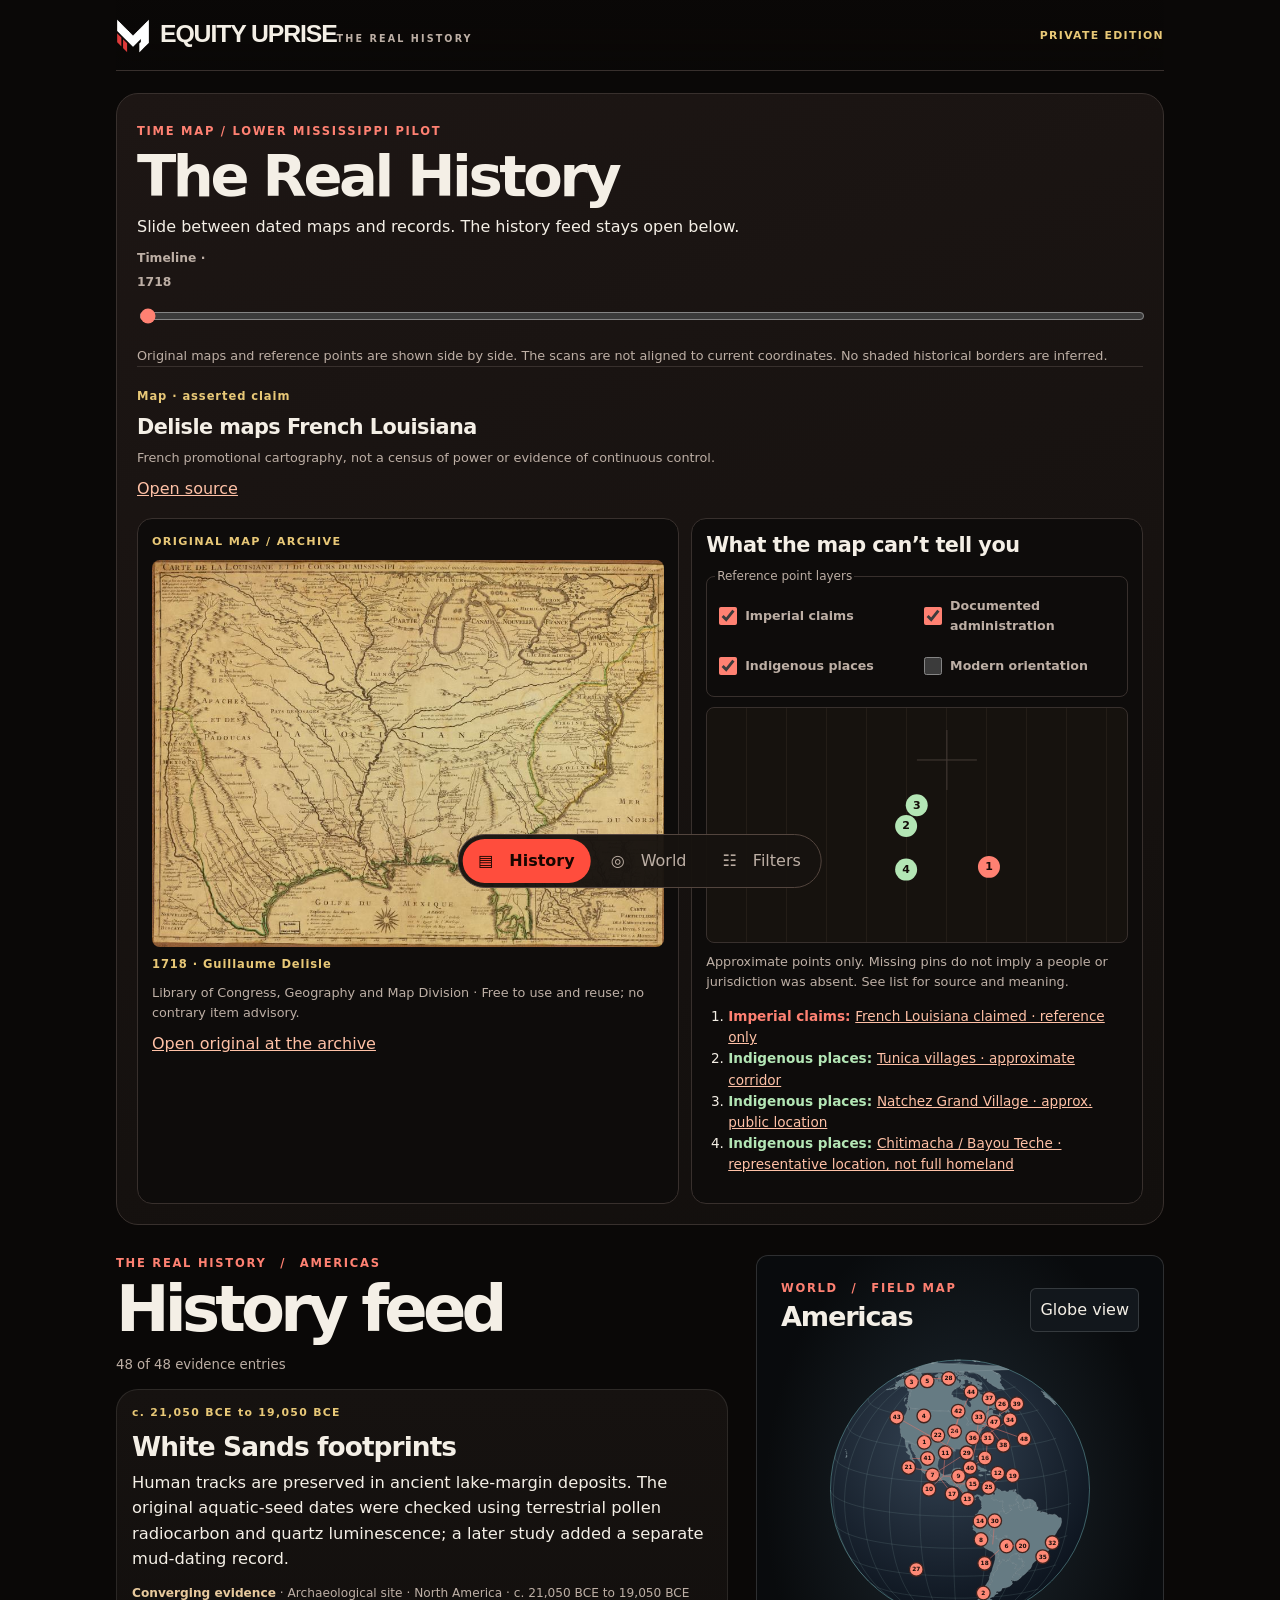
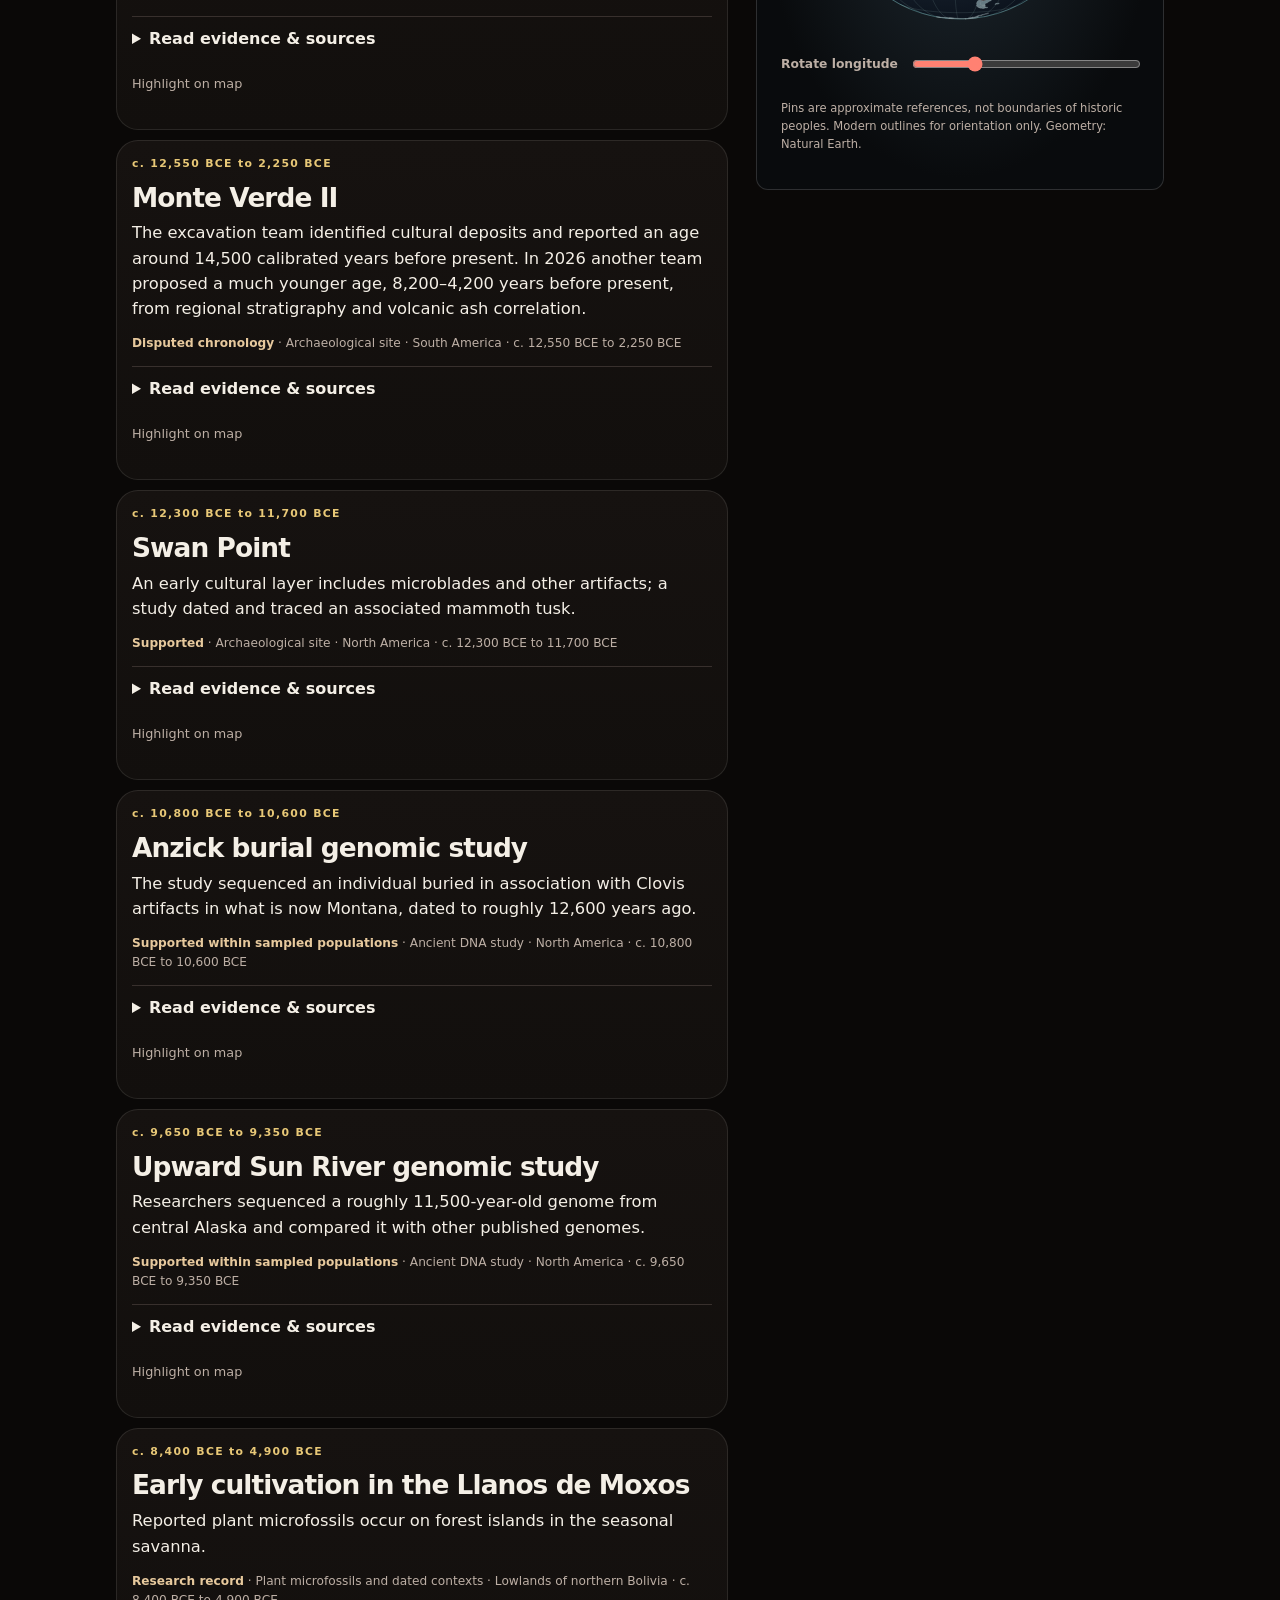
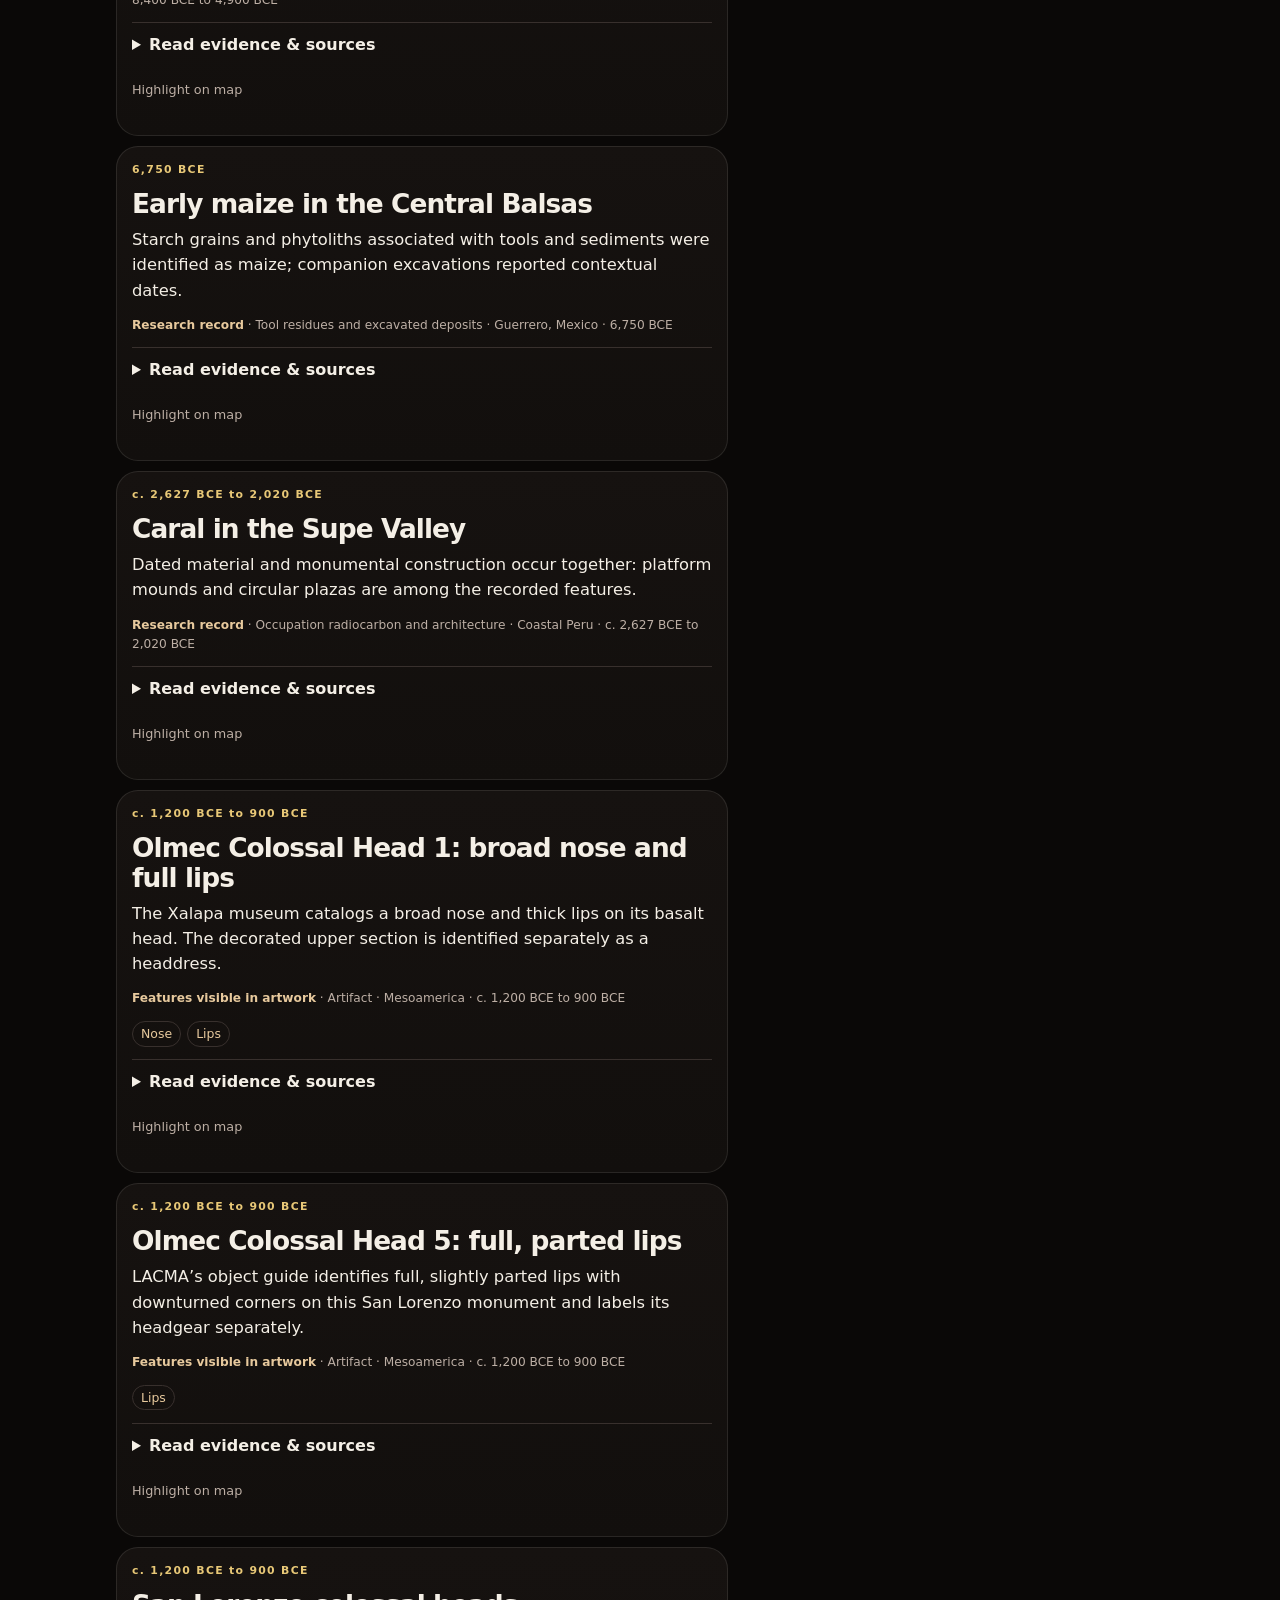
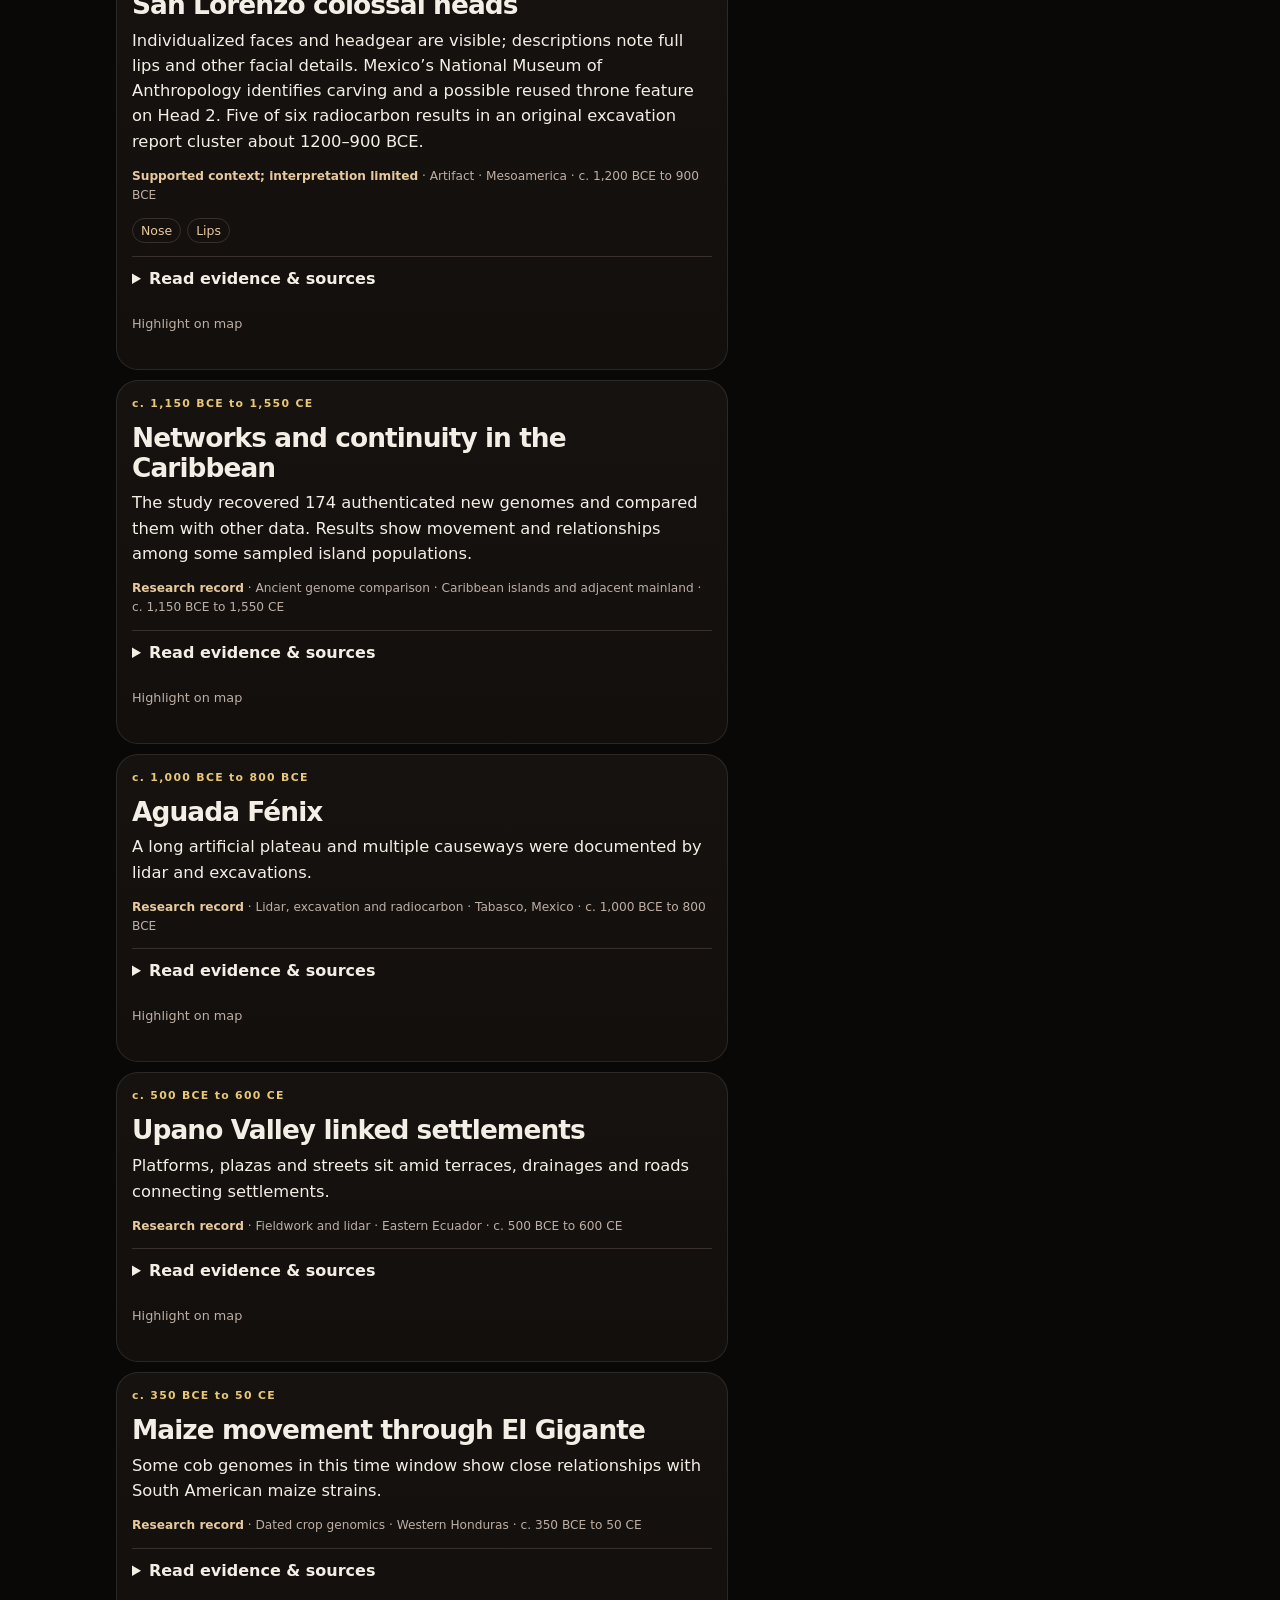
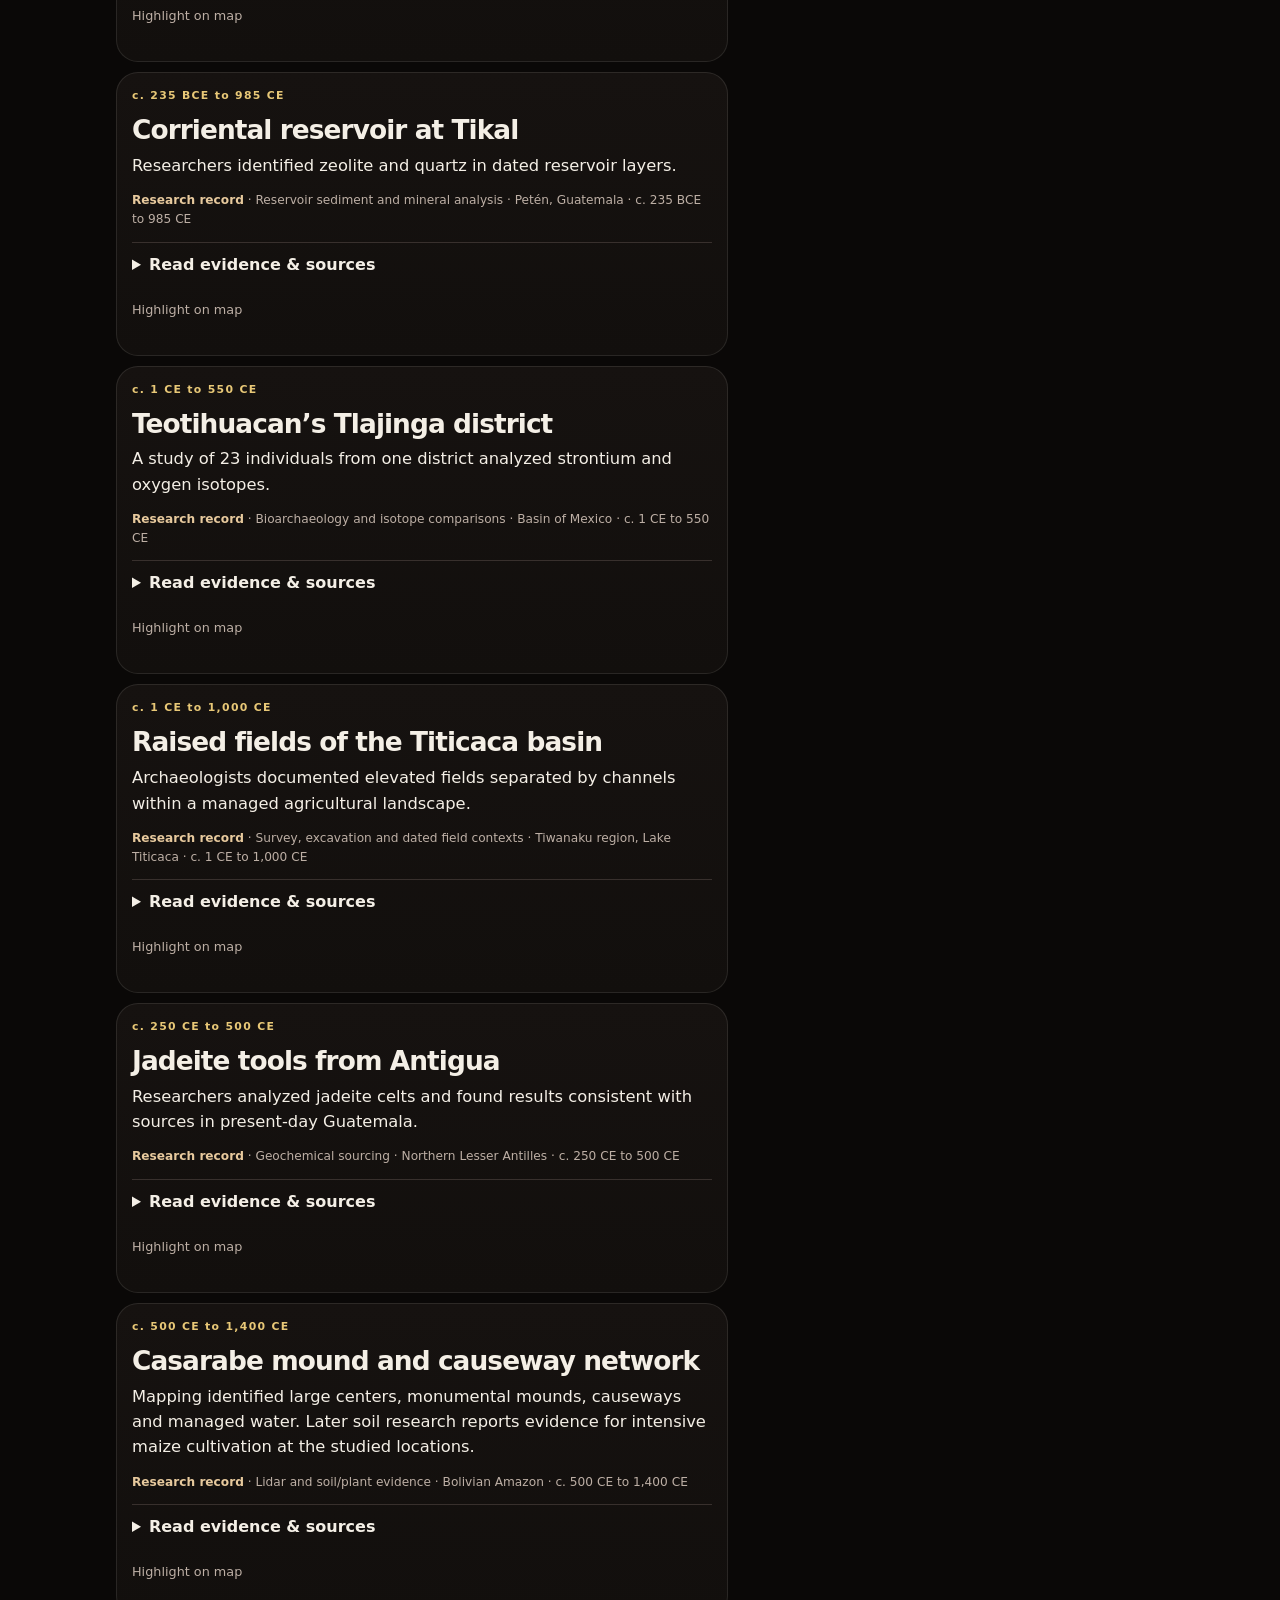
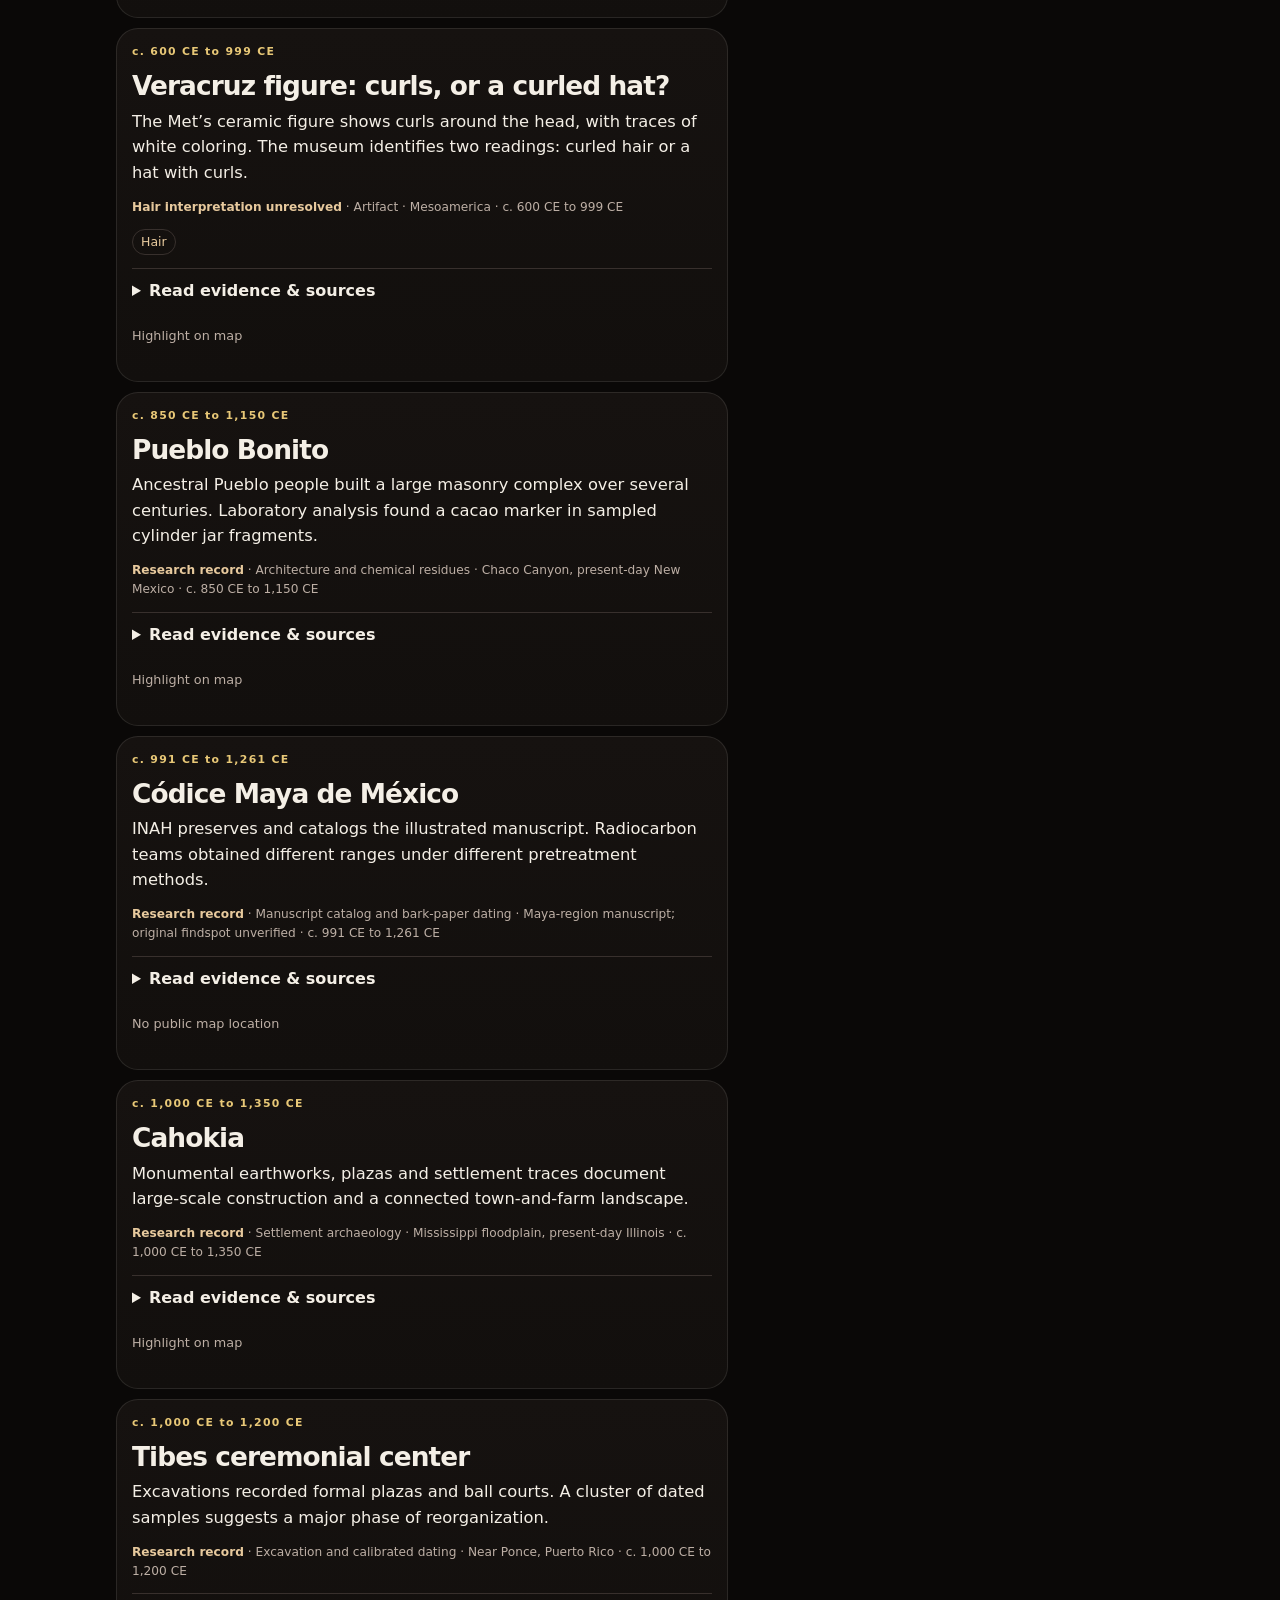
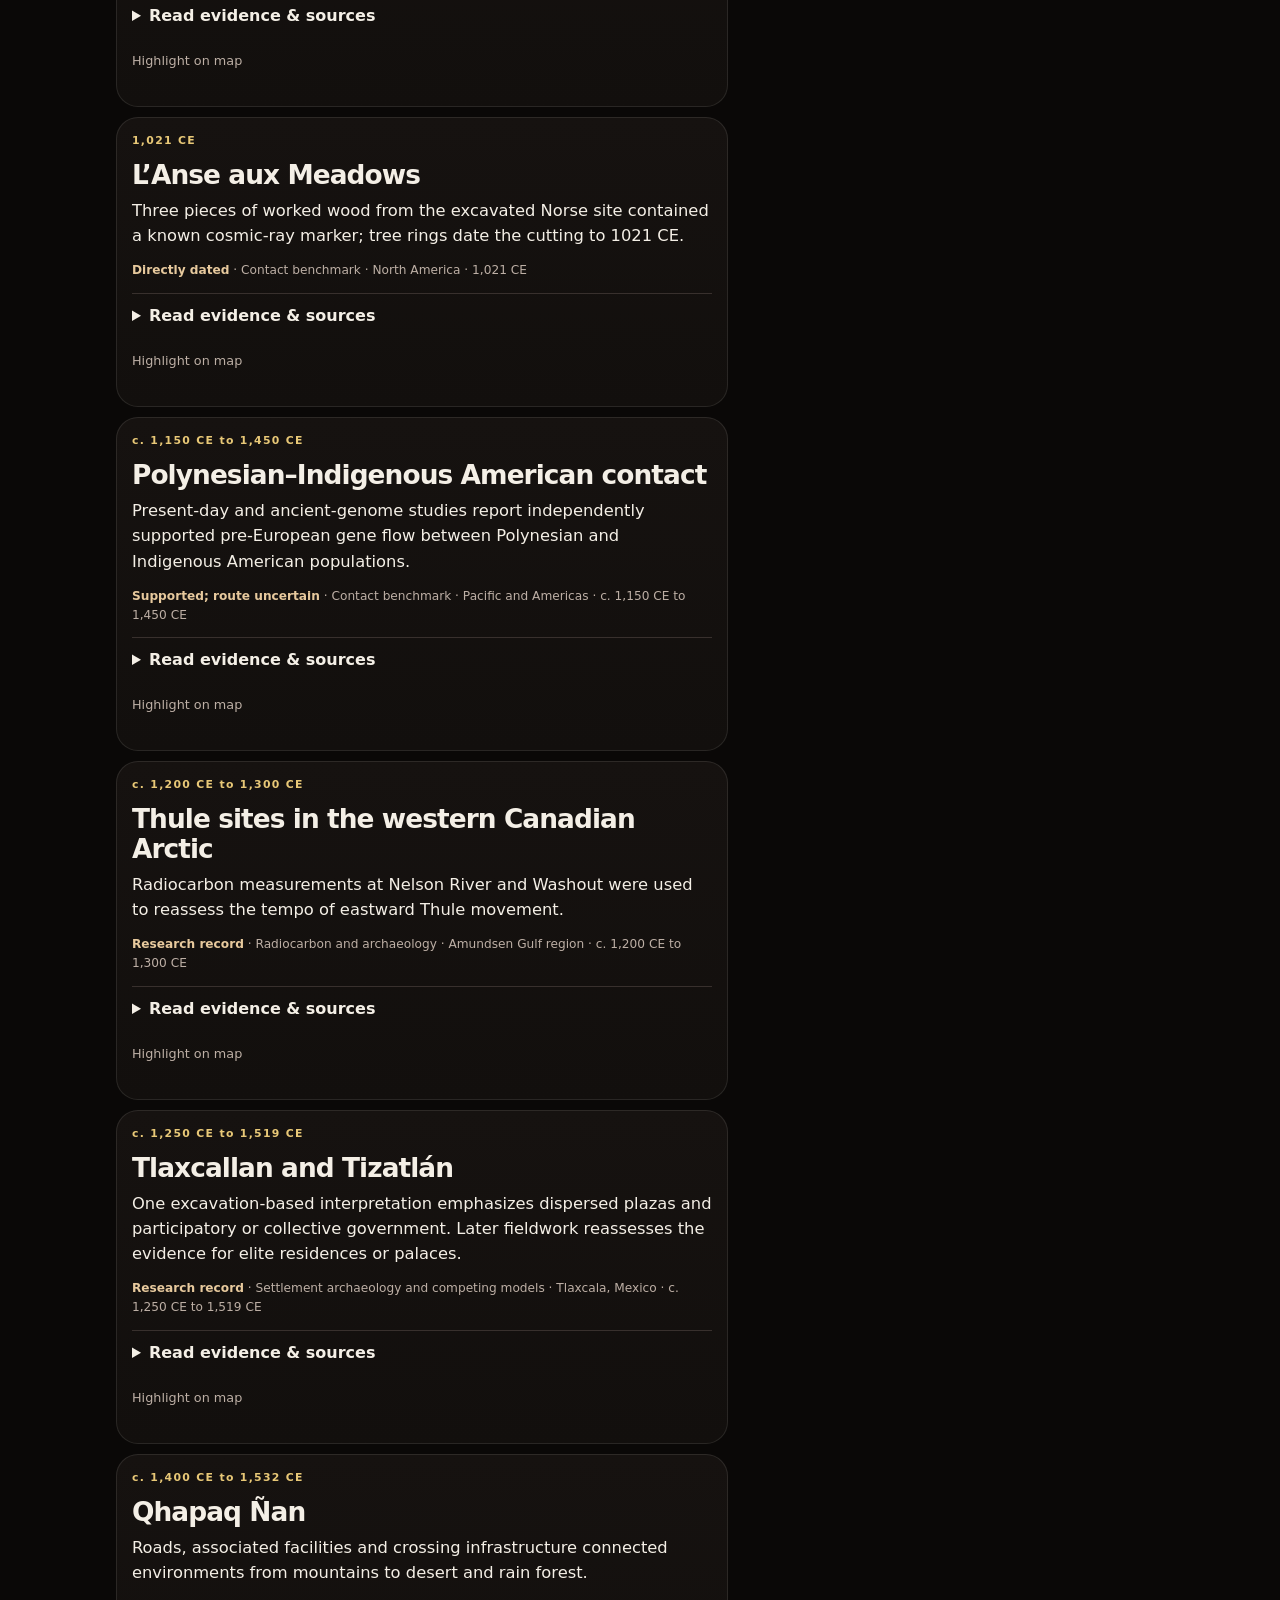
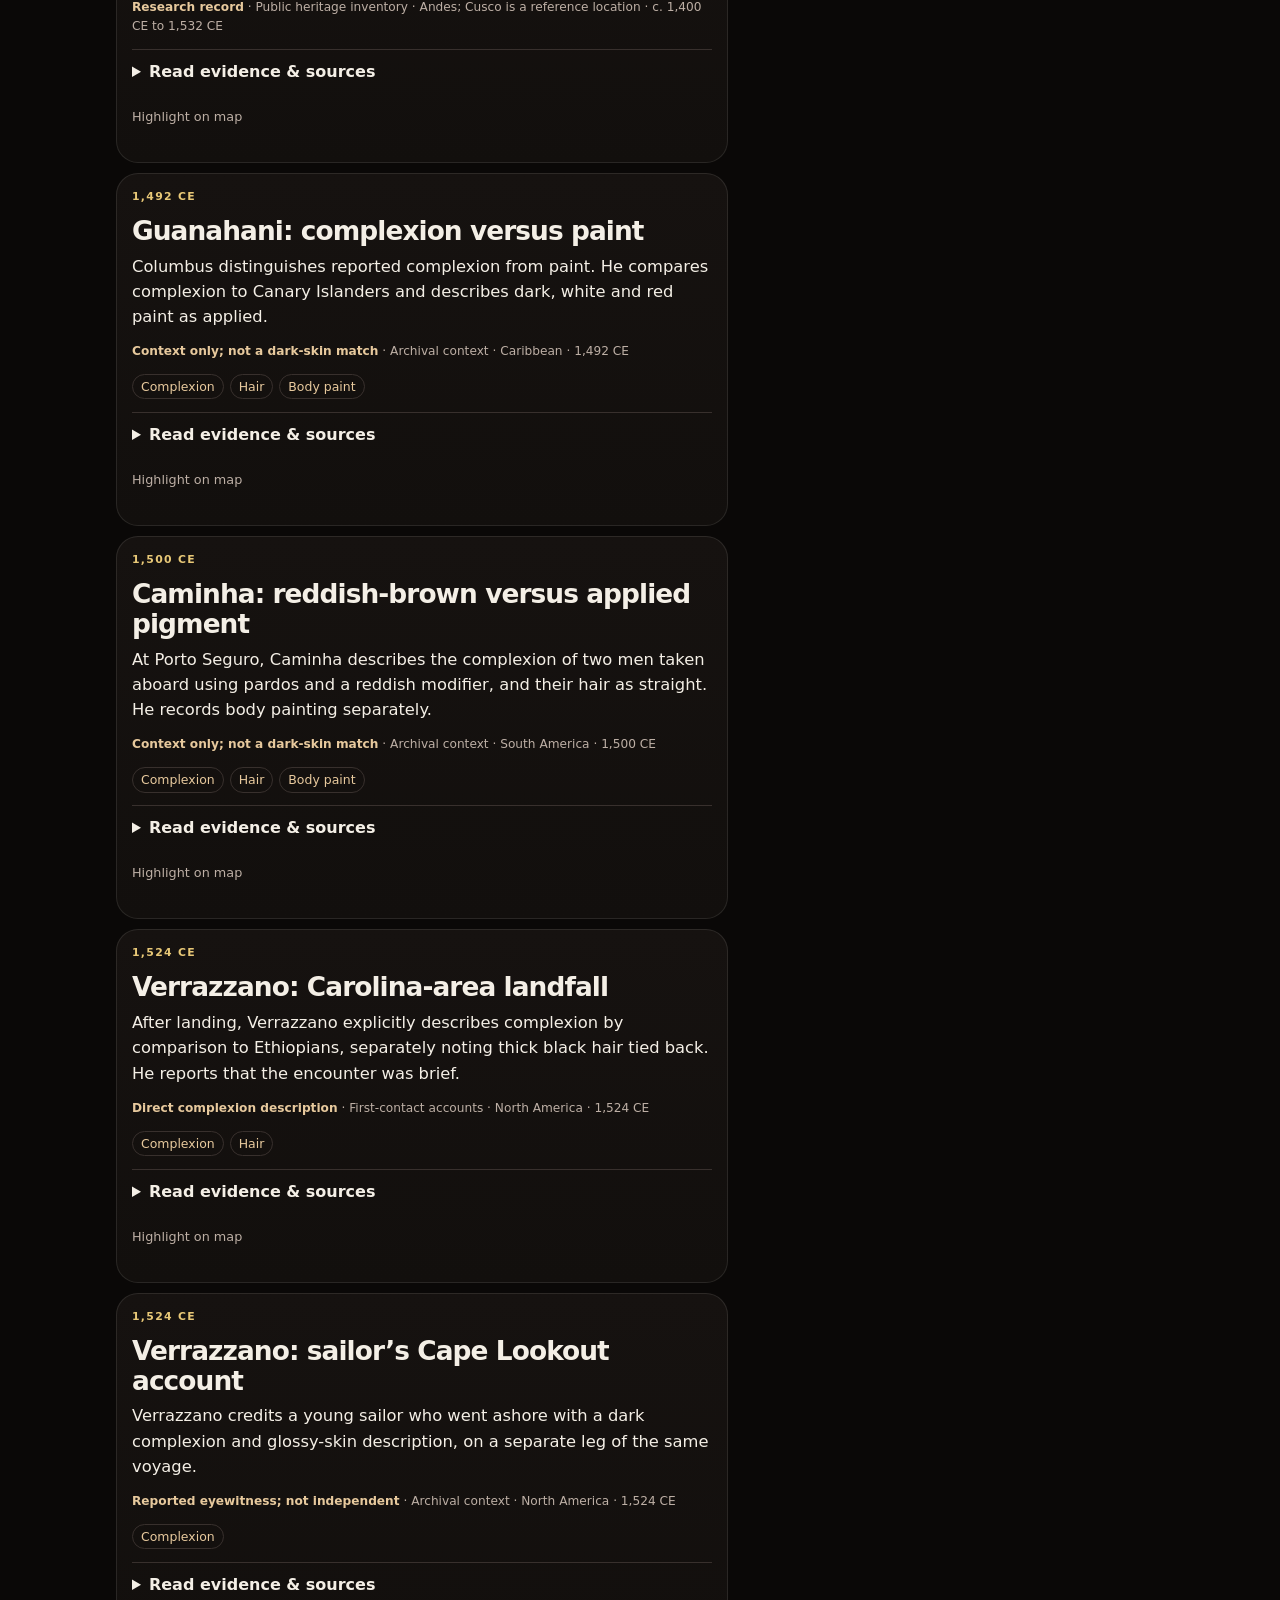
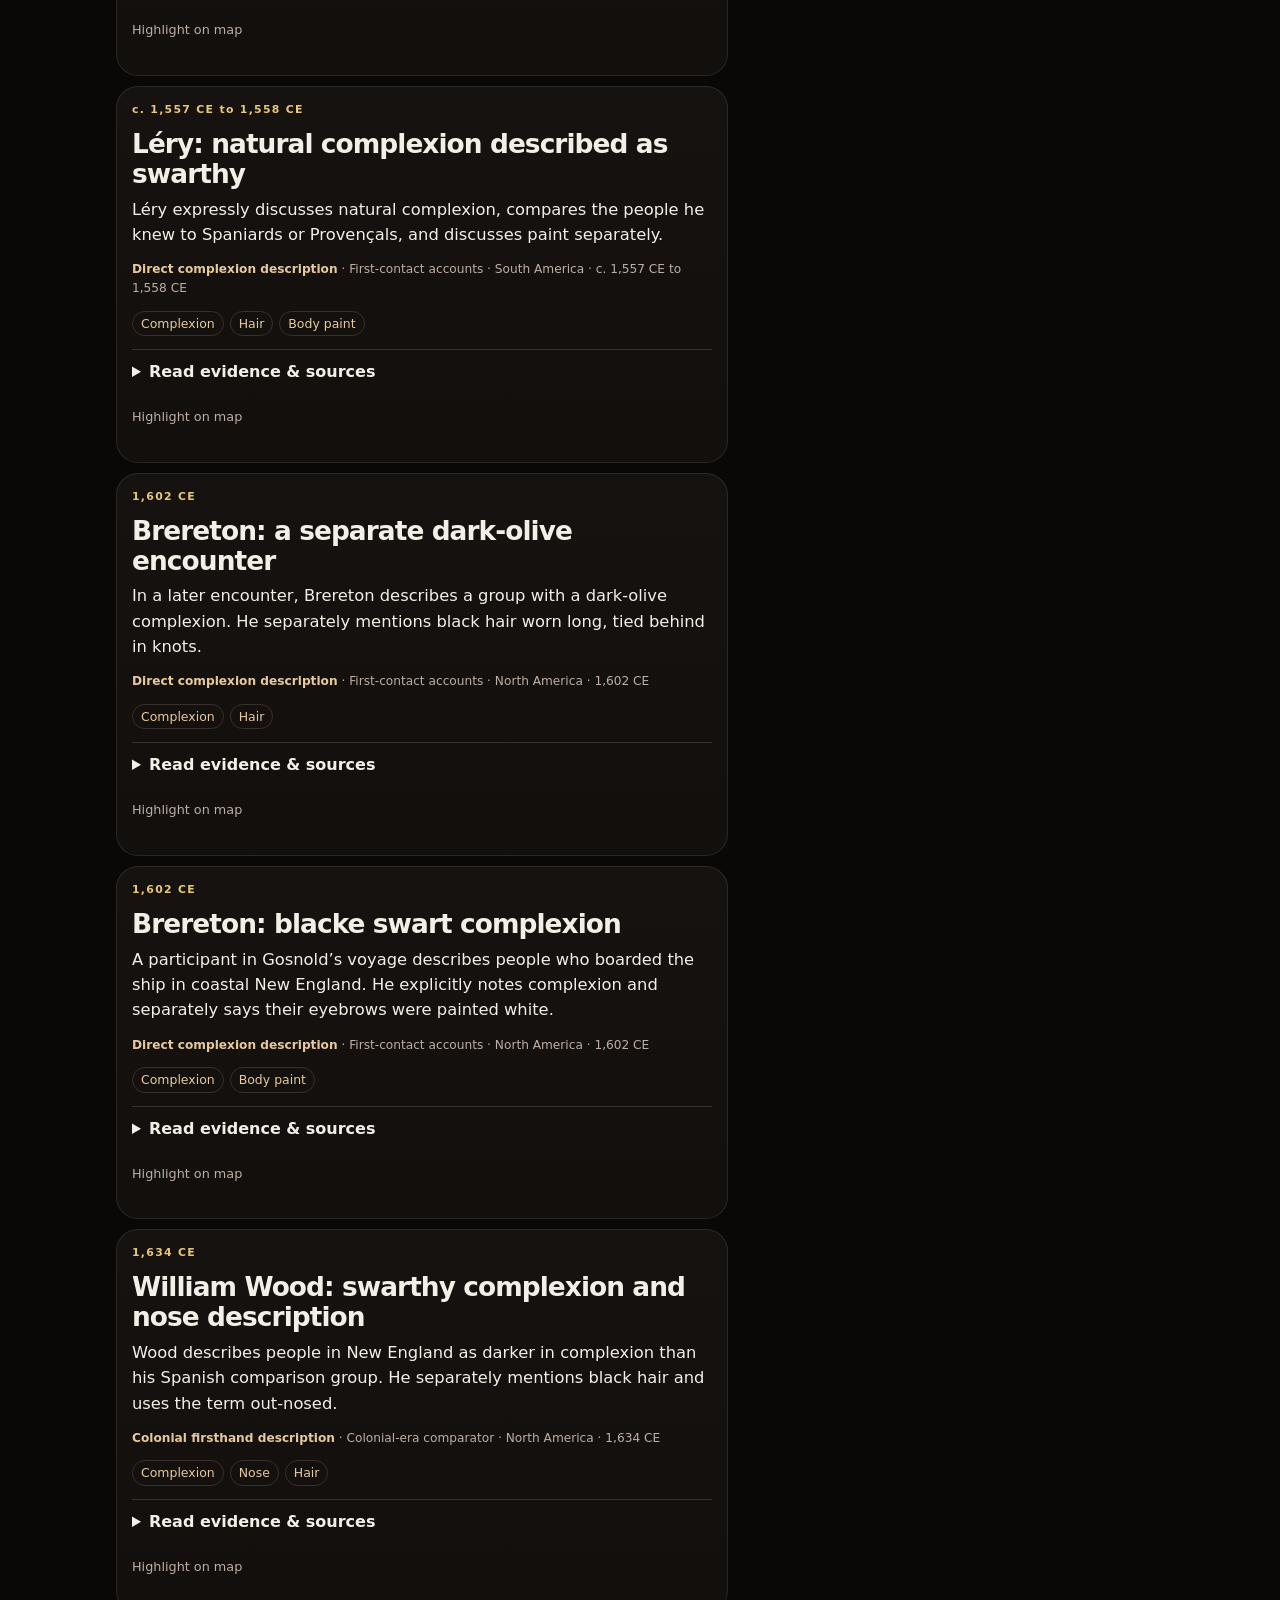
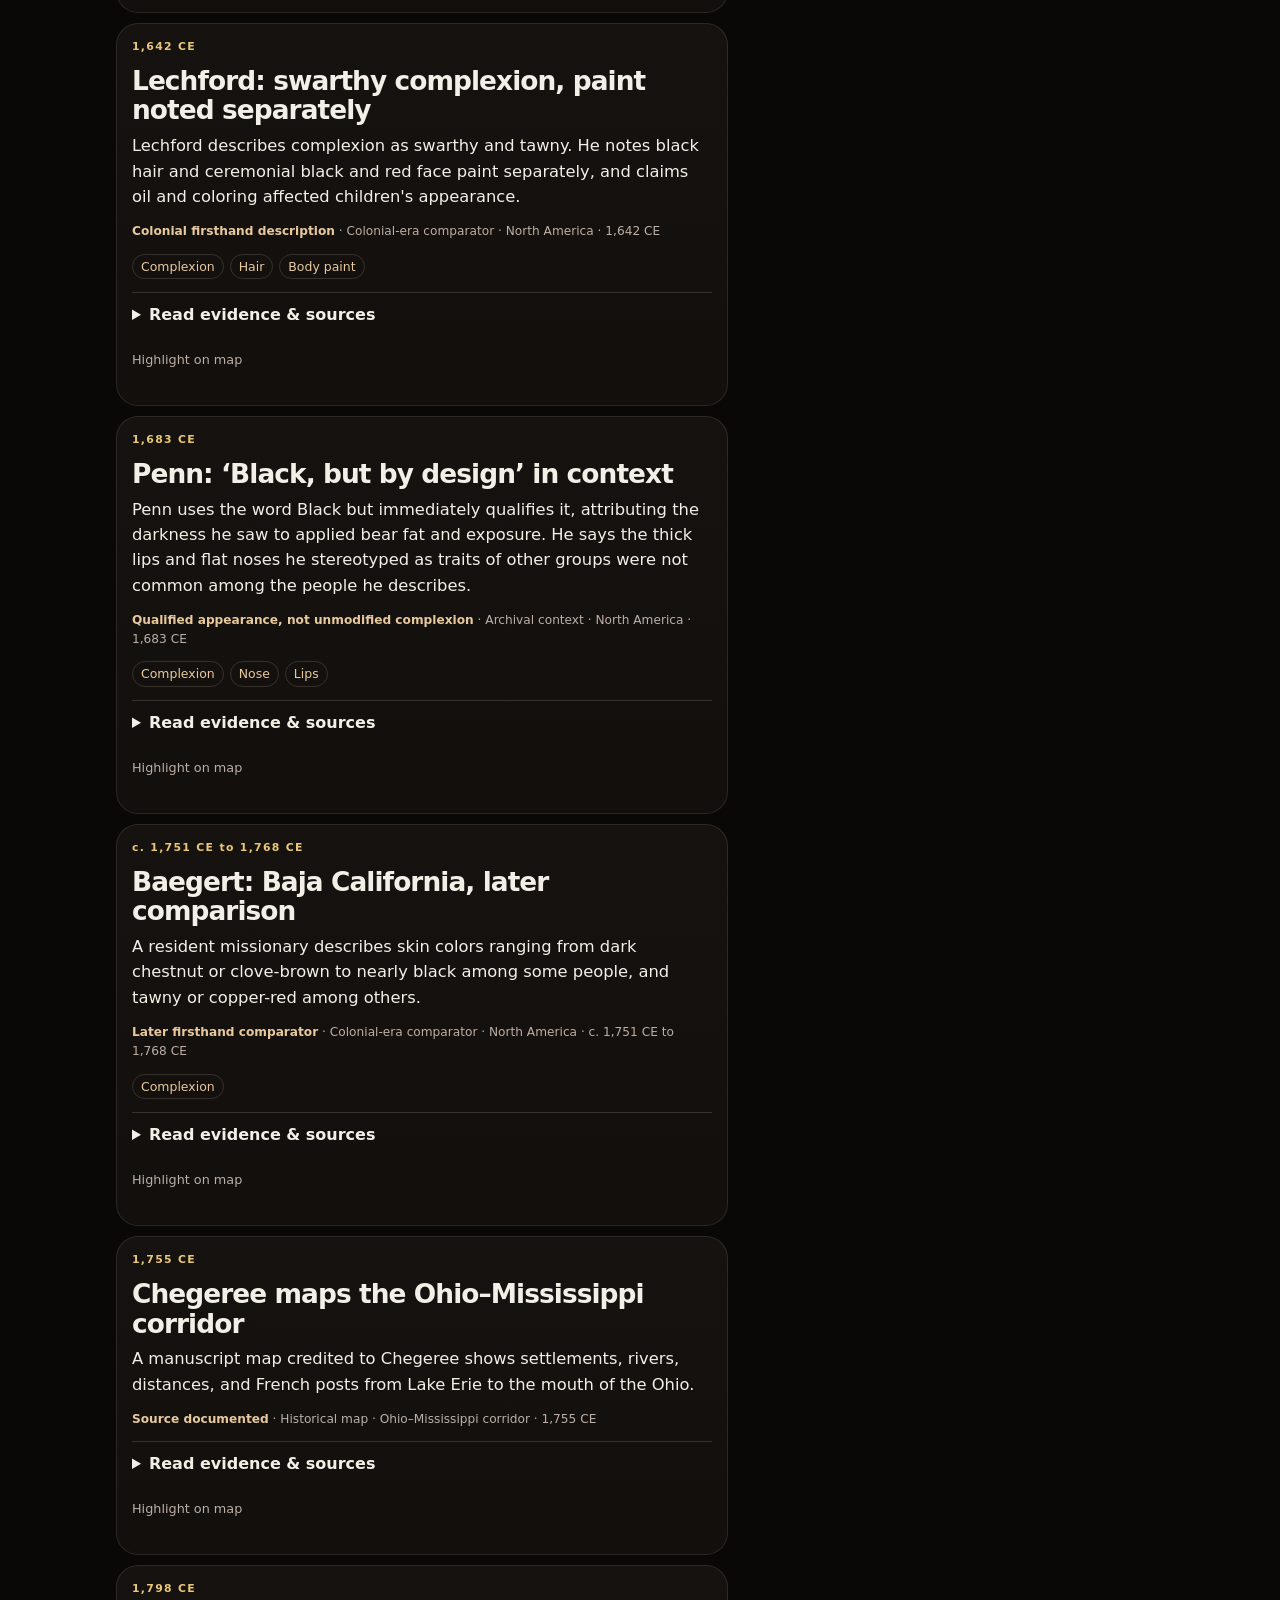
==== The-Real-History-v6.html @ 50489860 "Release The Real History v6 Americas atlas and editable source" ====
<!doctype html><html lang="en"><head><meta charset="utf-8"><meta name="viewport" content="width=device-width,initial-scale=1"><meta name="description" content="Explore a source-linked atlas of the Americas and a historical map timeline for the Lower Mississippi."><title>The Real History | Americas Atlas</title><style>:root{color-scheme:dark;--bg:#0c1920;--panel:#12252d;--line:#34515b;--ink:#f1f1df;--muted:#bdced0;--gold:#f7cc7f;--sea:#73dccc}*{box-sizing:border-box}body{margin:0;background:radial-gradient(ellipse at 82% 6%,#163a43,transparent 55%),var(--bg);color:var(--ink);font:16px/1.56 system-ui,sans-serif}.skip{position:absolute;left:15px;top:-80px;padding:.4rem;background:var(--bg)}.skip:focus{top:6px;z-index:10}.mast,main,footer{max-width:1430px;margin:auto;padding-inline:clamp(16px,4vw,60px)}.mast{display:flex;justify-content:space-between;align-items:center;gap:10px;padding-block:22px;border-bottom:1px solid var(--line)}.brand,.eyebrow,.pill{font:700 .72rem/1.4 system-ui,sans-serif;letter-spacing:.15em}.brand span{font-size:1rem;color:var(--gold);margin-right:8px}.pill{border:1px solid var(--line);padding:.45rem .65rem;border-radius:2rem;color:var(--muted);text-align:center}.intro{padding-block:clamp(34px,8vw,84px) 30px}.eyebrow{color:var(--sea);margin:0 0 6px}.intro h1{font:400 clamp(2.9rem,6.7vw,6.15rem)/.98 Georgia,serif;letter-spacing:-.045em;margin:12px 0 18px}.intro p:last-child{max-width:54ch;color:var(--muted)}.filters{display:grid;grid-template-columns:2fr repeat(4,minmax(0,1fr)) auto;gap:10px;padding:14px;border:1px solid var(--line);border-radius:10px;background:#10242c;align-items:end}label{display:grid;gap:5px;color:var(--muted);font-size:.77rem;font-weight:650}input,select,button{font:inherit;color:var(--ink);background:#0b1c23;border:1px solid #4f6d74;border-radius:6px;min-height:44px;padding:7px 9px;min-width:0;width:100%}button{cursor:pointer;width:auto}button:hover,.active button,.select-card[aria-pressed=true]{border-color:var(--gold);color:var(--gold)}input[type=range]{accent-color:var(--sea);padding:0}.atlas{display:grid;grid-template-columns:minmax(0,1.35fr) minmax(0,1fr);gap:20px;align-items:start;margin-top:20px}.map-panel,.results{border:1px solid var(--line);border-radius:12px;background:var(--panel);padding:clamp(12px,2vw,24px)}.map-panel{position:sticky;top:12px}.panel-head{display:flex;justify-content:space-between;gap:10px;align-items:center}h2{font:400 2.25rem/1.08 Georgia,serif;margin:3px 0 8px}svg{display:block;width:100%;max-height:65vh}.map-note,.count,footer{color:var(--muted);font-size:.83rem}.rotate{grid-template-columns:auto 1fr;align-items:center;gap:12px}.card{background:#102029;border:1px solid var(--line);padding:15px;margin:12px 0;border-radius:8px}.card.active{border-color:var(--gold)}.card h3{margin:8px 0;font:400 1.4rem/1.2 Georgia,serif}.card p,.card ul{margin:.3rem 0 .8rem}.meta{font-size:.76rem;color:var(--muted)}.tag{color:var(--gold);font-weight:700}.card dt{color:#aee9e0;font-size:.79rem;font-weight:800}.card dd{margin:0 0 .65rem}.card button{margin-bottom:8px}.pin{cursor:pointer}.pin .halo{fill:#eac06e;stroke:#0e2833;stroke-width:2.5}.pin[data-selected=true] .halo,.pin:focus .halo{fill:#a5f4d8;stroke:white;stroke-width:3}.pin text{pointer-events:none;font:700 11px system-ui;fill:#14252d;text-anchor:middle;dominant-baseline:central}a{color:#a5f4dc;overflow-wrap:anywhere}:focus-visible{outline:3px solid #ffe1a1;outline-offset:3px}footer{padding-block:28px}@media(max-width:900px){.filters{grid-template-columns:repeat(3,minmax(0,1fr))}.atlas{grid-template-columns:1fr}.map-panel{position:static}svg{max-height:56vh}}@media(max-width:480px){.filters{grid-template-columns:1fr 1fr}.filters label:first-child{grid-column:1/-1}.mast .pill{font-size:.61rem}h2{font-size:1.8rem}}

[hidden]{display:none!important}

.record{border-inline-start:3px solid var(--gold);background:#142a33;padding:.65rem .8rem;border-radius:0 6px 6px 0;margin:.8rem 0}.record h4{margin:0;color:var(--gold);font-size:1.05rem}.record dl{margin:.5rem 0 0}.record blockquote{white-space:pre-line;margin:0;font:1.03rem/1.45 Georgia,serif}.record dd:last-child{margin-bottom:0}

.filters{grid-template-columns:2fr repeat(5,minmax(0,1fr)) auto}.scope-choice{display:flex;align-items:center;grid-column:1/-1;gap:.55rem;min-height:32px}.scope-choice input{width:20px;height:20px;min-height:0;accent-color:var(--sea)}.traits{display:flex;flex-wrap:wrap;gap:6px;list-style:none;padding:0}.traits li{border:1px solid var(--line);padding:2px 8px;border-radius:99px;color:#aee9e0;font-size:.78rem}.visual{display:inline-block;margin-bottom:12px}@media(max-width:900px){.filters{grid-template-columns:repeat(3,minmax(0,1fr))}}@media(max-width:480px){.filters{grid-template-columns:1fr 1fr}}

.scope-note{grid-column:1/-1;margin:0;color:var(--muted);font-size:.8rem}

.mn {
  --mn-bg: #0a0807;
  --mn-raise: #141110;
  --mn-raise-2: #1c1816;
  --mn-ink: #f4efe6;
  --mn-dim: #ada296;
  --mn-faint: #7a7068;
  --mn-rule: rgba(244, 239, 230, 0.1);
  --mn-rule-2: rgba(244, 239, 230, 0.16);
  --mn-hot: #ff4d3d;
  --mn-hot-ink: #1a0503;
  --mn-gold: #e8c877;
  --mn-ui: "Manrope", system-ui, -apple-system, "Segoe UI", sans-serif;
  --mn-display: var(--sig, "Anton", "Impact", sans-serif);
  --mn-ease: cubic-bezier(0.22, 1, 0.36, 1);
  --mn-spring: cubic-bezier(0.34, 1.56, 0.64, 1);
  box-sizing: border-box;
  width: 100%;
  max-width: 44rem;
  margin: 0 auto;
  padding: 0 16px calc(var(--mn-bar-clear, 96px) + 24px);
  color: var(--mn-ink);
  font-family: var(--mn-ui);
}
.mn__top {
  position: sticky; top: 0; z-index: 20;
  display: flex; align-items: center; justify-content: space-between; gap: 10px;
  margin: 0 -16px; padding: calc(14px + env(safe-area-inset-top, 0px)) 16px 12px;
  background: linear-gradient(180deg, rgba(10, 8, 7, 0.96), rgba(10, 8, 7, 0.82));
  -webkit-backdrop-filter: blur(18px) saturate(1.3); backdrop-filter: blur(18px) saturate(1.3);
  transition: padding 0.35s var(--mn-ease), box-shadow 0.35s var(--mn-ease);
}
.mn__brand { display: inline-flex; align-items: center; gap: 10px; min-width: 0; min-height: 44px; margin-right: auto; color: inherit; text-decoration: none; }
.mn__brand-mark { flex: none; width: 34px; height: 34px; object-fit: contain; display: block; transition: transform 0.35s var(--mn-ease); }
.mn__brand strong {
  font-family: var(--mn-display); font-weight: 400; font-size: 1.55rem; line-height: 0.95; letter-spacing: 0.01em; text-transform: uppercase;
  transition: font-size 0.35s var(--mn-ease);
}
.mn__brand small { margin-top: 3px; color: var(--mn-faint); font-weight: 800; font-size: 0.6rem; letter-spacing: 0.22em; text-transform: uppercase; }
.mn__feed { display: grid; gap: 10px; margin-top: 14px; }
.mn__post-card {
  padding: 16px; border-radius: 22px;
  background: linear-gradient(180deg, #161210, #120f0d);
  box-shadow: inset 0 0 0 1px var(--mn-rule);
}
.mn__post-body { margin: 12px 0 0; color: var(--mn-ink); white-space: pre-wrap; overflow-wrap: anywhere; font-size: 1.02rem; line-height: 1.55; }
.mn__post-card { position: relative; }:root{--bg:#0a0807;--panel:#141110;--line:#38302d;--ink:#f4efe6;--muted:#bdafa5;--gold:#e8c877;--sea:#ff8172}html{background:var(--bg)}body.mn{max-width:1080px;background:var(--bg);padding-bottom:100px}.mn__top{margin:0;padding-inline:0;border-bottom:1px solid var(--line)}.mn__brand strong{font-weight:900;letter-spacing:-.045em}.edition,.dateline{font-size:.68rem;font-weight:800;letter-spacing:.12em;color:var(--gold)}main{padding:0}.atlas{grid-template-columns:minmax(0,1.5fr) minmax(0,1fr);gap:28px;margin-top:30px}.results{border:0;background:none;padding:0}.eyebrow{color:#ff8172}.results h2{font:850 clamp(2.4rem,5vw,4rem)/1 system-ui;letter-spacing:-.075em}.card{margin:0;border:none}.card h3{font:750 clamp(1.25rem,2.4vw,1.65rem)/1.13 system-ui;letter-spacing:-.035em}.card .meta{margin-top:.8rem}.card p.dateline{margin:0 0 10px}.tag,.card dt,.traits li{color:#e7c99d}.card summary{cursor:pointer;padding:10px 0;font-weight:650}.card details{border-top:1px solid var(--line)}.record,input,select,button,.filters{background:#201c1a;border-color:#463e39}.card .select-card{background:none;color:var(--muted);font-size:.8rem;padding:3px 0;border:0}.card a{color:#ffc1a6}.map-panel{background:radial-gradient(ellipse at 50% 45%,#1e2931,#090b0d 68%);top:85px;border:1px solid #ffffff26;scroll-margin-top:82px}.map-panel h2{font:750 1.7rem/1.1 system-ui;letter-spacing:-.045em}.pin .halo{fill:#fe8976;stroke:#40231e}.pin[data-selected=true] .halo{fill:white}.pin text{fill:#180c09}.map-panel button{background:#12171c;border-color:#ffffff26}.map-note{font-size:.72rem}nav{display:flex;gap:4px;position:fixed;bottom:calc(12px + env(safe-area-inset-bottom));left:50%;transform:translateX(-50%);z-index:10;background:#171310f5;padding:4px;border:1px solid #53453e;border-radius:99px}nav button{border:0;background:transparent;border-radius:99px;padding-inline:16px;white-space:nowrap;color:var(--muted)}body:not(.world) #feedTab,body.world #mapTab{background:#ff4d3d;color:#180600;font-weight:750}dialog{max-width:min(570px,94vw);max-height:85dvh;border:1px solid var(--line);border-radius:18px;background:#141110;color:var(--ink)}dialog::backdrop{background:#000a}dialog header{display:flex;justify-content:space-between;align-items:center;padding:10px}.filters{grid-template-columns:repeat(2,minmax(0,1fr));border:0;background:none}.filters label:first-child{grid-column:1/-1}.filters input,.filters select{font-size:16px}dialog h2{font:750 1.5rem system-ui}.card.active{box-shadow:inset 0 0 0 2px #ff8172}.mn__brand small{color:var(--muted)}@media(max-width:760px){.atlas{display:block;margin-top:20px}.map-panel{display:none;position:static}.world .map-panel{display:block}.world .results{display:none}.edition{font-size:.58rem}.filters{grid-template-columns:1fr 1fr}.mn__top{top:0}.mn__feed{margin-top:12px}}@media(min-width:761px){.world .map-panel{border-color:#a1455b}}
.timeline{padding:20px;margin-top:22px;border:1px solid var(--line);border-radius:22px;background:linear-gradient(160deg,#1d1614,#120f0d);color:var(--ink)}.timeline h1{margin:.25rem 0;letter-spacing:-.06em;font-size:clamp(2rem,6vw,3.6rem);line-height:1}.timeline p{margin:9px 0}.timeline #time-card{border-top:1px solid var(--line);padding-top:12px}.timeline h2{font:750 1.3rem system-ui;letter-spacing:-.025em;margin:0}.timeline a{color:#ffc1a6}.trail-meta{font-size:.72rem;font-weight:750;color:var(--gold);letter-spacing:.08em}.time-context{font-size:.8rem;color:var(--muted)}.timeline button{margin-left:12px}.timeline input{width:100%}body.world .map-panel{scroll-margin-top:90px}
.atlas-comparison{display:grid;grid-template-columns:minmax(0,1.2fr) minmax(0,1fr);gap:12px;margin-top:16px}.atlas-comparison>*{margin:0;padding:14px;border:1px solid var(--line);border-radius:15px;background:#0e0c0b;min-width:0}.atlas-comparison figcaption{font-size:.7rem;letter-spacing:.12em;color:var(--gold);font-weight:750;margin-bottom:10px}.atlas-comparison img{display:block;width:100%;height:auto;max-height:58vh;object-fit:contain;background:#0b0908;border-radius:8px}.scan-empty{min-height:130px;display:grid;place-items:center;padding:18px;color:var(--muted);border:1px dashed var(--line);border-radius:8px}.atlas-comparison fieldset{margin:10px 0;padding:8px;border:1px solid var(--line);border-radius:8px;display:grid;grid-template-columns:repeat(2,minmax(0,1fr));gap:6px}.atlas-comparison label{display:flex;align-items:center;min-height:44px;font-size:.79rem}.atlas-comparison input[type=checkbox]{display:inline-block;flex:none;min-height:0;width:18px;height:18px;accent-color:#ff8172}.atlas-comparison legend{color:var(--muted);font-size:.75rem}.atlas-comparison svg{background:repeating-linear-gradient(90deg,#16120e,#16120e 39px,#312820 40px);border:1px solid var(--line);border-radius:8px}.atlas-comparison ol{padding-left:22px;font-size:.85rem}.atlas-comparison .kicker{font-weight:750}.point text{text-anchor:middle;dominant-baseline:central;fill:#130b08;font:700 11px system-ui}.point.claim circle{fill:#ff8172}.point.control circle{fill:#edcc80}.point.indigenous circle{fill:#b3e6b5}.point.modern circle{fill:#d6d0cd}.claim .kicker{color:#ff8172}.control .kicker{color:#edcc80}.indigenous .kicker{color:#b3e6b5}@media(max-width:675px){.atlas-comparison{grid-template-columns:1fr}.atlas-comparison img{max-height:50vh}}
</style></head><body class="mn"><a class="skip" href="#results">Skip to history</a><header class="mn__top"><div class="mn__brand"><img class="mn__brand-mark" alt="" src="[data-uri]"><div><strong>Equity Uprise</strong><small>The Real History</small></div></div><span class="edition">PRIVATE EDITION</span></header><main><section class="timeline" aria-labelledby="timeline-heading"><p class="eyebrow">TIME MAP / LOWER MISSISSIPPI PILOT</p><h1 id="timeline-heading">The Real History</h1><p>Slide between dated maps and records. The history feed stays open below.</p><label for="time-slider">Timeline · <output for="time-slider" id="time-date"></output></label><input type="range" id="time-slider" min="0" step="1" value="0"><div class="time-context">Original maps and reference points are shown side by side. The scans are not aligned to current coordinates. No shaded historical borders are inferred.</div><div id="time-card" aria-live="polite"></div><div class="atlas-comparison"><figure><figcaption>ORIGINAL MAP / ARCHIVE</figcaption><div id="scan-pane"></div></figure><section aria-labelledby="points-title"><h2 id="points-title">What the map can’t tell you</h2><fieldset id="map-layers"><legend>Reference point layers</legend><label><input type="checkbox" id="layer-claim" checked> Imperial claims</label><label><input type="checkbox" id="layer-control" checked> Documented administration</label><label><input type="checkbox" id="layer-indigenous" checked> Indigenous places</label><label><input type="checkbox" id="layer-modern"> Modern orientation</label></fieldset><svg id="pilot-points" viewBox="0 0 420 235" aria-hidden="true"></svg><p class="time-context">Approximate points only. Missing pins do not imply a people or jurisdiction was absent. See list for source and meaning.</p><ol id="pilot-key"></ol></section></div></section><div class="atlas"><section class="results" id="results" aria-labelledby="results-title"><p class="eyebrow">THE REAL HISTORY　/　AMERICAS</p><h2 id="results-title">History feed</h2><p class="count" id="count" role="status">Loading evidence…</p><div id="cards" class="mn__feed"></div></section><div class="map-panel"><div class="panel-head"><div><p class="eyebrow">WORLD　/　FIELD MAP</p><h2>Americas</h2></div><button id="view" type="button" aria-pressed="true">Globe view</button></div><svg id="map" viewBox="0 0 680 570" role="group" aria-label="Interactive map of evidence locations"><defs><radialGradient id="ocean" cx=".43" cy=".32" r=".72"><stop stop-color="#354454"/><stop offset="1" stop-color="#0a111b"/></radialGradient></defs><g id="base"></g><g id="pins"></g></svg><label class="rotate" id="rotation-label">Rotate longitude <input type="range" id="rotation" min="-180" max="180" step="1" value="-87"></label><p class="map-note">Pins are approximate references, not boundaries of historic peoples. Modern outlines for orientation only. Geometry: Natural Earth.</p></div>
</div><dialog id="drawer"><header><h2>Filter history</h2><button id="close">Close</button></header><form class="filters" id="filters" aria-label="Filter evidence"><label>Search evidence<input id="query" type="search" placeholder="Place, claim, or source"></label><label>Region<select id="region"><option value="">All regions</option></select></label><label>Source type<select id="kind"><option value="">All source types</option></select></label><label>Evidence status<select id="status"><option value="">All statuses</option></select></label><label>Period<select id="period"><option value="">All periods</option><option value="early">Before 1 CE</option><option value="pre">1–1491 CE</option><option value="modern">1492 CE onward</option><option value="undated">Undated</option></select></label><label>Appearance evidence<select id="trait"><option value="">All traits</option></select></label><label class="scope-choice"><input type="checkbox" id="strict-complexion"> Direct complexion accounts only</label><p class="scope-note">Appearance tags describe what the source shows or says, not ancestry. Use Source type to separate eyewitness accounts, archival context, and art.</p><button type="reset">Reset</button></form></dialog></main><nav aria-label="History navigation"><button id="feedTab">▤　History</button><button id="mapTab">◎　World</button><button id="filterTab">☷　Filters</button></nav><script type="application/json" id="boundary-data">{"source": "Natural Earth 1:110m Cultural Vectors, Admin 0 Countries (naturalearthdata.com)", "version": "natural-earth-vector v5.1.2", "license": "Public domain (Natural Earth terms of use)", "url": "https://raw.githubusercontent.com/nvkelso/natural-earth-vector/v5.1.2/geojson/ne_110m_admin_0_countries.geojson", "keys": "ISO 3166-1 alpha-2 (ISO_A2, else ISO_A2_EH); null where Natural Earth has none (-99)", "format": "p: polygons, each [outer, ...holes]; ring = flat [lon, lat, ...] rounded to 0.01 degree", "build": "node tools/build-country-boundaries.mjs", "countries": [{"c": "AQ", "n": "Antarctica", "p": [[[-48.66, -78.05, -48.15, -78.05, -46.66, -77.83, -45.15, -78.05, -43.92, -78.48, -43.49, -79.09, -43.37, -79.52, -43.33, -80.03, -44.88, -80.34, -46.51, -80.59, -48.39, -80.83, -50.48, -81.03, -52.85, -80.97, -54.16, -80.63, -53.99, -80.22, -51.85, -79.95, -50.99, -79.61, -50.36, -79.18, -49.91, -78.81, -49.31, -78.46]], [[-66.29, -80.26, -64.04, -80.29, -61.88, -80.39, -61.14, -79.98, -60.61, -79.63, -59.57, -80.04, -59.87, -80.55, -60.16, -81, -62.26, -80.86, -64.49, -80.92, -65.74, -80.59, -65.74, -80.55]], [[-73.92, -71.27, -73.23, -71.15, -72.07, -71.19, -71.78, -70.68, -71.72, -70.31, -71.74, -69.51, -71.17, -69.04, -70.25, -68.88, -69.72, -69.25, -69.49, -69.62, -69.06, -70.07, -68.73, -70.51, -68.45, -70.96, -68.33, -71.41, -68.51, -71.8, -68.78, -72.17, -69.96, -72.31, -71.08, -72.5, -72.39, -72.48, -71.9, -72.09, -73.07, -72.23, -74.19, -72.37, -74.95, -72.07, -75.01, -71.66]], [[-102.33, -71.89, -101.7, -71.72, -100.43, -71.85, -98.98, -71.93, -97.88, -72.07, -96.79, -71.95, -96.2, -72.52, -96.98, -72.44, -98.2, -72.48, -99.43, -72.44, -100.78, -72.5, -101.8, -72.31]], [[-122.62, -73.66, -122.41, -73.32, -121.21, -73.5, -119.92, -73.66, -118.72, -73.48, -119.29, -73.83, -120.23, -74.09, -121.62, -74.01]], [[-127.28, -73.46, -126.56, -73.25, -125.56, -73.48, -124.03, -73.87, -124.62, -73.83, -125.91, -73.74]], [[-163.71, -78.6, -163.11, -78.22, -161.25, -78.38, -160.25, -78.69, -159.48, -79.05, -159.21, -79.5, -161.13, -79.63, -162.44, -79.28, -163.03, -78.93, -163.07, -78.87]], [[180, -84.71, 180, -90, -180, -90, -180, -84.71, -179.94, -84.72, -179.06, -84.14, -177.26, -84.45, -177.14, -84.42, -176.08, -84.1, -175.95, -84.11, -175.83, -84.12, -174.38, -84.53, -173.12, -84.12, -172.89, -84.06, -169.95, -83.88, -169, -84.12, -168.53, -84.24, -167.02, -84.57, -164.18, -84.83, -161.93, -85.14, -158.07, -85.37, -155.19, -85.1, -150.94, -85.3, -148.53, -85.61, -145.89, -85.32, -143.11, -85.04, -142.89, -84.57, -146.83, -84.53, -150.06, -84.3, -150.9, -83.9, -153.59, -83.69, -153.41, -83.24, -153.04, -82.83, -152.67, -82.45, -152.86, -82.04, -154.53, -81.77, -155.29, -81.42, -156.84, -81.1, -154.41, -81.16, -152.1, -81, -150.65, -81.34, -148.87, -81.04, -147.22, -80.67, -146.42, -80.34, -146.77, -79.93, -148.06, -79.65, -149.53, -79.36, -151.59, -79.3, -153.39, -79.16, -155.33, -79.06, -155.98, -78.69, -157.27, -78.38, -158.05, -78.03, -158.37, -76.89, -157.88, -76.99, -156.97, -77.3, -155.33, -77.2, -153.74, -77.07, -152.92, -77.5, -151.33, -77.4, -150, -77.18, -148.75, -76.91, -147.61, -76.58, -146.1, -76.48, -146.14, -76.11, -146.5, -75.73, -146.2, -75.38, -144.91, -75.2, -144.32, -75.54, -142.79, -75.34, -141.64, -75.09, -140.21, -75.07, -138.86, -74.97, -137.51, -74.73, -136.43, -74.52, -135.21, -74.3, -134.43, -74.36, -133.75, -74.44, -132.26, -74.3, -130.93, -74.48, -129.55, -74.46, -128.24, -74.32, -126.89, -74.42, -125.4, -74.52, -124.01, -74.48, -122.56, -74.5, -121.07, -74.52, -119.7, -74.48, -118.68, -74.19, -117.47, -74.03, -116.22, -74.24, -115.02, -74.07, -113.94, -73.71, -113.3, -74.03, -112.95, -74.38, -112.3, -74.71, -111.26, -74.42, -110.07, -74.79, -108.71, -74.91, -107.56, -75.18, -106.15, -75.13, -104.88, -74.95, -103.37, -74.99, -102.02, -75.13, -100.65, -75.3, -100.12, -74.87, -100.76, -74.54, -101.25, -74.19, -102.55, -74.11, -103.11, -73.73, -103.33, -73.36, -103.68, -72.62, -102.92, -72.75, -101.61, -72.81, -100.31, -72.75, -99.14, -72.91, -98.12, -73.21, -97.69, -73.56, -96.34, -73.62, -95.04, -73.48, -93.67, -73.28, -92.44, -73.17, -91.42, -73.4, -90.09, -73.32, -89.23, -72.56, -88.42, -73.01, -87.27, -73.19, -86.01, -73.09, -85.19, -73.48, -83.88, -73.52, -82.67, -73.64, -81.47, -73.85, -80.69, -73.48, -80.3, -73.13, -79.3, -73.52, -77.93, -73.42, -76.91, -73.64, -76.22, -73.97, -74.89, -73.87, -73.85, -73.66, -72.83, -73.4, -71.62, -73.26, -70.21, -73.15, -68.94, -73.01, -67.96, -72.79, -67.37, -72.48, -67.13, -72.05, -67.25, -71.64, -67.56, -71.25, -67.92, -70.85, -68.23, -70.46, -68.49, -70.11, -68.54, -69.72, -68.45, -69.33, -67.98, -68.95, -67.58, -68.54, -67.43, -68.15, -67.62, -67.72, -67.74, -67.33, -67.25, -66.88, -66.7, -66.58, -66.06, -66.21, -65.37, -65.9, -64.57, -65.6, -64.18, -65.17, -63.63, -64.9, -63, -64.64, -62.04, -64.58, -61.41, -64.27, -60.71, -64.07, -59.89, -63.96, -59.16, -63.7, -58.59, -63.39, -57.81, -63.27, -57.22, -63.53, -57.6, -63.86, -58.61, -64.15, -59.05, -64.37, -59.79, -64.21, -60.61, -64.31, -61.3, -64.54, -62.02, -64.8, -62.51, -65.09, -62.65, -65.48, -62.59, -65.86, -62.12, -66.19, -62.81, -66.43, -63.75, -66.5, -64.29, -66.84, -64.88, -67.15, -65.51, -67.58, -65.67, -67.95, -65.31, -68.37, -64.78, -68.68, -63.96, -68.91, -63.2, -69.23, -62.79, -69.62, -62.57, -69.99, -62.28, -70.38, -61.81, -70.72, -61.51, -71.09, -61.38, -72.01, -61.08, -72.38, -61, -72.77, -60.69, -73.17, -60.83, -73.7, -61.38, -74.11, -61.96, -74.44, -63.3, -74.58, -63.75, -74.93, -64.35, -75.26, -65.86, -75.64, -67.19, -75.79, -68.45, -76.01, -69.8, -76.22, -70.6, -76.63, -72.21, -76.67, -73.97, -76.63, -75.56, -76.71, -77.24, -76.71, -76.93, -77.1, -75.4, -77.28, -74.28, -77.56, -73.66, -77.91, -74.77, -78.22, -76.5, -78.12, -77.93, -78.38, -77.98, -78.79, -78.02, -79.18, -76.85, -79.51, -76.63, -79.89, -75.36, -80.26, -73.24, -80.42, -71.44, -80.69, -70.01, -81, -68.19, -81.32, -65.7, -81.47, -63.26, -81.75, -61.55, -82.04, -59.69, -82.38, -58.71, -82.85, -58.22, -83.22, -57.01, -82.87, -55.36, -82.57, -53.62, -82.26, -51.54, -82, -49.76, -81.73, -47.27, -81.71, -44.83, -81.85, -42.81, -82.08, -42.16, -81.65, -40.77, -81.36, -38.24, -81.34, -36.27, -81.12, -34.39, -80.91, -32.31, -80.77, -30.1, -80.59, -28.55, -80.34, -29.25, -79.99, -29.69, -79.63, -29.69, -79.26, -31.62, -79.3, -33.68, -79.46, -35.64, -79.46, -35.91, -79.08, -35.78, -78.34, -35.33, -78.12, -33.9, -77.89, -32.21, -77.65, -31, -77.36, -29.78, -77.07, -28.88, -76.67, -27.51, -76.5, -26.16, -76.36, -25.47, -76.28, -23.93, -76.24, -22.46, -76.11, -21.22, -75.91, -20.01, -75.67, -18.91, -75.44, -17.52, -75.13, -16.64, -74.79, -15.7, -74.5, -15.41, -74.11, -16.47, -73.87, -16.11, -73.46, -15.45, -73.15, -14.41, -72.95, -13.31, -72.72, -12.29, -72.4, -11.51, -72.01, -11.02, -71.54, -10.3, -71.27, -9.1, -71.32, -8.61, -71.66, -7.42, -71.7, -7.38, -71.32, -6.87, -70.93, -5.79, -71.03, -5.54, -71.4, -4.34, -71.46, -3.05, -71.29, -1.8, -71.17, -0.66, -71.23, -0.23, -71.64, 0.87, -71.3, 1.89, -71.13, 3.02, -70.99, 4.14, -70.85, 5.16, -70.62, 6.27, -70.46, 7.14, -70.25, 7.74, -69.89, 8.49, -70.15, 9.53, -70.01, 10.25, -70.48, 10.82, -70.83, 11.95, -70.64, 12.4, -70.25, 13.42, -69.97, 14.73, -70.03, 15.13, -70.4, 15.95, -70.03, 17.03, -69.91, 18.2, -69.87, 19.26, -69.89, 20.38, -70.01, 21.45, -70.07, 21.92, -70.4, 22.57, -70.7, 23.67, -70.52, 24.84, -70.48, 25.98, -70.48, 27.09, -70.46, 28.09, -70.32, 29.15, -70.21, 30.03, -69.93, 30.97, -69.76, 31.99, -69.66, 32.75, -69.38, 33.3, -68.84, 33.87, -68.5, 34.91, -68.66, 35.3, -69.01, 36.16, -69.25, 37.2, -69.17, 37.91, -69.52, 38.65, -69.78, 39.67, -69.54, 40.02, -69.11, 40.92, -68.93, 41.96, -68.6, 42.94, -68.46, 44.11, -68.27, 44.9, -68.05, 45.72, -67.82, 46.5, -67.6, 47.44, -67.72, 48.34, -67.37, 48.99, -67.09, 49.93, -67.11, 50.75, -66.88, 50.95, -66.52, 51.79, -66.25, 52.61, -66.05, 53.61, -65.9, 54.53, -65.82, 55.41, -65.88, 56.36, -65.97, 57.16, -66.25, 57.26, -66.68, 58.14, -67.01, 58.74, -67.29, 59.94, -67.41, 60.61, -67.68, 61.43, -67.95, 62.39, -68.01, 63.19, -67.82, 64.05, -67.41, 64.99, -67.62, 65.97, -67.74, 66.91, -67.86, 67.89, -67.93, 68.89, -67.93, 69.71, -68.97, 69.67, -69.23, 69.56, -69.68, 68.6, -69.93, 67.81, -70.31, 67.95, -70.7, 69.07, -70.68, 68.93, -71.07, 68.42, -71.44, 67.95, -71.85, 68.71, -72.17, 69.87, -72.26, 71.02, -72.09, 71.57, -71.7, 71.91, -71.32, 72.45, -71.01, 73.08, -70.72, 73.34, -70.36, 73.86, -69.87, 74.49, -69.78, 75.63, -69.74, 76.63, -69.62, 77.64, -69.46, 78.13, -69.07, 78.43, -68.7, 79.11, -68.33, 80.09, -68.07, 80.94, -67.88, 81.48, -67.54, 82.05, -67.37, 82.78, -67.21, 83.78, -67.31, 84.68, -67.21, 85.66, -67.09, 86.75, -67.15, 87.48, -66.88, 87.99, -66.21, 88.36, -66.48, 88.83, -66.95, 89.67, -67.15, 90.63, -67.23, 91.59, -67.11, 92.61, -67.19, 93.55, -67.21, 94.18, -67.11, 95.02, -67.17, 95.78, -67.39, 96.68, -67.25, 97.76, -67.25, 98.68, -67.11, 99.72, -67.25, 100.38, -66.92, 100.89, -66.58, 101.58, -66.31, 102.83, -65.56, 103.48, -65.7, 104.24, -65.97, 104.91, -66.33, 106.18, -66.93, 107.16, -66.95, 108.08, -66.95, 109.16, -66.84, 110.24, -66.7, 111.06, -66.43, 111.74, -66.13, 112.86, -66.09, 113.6, -65.88, 114.39, -66.07, 114.9, -66.39, 115.6, -66.7, 116.7, -66.66, 117.38, -66.92, 118.58, -67.17, 119.83, -67.27, 120.87, -67.19, 121.65, -66.88, 122.32, -66.56, 123.22, -66.48, 124.12, -66.62, 125.16, -66.72, 126.1, -66.56, 127, -66.56, 127.88, -66.66, 128.8, -66.76, 129.7, -66.58, 130.78, -66.43, 131.8, -66.39, 132.94, -66.39, 133.86, -66.29, 134.76, -66.21, 135.03, -65.72, 135.07, -65.31, 135.7, -65.58, 135.87, -66.03, 136.21, -66.45, 136.62, -66.78, 137.46, -66.95, 138.6, -66.9, 139.91, -66.88, 140.81, -66.82, 142.12, -66.82, 143.06, -66.8, 144.37, -66.84, 145.49, -66.92, 146.2, -67.23, 146, -67.6, 146.65, -67.9, 147.72, -68.13, 148.84, -68.39, 150.13, -68.56, 151.48, -68.72, 152.5, -68.87, 153.64, -68.89, 154.28, -68.56, 155.17, -68.84, 155.93, -69.15, 156.81, -69.38, 158.03, -69.48, 159.18, -69.6, 159.67, -69.99, 160.81, -70.23, 161.57, -70.58, 162.69, -70.74, 163.84, -70.72, 164.92, -70.78, 166.11, -70.76, 167.31, -70.83, 168.43, -70.97, 169.46, -71.21, 170.5, -71.4, 171.21, -71.7, 171.09, -72.09, 170.56, -72.44, 170.11, -72.89, 169.76, -73.24, 169.29, -73.66, 167.98, -73.81, 167.39, -74.17, 166.09, -74.38, 165.64, -74.77, 164.96, -75.15, 164.23, -75.46, 163.82, -75.87, 163.57, -76.24, 163.47, -76.69, 163.49, -77.07, 164.06, -77.46, 164.27, -77.83, 164.74, -78.18, 166.6, -78.32, 167, -78.75, 165.19, -78.91, 163.67, -79.12, 161.77, -79.16, 160.92, -79.73, 160.75, -80.2, 160.32, -80.57, 159.79, -80.95, 161.12, -81.28, 161.63, -81.69, 162.49, -82.06, 163.71, -82.4, 165.1, -82.71, 166.6, -83.02, 168.9, -83.34, 169.4, -83.83, 172.28, -84.04, 172.48, -84.12, 173.22, -84.41, 175.99, -84.16, 178.28, -84.47]]]}, {"c": "AR", "n": "Argentina", "p": [[[-68.63, -52.64, -68.25, -53.1, -67.75, -53.85, -66.45, -54.45, -65.05, -54.7, -65.5, -55.2, -66.45, -55.25, -66.96, -54.9, -67.56, -54.87, -68.63, -54.87]], [[-57.63, -30.22, -57.87, -31.02, -58.14, -32.04, -58.13, -33.04, -58.35, -33.26, -58.43, -33.91, -58.5, -34.43, -57.23, -35.29, -57.36, -35.98, -56.74, -36.41, -56.79, -36.9, -57.75, -38.18, -59.23, -38.72, -61.24, -38.93, -62.34, -38.83, -62.13, -39.42, -62.33, -40.17, -62.15, -40.68, -62.75, -41.03, -63.77, -41.17, -64.73, -40.8, -65.12, -41.06, -64.98, -42.06, -64.3, -42.36, -63.76, -42.04, -63.46, -42.56, -64.38, -42.87, -65.18, -43.5, -65.33, -44.5, -65.57, -45.04, -66.51, -45.04, -67.29, -45.55, -67.58, -46.3, -66.6, -47.03, -65.64, -47.24, -65.99, -48.13, -67.17, -48.7, -67.82, -49.87, -68.73, -50.26, -69.14, -50.73, -68.82, -51.77, -68.15, -52.35, -68.57, -52.3, -69.5, -52.14, -71.91, -52.01, -72.33, -51.43, -72.31, -50.68, -72.98, -50.74, -73.33, -50.38, -73.42, -49.32, -72.65, -48.88, -72.33, -48.24, -72.45, -47.74, -71.92, -46.88, -71.55, -45.56, -71.66, -44.97, -71.22, -44.78, -71.33, -44.41, -71.79, -44.21, -71.46, -43.79, -71.92, -43.41, -72.15, -42.25, -71.75, -42.05, -71.92, -40.83, -71.68, -39.81, -71.41, -38.92, -70.81, -38.55, -71.12, -37.58, -71.12, -36.66, -70.36, -36.01, -70.39, -35.17, -69.82, -34.19, -69.81, -33.27, -70.07, -33.09, -70.54, -31.37, -69.92, -30.34, -70.01, -29.37, -69.66, -28.46, -69, -27.52, -68.3, -26.9, -68.59, -26.51, -68.39, -26.19, -68.42, -24.52, -67.33, -24.03, -66.99, -22.99, -67.11, -22.74, -66.27, -21.83, -64.96, -22.08, -64.38, -22.8, -63.99, -21.99, -62.85, -22.03, -62.69, -22.25, -60.85, -23.88, -60.03, -24.03, -58.81, -24.77, -57.78, -25.16, -57.63, -25.6, -58.62, -27.12, -57.61, -27.4, -56.49, -27.55, -55.7, -27.39, -54.79, -26.62, -54.63, -25.74, -54.13, -25.55, -53.63, -26.12, -53.65, -26.92, -54.49, -27.47, -55.16, -27.88, -56.29, -28.85]]]}, {"c": "BO", "n": "Bolivia", "p": [[[-69.53, -10.95, -68.79, -11.04, -68.27, -11.01, -68.05, -10.71, -67.17, -10.31, -66.65, -9.93, -65.34, -9.76, -65.44, -10.51, -65.32, -10.9, -65.4, -11.57, -64.32, -12.46, -63.2, -12.63, -62.8, -13, -62.13, -13.2, -61.71, -13.49, -61.08, -13.48, -60.5, -13.78, -60.46, -14.35, -60.26, -14.65, -60.25, -15.08, -60.54, -15.09, -60.16, -16.26, -58.24, -16.3, -58.39, -16.88, -58.28, -17.27, -57.73, -17.55, -57.5, -18.17, -57.68, -18.96, -57.95, -19.4, -57.85, -19.97, -58.17, -20.18, -58.18, -19.87, -59.12, -19.36, -60.04, -19.34, -61.79, -19.63, -62.27, -20.51, -62.29, -21.05, -62.69, -22.25, -62.85, -22.03, -63.99, -21.99, -64.38, -22.8, -64.96, -22.08, -66.27, -21.83, -67.11, -22.74, -67.83, -22.87, -68.22, -21.49, -68.76, -20.37, -68.44, -19.41, -68.97, -18.98, -69.1, -18.26, -69.59, -17.58, -68.96, -16.5, -69.39, -15.66, -69.16, -15.32, -69.34, -14.95, -68.95, -14.45, -68.93, -13.6, -68.88, -12.9, -68.67, -12.56]]]}, {"c": "BR", "n": "Brazil", "p": [[[-53.37, -33.77, -53.65, -33.2, -53.21, -32.73, -53.79, -32.05, -54.57, -31.49, -55.6, -30.85, -55.97, -30.88, -56.98, -30.11, -57.63, -30.22, -56.29, -28.85, -55.16, -27.88, -54.49, -27.47, -53.65, -26.92, -53.63, -26.12, -54.13, -25.55, -54.63, -25.74, -54.43, -25.16, -54.29, -24.57, -54.29, -24.02, -54.65, -23.84, -55.03, -24, -55.4, -23.96, -55.52, -23.57, -55.61, -22.66, -55.8, -22.36, -56.47, -22.09, -56.88, -22.28, -57.94, -22.09, -57.87, -20.73, -58.17, -20.18, -57.85, -19.97, -57.95, -19.4, -57.68, -18.96, -57.5, -18.17, -57.73, -17.55, -58.28, -17.27, -58.39, -16.88, -58.24, -16.3, -60.16, -16.26, -60.54, -15.09, -60.25, -15.08, -60.26, -14.65, -60.46, -14.35, -60.5, -13.78, -61.08, -13.48, -61.71, -13.49, -62.13, -13.2, -62.8, -13, -63.2, -12.63, -64.32, -12.46, -65.4, -11.57, -65.32, -10.9, -65.44, -10.51, -65.34, -9.76, -66.65, -9.93, -67.17, -10.31, -68.05, -10.71, -68.27, -11.01, -68.79, -11.04, -69.53, -10.95, -70.09, -11.12, -70.55, -11.01, -70.48, -9.49, -71.3, -10.08, -72.18, -10.05, -72.56, -9.52, -73.23, -9.46, -73.02, -9.03, -73.57, -8.42, -73.99, -7.52, -73.72, -7.34, -73.72, -6.92, -73.12, -6.63, -73.22, -6.09, -72.96, -5.74, -72.89, -5.27, -71.75, -4.59, -70.93, -4.4, -70.79, -4.25, -69.89, -4.3, -69.44, -1.56, -69.42, -1.12, -69.58, -0.55, -70.02, -0.19, -70.02, 0.54, -69.45, 0.71, -69.25, 0.6, -69.22, 0.99, -69.8, 1.09, -69.82, 1.71, -67.87, 1.69, -67.54, 2.04, -67.26, 1.72, -67.07, 1.13, -66.88, 1.25, -66.33, 0.72, -65.55, 0.79, -65.35, 1.1, -64.61, 1.33, -64.2, 1.49, -64.08, 1.92, -63.37, 2.2, -63.42, 2.41, -64.27, 2.5, -64.41, 3.13, -64.37, 3.8, -64.82, 4.06, -64.63, 4.15, -63.89, 4.02, -63.09, 3.77, -62.8, 4.01, -62.09, 4.16, -60.97, 4.54, -60.6, 4.92, -60.73, 5.2, -60.21, 5.24, -59.98, 5.01, -60.11, 4.57, -59.77, 4.42, -59.54, 3.96, -59.82, 3.61, -59.97, 2.76, -59.72, 2.25, -59.65, 1.79, -59.03, 1.32, -58.54, 1.27, -58.43, 1.46, -58.11, 1.51, -57.66, 1.68, -57.34, 1.95, -56.78, 1.86, -56.54, 1.9, -56, 1.82, -55.91, 2.02, -56.07, 2.22, -55.97, 2.51, -55.57, 2.42, -55.1, 2.52, -54.52, 2.31, -54.09, 2.11, -53.78, 2.38, -53.55, 2.33, -53.42, 2.05, -52.94, 2.12, -52.56, 2.5, -52.25, 3.24, -51.66, 4.16, -51.32, 4.2, -51.07, 3.65, -50.51, 1.9, -49.97, 1.74, -49.95, 1.05, -50.7, 0.22, -50.39, -0.08, -48.62, -0.24, -48.58, -1.24, -47.82, -0.58, -46.57, -0.94, -44.91, -1.55, -44.42, -2.14, -44.58, -2.69, -43.42, -2.38, -41.47, -2.91, -39.98, -2.87, -38.5, -3.7, -37.22, -4.82, -36.45, -5.11, -35.6, -5.15, -35.24, -5.46, -34.9, -6.74, -34.73, -7.34, -35.13, -9, -35.64, -9.65, -37.05, -11.04, -37.68, -12.17, -38.42, -13.04, -38.67, -13.06, -38.95, -13.79, -38.88, -15.67, -39.16, -17.21, -39.27, -17.87, -39.58, -18.26, -39.76, -19.6, -40.77, -20.9, -40.94, -21.94, -41.75, -22.37, -41.99, -22.97, -43.07, -22.97, -44.65, -23.35, -45.35, -23.8, -46.47, -24.09, -47.65, -24.89, -48.5, -25.88, -48.64, -26.62, -48.47, -27.18, -48.66, -28.19, -48.89, -28.67, -49.59, -29.22, -50.7, -30.98, -51.58, -31.78, -52.26, -32.25, -52.71, -33.2]]]}, {"c": "BS", "n": "Bahamas", "p": [[[-78.98, 26.79, -78.51, 26.87, -77.85, 26.84, -77.82, 26.58, -78.91, 26.42]], [[-77.79, 27.04, -77, 26.59, -77.17, 25.88, -77.36, 26.01, -77.34, 26.53, -77.79, 26.93]], [[-78.19, 25.21, -77.89, 25.17, -77.54, 24.34, -77.53, 23.76, -77.78, 23.71, -78.03, 24.29, -78.41, 24.58]]]}, {"c": "BZ", "n": "Belize", "p": [[[-89.14, 17.81, -89.15, 17.96, -89.03, 18, -88.85, 17.88, -88.49, 18.49, -88.3, 18.5, -88.3, 18.35, -88.11, 18.35, -88.12, 18.08, -88.29, 17.64, -88.2, 17.49, -88.3, 17.13, -88.24, 17.04, -88.36, 16.53, -88.55, 16.27, -88.73, 16.23, -88.93, 15.89, -89.23, 15.89, -89.15, 17.02]]]}, {"c": "CA", "n": "Canada", "p": [[[-122.84, 49, -122.97, 49, -124.91, 49.98, -125.62, 50.42, -127.44, 50.83, -127.99, 51.72, -127.85, 52.33, -129.13, 52.76, -129.31, 53.56, -130.51, 54.29, -130.54, 54.8, -129.98, 55.29, -130.01, 55.92, -131.71, 56.55, -132.73, 57.69, -133.36, 58.41, -134.27, 58.86, -134.94, 59.27, -135.48, 59.79, -136.48, 59.46, -137.45, 58.91, -138.34, 59.56, -139.04, 60, -140.01, 60.28, -141, 60.31, -140.99, 66, -140.99, 69.71, -139.12, 69.47, -137.55, 68.99, -136.5, 68.9, -135.63, 69.32, -134.41, 69.63, -132.93, 69.51, -131.43, 69.94, -129.79, 70.19, -129.11, 69.78, -128.36, 70.01, -128.14, 70.48, -127.45, 70.38, -125.76, 69.48, -124.42, 70.16, -124.29, 69.4, -123.06, 69.56, -122.68, 69.86, -121.47, 69.8, -119.94, 69.38, -117.6, 69.01, -116.23, 68.84, -115.25, 68.91, -113.9, 68.4, -115.3, 67.9, -113.5, 67.69, -110.8, 67.81, -109.95, 67.98, -108.88, 67.38, -107.79, 67.89, -108.81, 68.31, -108.17, 68.65, -106.95, 68.7, -106.15, 68.8, -105.34, 68.56, -104.34, 68.02, -103.22, 68.1, -101.45, 67.65, -99.9, 67.81, -98.44, 67.78, -98.56, 68.4, -97.67, 68.58, -96.12, 68.24, -96.13, 67.29, -95.49, 68.09, -94.68, 68.06, -94.23, 69.07, -95.3, 69.69, -96.47, 70.09, -96.39, 71.19, -95.21, 71.92, -93.89, 71.76, -92.88, 71.32, -91.52, 70.19, -92.41, 69.7, -90.55, 69.5, -90.55, 68.47, -89.22, 69.26, -88.02, 68.62, -88.32, 67.87, -87.35, 67.2, -86.31, 67.92, -85.58, 68.78, -85.52, 69.88, -84.1, 69.81, -82.62, 69.66, -81.28, 69.16, -81.22, 68.67, -81.96, 68.13, -81.26, 67.6, -81.39, 67.11, -83.34, 66.41, -84.74, 66.26, -85.77, 66.56, -86.07, 66.06, -87.03, 65.21, -87.32, 64.78, -88.48, 64.1, -89.91, 64.03, -90.7, 63.61, -90.77, 62.96, -91.93, 62.84, -93.16, 62.02, -94.24, 60.9, -94.63, 60.11, -94.68, 58.95, -93.22, 58.78, -92.76, 57.85, -92.3, 57.09, -90.9, 57.28, -89.04, 56.85, -88.04, 56.47, -87.32, 56, -86.07, 55.72, -85.01, 55.3, -83.36, 55.24, -82.27, 55.15, -82.44, 54.28, -82.13, 53.28, -81.4, 52.16, -79.91, 51.21, -79.14, 51.53, -78.6, 52.56, -79.12, 54.14, -79.83, 54.67, -78.23, 55.14, -77.1, 55.84, -76.54, 56.53, -76.62, 57.2, -77.3, 58.05, -78.52, 58.8, -77.34, 59.85, -77.77, 60.76, -78.11, 62.32, -77.41, 62.55, -75.7, 62.28, -74.67, 62.18, -73.84, 62.44, -72.91, 62.11, -71.68, 61.53, -71.37, 61.14, -69.59, 61.06, -69.62, 60.22, -69.29, 58.96, -68.37, 58.8, -67.65, 58.21, -66.2, 58.77, -65.25, 59.87, -64.58, 60.34, -63.8, 59.44, -62.5, 58.17, -61.4, 56.97, -61.8, 56.34, -60.47, 55.78, -59.57, 55.2, -57.98, 54.95, -57.33, 54.63, -56.94, 53.78, -56.16, 53.65, -55.76, 53.27, -55.68, 52.15, -56.41, 51.77, -57.13, 51.42, -58.77, 51.06, -60.03, 50.24, -61.72, 50.08, -63.86, 50.29, -65.36, 50.3, -66.4, 50.23, -67.24, 49.51, -68.51, 49.07, -69.95, 47.74, -71.1, 46.82, -70.26, 46.99, -68.65, 48.3, -66.55, 49.13, -65.06, 49.23, -64.17, 48.74, -65.12, 48.07, -64.8, 46.99, -64.47, 46.24, -63.17, 45.74, -61.52, 45.88, -60.52, 47.01, -60.45, 46.28, -59.8, 45.92, -61.04, 45.27, -63.25, 44.67, -64.25, 44.27, -65.36, 43.55, -66.12, 43.62, -66.16, 44.47, -64.43, 45.29, -66.03, 45.26, -67.14, 45.14, -67.79, 45.7, -67.79, 47.07, -68.23, 47.35, -68.9, 47.19, -69.24, 47.45, -70, 46.69, -70.31, 45.92, -70.66, 45.46, -71.08, 45.31, -71.4, 45.26, -71.51, 45.01, -73.35, 45.01, -74.87, 45, -75.32, 44.82, -76.37, 44.1, -76.5, 44.02, -76.82, 43.63, -77.74, 43.63, -78.72, 43.63, -79.17, 43.47, -79.01, 43.27, -78.92, 42.97, -78.94, 42.86, -80.25, 42.37, -81.28, 42.21, -82.44, 41.68, -82.69, 41.68, -83.03, 41.83, -83.14, 41.98, -83.12, 42.08, -82.9, 42.43, -82.43, 42.98, -82.14, 43.57, -82.34, 44.44, -82.55, 45.35, -83.59, 45.82, -83.47, 45.99, -83.62, 46.12, -83.89, 46.12, -84.09, 46.28, -84.14, 46.51, -84.34, 46.41, -84.6, 46.44, -84.54, 46.54, -84.78, 46.64, -84.88, 46.9, -85.65, 47.22, -86.46, 47.55, -87.44, 47.94, -88.38, 48.3, -89.27, 48.02, -89.6, 48.01, -90.83, 48.27, -91.64, 48.14, -92.61, 48.45, -93.63, 48.61, -94.33, 48.67, -94.64, 48.84, -94.82, 49.39, -95.16, 49.38, -95.16, 49, -97.23, 49, -100.65, 49, -104.05, 49, -107.05, 49, -110.05, 49, -113, 49, -116.05, 49, -117.03, 49, -120, 49]], [[-83.99, 62.45, -83.25, 62.91, -81.88, 62.9, -81.9, 62.71, -83.07, 62.16, -83.77, 62.18]], [[-79.78, 72.8, -80.88, 73.33, -80.83, 73.69, -80.35, 73.76, -78.06, 73.65, -76.34, 73.1, -76.25, 72.83, -77.31, 72.86, -78.39, 72.88, -79.49, 72.74]], [[-80.32, 62.09, -79.93, 62.39, -79.52, 62.36, -79.27, 62.16, -79.66, 61.63, -80.1, 61.72, -80.36, 62.02]], [[-93.61, 74.98, -94.16, 74.59, -95.61, 74.67, -96.82, 74.93, -96.29, 75.38, -94.85, 75.65, -93.98, 75.3]], [[-93.84, 77.52, -94.3, 77.49, -96.17, 77.56, -96.44, 77.83, -94.42, 77.82, -93.72, 77.63]], [[-96.75, 78.77, -95.56, 78.42, -95.83, 78.06, -97.31, 77.85, -98.12, 78.08, -98.55, 78.46, -98.63, 78.87, -97.34, 78.83]], [[-88.15, 74.39, -89.76, 74.52, -92.42, 74.84, -92.77, 75.39, -92.89, 75.88, -93.89, 76.32, -95.96, 76.44, -97.12, 76.75, -96.75, 77.16, -94.68, 77.1, -93.57, 76.78, -91.61, 76.78, -90.74, 76.45, -90.97, 76.07, -89.82, 75.85, -89.19, 75.61, -87.84, 75.57, -86.38, 75.48, -84.79, 75.7, -82.75, 75.78, -81.13, 75.71, -80.06, 75.34, -79.83, 74.92, -80.46, 74.66, -81.95, 74.44, -83.23, 74.56, -86.1, 74.41]], [[-111.26, 78.15, -109.85, 78, -110.19, 77.7, -112.05, 77.41, -113.53, 77.73, -112.72, 78.05]], [[-110.96, 78.8, -109.66, 78.6, -110.88, 78.41, -112.54, 78.41, -112.53, 78.55, -111.5, 78.85]], [[-55.6, 51.32, -56.13, 50.69, -56.8, 49.81, -56.14, 50.15, -55.47, 49.94, -55.82, 49.59, -54.94, 49.31, -54.47, 49.56, -53.48, 49.25, -53.79, 48.52, -53.09, 48.69, -52.96, 48.16, -52.65, 47.54, -53.07, 46.66, -53.52, 46.62, -54.18, 46.81, -53.96, 47.63, -54.24, 47.75, -55.4, 46.88, -56, 46.92, -55.29, 47.39, -56.25, 47.63, -57.33, 47.57, -59.27, 47.6, -59.42, 47.9, -58.8, 48.25, -59.23, 48.52, -58.39, 49.13, -57.36, 50.72, -56.74, 51.29, -55.87, 51.63, -55.41, 51.59]], [[-83.88, 65.11, -82.79, 64.77, -81.64, 64.46, -81.55, 63.98, -80.82, 64.06, -80.1, 63.73, -80.99, 63.41, -82.55, 63.65, -83.11, 64.1, -84.1, 63.57, -85.52, 63.05, -85.87, 63.64, -87.22, 63.54, -86.35, 64.04, -86.22, 64.82, -85.88, 65.74, -85.16, 65.66, -84.98, 65.22, -84.46, 65.37]], [[-78.77, 72.35, -77.82, 72.75, -75.61, 72.24, -74.23, 71.77, -74.1, 71.33, -72.24, 71.56, -71.2, 70.92, -68.79, 70.53, -67.91, 70.12, -66.97, 69.19, -68.81, 68.72, -66.45, 68.07, -64.86, 67.85, -63.42, 66.93, -61.85, 66.86, -62.16, 66.16, -63.92, 65, -65.15, 65.43, -66.72, 66.39, -68.02, 66.26, -68.14, 65.69, -67.09, 65.11, -65.73, 64.65, -65.32, 64.38, -64.67, 63.39, -65.01, 62.67, -66.28, 62.95, -68.78, 63.75, -67.37, 62.88, -66.33, 62.28, -66.17, 61.93, -68.88, 62.33, -71.02, 62.91, -72.24, 63.4, -71.89, 63.68, -73.38, 64.19, -74.83, 64.68, -74.82, 64.39, -77.71, 64.23, -78.56, 64.57, -77.9, 65.31, -76.02, 65.33, -73.96, 65.45, -74.29, 65.81, -73.94, 66.31, -72.65, 67.28, -72.93, 67.73, -73.31, 68.07, -74.84, 68.55, -76.87, 68.89, -76.23, 69.15, -77.29, 69.77, -78.17, 69.83, -78.96, 70.17, -79.49, 69.87, -81.31, 69.74, -84.94, 69.97, -87.06, 70.26, -88.68, 70.41, -89.51, 70.76, -88.47, 71.22, -89.89, 71.22, -90.21, 72.24, -89.44, 73.13, -88.41, 73.54, -85.83, 73.8, -86.56, 73.16, -85.77, 72.53, -84.85, 73.34, -82.32, 73.75, -80.6, 72.72, -80.75, 72.06]], [[-94.5, 74.13, -92.42, 74.1, -90.51, 73.86, -92, 72.97, -93.2, 72.77, -94.27, 72.02, -95.41, 72.06, -96.03, 72.94, -96.02, 73.44, -95.5, 73.86]], [[-122.85, 76.12, -121.16, 76.86, -119.1, 77.51, -117.57, 77.5, -116.2, 77.65, -116.34, 76.88, -117.11, 76.53, -118.04, 76.48, -119.9, 76.05, -121.5, 75.9]], [[-132.71, 54.04, -131.75, 54.12, -132.05, 52.98, -131.18, 52.18, -131.58, 52.18, -132.18, 52.64, -132.55, 53.1, -133.05, 53.41, -133.24, 53.85, -133.18, 54.17]], [[-105.49, 79.3, -103.53, 79.17, -100.83, 78.8, -100.06, 78.32, -99.67, 77.91, -101.3, 78.02, -102.95, 78.34, -105.18, 78.38, -104.21, 78.68, -105.42, 78.92]], [[-123.51, 48.51, -124.01, 48.37, -125.66, 48.83, -125.95, 49.18, -126.85, 49.53, -127.03, 49.81, -128.06, 49.99, -128.44, 50.54, -128.36, 50.77, -127.31, 50.55, -126.7, 50.4, -125.76, 50.3, -125.42, 49.95, -124.92, 49.48, -123.92, 49.06]], [[-121.54, 74.45, -120.11, 74.24, -117.56, 74.19, -116.58, 73.9, -115.51, 73.48, -116.77, 73.22, -119.22, 72.52, -120.46, 71.82, -120.46, 71.38, -123.09, 70.9, -123.62, 71.34, -125.93, 71.87, -125.5, 72.29, -124.81, 73.02, -123.94, 73.68, -124.92, 74.29]], [[-107.82, 75.85, -106.93, 76.01, -105.88, 75.97, -105.7, 75.48, -106.31, 75.01, -109.7, 74.85, -112.22, 74.42, -113.74, 74.39, -113.87, 74.72, -111.79, 75.16, -116.31, 75.04, -117.71, 75.22, -116.35, 76.2, -115.4, 76.48, -112.59, 76.14, -110.81, 75.55, -109.07, 75.47, -110.5, 76.43, -109.58, 76.79, -108.55, 76.68, -108.21, 76.2]], [[-106.52, 73.08, -105.4, 72.67, -104.77, 71.7, -104.46, 70.99, -102.79, 70.5, -100.98, 70.02, -101.09, 69.58, -102.73, 69.5, -102.09, 69.12, -102.43, 68.75, -104.24, 68.91, -105.96, 69.18, -107.12, 69.12, -109, 68.78, -111.53, 68.63, -113.31, 68.54, -113.85, 69.01, -115.22, 69.28, -116.11, 69.17, -117.34, 69.96, -116.67, 70.07, -115.13, 70.24, -113.72, 70.19, -112.42, 70.37, -114.35, 70.6, -116.49, 70.52, -117.9, 70.54, -118.43, 70.91, -116.11, 71.31, -117.66, 71.3, -119.4, 71.56, -118.56, 72.31, -117.87, 72.71, -115.19, 73.31, -114.17, 73.12, -114.67, 72.65, -112.44, 72.96, -111.05, 72.45, -109.92, 72.96, -109.01, 72.63, -108.19, 71.65, -107.69, 72.07, -108.4, 73.09, -107.52, 73.24]], [[-100.44, 72.71, -101.54, 73.36, -100.36, 73.84, -99.16, 73.63, -97.38, 73.76, -97.12, 73.47, -98.05, 72.99, -96.54, 72.56, -96.72, 71.66, -98.36, 71.27, -99.32, 71.36, -100.01, 71.74, -102.5, 72.51, -102.48, 72.83]], [[-106.6, 73.6, -105.26, 73.64, -104.5, 73.42, -105.38, 72.76, -106.94, 73.46]], [[-98.5, 76.72, -97.74, 76.26, -97.7, 75.74, -98.16, 75, -99.81, 74.9, -100.88, 75.06, -100.86, 75.64, -102.5, 75.56, -102.57, 76.34, -101.49, 76.31, -99.98, 76.65, -98.58, 76.59]], [[-96.02, 80.6, -95.32, 80.91, -94.3, 80.98, -94.74, 81.21, -92.41, 81.26, -91.13, 80.72, -89.45, 80.51, -87.81, 80.32, -87.02, 79.66, -85.81, 79.34, -87.19, 79.04, -89.04, 78.29, -90.8, 78.22, -92.88, 78.34, -93.95, 78.75, -93.94, 79.11, -93.15, 79.38, -94.97, 79.37, -96.08, 79.71, -96.71, 80.16]], [[-91.59, 81.89, -90.1, 82.09, -88.93, 82.12, -86.97, 82.28, -85.5, 82.65, -84.26, 82.6, -83.18, 82.32, -82.42, 82.86, -81.1, 83.02, -79.31, 83.13, -76.25, 83.17, -75.72, 83.06, -72.83, 83.23, -70.67, 83.17, -68.5, 83.11, -65.83, 83.03, -63.68, 82.9, -61.85, 82.63, -61.89, 82.36, -64.33, 81.93, -66.75, 81.73, -67.66, 81.5, -65.48, 81.51, -67.84, 80.9, -69.47, 80.62, -71.18, 79.8, -73.24, 79.63, -73.88, 79.43, -76.91, 79.32, -75.53, 79.2, -76.22, 79.02, -75.39, 78.53, -76.34, 78.18, -77.89, 77.9, -78.36, 77.51, -79.76, 77.21, -79.62, 76.98, -77.91, 77.02, -77.89, 76.78, -80.56, 76.18, -83.17, 76.45, -86.11, 76.3, -87.6, 76.42, -89.49, 76.47, -89.62, 76.95, -87.77, 77.18, -88.26, 77.9, -87.65, 77.97, -84.98, 77.54, -86.34, 78.18, -87.96, 78.37, -87.15, 78.76, -85.38, 79, -85.09, 79.35, -86.51, 79.74, -86.93, 80.25, -84.2, 80.21, -83.41, 80.1, -81.85, 80.46, -84.1, 80.58, -87.6, 80.52, -89.37, 80.86, -90.2, 81.26, -91.37, 81.55]], [[-75.22, 67.44, -75.87, 67.15, -76.99, 67.1, -77.24, 67.59, -76.81, 68.15, -75.9, 68.29, -75.11, 68.01, -75.1, 67.58]], [[-96.26, 69.49, -95.65, 69.11, -96.27, 68.76, -97.62, 69.06, -98.43, 68.95, -99.8, 69.4, -98.92, 69.71, -98.22, 70.14, -97.16, 69.86, -96.56, 69.68]], [[-64.52, 49.87, -64.17, 49.96, -62.86, 49.71, -61.84, 49.29, -61.81, 49.11, -62.29, 49.09, -63.59, 49.4]], [[-64.01, 47.04, -63.66, 46.55, -62.94, 46.42, -62.01, 46.44, -62.5, 46.03, -62.87, 45.97, -64.14, 46.39, -64.39, 46.73]]]}, {"c": "CL", "n": "Chile", "p": [[[-68.63, -52.64, -68.63, -54.87, -67.56, -54.87, -66.96, -54.9, -67.29, -55.3, -68.15, -55.61, -68.64, -55.58, -69.23, -55.5, -69.96, -55.2, -71.01, -55.05, -72.26, -54.5, -73.29, -53.96, -74.66, -52.84, -73.84, -53.05, -72.43, -53.72, -71.11, -54.07, -70.59, -53.62, -70.27, -52.93, -69.35, -52.52]], [[-69.59, -17.58, -69.1, -18.26, -68.97, -18.98, -68.44, -19.41, -68.76, -20.37, -68.22, -21.49, -67.83, -22.87, -67.11, -22.74, -66.99, -22.99, -67.33, -24.03, -68.42, -24.52, -68.39, -26.19, -68.59, -26.51, -68.3, -26.9, -69, -27.52, -69.66, -28.46, -70.01, -29.37, -69.92, -30.34, -70.54, -31.37, -70.07, -33.09, -69.81, -33.27, -69.82, -34.19, -70.39, -35.17, -70.36, -36.01, -71.12, -36.66, -71.12, -37.58, -70.81, -38.55, -71.41, -38.92, -71.68, -39.81, -71.92, -40.83, -71.75, -42.05, -72.15, -42.25, -71.92, -43.41, -71.46, -43.79, -71.79, -44.21, -71.33, -44.41, -71.22, -44.78, -71.66, -44.97, -71.55, -45.56, -71.92, -46.88, -72.45, -47.74, -72.33, -48.24, -72.65, -48.88, -73.42, -49.32, -73.33, -50.38, -72.98, -50.74, -72.31, -50.68, -72.33, -51.43, -71.91, -52.01, -69.5, -52.14, -68.57, -52.3, -69.46, -52.29, -69.94, -52.54, -70.85, -52.9, -71.01, -53.83, -71.43, -53.86, -72.56, -53.53, -73.7, -52.84, -74.95, -52.26, -75.26, -51.63, -74.98, -51.04, -75.48, -50.38, -75.61, -48.67, -75.18, -47.71, -74.13, -46.94, -75.64, -46.65, -74.69, -45.76, -74.35, -44.1, -73.24, -44.45, -72.72, -42.38, -73.39, -42.12, -73.7, -43.37, -74.33, -43.22, -74.02, -41.79, -73.68, -39.94, -73.22, -39.26, -73.51, -38.28, -73.59, -37.16, -73.17, -37.12, -72.55, -35.51, -71.86, -33.91, -71.44, -32.42, -71.67, -30.92, -71.37, -30.1, -71.49, -28.86, -70.91, -27.64, -70.72, -25.71, -70.4, -23.63, -70.09, -21.39, -70.16, -19.76, -70.37, -18.35, -69.86, -18.09]]]}, {"c": "CO", "n": "Colombia", "p": [[[-66.88, 1.25, -67.07, 1.13, -67.26, 1.72, -67.54, 2.04, -67.87, 1.69, -69.82, 1.71, -69.8, 1.09, -69.22, 0.99, -69.25, 0.6, -69.45, 0.71, -70.02, 0.54, -70.02, -0.19, -69.58, -0.55, -69.42, -1.12, -69.44, -1.56, -69.89, -4.3, -70.39, -3.77, -70.69, -3.74, -70.05, -2.73, -70.81, -2.26, -71.41, -2.34, -71.77, -2.17, -72.33, -2.43, -73.07, -2.31, -73.66, -1.26, -74.12, -1, -74.44, -0.53, -75.11, -0.06, -75.37, -0.15, -75.8, 0.08, -76.29, 0.42, -76.58, 0.26, -77.42, 0.4, -77.67, 0.83, -77.86, 0.81, -78.86, 1.38, -78.99, 1.69, -78.62, 1.77, -78.66, 2.27, -78.43, 2.63, -77.93, 2.7, -77.51, 3.33, -77.13, 3.85, -77.5, 4.09, -77.31, 4.67, -77.53, 5.58, -77.32, 5.85, -77.48, 6.69, -77.88, 7.22, -77.75, 7.71, -77.43, 7.64, -77.24, 7.94, -77.47, 8.52, -77.35, 8.67, -76.84, 8.64, -76.09, 9.34, -75.67, 9.44, -75.66, 9.77, -75.48, 10.62, -74.91, 11.08, -74.28, 11.1, -74.2, 11.31, -73.41, 11.23, -72.63, 11.73, -72.24, 11.96, -71.75, 12.44, -71.4, 12.38, -71.14, 12.11, -71.33, 11.78, -71.97, 11.61, -72.23, 11.11, -72.61, 10.82, -72.91, 10.45, -73.03, 9.74, -73.3, 9.15, -72.79, 9.09, -72.66, 8.63, -72.44, 8.41, -72.36, 8, -72.48, 7.63, -72.44, 7.42, -72.2, 7.34, -71.96, 6.99, -70.67, 7.09, -70.09, 6.96, -69.39, 6.1, -68.99, 6.21, -68.27, 6.15, -67.7, 6.27, -67.34, 6.1, -67.52, 5.56, -67.74, 5.22, -67.82, 4.5, -67.62, 3.84, -67.34, 3.54, -67.3, 3.32, -67.81, 2.82, -67.45, 2.6, -67.18, 2.25]]]}, {"c": "CR", "n": "Costa Rica", "p": [[[-82.55, 9.57, -82.93, 9.48, -82.93, 9.07, -82.72, 8.93, -82.87, 8.81, -82.83, 8.63, -82.91, 8.42, -82.97, 8.23, -83.51, 8.45, -83.71, 8.66, -83.6, 8.83, -83.63, 9.05, -83.91, 9.29, -84.3, 9.49, -84.65, 9.62, -84.71, 9.91, -84.98, 10.09, -84.91, 9.8, -85.11, 9.56, -85.34, 9.83, -85.66, 9.93, -85.8, 10.13, -85.79, 10.44, -85.66, 10.75, -85.94, 10.9, -85.71, 11.09, -85.56, 11.22, -84.9, 10.95, -84.67, 11.08, -84.36, 11, -84.19, 10.79, -83.9, 10.73, -83.66, 10.94, -83.4, 10.4, -83.02, 9.99]]]}, {"c": "CU", "n": "Cuba", "p": [[[-82.27, 23.19, -81.4, 23.12, -80.62, 23.11, -79.68, 22.77, -79.28, 22.4, -78.35, 22.51, -77.99, 22.28, -77.15, 21.66, -76.52, 21.21, -76.19, 21.22, -75.6, 21.02, -75.67, 20.74, -74.93, 20.69, -74.18, 20.28, -74.3, 20.05, -74.96, 19.92, -75.63, 19.87, -76.32, 19.95, -77.76, 19.86, -77.09, 20.41, -77.49, 20.67, -78.14, 20.74, -78.48, 21.03, -78.72, 21.6, -79.28, 21.56, -80.22, 21.83, -80.52, 22.04, -81.82, 22.19, -82.17, 22.39, -81.8, 22.64, -82.78, 22.69, -83.49, 22.17, -83.91, 22.15, -84.05, 21.91, -84.55, 21.8, -84.97, 21.9, -84.45, 22.2, -84.23, 22.57, -83.78, 22.79, -83.27, 22.98, -82.51, 23.08]]]}, {"c": "DO", "n": "Dominican Rep.", "p": [[[-71.71, 18.04, -71.69, 18.32, -71.95, 18.62, -71.7, 18.79, -71.62, 19.17, -71.71, 19.71, -71.59, 19.88, -70.81, 19.88, -70.21, 19.62, -69.95, 19.65, -69.77, 19.29, -69.22, 19.31, -69.25, 19.02, -68.81, 18.98, -68.32, 18.61, -68.69, 18.21, -69.16, 18.42, -69.62, 18.38, -69.95, 18.43, -70.13, 18.25, -70.52, 18.18, -70.67, 18.43, -71, 18.28, -71.4, 17.6, -71.66, 17.76]]]}, {"c": "EC", "n": "Ecuador", "p": [[[-75.37, -0.15, -75.23, -0.91, -75.54, -1.56, -76.64, -2.61, -77.84, -3, -78.45, -3.87, -78.64, -4.55, -79.21, -4.96, -79.62, -4.45, -80.03, -4.35, -80.44, -4.43, -80.47, -4.06, -80.18, -3.82, -80.3, -3.4, -79.77, -2.66, -79.99, -2.22, -80.37, -2.69, -80.97, -2.25, -80.76, -1.97, -80.93, -1.06, -80.58, -0.91, -80.4, -0.28, -80.02, 0.36, -80.09, 0.77, -79.54, 0.98, -78.86, 1.38, -77.86, 0.81, -77.67, 0.83, -77.42, 0.4, -76.58, 0.26, -76.29, 0.42, -75.8, 0.08]]]}, {"c": "FK", "n": "Falkland Is.", "p": [[[-61.2, -51.85, -60, -51.25, -59.15, -51.5, -58.55, -51.1, -57.75, -51.55, -58.05, -51.9, -59.4, -52.2, -59.85, -51.85, -60.7, -52.3]]]}, {"c": "FR", "n": "France", "p": [[[-51.66, 4.16, -52.25, 3.24, -52.56, 2.5, -52.94, 2.12, -53.42, 2.05, -53.55, 2.33, -53.78, 2.38, -54.09, 2.11, -54.52, 2.31, -54.27, 2.73, -54.18, 3.19, -54.01, 3.62, -54.4, 4.21, -54.48, 4.9, -53.96, 5.76, -53.62, 5.65, -52.88, 5.41, -51.82, 4.57]], [[6.19, 49.46, 6.66, 49.2, 8.1, 49.02, 7.59, 48.33, 7.47, 47.62, 7.19, 47.45, 6.74, 47.54, 6.77, 47.29, 6.04, 46.73, 6.02, 46.27, 6.5, 46.43, 6.84, 45.99, 6.8, 45.71, 7.1, 45.33, 6.75, 45.03, 7.01, 44.25, 7.55, 44.13, 7.44, 43.69, 6.53, 43.13, 4.56, 43.4, 3.1, 43.08, 2.99, 42.47, 1.83, 42.34, 0.7, 42.8, 0.34, 42.58, -1.5, 43.03, -1.9, 43.42, -1.38, 44.02, -1.19, 46.01, -2.23, 47.06, -2.96, 47.57, -4.49, 47.95, -4.59, 48.68, -3.3, 48.9, -1.62, 48.64, -1.93, 49.78, -0.99, 49.35, 1.34, 50.13, 1.64, 50.95, 2.51, 51.15, 2.66, 50.8, 3.12, 50.78, 3.59, 50.38, 4.29, 49.91, 4.8, 49.99, 5.67, 49.53, 5.9, 49.44]], [[8.75, 42.63, 9.39, 43.01, 9.56, 42.15, 9.23, 41.38, 8.78, 41.58, 8.54, 42.26]]]}, {"c": "GL", "n": "Greenland", "p": [[[-46.76, 82.63, -43.41, 83.23, -39.9, 83.18, -38.62, 83.55, -35.09, 83.65, -27.1, 83.52, -20.85, 82.73, -22.69, 82.34, -26.52, 82.3, -31.9, 82.2, -31.4, 82.02, -27.86, 82.13, -24.84, 81.79, -22.9, 82.09, -22.07, 81.73, -23.17, 81.15, -20.62, 81.52, -15.77, 81.91, -12.77, 81.72, -12.21, 81.29, -16.29, 80.58, -16.85, 80.35, -20.05, 80.18, -17.73, 80.13, -18.9, 79.4, -19.7, 78.75, -19.67, 77.64, -18.47, 76.99, -20.04, 76.94, -21.68, 76.63, -19.83, 76.1, -19.6, 75.25, -20.67, 75.16, -19.37, 74.3, -21.59, 74.22, -20.43, 73.82, -20.76, 73.46, -22.17, 73.31, -23.57, 73.31, -22.31, 72.63, -22.3, 72.18, -24.28, 72.6, -24.79, 72.33, -23.44, 72.08, -22.13, 71.47, -21.75, 70.66, -23.54, 70.47, -24.31, 70.86, -25.54, 71.43, -25.2, 70.75, -26.36, 70.23, -23.73, 70.18, -22.35, 70.13, -25.03, 69.26, -27.75, 68.47, -30.67, 68.13, -31.78, 68.12, -32.81, 67.74, -34.2, 66.68, -36.35, 65.98, -37.04, 65.94, -38.38, 65.69, -39.81, 65.46, -40.67, 64.84, -40.68, 64.14, -41.19, 63.48, -42.82, 62.68, -42.42, 61.9, -42.87, 61.07, -43.38, 60.1, -44.79, 60.04, -46.26, 60.85, -48.26, 60.86, -49.23, 61.41, -49.9, 62.38, -51.63, 63.63, -52.14, 64.28, -52.28, 65.18, -53.66, 66.1, -53.3, 66.84, -53.97, 67.19, -52.98, 68.36, -51.48, 68.73, -51.08, 69.15, -50.87, 69.93, -52.01, 69.57, -52.56, 69.43, -53.46, 69.28, -54.68, 69.61, -54.75, 70.29, -54.36, 70.82, -53.43, 70.84, -51.39, 70.57, -53.11, 71.2, -54, 71.55, -55, 71.41, -55.83, 71.65, -54.72, 72.59, -55.33, 72.96, -56.12, 73.65, -57.32, 74.71, -58.6, 75.1, -58.59, 75.52, -61.27, 76.1, -63.39, 76.18, -66.06, 76.13, -68.5, 76.06, -69.66, 76.38, -71.4, 77.01, -68.78, 77.32, -66.76, 77.38, -71.04, 77.64, -73.3, 78.04, -73.16, 78.43, -69.37, 78.91, -65.71, 79.39, -65.32, 79.76, -68.02, 80.12, -67.15, 80.52, -63.69, 81.21, -62.23, 81.32, -62.65, 81.77, -60.28, 82.03, -57.21, 82.19, -54.13, 82.2, -53.04, 81.89, -50.39, 82.44, -48, 82.06, -46.6, 81.99, -44.52, 81.66, -46.9, 82.2]]]}, {"c": "GT", "n": "Guatemala", "p": [[[-92.23, 14.54, -92.2, 14.83, -92.09, 15.06, -92.23, 15.25, -91.75, 16.07, -90.46, 16.07, -90.44, 16.41, -90.6, 16.47, -90.71, 16.69, -91.08, 16.92, -91.45, 17.25, -91, 17.25, -91, 17.82, -90.07, 17.82, -89.14, 17.81, -89.15, 17.02, -89.23, 15.89, -88.93, 15.89, -88.6, 15.71, -88.52, 15.86, -88.23, 15.73, -88.68, 15.35, -89.15, 15.07, -89.23, 14.87, -89.15, 14.68, -89.35, 14.42, -89.59, 14.36, -89.53, 14.24, -89.72, 14.13, -90.06, 13.88, -90.1, 13.74, -90.61, 13.91, -91.23, 13.93, -91.69, 14.13]]]}, {"c": "GY", "n": "Guyana", "p": [[[-56.54, 1.9, -56.78, 1.86, -57.34, 1.95, -57.66, 1.68, -58.11, 1.51, -58.43, 1.46, -58.54, 1.27, -59.03, 1.32, -59.65, 1.79, -59.72, 2.25, -59.97, 2.76, -59.82, 3.61, -59.54, 3.96, -59.77, 4.42, -60.11, 4.57, -59.98, 5.01, -60.21, 5.24, -60.73, 5.2, -61.41, 5.96, -61.14, 6.23, -61.16, 6.7, -60.54, 6.86, -60.3, 7.04, -60.64, 7.42, -60.55, 7.78, -59.76, 8.37, -59.1, 8, -58.48, 7.35, -58.45, 6.83, -58.08, 6.81, -57.54, 6.32, -57.15, 5.97, -57.31, 5.07, -57.91, 4.81, -57.86, 4.58, -58.04, 4.06, -57.6, 3.33, -57.28, 3.33, -57.15, 2.77]]]}, {"c": "HN", "n": "Honduras", "p": [[[-83.15, 15, -83.49, 15.02, -83.63, 14.88, -83.98, 14.75, -84.23, 14.75, -84.45, 14.62, -84.65, 14.67, -84.82, 14.82, -84.92, 14.79, -85.05, 14.55, -85.15, 14.56, -85.17, 14.35, -85.51, 14.08, -85.7, 13.96, -85.8, 13.84, -86.1, 14.04, -86.31, 13.77, -86.52, 13.78, -86.76, 13.75, -86.73, 13.26, -86.88, 13.25, -87.01, 13.03, -87.32, 12.98, -87.49, 13.3, -87.79, 13.38, -87.72, 13.79, -87.86, 13.89, -88.07, 13.96, -88.5, 13.85, -88.54, 13.98, -88.84, 14.14, -89.06, 14.34, -89.35, 14.42, -89.15, 14.68, -89.23, 14.87, -89.15, 15.07, -88.68, 15.35, -88.23, 15.73, -88.12, 15.69, -87.9, 15.86, -87.62, 15.88, -87.52, 15.8, -87.37, 15.85, -86.9, 15.76, -86.44, 15.78, -86.12, 15.89, -86, 16.01, -85.68, 15.95, -85.44, 15.89, -85.18, 15.91, -84.98, 16, -84.53, 15.86, -84.37, 15.84, -84.06, 15.65, -83.77, 15.42, -83.41, 15.27]]]}, {"c": "HT", "n": "Haiti", "p": [[[-71.71, 19.71, -71.62, 19.17, -71.7, 18.79, -71.95, 18.62, -71.69, 18.32, -71.71, 18.04, -72.37, 18.21, -72.84, 18.15, -73.45, 18.22, -73.92, 18.03, -74.46, 18.34, -74.37, 18.66, -73.45, 18.53, -72.69, 18.45, -72.33, 18.67, -72.79, 19.1, -72.78, 19.48, -73.42, 19.64, -73.19, 19.92, -72.58, 19.87]]]}, {"c": "JM", "n": "Jamaica", "p": [[[-77.57, 18.49, -76.9, 18.4, -76.37, 18.16, -76.2, 17.89, -76.9, 17.87, -77.21, 17.7, -77.77, 17.86, -78.34, 18.23, -78.22, 18.45, -77.8, 18.52]]]}, {"c": "MX", "n": "Mexico", "p": [[[-117.13, 32.54, -115.99, 32.61, -114.72, 32.72, -114.81, 32.53, -113.3, 32.04, -111.02, 31.33, -109.03, 31.34, -108.24, 31.34, -108.24, 31.75, -106.51, 31.75, -106.14, 31.4, -105.63, 31.08, -105.04, 30.64, -104.71, 30.12, -104.46, 29.57, -103.94, 29.27, -103.11, 28.97, -102.48, 29.76, -101.66, 29.78, -100.96, 29.38, -100.46, 28.7, -100.11, 28.11, -99.52, 27.54, -99.3, 26.84, -99.02, 26.37, -98.24, 26.06, -97.53, 25.84, -97.14, 25.87, -97.53, 24.99, -97.7, 24.27, -97.78, 22.93, -97.87, 22.44, -97.7, 21.9, -97.39, 21.41, -97.19, 20.64, -96.53, 19.89, -96.29, 19.32, -95.9, 18.83, -94.84, 18.56, -94.43, 18.14, -93.55, 18.42, -92.79, 18.52, -92.04, 18.7, -91.41, 18.88, -90.77, 19.28, -90.53, 19.87, -90.45, 20.71, -90.28, 21, -89.6, 21.26, -88.54, 21.49, -87.66, 21.46, -87.05, 21.54, -86.81, 21.33, -86.85, 20.85, -87.38, 20.26, -87.62, 19.65, -87.44, 19.47, -87.59, 19.04, -87.84, 18.26, -88.09, 18.52, -88.3, 18.5, -88.49, 18.49, -88.85, 17.88, -89.03, 18, -89.15, 17.96, -89.14, 17.81, -90.07, 17.82, -91, 17.82, -91, 17.25, -91.45, 17.25, -91.08, 16.92, -90.71, 16.69, -90.6, 16.47, -90.44, 16.41, -90.46, 16.07, -91.75, 16.07, -92.23, 15.25, -92.09, 15.06, -92.2, 14.83, -92.23, 14.54, -93.36, 15.62, -93.88, 15.94, -94.69, 16.2, -95.25, 16.13, -96.05, 15.75, -96.56, 15.65, -97.26, 15.92, -98.01, 16.11, -98.95, 16.57, -99.7, 16.71, -100.83, 17.17, -101.67, 17.65, -101.92, 17.92, -102.48, 17.98, -103.5, 18.29, -103.92, 18.75, -104.99, 19.32, -105.49, 19.95, -105.73, 20.43, -105.4, 20.53, -105.5, 20.82, -105.27, 21.08, -105.27, 21.42, -105.6, 21.87, -105.69, 22.27, -106.03, 22.77, -106.91, 23.77, -107.92, 24.55, -108.4, 25.17, -109.26, 25.58, -109.44, 25.82, -109.29, 26.44, -109.8, 26.68, -110.39, 27.16, -110.64, 27.86, -111.18, 27.94, -111.76, 28.47, -112.23, 28.95, -112.27, 29.27, -112.81, 30.02, -113.16, 30.79, -113.15, 31.17, -113.87, 31.57, -114.21, 31.52, -114.78, 31.8, -114.94, 31.39, -114.77, 30.91, -114.67, 30.16, -114.33, 29.75, -113.59, 29.06, -113.42, 28.83, -113.27, 28.75, -113.14, 28.41, -112.96, 28.43, -112.76, 27.78, -112.46, 27.53, -112.24, 27.17, -111.62, 26.66, -111.28, 25.73, -110.99, 25.29, -110.71, 24.83, -110.66, 24.3, -110.17, 24.27, -109.77, 23.81, -109.41, 23.36, -109.43, 23.19, -109.85, 22.82, -110.03, 22.82, -110.3, 23.43, -110.95, 24, -111.67, 24.48, -112.18, 24.74, -112.15, 25.47, -112.3, 26.01, -112.78, 26.32, -113.46, 26.77, -113.6, 26.64, -113.85, 26.9, -114.47, 27.14, -115.06, 27.72, -114.98, 27.8, -114.57, 27.74, -114.2, 28.12, -114.16, 28.57, -114.93, 29.28, -115.52, 29.56, -115.89, 30.18, -116.26, 30.84, -116.72, 31.64]]]}, {"c": "NI", "n": "Nicaragua", "p": [[[-83.66, 10.94, -83.9, 10.73, -84.19, 10.79, -84.36, 11, -84.67, 11.08, -84.9, 10.95, -85.56, 11.22, -85.71, 11.09, -86.06, 11.4, -86.53, 11.81, -86.75, 12.14, -87.17, 12.46, -87.67, 12.91, -87.56, 13.06, -87.39, 12.91, -87.32, 12.98, -87.01, 13.03, -86.88, 13.25, -86.73, 13.26, -86.76, 13.75, -86.52, 13.78, -86.31, 13.77, -86.1, 14.04, -85.8, 13.84, -85.7, 13.96, -85.51, 14.08, -85.17, 14.35, -85.15, 14.56, -85.05, 14.55, -84.92, 14.79, -84.82, 14.82, -84.65, 14.67, -84.45, 14.62, -84.23, 14.75, -83.98, 14.75, -83.63, 14.88, -83.49, 15.02, -83.15, 15, -83.23, 14.9, -83.28, 14.68, -83.18, 14.31, -83.41, 13.97, -83.52, 13.57, -83.55, 13.13, -83.5, 12.87, -83.47, 12.42, -83.63, 12.32, -83.72, 11.89, -83.65, 11.63, -83.86, 11.37, -83.81, 11.1]]]}, {"c": "PA", "n": "Panama", "p": [[[-77.35, 8.67, -77.47, 8.52, -77.24, 7.94, -77.43, 7.64, -77.75, 7.71, -77.88, 7.22, -78.21, 7.51, -78.43, 8.05, -78.18, 8.32, -78.44, 8.39, -78.62, 8.72, -79.12, 9, -79.56, 8.93, -79.76, 8.58, -80.16, 8.33, -80.38, 8.3, -80.48, 8.09, -80, 7.55, -80.28, 7.42, -80.42, 7.27, -80.89, 7.22, -81.06, 7.82, -81.19, 7.65, -81.52, 7.71, -81.72, 8.11, -82.13, 8.18, -82.39, 8.29, -82.82, 8.29, -82.85, 8.07, -82.97, 8.23, -82.91, 8.42, -82.83, 8.63, -82.87, 8.81, -82.72, 8.93, -82.93, 9.07, -82.93, 9.48, -82.55, 9.57, -82.19, 9.21, -82.21, 9, -81.81, 8.95, -81.71, 9.03, -81.44, 8.79, -80.95, 8.86, -80.52, 9.11, -79.91, 9.31, -79.57, 9.61, -79.02, 9.55, -79.06, 9.45, -78.5, 9.42, -78.06, 9.25, -77.73, 8.95]]]}, {"c": "PE", "n": "Peru", "p": [[[-69.89, -4.3, -70.79, -4.25, -70.93, -4.4, -71.75, -4.59, -72.89, -5.27, -72.96, -5.74, -73.22, -6.09, -73.12, -6.63, -73.72, -6.92, -73.72, -7.34, -73.99, -7.52, -73.57, -8.42, -73.02, -9.03, -73.23, -9.46, -72.56, -9.52, -72.18, -10.05, -71.3, -10.08, -70.48, -9.49, -70.55, -11.01, -70.09, -11.12, -69.53, -10.95, -68.67, -12.56, -68.88, -12.9, -68.93, -13.6, -68.95, -14.45, -69.34, -14.95, -69.16, -15.32, -69.39, -15.66, -68.96, -16.5, -69.59, -17.58, -69.86, -18.09, -70.37, -18.35, -71.38, -17.77, -71.46, -17.36, -73.44, -16.36, -75.24, -15.27, -76.01, -14.65, -76.42, -13.82, -76.26, -13.54, -77.11, -12.22, -78.09, -10.38, -79.04, -8.39, -79.45, -7.93, -79.76, -7.19, -80.54, -6.54, -81.25, -6.14, -80.93, -5.69, -81.41, -4.74, -81.1, -4.04, -80.3, -3.4, -80.18, -3.82, -80.47, -4.06, -80.44, -4.43, -80.03, -4.35, -79.62, -4.45, -79.21, -4.96, -78.64, -4.55, -78.45, -3.87, -77.84, -3, -76.64, -2.61, -75.54, -1.56, -75.23, -0.91, -75.37, -0.15, -75.11, -0.06, -74.44, -0.53, -74.12, -1, -73.66, -1.26, -73.07, -2.31, -72.33, -2.43, -71.77, -2.17, -71.41, -2.34, -70.81, -2.26, -70.05, -2.73, -70.69, -3.74, -70.39, -3.77]]]}, {"c": "PR", "n": "Puerto Rico", "p": [[[-66.28, 18.51, -65.77, 18.43, -65.59, 18.23, -65.85, 17.98, -66.6, 17.98, -67.18, 17.95, -67.24, 18.37, -67.1, 18.52]]]}, {"c": "PY", "n": "Paraguay", "p": [[[-58.17, -20.18, -57.87, -20.73, -57.94, -22.09, -56.88, -22.28, -56.47, -22.09, -55.8, -22.36, -55.61, -22.66, -55.52, -23.57, -55.4, -23.96, -55.03, -24, -54.65, -23.84, -54.29, -24.02, -54.29, -24.57, -54.43, -25.16, -54.63, -25.74, -54.79, -26.62, -55.7, -27.39, -56.49, -27.55, -57.61, -27.4, -58.62, -27.12, -57.63, -25.6, -57.78, -25.16, -58.81, -24.77, -60.03, -24.03, -60.85, -23.88, -62.69, -22.25, -62.29, -21.05, -62.27, -20.51, -61.79, -19.63, -60.04, -19.34, -59.12, -19.36, -58.18, -19.87]]]}, {"c": "RU", "n": "Russia", "p": [[[178.73, 71.1, 180, 71.52, 180, 70.83, 178.9, 70.78]], [[49.1, 46.4, 48.65, 45.81, 47.68, 45.64, 46.68, 44.61, 47.59, 43.66, 47.49, 42.99, 48.58, 41.81, 47.99, 41.41, 47.82, 41.15, 47.37, 41.22, 46.69, 41.83, 46.4, 41.86, 45.78, 42.09, 45.47, 42.5, 44.54, 42.71, 43.93, 42.55, 43.76, 42.74, 42.39, 43.22, 40.92, 43.38, 40.08, 43.55, 39.96, 43.43, 38.68, 44.28, 37.54, 44.66, 36.68, 45.24, 37.4, 45.4, 38.23, 46.24, 37.67, 46.64, 39.15, 47.04, 39.12, 47.26, 38.22, 47.1, 38.26, 47.55, 38.77, 47.83, 39.74, 47.9, 39.9, 48.23, 39.67, 48.78, 40.08, 49.31, 40.07, 49.6, 38.59, 49.93, 38.01, 49.92, 37.39, 50.38, 36.63, 50.23, 35.36, 50.58, 35.38, 50.77, 35.02, 51.21, 34.22, 51.26, 34.14, 51.57, 34.39, 51.77, 33.75, 52.34, 32.72, 52.24, 32.41, 52.29, 32.16, 52.06, 31.79, 52.1, 31.54, 52.74, 31.31, 53.07, 31.5, 53.17, 32.3, 53.13, 32.69, 53.35, 32.41, 53.62, 31.73, 53.79, 31.79, 53.97, 31.38, 54.16, 30.76, 54.81, 30.97, 55.08, 30.87, 55.55, 29.9, 55.79, 29.37, 55.67, 29.23, 55.92, 28.18, 56.17, 27.86, 56.76, 27.77, 57.24, 27.29, 57.47, 27.72, 57.79, 27.42, 58.72, 28.13, 59.3, 27.98, 59.48, 29.12, 60.03, 28.07, 60.5, 30.21, 61.78, 31.14, 62.36, 31.52, 62.87, 30.04, 63.55, 30.44, 64.2, 29.54, 64.95, 30.22, 65.81, 29.05, 66.94, 29.98, 67.7, 28.45, 68.36, 28.59, 69.06, 29.4, 69.16, 31.1, 69.56, 32.13, 69.91, 33.78, 69.3, 36.51, 69.06, 40.29, 67.93, 41.06, 67.46, 41.13, 66.79, 40.02, 66.27, 38.38, 66, 33.92, 66.76, 33.18, 66.63, 34.81, 65.9, 34.88, 65.44, 34.94, 64.41, 36.23, 64.11, 37.01, 63.85, 37.14, 64.33, 36.54, 64.76, 37.18, 65.14, 39.59, 64.52, 40.44, 64.76, 39.76, 65.5, 42.09, 66.48, 43.02, 66.42, 43.95, 66.07, 44.53, 66.76, 43.7, 67.35, 44.19, 67.95, 43.45, 68.57, 46.25, 68.25, 46.82, 67.69, 45.56, 67.57, 45.56, 67.01, 46.35, 66.67, 47.89, 66.88, 48.14, 67.52, 50.23, 68, 53.72, 68.86, 54.47, 68.81, 53.49, 68.2, 54.73, 68.1, 55.44, 68.44, 57.32, 68.47, 58.8, 68.88, 59.94, 68.28, 61.08, 68.94, 60.03, 69.52, 60.55, 69.85, 63.5, 69.55, 64.89, 69.23, 68.51, 68.09, 69.18, 68.62, 68.16, 69.14, 68.14, 69.36, 66.93, 69.45, 67.26, 69.93, 66.72, 70.71, 66.69, 71.03, 68.54, 71.93, 69.2, 72.84, 69.94, 73.04, 72.59, 72.78, 72.8, 72.22, 71.85, 71.41, 72.47, 71.09, 72.79, 70.39, 72.56, 69.02, 73.67, 68.41, 73.24, 67.74, 71.28, 66.32, 72.42, 66.17, 72.82, 66.53, 73.92, 66.79, 74.19, 67.28, 75.05, 67.76, 74.47, 68.33, 74.94, 68.99, 73.84, 69.07, 73.6, 69.63, 74.4, 70.63, 73.1, 71.45, 74.89, 72.12, 74.66, 72.83, 75.16, 72.85, 75.68, 72.3, 75.29, 71.34, 76.36, 71.15, 75.9, 71.87, 77.58, 72.27, 79.65, 72.32, 81.5, 71.75, 80.61, 72.58, 80.51, 73.65, 82.25, 73.85, 84.66, 73.81, 86.82, 73.94, 86.01, 74.46, 87.17, 75.12, 88.32, 75.14, 90.26, 75.64, 92.9, 75.77, 93.23, 76.05, 95.86, 76.14, 96.68, 75.92, 98.92, 76.45, 100.76, 76.43, 101.04, 76.86, 101.99, 77.29, 104.35, 77.7, 106.07, 77.37, 104.71, 77.13, 106.97, 76.97, 107.24, 76.48, 108.15, 76.72, 111.08, 76.71, 113.33, 76.22, 114.13, 75.85, 113.89, 75.33, 112.78, 75.03, 110.15, 74.48, 109.4, 74.18, 110.64, 74.04, 112.12, 73.79, 113.02, 73.98, 113.53, 73.34, 113.97, 73.59, 115.57, 73.75, 118.78, 73.59, 119.02, 73.12, 123.2, 72.97, 123.26, 73.74, 125.38, 73.56, 126.98, 73.57, 128.59, 73.04, 129.05, 72.4, 128.46, 71.98, 129.72, 71.19, 131.29, 70.79, 132.25, 71.84, 133.86, 71.39, 135.56, 71.66, 137.5, 71.35, 138.23, 71.63, 139.87, 71.49, 139.15, 72.42, 140.47, 72.85, 149.5, 72.2, 150.35, 71.61, 152.97, 70.84, 157.01, 71.03, 159, 70.87, 159.83, 70.45, 159.71, 69.72, 160.94, 69.44, 162.28, 69.64, 164.05, 69.67, 165.94, 69.47, 167.84, 69.58, 169.58, 68.69, 170.82, 69.01, 170.01, 69.65, 170.45, 70.1, 173.64, 69.82, 175.72, 69.88, 178.6, 69.4, 180, 68.96, 180, 64.98, 179.99, 64.97, 178.71, 64.53, 177.41, 64.61, 178.31, 64.08, 178.91, 63.25, 179.37, 62.98, 179.49, 62.57, 179.23, 62.3, 177.36, 62.52, 174.57, 61.77, 173.68, 61.65, 172.15, 60.95, 170.7, 60.34, 170.33, 59.88, 168.9, 60.57, 166.29, 59.79, 165.84, 60.16, 164.88, 59.73, 163.54, 59.87, 163.22, 59.21, 162.02, 58.24, 162.05, 57.84, 163.19, 57.62, 163.06, 56.16, 162.13, 56.12, 161.7, 55.29, 162.12, 54.86, 160.37, 54.34, 160.02, 53.2, 158.53, 52.96, 158.23, 51.94, 156.79, 51.01, 156.42, 51.7, 155.99, 53.16, 155.43, 55.38, 155.91, 56.77, 156.76, 57.36, 156.81, 57.83, 158.36, 58.06, 160.15, 59.31, 161.87, 60.34, 163.67, 61.14, 164.47, 62.55, 163.26, 62.47, 162.66, 61.64, 160.12, 60.54, 159.3, 61.77, 156.72, 61.43, 154.22, 59.76, 155.04, 59.14, 152.81, 58.88, 151.27, 58.78, 151.34, 59.5, 149.78, 59.66, 148.54, 59.16, 145.49, 59.34, 142.2, 59.04, 138.96, 57.09, 135.13, 54.73, 136.7, 54.6, 137.19, 53.98, 138.16, 53.76, 138.8, 54.25, 139.9, 54.19, 141.35, 53.09, 141.38, 52.24, 140.6, 51.24, 140.51, 50.05, 140.06, 48.45, 138.55, 47, 138.22, 46.31, 136.86, 45.14, 135.52, 43.99, 134.87, 43.4, 133.54, 42.81, 132.91, 42.8, 132.28, 43.28, 130.94, 42.55, 130.78, 42.22, 130.64, 42.4, 130.63, 42.9, 131.14, 42.93, 131.29, 44.11, 131.03, 44.97, 131.88, 45.32, 133.1, 45.14, 133.77, 46.12, 134.11, 47.21, 134.5, 47.58, 135.03, 48.48, 133.37, 48.18, 132.51, 47.79, 130.99, 47.79, 130.58, 48.73, 129.4, 49.44, 127.66, 49.76, 127.29, 50.74, 126.94, 51.35, 126.56, 51.78, 125.95, 52.79, 125.07, 53.16, 123.57, 53.46, 122.25, 53.43, 121, 53.25, 120.18, 52.75, 120.73, 52.52, 120.74, 51.96, 120.18, 51.64, 119.28, 50.58, 119.29, 50.14, 117.88, 49.51, 116.68, 49.89, 115.49, 49.81, 114.96, 50.14, 114.36, 50.25, 112.9, 49.54, 111.58, 49.38, 110.66, 49.13, 109.4, 49.29, 108.48, 49.28, 107.87, 49.79, 106.89, 50.27, 105.89, 50.41, 104.62, 50.28, 103.68, 50.09, 102.26, 50.51, 102.07, 51.26, 100.89, 51.52, 99.98, 51.63, 98.86, 52.05, 97.83, 51.01, 98.23, 50.42, 97.26, 49.73, 95.81, 49.98, 94.82, 50.01, 94.15, 50.48, 93.1, 50.5, 92.23, 50.8, 90.71, 50.33, 88.81, 49.47, 87.75, 49.3, 87.36, 49.21, 86.83, 49.83, 85.54, 49.69, 85.12, 50.12, 84.42, 50.31, 83.94, 50.89, 83.38, 51.07, 81.95, 50.81, 80.57, 51.39, 80.04, 50.86, 77.8, 53.4, 76.53, 54.18, 76.89, 54.49, 74.38, 53.55, 73.43, 53.49, 73.51, 54.04, 72.22, 54.38, 71.18, 54.13, 70.87, 55.17, 69.07, 55.39, 68.17, 54.97, 65.67, 54.6, 65.18, 54.35, 61.44, 54.01, 60.98, 53.66, 61.7, 52.98, 60.74, 52.72, 60.93, 52.45, 59.97, 51.96, 61.59, 51.27, 61.34, 50.8, 59.93, 50.84, 59.64, 50.55, 58.36, 51.06, 56.78, 51.04, 55.72, 50.62, 54.53, 51.03, 52.33, 51.72, 50.77, 51.69, 48.7, 50.61, 48.58, 49.87, 47.55, 50.45, 46.75, 49.36, 47.04, 49.15, 46.47, 48.39, 47.32, 47.72, 48.06, 47.74, 48.69, 47.08, 48.59, 46.56]], [[93.78, 81.02, 95.94, 81.25, 97.88, 80.75, 100.19, 79.78, 99.94, 78.88, 97.76, 78.76, 94.97, 79.04, 93.31, 79.43, 92.55, 80.14, 91.18, 80.34]], [[102.84, 79.28, 105.37, 78.71, 105.08, 78.31, 99.44, 77.92, 101.26, 79.23, 102.09, 79.35]], [[138.83, 76.14, 141.47, 76.09, 145.09, 75.56, 144.3, 74.82, 140.61, 74.85, 138.96, 74.61, 136.97, 75.26, 137.51, 75.95]], [[148.22, 75.35, 150.73, 75.08, 149.58, 74.69, 147.98, 74.78, 146.12, 75.17, 146.36, 75.5]], [[139.86, 73.37, 140.81, 73.77, 142.06, 73.86, 143.48, 73.48, 143.6, 73.21, 142.09, 73.21, 140.04, 73.32]], [[44.85, 80.59, 46.8, 80.77, 48.32, 80.78, 48.52, 80.51, 49.1, 80.75, 50.04, 80.92, 51.52, 80.7, 51.14, 80.55, 49.79, 80.42, 48.89, 80.34, 48.75, 80.18, 47.59, 80.01, 46.5, 80.25, 47.07, 80.56]], [[22.73, 54.33, 20.89, 54.31, 19.66, 54.43, 19.89, 54.87, 21.27, 55.19, 22.32, 55.02, 22.76, 54.86, 22.65, 54.58]], [[53.51, 73.75, 55.9, 74.63, 55.63, 75.08, 57.87, 75.61, 61.17, 76.25, 64.5, 76.44, 66.21, 76.81, 68.16, 76.94, 68.85, 76.54, 68.18, 76.23, 64.64, 75.74, 61.58, 75.26, 58.48, 74.31, 56.99, 73.33, 55.42, 72.37, 55.62, 71.54, 57.54, 70.72, 56.94, 70.63, 53.68, 70.76, 53.41, 71.21, 51.6, 71.47, 51.46, 72.01, 52.48, 72.23, 52.44, 72.77, 54.43, 73.63]], [[142.91, 53.7, 143.26, 52.74, 143.24, 51.76, 143.65, 50.75, 144.65, 48.98, 143.17, 49.31, 142.56, 47.86, 143.53, 46.84, 143.51, 46.14, 142.75, 46.74, 142.09, 45.97, 141.91, 46.81, 142.02, 47.78, 141.9, 48.86, 142.14, 49.62, 142.18, 50.95, 141.59, 51.94, 141.68, 53.3, 142.61, 53.76, 142.21, 54.23, 142.65, 54.37]], [[-174.93, 67.21, -175.01, 66.58, -174.34, 66.34, -174.57, 67.06, -171.86, 66.91, -169.9, 65.98, -170.89, 65.54, -172.53, 65.44, -172.55, 64.46, -172.96, 64.25, -173.89, 64.28, -174.65, 64.63, -175.98, 64.92, -176.21, 65.36, -177.22, 65.52, -178.36, 65.39, -178.9, 65.74, -178.69, 66.11, -179.88, 65.87, -179.43, 65.4, -180, 64.98, -180, 68.96, -177.55, 68.2]], [[-178.69, 70.89, -180, 70.83, -180, 71.52, -179.87, 71.56, -179.02, 71.56, -177.58, 71.27, -177.66, 71.13]], [[33.44, 45.97, 33.7, 46.22, 34.41, 46.01, 34.73, 45.97, 34.86, 45.77, 35.01, 45.74, 35.02, 45.65, 35.51, 45.41, 36.53, 45.47, 36.33, 45.11, 35.24, 44.94, 33.88, 44.36, 33.33, 44.56, 33.55, 45.03, 32.45, 45.33, 32.63, 45.52, 33.59, 45.85]]]}, {"c": "SR", "n": "Suriname", "p": [[[-54.52, 2.31, -55.1, 2.52, -55.57, 2.42, -55.97, 2.51, -56.07, 2.22, -55.91, 2.02, -56, 1.82, -56.54, 1.9, -57.15, 2.77, -57.28, 3.33, -57.6, 3.33, -58.04, 4.06, -57.86, 4.58, -57.91, 4.81, -57.31, 5.07, -57.15, 5.97, -55.95, 5.77, -55.84, 5.95, -55.03, 6.03, -53.96, 5.76, -54.48, 4.9, -54.4, 4.21, -54.01, 3.62, -54.18, 3.19, -54.27, 2.73]]]}, {"c": "SV", "n": "El Salvador", "p": [[[-89.35, 14.42, -89.06, 14.34, -88.84, 14.14, -88.54, 13.98, -88.5, 13.85, -88.07, 13.96, -87.86, 13.89, -87.72, 13.79, -87.79, 13.38, -87.9, 13.15, -88.48, 13.16, -88.84, 13.26, -89.26, 13.46, -89.81, 13.52, -90.1, 13.74, -90.06, 13.88, -89.72, 14.13, -89.53, 14.24, -89.59, 14.36]]]}, {"c": "TT", "n": "Trinidad and Tobago", "p": [[[-61.68, 10.76, -61.1, 10.89, -60.89, 10.86, -60.93, 10.11, -61.77, 10, -61.95, 10.09, -61.66, 10.37]]]}, {"c": "US", "n": "United States of America", "p": [[[-122.84, 49, -120, 49, -117.03, 49, -116.05, 49, -113, 49, -110.05, 49, -107.05, 49, -104.05, 49, -100.65, 49, -97.23, 49, -95.16, 49, -95.16, 49.38, -94.82, 49.39, -94.64, 48.84, -94.33, 48.67, -93.63, 48.61, -92.61, 48.45, -91.64, 48.14, -90.83, 48.27, -89.6, 48.01, -89.27, 48.02, -88.38, 48.3, -87.44, 47.94, -86.46, 47.55, -85.65, 47.22, -84.88, 46.9, -84.78, 46.64, -84.54, 46.54, -84.6, 46.44, -84.34, 46.41, -84.14, 46.51, -84.09, 46.28, -83.89, 46.12, -83.62, 46.12, -83.47, 45.99, -83.59, 45.82, -82.55, 45.35, -82.34, 44.44, -82.14, 43.57, -82.43, 42.98, -82.9, 42.43, -83.12, 42.08, -83.14, 41.98, -83.03, 41.83, -82.69, 41.68, -82.44, 41.68, -81.28, 42.21, -80.25, 42.37, -78.94, 42.86, -78.92, 42.97, -79.01, 43.27, -79.17, 43.47, -78.72, 43.63, -77.74, 43.63, -76.82, 43.63, -76.5, 44.02, -76.37, 44.1, -75.32, 44.82, -74.87, 45, -73.35, 45.01, -71.51, 45.01, -71.4, 45.26, -71.08, 45.31, -70.66, 45.46, -70.31, 45.92, -70, 46.69, -69.24, 47.45, -68.9, 47.19, -68.23, 47.35, -67.79, 47.07, -67.79, 45.7, -67.14, 45.14, -66.96, 44.81, -68.03, 44.33, -69.06, 43.98, -70.12, 43.68, -70.65, 43.09, -70.81, 42.87, -70.82, 42.34, -70.49, 41.81, -70.08, 41.78, -70.18, 42.15, -69.88, 41.92, -69.97, 41.64, -70.64, 41.48, -71.12, 41.49, -71.86, 41.32, -72.29, 41.27, -72.88, 41.22, -73.71, 40.93, -72.24, 41.12, -71.94, 40.93, -73.34, 40.63, -73.98, 40.63, -73.95, 40.75, -74.26, 40.47, -73.96, 40.43, -74.18, 39.71, -74.91, 38.94, -74.98, 39.2, -75.2, 39.25, -75.53, 39.5, -75.32, 38.96, -75.07, 38.78, -75.06, 38.4, -75.38, 38.02, -75.94, 37.22, -76.03, 37.26, -75.72, 37.94, -76.23, 38.32, -76.35, 39.15, -76.54, 38.72, -76.33, 38.08, -76.99, 38.24, -76.3, 37.92, -76.26, 36.97, -75.97, 36.9, -75.87, 36.55, -75.73, 35.55, -76.36, 34.81, -77.4, 34.51, -78.05, 33.93, -78.55, 33.86, -79.06, 33.49, -79.2, 33.16, -80.3, 32.51, -80.86, 32.03, -81.34, 31.44, -81.49, 30.73, -81.31, 30.04, -80.98, 29.18, -80.54, 28.47, -80.53, 28.04, -80.06, 26.88, -80.09, 26.21, -80.13, 25.82, -80.38, 25.21, -80.68, 25.08, -81.17, 25.2, -81.33, 25.64, -81.71, 25.87, -82.24, 26.73, -82.71, 27.5, -82.86, 27.89, -82.65, 28.55, -82.93, 29.1, -83.71, 29.94, -84.1, 30.09, -85.11, 29.64, -85.29, 29.69, -85.77, 30.15, -86.4, 30.4, -87.53, 30.27, -88.42, 30.38, -89.18, 30.32, -89.59, 30.16, -89.41, 29.89, -89.43, 29.49, -89.22, 29.29, -89.41, 29.16, -89.78, 29.31, -90.15, 29.12, -90.88, 29.15, -91.63, 29.68, -92.5, 29.55, -93.23, 29.78, -93.85, 29.71, -94.69, 29.48, -95.6, 28.74, -96.59, 28.31, -97.14, 27.83, -97.37, 27.38, -97.38, 26.69, -97.33, 26.21, -97.14, 25.87, -97.53, 25.84, -98.24, 26.06, -99.02, 26.37, -99.3, 26.84, -99.52, 27.54, -100.11, 28.11, -100.46, 28.7, -100.96, 29.38, -101.66, 29.78, -102.48, 29.76, -103.11, 28.97, -103.94, 29.27, -104.46, 29.57, -104.71, 30.12, -105.04, 30.64, -105.63, 31.08, -106.14, 31.4, -106.51, 31.75, -108.24, 31.75, -108.24, 31.34, -109.03, 31.34, -111.02, 31.33, -113.3, 32.04, -114.81, 32.53, -114.72, 32.72, -115.99, 32.61, -117.13, 32.54, -117.3, 33.05, -117.94, 33.62, -118.41, 33.74, -118.52, 34.03, -119.08, 34.08, -119.44, 34.35, -120.37, 34.45, -120.62, 34.61, -120.74, 35.16, -121.71, 36.16, -122.55, 37.55, -122.51, 37.78, -122.95, 38.11, -123.73, 38.95, -123.87, 39.77, -124.4, 40.31, -124.18, 41.14, -124.21, 42, -124.53, 42.77, -124.14, 43.71, -124.02, 44.62, -123.9, 45.52, -124.08, 46.86, -124.4, 47.72, -124.69, 48.18, -124.57, 48.38, -123.12, 48.04, -122.59, 47.1, -122.34, 47.36, -122.5, 48.18]], [[-155.4, 20.08, -155.22, 19.99, -155.06, 19.86, -154.81, 19.51, -154.83, 19.45, -155.22, 19.24, -155.54, 19.08, -155.69, 18.92, -155.94, 19.06, -155.91, 19.34, -156.07, 19.7, -156.02, 19.81, -155.85, 19.98, -155.92, 20.17, -155.86, 20.27, -155.79, 20.25]], [[-156, 20.76, -156.08, 20.64, -156.41, 20.57, -156.59, 20.78, -156.7, 20.86, -156.71, 20.93, -156.61, 21.01, -156.26, 20.92]], [[-156.76, 21.18, -156.79, 21.07, -157.33, 21.1, -157.25, 21.22]], [[-158.03, 21.72, -157.94, 21.65, -157.65, 21.32, -157.71, 21.26, -157.78, 21.28, -158.13, 21.31, -158.25, 21.54, -158.29, 21.58]], [[-159.37, 22.21, -159.35, 21.98, -159.46, 21.88, -159.8, 22.07, -159.75, 22.14, -159.6, 22.24]], [[-166.47, 60.38, -165.67, 60.29, -165.58, 59.91, -166.19, 59.75, -166.85, 59.94, -167.46, 60.21]], [[-153.23, 57.97, -152.56, 57.9, -152.14, 57.59, -153.01, 57.12, -154.01, 56.73, -154.52, 56.99, -154.67, 57.46, -153.76, 57.82]], [[-140.99, 69.71, -140.99, 66, -141, 60.31, -140.01, 60.28, -139.04, 60, -138.34, 59.56, -137.45, 58.91, -136.48, 59.46, -135.48, 59.79, -134.94, 59.27, -134.27, 58.86, -133.36, 58.41, -132.73, 57.69, -131.71, 56.55, -130.01, 55.92, -129.98, 55.29, -130.54, 54.8, -131.09, 55.18, -131.97, 55.5, -132.25, 56.37, -133.54, 57.18, -134.08, 58.12, -135.04, 58.19, -136.63, 58.21, -137.8, 58.5, -139.87, 59.54, -140.83, 59.73, -142.57, 60.08, -143.96, 60, -145.93, 60.46, -147.11, 60.88, -148.22, 60.67, -148.02, 59.98, -148.57, 59.91, -149.73, 59.71, -150.61, 59.37, -151.72, 59.16, -151.86, 59.74, -151.41, 60.73, -150.35, 61.03, -150.62, 61.28, -151.9, 60.73, -152.58, 60.06, -154.02, 59.35, -153.29, 58.86, -154.23, 58.15, -155.31, 57.73, -156.31, 57.42, -156.56, 56.98, -158.12, 56.46, -158.43, 55.99, -159.6, 55.57, -160.29, 55.64, -161.22, 55.36, -162.24, 55.02, -163.07, 54.69, -164.79, 54.4, -164.94, 54.57, -163.85, 55.04, -162.87, 55.35, -161.8, 55.89, -160.56, 56.01, -160.07, 56.42, -158.68, 57.02, -158.46, 57.22, -157.72, 57.57, -157.55, 58.33, -157.04, 58.92, -158.19, 58.62, -158.52, 58.79, -159.06, 58.42, -159.71, 58.93, -159.98, 58.57, -160.36, 59.07, -161.36, 58.67, -161.97, 58.67, -162.05, 59.27, -161.87, 59.63, -162.52, 59.99, -163.82, 59.8, -164.66, 60.27, -165.35, 60.51, -165.35, 61.07, -166.12, 61.5, -165.73, 62.07, -164.92, 62.63, -164.56, 63.15, -163.75, 63.22, -163.07, 63.06, -162.26, 63.54, -161.53, 63.46, -160.77, 63.77, -160.96, 64.22, -161.52, 64.4, -160.78, 64.79, -161.39, 64.78, -162.45, 64.56, -162.76, 64.34, -163.55, 64.56, -164.96, 64.45, -166.43, 64.69, -166.85, 65.09, -168.11, 65.67, -166.71, 66.09, -164.47, 66.58, -163.65, 66.58, -163.79, 66.08, -161.68, 66.12, -162.49, 66.74, -163.72, 67.12, -164.43, 67.62, -165.39, 68.04, -166.76, 68.36, -166.2, 68.88, -164.43, 68.92, -163.17, 69.37, -162.93, 69.86, -161.91, 70.33, -160.93, 70.45, -159.04, 70.89, -158.12, 70.82, -156.58, 71.36, -155.07, 71.15, -154.34, 70.7, -153.9, 70.89, -152.21, 70.83, -152.27, 70.6, -150.74, 70.43, -149.72, 70.53, -147.61, 70.21, -145.69, 70.12, -144.92, 69.99, -143.59, 70.15, -142.07, 69.85]], [[-171.73, 63.78, -171.11, 63.59, -170.49, 63.69, -169.68, 63.43, -168.69, 63.3, -168.77, 63.19, -169.53, 62.98, -170.29, 63.19, -170.67, 63.38, -171.55, 63.32, -171.79, 63.41]]]}, {"c": "UY", "n": "Uruguay", "p": [[[-57.63, -30.22, -56.98, -30.11, -55.97, -30.88, -55.6, -30.85, -54.57, -31.49, -53.79, -32.05, -53.21, -32.73, -53.65, -33.2, -53.37, -33.77, -53.81, -34.4, -54.94, -34.95, -55.67, -34.75, -56.22, -34.86, -57.14, -34.43, -57.82, -34.46, -58.43, -33.91, -58.35, -33.26, -58.13, -33.04, -58.14, -32.04, -57.87, -31.02]]]}, {"c": "VE", "n": "Venezuela", "p": [[[-60.73, 5.2, -60.6, 4.92, -60.97, 4.54, -62.09, 4.16, -62.8, 4.01, -63.09, 3.77, -63.89, 4.02, -64.63, 4.15, -64.82, 4.06, -64.37, 3.8, -64.41, 3.13, -64.27, 2.5, -63.42, 2.41, -63.37, 2.2, -64.08, 1.92, -64.2, 1.49, -64.61, 1.33, -65.35, 1.1, -65.55, 0.79, -66.33, 0.72, -66.88, 1.25, -67.18, 2.25, -67.45, 2.6, -67.81, 2.82, -67.3, 3.32, -67.34, 3.54, -67.62, 3.84, -67.82, 4.5, -67.74, 5.22, -67.52, 5.56, -67.34, 6.1, -67.7, 6.27, -68.27, 6.15, -68.99, 6.21, -69.39, 6.1, -70.09, 6.96, -70.67, 7.09, -71.96, 6.99, -72.2, 7.34, -72.44, 7.42, -72.48, 7.63, -72.36, 8, -72.44, 8.41, -72.66, 8.63, -72.79, 9.09, -73.3, 9.15, -73.03, 9.74, -72.91, 10.45, -72.61, 10.82, -72.23, 11.11, -71.97, 11.61, -71.33, 11.78, -71.36, 11.54, -71.95, 11.42, -71.62, 10.97, -71.63, 10.45, -72.07, 9.87, -71.7, 9.07, -71.26, 9.14, -71.04, 9.86, -71.35, 10.21, -71.4, 10.97, -70.16, 11.38, -70.29, 11.85, -69.94, 12.16, -69.58, 11.46, -68.88, 11.44, -68.23, 10.89, -68.19, 10.55, -67.3, 10.55, -66.23, 10.65, -65.66, 10.2, -64.89, 10.08, -64.33, 10.39, -64.32, 10.64, -63.08, 10.7, -61.88, 10.72, -62.73, 10.42, -62.39, 9.95, -61.59, 9.87, -60.83, 9.38, -60.67, 8.58, -60.15, 8.6, -59.76, 8.37, -60.55, 7.78, -60.64, 7.42, -60.3, 7.04, -60.54, 6.86, -61.16, 6.7, -61.14, 6.23, -61.41, 5.96]]]}]}</script><script type="application/json" id="evidence-data">[{"id": "olmec-head-1", "title": "Olmec Colossal Head 1: broad nose and full lips", "region": "Mesoamerica", "lat": 17.8, "lon": -94.8, "startYear": -1200, "endYear": -900, "kind": "Artifact", "status": "Features visible in artwork", "traits": ["Nose", "Lips"], "observation": "The Xalapa museum catalogs a broad nose and thick lips on its basalt head. The decorated upper section is identified separately as a headdress.", "interpretation": "Both features are visible in the frontal catalog photo.", "limits": "The artwork does not document skin color, hair texture, or the sitter’s ancestry.", "sources": [{"title": "Xalapa museum object 10958 with photograph", "url": "https://sapp.uv.mx/catalogomax/es-MX/Sala/ToPDF/568"}, {"title": "Coe, Diehl & Stuiver, excavation and dates", "url": "https://pubmed.ncbi.nlm.nih.gov/17839608/"}], "visual": {"title": "Xalapa museum object 10958 with photograph", "url": "https://sapp.uv.mx/catalogomax/es-MX/Sala/ToPDF/568"}, "research": {"id": "olmec-1", "title": "San Lorenzo Colossal Head 1", "place": "Veracruz, Mexico", "dates": "1200–900 BCE (catalog context)", "start": -1200, "end": -900, "lat": 17.8, "lon": -94.8, "method": "Museum object and excavation context", "obs": "The catalog notes a broad nose and full lips in basalt and describes a separate patterned headdress.", "reading": "The features can be checked in the photograph and compared across distinct Olmec works.", "limits": "Basalt does not document complexion. The headdress is not evidence of hair texture. Neither facial shape nor stone provenance identifies ancestry.", "sources": [["Museo de Antropología de Xalapa, object 10958", "https://sapp.uv.mx/catalogomax/es-MX/Sala/ToPDF/568"], ["Coe, Diehl & Stuiver, excavation and dates", "https://pubmed.ncbi.nlm.nih.gov/17839608/"]]}}, {"id": "olmec-head-5", "title": "Olmec Colossal Head 5: full, parted lips", "region": "Mesoamerica", "lat": 17.8, "lon": -94.8, "startYear": -1200, "endYear": -900, "kind": "Artifact", "status": "Features visible in artwork", "traits": ["Lips"], "observation": "LACMA’s object guide identifies full, slightly parted lips with downturned corners on this San Lorenzo monument and labels its headgear separately.", "interpretation": "This is a documented visual feature of an individual work.", "limits": "The date range is an early San Lorenzo archaeological context, not a direct date of carving or of the person. The guide offers no tight-curl identification.", "sources": [{"title": "LACMA object guide and photograph", "url": "https://www.lacma.org/sites/default/files/module-uploads/E4E_Olmec.pdf"}], "visual": {"title": "LACMA object guide and photograph", "url": "https://www.lacma.org/sites/default/files/module-uploads/E4E_Olmec.pdf"}}, {"id": "veracruz-curls", "title": "Veracruz figure: curls, or a curled hat?", "region": "Mesoamerica", "lat": 19.2, "lon": -96.3, "startYear": 600, "endYear": 999, "kind": "Artifact", "status": "Hair interpretation unresolved", "traits": ["Hair"], "observation": "The Met’s ceramic figure shows curls around the head, with traces of white coloring. The museum identifies two readings: curled hair or a hat with curls.", "interpretation": "The sculpture clearly documents a curled form in pre-contact art.", "limits": "The catalog cannot distinguish hair from headwear. No verified tight natural curl identification follows from this object.", "sources": [{"title": "The Met, Veracruz Figure 2009.12, photographs", "url": "https://www.metmuseum.org/art/collection/search/320205"}], "visual": {"title": "The Met, Veracruz Figure 2009.12, photographs", "url": "https://www.metmuseum.org/art/collection/search/320205"}}, {"id": "brereton-dark-olive", "title": "Brereton: a separate dark-olive encounter", "region": "North America", "lat": 41.55, "lon": -70.75, "startYear": 1602, "endYear": 1602, "kind": "First-contact accounts", "status": "Direct complexion description", "traits": ["Complexion", "Hair"], "observation": "In a later encounter, Brereton describes a group with a dark-olive complexion. He separately mentions black hair worn long, tied behind in knots.", "interpretation": "A different observation from his latitude-43 account, not a second independent witness.", "limits": "The Buzzards Bay / Elizabeth Islands region is approximate. Neither complexion nor grooming establishes ancestry or natural curl pattern.", "sources": [{"title": "Massachusetts Historical Society Collections, vol. 8", "url": "https://upload.wikimedia.org/wikipedia/commons/c/cb/Collections_%28IA_collectionss3v8mass%29.pdf"}, {"title": "Hakluyt Society excerpts at UC Davis", "url": "https://nutritionalgeography.faculty.ucdavis.edu/new-england-exploration/"}], "record": {"observer": "John Brereton", "encounterDate": "May 1602", "recordType": "Voyage participant’s account", "sourceLocator": "MHS Collections, series 3, vol. 8, p. 92", "originalWording": "of complexion or color, much like a dark olive", "gloss": "His English comparison is dark olive.", "transmission": "This is a later passage from the same 1602 voyage; phrasing varies slightly across editions."}}, {"id": "wood-1634", "title": "William Wood: swarthy complexion and nose description", "region": "North America", "lat": 42.35, "lon": -71.07, "startYear": 1634, "endYear": 1634, "kind": "Colonial-era comparator", "status": "Colonial firsthand description", "traits": ["Complexion", "Nose", "Hair"], "observation": "Wood describes people in New England as darker in complexion than his Spanish comparison group. He separately mentions black hair and uses the term out-nosed.", "interpretation": "One description distinguishes complexion, hair color and nose shape. It does not say the nose is wide or that the hair is tightly curled.", "limits": "Wood generalized for a colonial readership. Publication year is not the date of a single encounter; the marker is a regional anchor.", "sources": [{"title": "1634 edition scan, p. 54", "url": "https://upload.wikimedia.org/wikipedia/commons/9/95/Nevv_Englands_prospect._-_A_true%2C_lively%2C_and_experimentall_description_of_that_part_of_America%2C_commonly_called_Nevv_England-_discovering_the_state_of_that_countrie_%28IA_nevvenglandspros00wood%29.pdf"}, {"title": "Morgan Library bibliographic record", "url": "https://www.themorgan.org/printed-books/146789"}], "record": {"observer": "William Wood", "encounterDate": "Early 1630s; published 1634", "recordType": "Colonial resident’s account", "sourceLocator": "New Englands Prospect, Part II, ch. IV, p. 54", "originalWording": "of complexion something more swarthy than Spaniards … out-nosed", "gloss": "Darker in complexion than his Spanish comparison; out-nosed is a separate nose descriptor, plausibly prominent.", "transmission": "Ellipsis omits intervening features."}}, {"id": "lechford-1642", "title": "Lechford: swarthy complexion, paint noted separately", "region": "North America", "lat": 42.36, "lon": -71.06, "startYear": 1642, "endYear": 1642, "kind": "Colonial-era comparator", "status": "Colonial firsthand description", "traits": ["Complexion", "Hair", "Body paint"], "observation": "Lechford describes complexion as swarthy and tawny. He notes black hair and ceremonial black and red face paint separately, and claims oil and coloring affected children's appearance.", "interpretation": "The source distinguishes his description of appearance from a separate description of paint.", "limits": "His beliefs about what caused the appearance are not demonstrated, and the paragraph is not a record of a single identified encounter.", "sources": [{"title": "Plaine Dealing, digitized edition", "url": "https://upload.wikimedia.org/wikipedia/commons/7/71/Plain_dealing%3B_%28IA_plaindealing00lech%29.pdf"}, {"title": "Excerpt with original-page reference", "url": "https://minnstate.pressbooks.pub/ushistory1/chapter/new-england-indians-1642/"}], "record": {"observer": "Thomas Lechford", "encounterDate": "New England residence; published 1642", "recordType": "Colonial resident’s account", "sourceLocator": "Of the Indians, original p. 50 / later edition p. 116", "originalWording": "They are of complexion swarthy and tawny", "gloss": "The author describes a dark or tawny complexion.", "transmission": "Read the following sentences for coloring, hair, and ceremonial paint."}}, {"id": "penn-1683", "title": "Penn: ‘Black, but by design’ in context", "region": "North America", "lat": 39.96, "lon": -75.17, "startYear": 1683, "endYear": 1683, "kind": "Archival context", "status": "Qualified appearance, not unmodified complexion", "traits": ["Complexion", "Nose", "Lips"], "observation": "Penn uses the word Black but immediately qualifies it, attributing the darkness he saw to applied bear fat and exposure. He says the thick lips and flat noses he stereotyped as traits of other groups were not common among the people he describes.", "interpretation": "The full paragraph documents Penn’s vocabulary and perceptions. It does not corroborate that those features were prevalent.", "limits": "His causal claims and stereotypes are not established facts. This later colonial letter does not qualify for the direct complexion-only filter.", "sources": [{"title": "Historical Society of Pennsylvania, 1683 letter excerpt", "url": "https://hsp.org/sites/default/files/legacy_files/migrated/pennletter.pdf"}], "record": {"observer": "William Penn", "encounterDate": "Published 1683; observations in Pennsylvania", "recordType": "Letter to the Free Society of Traders", "sourceLocator": "1683 letter, paragraph beginning ‘For their Persons’", "originalWording": "Of Complexion, Black, but by design", "gloss": "Black in complexion, he claimed by deliberate practice.", "transmission": "The excerpt preserves the qualifier and explanation; do not quote Black in isolation."}}, {"id": "verrazzano-1524-carolina", "title": "Verrazzano: Carolina-area landfall", "region": "North America", "lat": 33.9, "lon": -78.1, "startYear": 1524, "endYear": 1524, "kind": "First-contact accounts", "status": "Direct complexion description", "observation": "After landing, Verrazzano explicitly describes complexion by comparison to Ethiopians, separately noting thick black hair tied back. He reports that the encounter was brief.", "interpretation": "This is an early surviving firsthand written description of people on the Atlantic coast as dark-complexioned. The manuscript's word for dark/black and the Ethiopia comparison are both significant.", "limits": "The landfall is usually placed near Cape Fear; the exact beach and community identity are uncertain. The comparison is not an identification of African ancestry.", "record": {"observer": "Giovanni da Verrazzano", "encounterDate": "Spring 1524; letter dated 8 July 1524", "recordType": "Firsthand letter to Francis I", "sourceLocator": "Cèllere Codex, fol. 2v; Wroth-based excerpt, p. 2", "originalWording": "sono di colori neri nò molto dagli Ethiopi disformi", "gloss": "Dark or black in color, not greatly unlike Ethiopians.", "transmission": "A contemporary Italian manuscript copy survives. Translation choices differ (‘dark’ versus ‘black’); retain the comparison and do not turn it into a population label."}, "sources": [{"title": "Morgan Library, Cèllere Codex, MA 776", "url": "https://www.themorgan.org/literary-historical/119409"}, {"title": "Verrazzano letter, Wroth edition (English excerpt)", "url": "https://nationalhumanitiescenter.org/pds/amerbegin/contact/text4/verrazzano.pdf"}, {"title": "Critical Italian edition, §48 and preceding sections", "url": "https://www.academia.edu/5204387/Sulla_Lettera_a_Francesco_I_re_di_Francia_di_Giovanni_da_Verrazzano_Con_una_nuova_edizione_Filologia_Italiana_IX_2012_pp_127_190"}], "traits": ["Complexion", "Hair"]}, {"id": "brereton-1602", "title": "Brereton: blacke swart complexion", "region": "North America", "lat": 43, "lon": -70.4, "startYear": 1602, "endYear": 1602, "kind": "First-contact accounts", "status": "Direct complexion description", "observation": "A participant in Gosnold’s voyage describes people who boarded the ship in coastal New England. He explicitly notes complexion and separately says their eyebrows were painted white.", "interpretation": "The wording is direct eyewitness evidence of how Brereton described the people he met. This is independent of Verrazzano's 1524 voyage.", "limits": "Exact anchorage uncertain: he reports latitude 43 degrees. Editions differ on the number of people boarding, but not on the description under study. This is not an ancestry claim.", "record": {"observer": "John Brereton", "encounterDate": "14 May 1602, date as printed", "recordType": "Voyage participant’s published account", "sourceLocator": "1602 first edition, p. 4; second-impression transcription, p. 86", "originalWording": "of a blacke swart complexion", "gloss": "Of a black or very dark complexion; swart is an older word for dark.", "transmission": "First-impression wording is reproduced in a 1903 facsimile. A separate 1602 impression is excerpted by the Hakluyt Society; both preserve the key phrase."}, "sources": [{"title": "First-edition facsimile, p. 4", "url": "https://upload.wikimedia.org/wikipedia/commons/7/75/A_briefe_and_true_relation_of_the_discouerie_of_the_north_part_of_Virginia_%28IA_briefetruerelati00breriala%29.pdf"}, {"title": "Hakluyt edition excerpt, pp. 144–145, UC Davis", "url": "https://nutritionalgeography.faculty.ucdavis.edu/new-england-exploration/"}], "traits": ["Complexion", "Body paint"]}, {"id": "lery-1557", "title": "Léry: natural complexion described as swarthy", "region": "South America", "lat": -22.9, "lon": -43.1, "startYear": 1557, "endYear": 1558, "kind": "First-contact accounts", "status": "Direct complexion description", "observation": "Léry expressly discusses natural complexion, compares the people he knew to Spaniards or Provençals, and discusses paint separately.", "interpretation": "The eyewitness gives an independent explicit swarthy-complexion description, with a different comparison from Verrazzano and Brereton.", "limits": "He qualifies the description, saying they are not otherwise black; the card is evidence for a swarthy description, not an explicit identification as Black.", "record": {"observer": "Jean de Léry", "encounterDate": "1557–1558, Guanabara Bay region", "recordType": "Retrospective firsthand account; first edition 1578", "sourceLocator": "Histoire d’un voyage, ch. VIII, printed pp. 109–110", "originalWording": "n’estans pas autrement noirs, ils sont seulement basanez", "gloss": "Not otherwise black, they are only swarthy or tanned.", "transmission": "Original Early Modern French edition, digitized by the University of Tours; English gloss here is literal, not a standardized skin-color category."}, "sources": [{"title": "1578 first edition, see printed pp. 109–110", "url": "https://www.bvh.univ-tours.fr/Epistemon/XUVA_Gordon1578_L47.pdf"}], "traits": ["Complexion", "Hair", "Body paint"]}, {"id": "baegert-1751", "title": "Baegert: Baja California, later comparison", "region": "North America", "lat": 24.9, "lon": -111, "startYear": 1751, "endYear": 1768, "kind": "Colonial-era comparator", "status": "Later firsthand comparator", "observation": "A resident missionary describes skin colors ranging from dark chestnut or clove-brown to nearly black among some people, and tawny or copper-red among others.", "interpretation": "It is a direct description of variation among people the author writes about in the Baja California mission era.", "limits": "This is more than two centuries later than Verrazzano and is not a first-contact or pre-contact record. The author’s causal beliefs and colonial judgments are not adopted.", "record": {"observer": "Johann Jakob Baegert", "encounterDate": "Mid-18th-century residence; book first published 1771", "recordType": "Retrospective firsthand mission-era account", "sourceLocator": "Nachrichten, Part II, §I, 1772 edition, p. 89", "originalWording": "sticht aber bey einigen mehr auf schwarz", "gloss": "But in some it tends more toward black.", "transmission": "Original German scan and English edition supplied; use the original to check translation."}, "sources": [{"title": "1772 German edition, p. 89", "url": "https://upload.wikimedia.org/wikipedia/commons/1/16/Nachrichten_von_der_amerikanischen_Halbinsel_Californien_-_mit_einem_zweyfachen_Anhang_falscher_Nachrichten._%28IA_nachrichtenvonde00baeg%29.pdf"}, {"title": "UC Press, English edition", "url": "https://publishing.cdlib.org/ucpressebooks/public/book/observations-in-lower-california.html"}], "traits": ["Complexion"]}, {"id": "guanahani-1492", "title": "Guanahani: complexion versus paint", "region": "Caribbean", "lat": 24, "lon": -74.5, "startYear": 1492, "endYear": 1492, "kind": "Archival context", "status": "Context only; not a dark-skin match", "observation": "Columbus distinguishes reported complexion from paint. He compares complexion to Canary Islanders and describes dark, white and red paint as applied.", "interpretation": "This is a useful control for reading a term in its sentence rather than accepting a color-word search hit.", "limits": "The island identification is debated. The surviving text is Las Casas’s later abstract, not Columbus’s autograph. The passage does not explicitly document Black skin.", "record": {"observer": "Christopher Columbus, as transmitted by Bartolomé de las Casas", "encounterDate": "12–13 October 1492", "recordType": "Voyage diary transcribed and abridged later", "sourceLocator": "Diario, entries for 12 and 13 October", "originalWording": "de la color de los canarios, ni negros ni blancos", "gloss": "Of the color of Canary Islanders, neither black nor white.", "transmission": "Read the two entries together: the dark paint and the complexion comparison are separate descriptions."}, "sources": [{"title": "Spanish Diario, Early Modern Spain edition", "url": "https://ems.kcl.ac.uk/content/etext/e019.html"}], "traits": ["Complexion", "Hair", "Body paint"]}, {"id": "caminha-1500", "title": "Caminha: reddish-brown versus applied pigment", "region": "South America", "lat": -16.4, "lon": -39.1, "startYear": 1500, "endYear": 1500, "kind": "Archival context", "status": "Context only; not a dark-skin match", "observation": "At Porto Seguro, Caminha describes the complexion of two men taken aboard using pardos and a reddish modifier, and their hair as straight. He records body painting separately.", "interpretation": "The same account is useful for distinguishing a color adjective from painted skin or hair texture.", "limits": "This reddish-brown description is not counted as explicit dark or black complexion. Later official meanings of pardo should not be projected back onto the sentence.", "record": {"observer": "Pêro Vaz de Caminha", "encounterDate": "24 April 1500 episode; letter dated 1 May 1500", "recordType": "Firsthand letter to Manuel I", "sourceLocator": "Passage immediately after Afonso Lopes brings two men aboard", "originalWording": "pardos, um tanto avermelhados", "gloss": "Brownish, somewhat reddish (modernized Portuguese spelling in the reading edition).", "transmission": "Portuguese archive transcript and modernized reading edition; find the two men boarding for the exact passage."}, "sources": [{"title": "Torre do Tombo transcript", "url": "https://antt.dglab.gov.pt/wp-content/uploads/sites/17/2025/04/Carta-de-Pero-Vaz-de-Caminha-transcricao.pdf"}, {"title": "Reading edition with voyage context", "url": "https://biblioteca.torres.rs.gov.br/wp-content/uploads/2021/10/caminha-pero-vaz-de-a-carta.pdf"}], "traits": ["Complexion", "Hair", "Body paint"]}, {"id": "verrazzano-1524-lookout", "title": "Verrazzano: sailor’s Cape Lookout account", "region": "North America", "lat": 34.6, "lon": -76.5, "startYear": 1524, "endYear": 1524, "kind": "Archival context", "status": "Reported eyewitness; not independent", "observation": "Verrazzano credits a young sailor who went ashore with a dark complexion and glossy-skin description, on a separate leg of the same voyage.", "interpretation": "The report records a second encounter, but Verrazzano attributes this observation to his crew member.", "limits": "Not a second independent author or Verrazzano’s direct observation. A later coastal encounter in the same letter gives a varied bronze-to-tawny comparison; do not merge the encounters.", "record": {"observer": "Unnamed sailor, reported by Giovanni da Verrazzano", "encounterDate": "Spring 1524; letter dated 8 July 1524", "recordType": "Crew observation related in expedition letter", "sourceLocator": "Cèllere Codex, fol. 4v; critical edition §48; Wroth excerpt pp. 3–4", "originalWording": "sono di colore nero come gl’altri", "gloss": "They are dark or black in color like the others.", "transmission": "Italian text and translated excerpt transmit the sailor’s report; it is not direct first-person testimony by the letter’s author."}, "sources": [{"title": "Morgan Library, Cèllere Codex, MA 776", "url": "https://www.themorgan.org/literary-historical/119409"}, {"title": "Verrazzano letter, Wroth edition (English excerpt)", "url": "https://nationalhumanitiescenter.org/pds/amerbegin/contact/text4/verrazzano.pdf"}, {"title": "Critical Italian edition, §48 and preceding sections", "url": "https://www.academia.edu/5204387/Sulla_Lettera_a_Francesco_I_re_di_Francia_di_Giovanni_da_Verrazzano_Con_una_nuova_edizione_Filologia_Italiana_IX_2012_pp_127_190"}], "traits": ["Complexion"]}, {"id": "white-sands", "title": "White Sands footprints", "region": "North America", "lat": 32.8, "lon": -106.2, "startYear": -21050, "endYear": -19050, "kind": "Archaeological site", "status": "Converging evidence", "observation": "Human tracks are preserved in ancient lake-margin deposits. The original aquatic-seed dates were checked using terrestrial pollen radiocarbon and quartz luminescence; a later study added a separate mud-dating record.", "interpretation": "The studies support humans present in present-day New Mexico about 23,000–21,000 years ago, well before Clovis.", "limits": "Methods date surrounding materials. The tracks do not identify the first arrival, skin color, population, migration route, or a present-day nation.", "sources": [{"title": "Bennett et al., original footprint study", "url": "https://doi.org/10.1126/science.abg7586"}, {"title": "Pigati et al., independent age estimates", "url": "https://pubs.usgs.gov/publication/70249447"}, {"title": "Holliday et al., independent sediment chronology", "url": "https://pmc.ncbi.nlm.nih.gov/articles/PMC12175891/"}], "research": {"id": "white-sands", "title": "White Sands footprints", "place": "New Mexico, present-day United States", "dates": "23,000–21,000 cal BP", "start": -21050, "end": -19050, "lat": 32.8, "lon": -106.2, "method": "Trackways and independent dating", "obs": "Human footprints occur in layers of a former lake margin. Aquatic seeds were dated first; terrestrial pollen, luminescence and later sediment work tested the chronology.", "reading": "Human presence in present-day New Mexico substantially predates the Clovis archaeological horizon.", "limits": "The materials around the tracks are dated, not the trackmakers. The tracks do not identify ancestry, complexion or the first route of entry.", "sources": [["Bennett et al., Science (2021)", "https://doi.org/10.1126/science.abg7586"], ["Pigati et al., Science (2023)", "https://pubs.usgs.gov/publication/70249447"], ["Holliday et al. (2025)", "https://pmc.ncbi.nlm.nih.gov/articles/PMC12175891/"]]}}, {"id": "swan-point", "title": "Swan Point", "region": "North America", "lat": 64, "lon": -145.7, "startYear": -12300, "endYear": -11700, "kind": "Archaeological site", "status": "Supported", "observation": "An early cultural layer includes microblades and other artifacts; a study dated and traced an associated mammoth tusk.", "interpretation": "People occupied this region of what is now Alaska roughly 14,000 years ago.", "limits": "The tusk and site association do not demonstrate a mammoth kill or establish an exclusive migration path.", "sources": [{"title": "Alaska Office of History and Archaeology", "url": "https://dnr.alaska.gov/parks/oha/projects/swanpoint.htm"}, {"title": "Rowe et al., mammoth and early Alaskan settlement", "url": "https://pmc.ncbi.nlm.nih.gov/articles/PMC10793946/"}], "research": {"id": "swan-point", "title": "Swan Point", "place": "Interior Alaska", "dates": "About 14,000 years ago", "start": -12300, "end": -11700, "lat": 64, "lon": -145.7, "method": "Excavation and dated context", "obs": "The early cultural layer includes microblade tools and associated materials. Researchers dated and analyzed an associated mammoth tusk.", "reading": "People occupied this part of Alaska around 14,000 years ago and worked a range of materials.", "limits": "Associated ivory does not demonstrate a kill event or fix an entry date for the Americas.", "sources": [["Alaska archaeology site record", "https://dnr.alaska.gov/parks/oha/projects/swanpoint.htm"], ["Rowe et al. (2024)", "https://pmc.ncbi.nlm.nih.gov/articles/PMC10793946/"]]}}, {"id": "monte-verde", "title": "Monte Verde II", "region": "South America", "lat": -41.5, "lon": -73.1, "startYear": -12550, "endYear": -2250, "kind": "Archaeological site", "status": "Disputed chronology", "observation": "The excavation team identified cultural deposits and reported an age around 14,500 calibrated years before present. In 2026 another team proposed a much younger age, 8,200–4,200 years before present, from regional stratigraphy and volcanic ash correlation.", "interpretation": "The original team disputes the revised stratigraphic correlation and continues to defend its timeline. The slider window covers both proposals; it is not evidence of continuous occupation.", "limits": "The age dispute turns on whether strata correlate across locations and whether material was redeposited. Neither interpretation resolves settlement elsewhere.", "sources": [{"title": "Surovell et al., revised chronology", "url": "https://pubmed.ncbi.nlm.nih.gov/41855346/"}, {"title": "Dillehay et al., excavation team's response", "url": "https://www.tandfonline.com/doi/full/10.1080/20555563.2026.2699017"}], "research": {"id": "monte-verde", "title": "Monte Verde II", "place": "South-central Chile", "dates": "Competing estimates: ~14,500 or 8,200–4,200 BP", "start": -12550, "end": -2250, "lat": -41.5, "lon": -73.1, "method": "Archaeology and disputed stratigraphy", "obs": "The excavators defend approximately 14,500 years. A 2026 analysis proposed a middle-Holocene date from regional sediment correlation and volcanic ash.", "reading": "Two distinct interpretations are in active dispute. Compare their stratigraphic arguments and treatment of redeposited material.", "limits": "The CSV range spans rival proposals, not continuous occupation. Neither position resolves the dates of other sites.", "sources": [["Surovell et al., Science (2026)", "https://pubmed.ncbi.nlm.nih.gov/41855346/"], ["Dillehay et al., response (2026)", "https://www.tandfonline.com/doi/full/10.1080/20555563.2026.2699017"]]}}, {"id": "san-lorenzo", "title": "San Lorenzo colossal heads", "region": "Mesoamerica", "lat": 17.8, "lon": -94.8, "startYear": -1200, "endYear": -900, "kind": "Artifact", "status": "Supported context; interpretation limited", "observation": "Individualized faces and headgear are visible; descriptions note full lips and other facial details. Mexico’s National Museum of Anthropology identifies carving and a possible reused throne feature on Head 2. Five of six radiocarbon results in an original excavation report cluster about 1200–900 BCE.", "interpretation": "One archaeological interpretation is that some heads portray local rulers. Ivan Van Sertima proposed African contact partly from visual parallels. A published critique identifies chronology and provenance problems with that reading.", "limits": "The displayed date range is an early excavation context, not a direct date for every object. Carved shape is worth recording; unpigmented basalt does not preserve skin color, and resemblance alone cannot distinguish local depiction, stylistic convention, or ancestry. Local stone provenance does not itself establish who is depicted.", "sources": [{"title": "Coe, Diehl & Stuiver, excavation and dates", "url": "https://pubmed.ncbi.nlm.nih.gov/17839608/"}, {"title": "INAH, San Lorenzo Colossal Head 2", "url": "https://mna.inah.gob.mx/detalle_pieza_mes.php?id=304"}, {"title": "Van Sertima, They Came Before Columbus", "url": "https://www.penguinrandomhouse.com/books/182744/they-came-before-columbus-by-ivan-van-sertima/"}, {"title": "Haslip-Viera et al., documented critique", "url": "https://www.journals.uchicago.edu/doi/10.1086/204626"}], "traits": ["Nose", "Lips"]}, {"id": "anzick", "title": "Anzick burial genomic study", "region": "North America", "lat": 45.8, "lon": -110.6, "startYear": -10800, "endYear": -10600, "kind": "Ancient DNA study", "status": "Supported within sampled populations", "observation": "The study sequenced an individual buried in association with Clovis artifacts in what is now Montana, dated to roughly 12,600 years ago.", "interpretation": "The sampled individual showed close genetic relationships with Indigenous American populations studied, contributing to models of population history.", "limits": "One individual cannot represent all earlier groups, identify White Sands trackmakers, prove an exact migration route, or determine modern citizenship. No genetic files or precise burial coordinates are reproduced.", "sources": [{"title": "Rasmussen et al., Nature", "url": "https://www.nature.com/articles/nature13025"}, {"title": "Moreno-Mayar et al., wider ancient genomes", "url": "https://pubmed.ncbi.nlm.nih.gov/30409807/"}], "research": {"id": "anzick", "title": "Anzick-1", "place": "Montana, present-day United States", "dates": "About 12,600 years ago", "start": -10800, "end": -10600, "lat": 45.8, "lon": -110.6, "method": "Ancient DNA and burial context", "obs": "Researchers analyzed the genome of one individual buried with Clovis-associated objects.", "reading": "Comparisons support close population relationships with sampled Indigenous American populations.", "limits": "One genome does not represent every ancient population or identify the White Sands trackmakers. It cannot determine modern citizenship.", "sources": [["Rasmussen et al., Nature (2014)", "https://www.nature.com/articles/nature13025"]]}}, {"id": "upward-sun-river", "title": "Upward Sun River genomic study", "region": "North America", "lat": 64.6, "lon": -147, "startYear": -9650, "endYear": -9350, "kind": "Ancient DNA study", "status": "Supported within sampled populations", "observation": "Researchers sequenced a roughly 11,500-year-old genome from central Alaska and compared it with other published genomes.", "interpretation": "The analysis identified an early branch the authors termed Ancient Beringians and modeled relationships among sampled groups.", "limits": "The label names a sampled genetic branch, not a modern nation or a claim about the identity of earlier footprint makers. Estimates depend on samples and models.", "sources": [{"title": "Moreno-Mayar et al., Nature", "url": "https://pubmed.ncbi.nlm.nih.gov/29323294/"}]}, {"id": "oneida-origins", "title": "Oneida Indian Nation: Origins", "region": "North America", "lat": 43.1, "lon": -75.6, "startYear": null, "endYear": null, "kind": "Nation-authored account", "status": "Public Nation source", "observation": "The Oneida Indian Nation publishes its own account of origins, including the Sky Woman creation story and the Nation’s enduring relationship with its Central New York homelands.", "interpretation": "Read alongside material and written records as a distinct source of knowledge, in the Nation’s own terms.", "limits": "No archaeological date is assigned. This is not a pan-Indigenous account, a genetic claim, or a license to republish protected knowledge.", "sources": [{"title": "Oneida Indian Nation, Origins", "url": "https://www.oneidaindiannation.org/milestone/origins"}, {"title": "Global Indigenous Data Alliance, CARE Principles", "url": "https://www.gida-global.org/careprinciples"}]}, {"id": "rapanui-contact", "title": "Polynesian–Indigenous American contact", "region": "Pacific and Americas", "lat": -27.1, "lon": -109.3, "startYear": 1150, "endYear": 1450, "kind": "Contact benchmark", "status": "Supported; route uncertain", "observation": "Present-day and ancient-genome studies report independently supported pre-European gene flow between Polynesian and Indigenous American populations.", "interpretation": "This is a comparison case for the kind of corroboration that can support a contact hypothesis. The pin marks Rapa Nui, a study location, not a proposed American landfall.", "limits": "Models and date estimates differ; the entry does not pin down route or who voyaged, nor does it support a separate African–Olmec contact claim.", "sources": [{"title": "Ioannidis et al., genomic evidence", "url": "https://www.nature.com/articles/s41586-020-2487-2"}, {"title": "Moreno-Mayar et al., ancient Rapanui genomes", "url": "https://pubmed.ncbi.nlm.nih.gov/39261618/"}], "research": {"id": "rapanui", "title": "Polynesian–Indigenous American contact", "place": "Rapa Nui study anchor; landfall unresolved", "dates": "Estimated contact in the centuries before European arrival", "start": 1200, "end": 1450, "lat": -27.1, "lon": -109.3, "method": "Genomic models and independent studies", "obs": "Modern and ancient-genome studies report Indigenous American ancestry in Polynesian populations that predates sustained European contact.", "reading": "Multiple studies support trans-Pacific contact, advancing an independently testable hypothesis.", "limits": "The find does not identify the boat, voyage direction or exact landfall, and does not support a separate transatlantic contact claim.", "sources": [["Ioannidis et al., Nature", "https://www.nature.com/articles/s41586-020-2487-2"], ["Moreno-Mayar et al., ancient Rapanui genomes", "https://pubmed.ncbi.nlm.nih.gov/39261618/"]]}}, {"id": "anse-aux-meadows", "title": "L’Anse aux Meadows", "region": "North America", "lat": 51.6, "lon": -55.5, "startYear": 1021, "endYear": 1021, "kind": "Contact benchmark", "status": "Directly dated", "observation": "Three pieces of worked wood from the excavated Norse site contained a known cosmic-ray marker; tree rings date the cutting to 1021 CE.", "interpretation": "A benchmark for how independent dating and diagnostic material can establish a specific overseas presence. This entry is an explicit exception to the pre-European-contact filter, included for comparison.", "limits": "This is not the precise first landing date and does not demonstrate African contact or rewrite Indigenous histories.", "sources": [{"title": "Kuitems et al., evidence for European presence in 1021 CE", "url": "https://www.nature.com/articles/s41586-021-03972-8"}, {"title": "Kuitems et al., Nature", "url": "https://doi.org/10.1038/s41586-021-03972-8"}], "research": {"id": "newfoundland-1021", "title": "Norse activity at L’Anse aux Meadows", "place": "Northern Newfoundland", "dates": "1021 CE", "start": 1021, "end": 1021, "lat": 51.6, "lon": -55.5, "method": "Tree rings and worked wood", "obs": "Three worked-wood samples preserve a known atmospheric radiocarbon event and enough annual rings to locate the year of cutting.", "reading": "The site documents Norse activity in North America in 1021 CE, centuries before Columbus.", "limits": "It does not identify the first or last visit or document a specific meeting with an Indigenous community.", "sources": [["Kuitems et al., Nature", "https://doi.org/10.1038/s41586-021-03972-8"]]}}, {"id": "cahokia", "title": "Cahokia", "region": "Mississippi floodplain, present-day Illinois", "lat": 38.65, "lon": -90.07, "startYear": 1000, "endYear": 1350, "kind": "Settlement archaeology", "status": "Research record", "observation": "Monumental earthworks, plazas and settlement traces document large-scale construction and a connected town-and-farm landscape.", "interpretation": "A major Mississippian urban center grew rapidly around the middle of the 11th century. Isotope studies suggest some individuals grew up elsewhere.", "limits": "Earthwork volume is not a census. An isotope value does not identify an individual's nation or language.", "sources": [{"title": "National Park Service site record", "url": "https://www.nps.gov/articles/000/cahokia-mounds-state-historic-site-world-heritage-site.htm"}, {"title": "Slater et al., mobility study", "url": "https://www.sciencedirect.com/science/article/pii/S0305440314000302"}], "research": {"id": "cahokia", "title": "Cahokia", "place": "Mississippi floodplain, present-day Illinois", "dates": "c. 1000–1350 CE; major change c. 1050", "start": 1000, "end": 1350, "lat": 38.65, "lon": -90.07, "method": "Settlement archaeology", "obs": "Monumental earthworks, plazas and settlement traces document large-scale construction and a connected town-and-farm landscape.", "reading": "A major Mississippian urban center grew rapidly around the middle of the 11th century. Isotope studies suggest some individuals grew up elsewhere.", "limits": "Earthwork volume is not a census. An isotope value does not identify an individual's nation or language.", "sources": [["National Park Service site record", "https://www.nps.gov/articles/000/cahokia-mounds-state-historic-site-world-heritage-site.htm"], ["Slater et al., mobility study", "https://www.sciencedirect.com/science/article/pii/S0305440314000302"]]}}, {"id": "chaco", "title": "Pueblo Bonito", "region": "Chaco Canyon, present-day New Mexico", "lat": 36.06, "lon": -107.95, "startYear": 850, "endYear": 1150, "kind": "Architecture and chemical residues", "status": "Research record", "observation": "Ancestral Pueblo people built a large masonry complex over several centuries. Laboratory analysis found a cacao marker in sampled cylinder jar fragments.", "interpretation": "The architecture shows sustained planning and labor. Cacao is material evidence for long-distance exchange with warmer-growing regions.", "limits": "The study does not trace a single trade route or identify the use of every room and vessel.", "sources": [{"title": "NPS, Pueblo Bonito", "url": "https://www.nps.gov/chcu/planyourvisit/pueblo-bonito.htm"}, {"title": "Crown & Hurst, original residue study", "url": "https://pmc.ncbi.nlm.nih.gov/articles/PMC2650116/"}], "research": {"id": "chaco", "title": "Pueblo Bonito", "place": "Chaco Canyon, present-day New Mexico", "dates": "c. 850–1150 CE", "start": 850, "end": 1150, "lat": 36.06, "lon": -107.95, "method": "Architecture and chemical residues", "obs": "Ancestral Pueblo people built a large masonry complex over several centuries. Laboratory analysis found a cacao marker in sampled cylinder jar fragments.", "reading": "The architecture shows sustained planning and labor. Cacao is material evidence for long-distance exchange with warmer-growing regions.", "limits": "The study does not trace a single trade route or identify the use of every room and vessel.", "sources": [["NPS, Pueblo Bonito", "https://www.nps.gov/chcu/planyourvisit/pueblo-bonito.htm"], ["Crown & Hurst, original residue study", "https://pmc.ncbi.nlm.nih.gov/articles/PMC2650116/"]]}}, {"id": "haudenosaunee", "title": "The Great Law of Peace", "region": "Haudenosaunee homelands, Northeast", "lat": 43, "lon": -76.1, "startYear": null, "endYear": null, "kind": "Confederacy and Nation accounts", "status": "Research record", "observation": "The Confederacy describes its original five nations, their own councils and the common Grand Council. Clan Mothers select chiefs.", "interpretation": "The account documents how the Confederacy explains its own governance, peace and authority.", "limits": "The exact founding date is not settled. This is not a chronology for other Indigenous nations or a model of modern electoral government.", "sources": [{"title": "Haudenosaunee Confederacy, Who We Are", "url": "https://www.haudenosauneeconfederacy.com/who-we-are/"}, {"title": "Onondaga Nation timeline", "url": "https://www.onondaganation.org/history/timeline/"}], "research": {"id": "haudenosaunee", "title": "The Great Law of Peace", "place": "Haudenosaunee homelands, Northeast", "dates": "Nation-authored history; date not imposed", "start": null, "end": null, "lat": 43, "lon": -76.1, "method": "Confederacy and Nation accounts", "obs": "The Confederacy describes its original five nations, their own councils and the common Grand Council. Clan Mothers select chiefs.", "reading": "The account documents how the Confederacy explains its own governance, peace and authority.", "limits": "The exact founding date is not settled. This is not a chronology for other Indigenous nations or a model of modern electoral government.", "sources": [["Haudenosaunee Confederacy, Who We Are", "https://www.haudenosauneeconfederacy.com/who-we-are/"], ["Onondaga Nation timeline", "https://www.onondaganation.org/history/timeline/"]]}}, {"id": "thule", "title": "Thule sites in the western Canadian Arctic", "region": "Amundsen Gulf region", "lat": 69.5, "lon": -123, "startYear": 1200, "endYear": 1300, "kind": "Radiocarbon and archaeology", "status": "Research record", "observation": "Radiocarbon measurements at Nelson River and Washout were used to reassess the tempo of eastward Thule movement.", "interpretation": "The authors argue that eastward movement began around the 13th century. Additional work documents local Thule occupation on Somerset Island.", "limits": "These dates are not the date of first Arctic occupation. Arctic communities predate this particular expansion.", "sources": [{"title": "Friesen & Arnold, original dating study", "url": "https://www.cambridge.org/core/journals/american-antiquity/article/abs/timing-of-the-thule-migration-new-dates-from-the-western-canadian-arctic/AD69885C6BA4CC797B5B25ED9F81FE12"}, {"title": "Somerset Island site study", "url": "https://pmc.ncbi.nlm.nih.gov/articles/PMC11335012/"}], "research": {"id": "thule", "title": "Thule sites in the western Canadian Arctic", "place": "Amundsen Gulf region", "dates": "From approximately the 13th century CE", "start": 1200, "end": 1300, "lat": 69.5, "lon": -123, "method": "Radiocarbon and archaeology", "obs": "Radiocarbon measurements at Nelson River and Washout were used to reassess the tempo of eastward Thule movement.", "reading": "The authors argue that eastward movement began around the 13th century. Additional work documents local Thule occupation on Somerset Island.", "limits": "These dates are not the date of first Arctic occupation. Arctic communities predate this particular expansion.", "sources": [["Friesen & Arnold, original dating study", "https://www.cambridge.org/core/journals/american-antiquity/article/abs/timing-of-the-thule-migration-new-dates-from-the-western-canadian-arctic/AD69885C6BA4CC797B5B25ED9F81FE12"], ["Somerset Island site study", "https://pmc.ncbi.nlm.nih.gov/articles/PMC11335012/"]]}}, {"id": "balsas", "title": "Early maize in the Central Balsas", "region": "Guerrero, Mexico", "lat": 18.2, "lon": -99.9, "startYear": -6750, "endYear": -6750, "kind": "Tool residues and excavated deposits", "status": "Research record", "observation": "Starch grains and phytoliths associated with tools and sediments were identified as maize; companion excavations reported contextual dates.", "interpretation": "The plant evidence places maize in use in this area by roughly 8,700 calibrated years ago.", "limits": "This is not the date of first cultivation everywhere, a recovered intact cob, or evidence of dependence on maize.", "sources": [{"title": "Piperno et al., PNAS", "url": "https://pubmed.ncbi.nlm.nih.gov/19307570/"}, {"title": "Ranere et al., excavation", "url": "https://pmc.ncbi.nlm.nih.gov/articles/PMC2664064/"}], "research": {"id": "balsas", "title": "Early maize in the Central Balsas", "place": "Guerrero, Mexico", "dates": "By about 8,700 cal BP", "start": -6750, "end": -6750, "lat": 18.2, "lon": -99.9, "method": "Tool residues and excavated deposits", "obs": "Starch grains and phytoliths associated with tools and sediments were identified as maize; companion excavations reported contextual dates.", "reading": "The plant evidence places maize in use in this area by roughly 8,700 calibrated years ago.", "limits": "This is not the date of first cultivation everywhere, a recovered intact cob, or evidence of dependence on maize.", "sources": [["Piperno et al., PNAS", "https://pubmed.ncbi.nlm.nih.gov/19307570/"], ["Ranere et al., excavation", "https://pmc.ncbi.nlm.nih.gov/articles/PMC2664064/"]]}}, {"id": "el-gigante", "title": "Maize movement through El Gigante", "region": "Western Honduras", "lat": 14.5, "lon": -88.2, "startYear": -350, "endYear": 50, "kind": "Dated crop genomics", "status": "Research record", "observation": "Some cob genomes in this time window show close relationships with South American maize strains.", "interpretation": "The authors infer a northward movement of crop lineages in addition to earlier dispersals south.", "limits": "Plant genetics do not identify the people who carried the crop or their ancestry.", "sources": [{"title": "El Gigante cob study", "url": "https://doi.org/10.1073/pnas.2015560117"}, {"title": "Previous site chronology", "url": "https://pmc.ncbi.nlm.nih.gov/articles/PMC5576806/"}], "research": {"id": "el-gigante", "title": "Maize movement through El Gigante", "place": "Western Honduras", "dates": "Cob genomes c. 2,300–1,900 cal BP", "start": -350, "end": 50, "lat": 14.5, "lon": -88.2, "method": "Dated crop genomics", "obs": "Some cob genomes in this time window show close relationships with South American maize strains.", "reading": "The authors infer a northward movement of crop lineages in addition to earlier dispersals south.", "limits": "Plant genetics do not identify the people who carried the crop or their ancestry.", "sources": [["El Gigante cob study", "https://doi.org/10.1073/pnas.2015560117"], ["Previous site chronology", "https://pmc.ncbi.nlm.nih.gov/articles/PMC5576806/"]]}}, {"id": "aguada-fenix", "title": "Aguada Fénix", "region": "Tabasco, Mexico", "lat": 17.5, "lon": -91.5, "startYear": -1000, "endYear": -800, "kind": "Lidar, excavation and radiocarbon", "status": "Research record", "observation": "A long artificial plateau and multiple causeways were documented by lidar and excavations.", "interpretation": "A large construction project was undertaken early in Maya-region history, implying coordinated labor.", "limits": "A monumental platform does not establish a ruler, exact population, or absence of social hierarchy.", "sources": [{"title": "Inomata et al., Nature", "url": "https://www.nature.com/articles/s41586-020-2343-4"}], "research": {"id": "aguada-fenix", "title": "Aguada Fénix", "place": "Tabasco, Mexico", "dates": "c. 1000–800 BCE", "start": -1000, "end": -800, "lat": 17.5, "lon": -91.5, "method": "Lidar, excavation and radiocarbon", "obs": "A long artificial plateau and multiple causeways were documented by lidar and excavations.", "reading": "A large construction project was undertaken early in Maya-region history, implying coordinated labor.", "limits": "A monumental platform does not establish a ruler, exact population, or absence of social hierarchy.", "sources": [["Inomata et al., Nature", "https://www.nature.com/articles/s41586-020-2343-4"]]}}, {"id": "tikal-water", "title": "Corriental reservoir at Tikal", "region": "Petén, Guatemala", "lat": 17.22, "lon": -89.62, "startYear": -235, "endYear": 985, "kind": "Reservoir sediment and mineral analysis", "status": "Research record", "observation": "Researchers identified zeolite and quartz in dated reservoir layers.", "interpretation": "The authors infer that people procured the minerals for water filtration, an example of engineering with local water constraints.", "limits": "The filter hardware and operating details are not preserved. This is evidence from one reservoir, not every Maya city.", "sources": [{"title": "Tankersley et al., original study", "url": "https://pmc.ncbi.nlm.nih.gov/articles/PMC7582844/"}], "research": {"id": "tikal-water", "title": "Corriental reservoir at Tikal", "place": "Petén, Guatemala", "dates": "c. 235 BCE–985 CE (sampled sequence)", "start": -235, "end": 985, "lat": 17.22, "lon": -89.62, "method": "Reservoir sediment and mineral analysis", "obs": "Researchers identified zeolite and quartz in dated reservoir layers.", "reading": "The authors infer that people procured the minerals for water filtration, an example of engineering with local water constraints.", "limits": "The filter hardware and operating details are not preserved. This is evidence from one reservoir, not every Maya city.", "sources": [["Tankersley et al., original study", "https://pmc.ncbi.nlm.nih.gov/articles/PMC7582844/"]]}}, {"id": "teotihuacan", "title": "Teotihuacan’s Tlajinga district", "region": "Basin of Mexico", "lat": 19.69, "lon": -98.85, "startYear": 1, "endYear": 550, "kind": "Bioarchaeology and isotope comparisons", "status": "Research record", "observation": "A study of 23 individuals from one district analyzed strontium and oxygen isotopes.", "interpretation": "Some results support migration into this urban district, adding evidence for mobility within the city's population.", "limits": "The sample is not a census. Isotope ranges can overlap and do not name an ethnicity or precise birthplace.", "sources": [{"title": "Tlajinga dual-isotope study", "url": "https://www.cambridge.org/core/journals/latin-american-antiquity/article/new-perspectives-on-migration-into-the-tlajinga-district-of-teotihuacan-a-dualisotope-approach/CB6EF53FC6DDC4BF8A0FDA2D23B13757"}], "research": {"id": "teotihuacan", "title": "Teotihuacan’s Tlajinga district", "place": "Basin of Mexico", "dates": "Study context, c. 1–550 CE", "start": 1, "end": 550, "lat": 19.69, "lon": -98.85, "method": "Bioarchaeology and isotope comparisons", "obs": "A study of 23 individuals from one district analyzed strontium and oxygen isotopes.", "reading": "Some results support migration into this urban district, adding evidence for mobility within the city's population.", "limits": "The sample is not a census. Isotope ranges can overlap and do not name an ethnicity or precise birthplace.", "sources": [["Tlajinga dual-isotope study", "https://www.cambridge.org/core/journals/latin-american-antiquity/article/new-perspectives-on-migration-into-the-tlajinga-district-of-teotihuacan-a-dualisotope-approach/CB6EF53FC6DDC4BF8A0FDA2D23B13757"]]}}, {"id": "maya-codex", "title": "Códice Maya de México", "region": "Maya-region manuscript; original findspot unverified", "lat": null, "lon": null, "startYear": 991, "endYear": 1261, "kind": "Manuscript catalog and bark-paper dating", "status": "Research record", "observation": "INAH preserves and catalogs the illustrated manuscript. Radiocarbon teams obtained different ranges under different pretreatment methods.", "interpretation": "The surviving document records Indigenous astronomical and ritual knowledge; the analyses support early Postclassic bark-paper dates.", "limits": "Dating bark is not the same as dating ink. This dossier does not assign a map pin or a precise year of writing.", "sources": [{"title": "INAH digital codex", "url": "https://codicemayademexico.inah.gob.mx/"}, {"title": "Radiocarbon reanalysis", "url": "https://www.cambridge.org/core/journals/radiocarbon/article/abs/ams-14c-dating-of-the-mayan-codex-of-mexico-revisited/476DEA751C1A75B274507450758D9537"}], "research": {"id": "maya-codex", "title": "Códice Maya de México", "place": "Maya-region manuscript; original findspot unverified", "dates": "Early Postclassic; dating models vary", "start": 991, "end": 1261, "lat": null, "lon": null, "method": "Manuscript catalog and bark-paper dating", "obs": "INAH preserves and catalogs the illustrated manuscript. Radiocarbon teams obtained different ranges under different pretreatment methods.", "reading": "The surviving document records Indigenous astronomical and ritual knowledge; the analyses support early Postclassic bark-paper dates.", "limits": "Dating bark is not the same as dating ink. This dossier does not assign a map pin or a precise year of writing.", "sources": [["INAH digital codex", "https://codicemayademexico.inah.gob.mx/"], ["Radiocarbon reanalysis", "https://www.cambridge.org/core/journals/radiocarbon/article/abs/ams-14c-dating-of-the-mayan-codex-of-mexico-revisited/476DEA751C1A75B274507450758D9537"]]}}, {"id": "tlaxcallan", "title": "Tlaxcallan and Tizatlán", "region": "Tlaxcala, Mexico", "lat": 19.33, "lon": -98.23, "startYear": 1250, "endYear": 1519, "kind": "Settlement archaeology and competing models", "status": "Research record", "observation": "One excavation-based interpretation emphasizes dispersed plazas and participatory or collective government. Later fieldwork reassesses the evidence for elite residences or palaces.", "interpretation": "Different political arrangements were possible within Mesoamerica; the expected buildings can test competing models.", "limits": "Architecture does not prove universal participation, modern suffrage, or the complete absence of elites.", "sources": [{"title": "Fargher et al., Antiquity", "url": "https://doi.org/10.1017/S0003598X0006751X"}, {"title": "Tepeticpac palatial reassessment", "url": "https://www.cambridge.org/core/journals/ancient-mesoamerica/article/abs/noble-houses-and-palaces-reconsidering-the-existence-of-palaces-in-late-postclassic-ad-125013001519-tepeticpac-tlaxcallan/2D909A693A4B771A6795002BC2548BE6"}], "research": {"id": "tlaxcallan", "title": "Tlaxcallan and Tizatlán", "place": "Tlaxcala, Mexico", "dates": "Late Postclassic, c. 1250–1519 CE", "start": 1250, "end": 1519, "lat": 19.33, "lon": -98.23, "method": "Settlement archaeology and competing models", "obs": "One excavation-based interpretation emphasizes dispersed plazas and participatory or collective government. Later fieldwork reassesses the evidence for elite residences or palaces.", "reading": "Different political arrangements were possible within Mesoamerica; the expected buildings can test competing models.", "limits": "Architecture does not prove universal participation, modern suffrage, or the complete absence of elites.", "sources": [["Fargher et al., Antiquity", "https://doi.org/10.1017/S0003598X0006751X"], ["Tepeticpac palatial reassessment", "https://www.cambridge.org/core/journals/ancient-mesoamerica/article/abs/noble-houses-and-palaces-reconsidering-the-existence-of-palaces-in-late-postclassic-ad-125013001519-tepeticpac-tlaxcallan/2D909A693A4B771A6795002BC2548BE6"]]}}, {"id": "caral", "title": "Caral in the Supe Valley", "region": "Coastal Peru", "lat": -10.89, "lon": -77.52, "startYear": -2627, "endYear": -2020, "kind": "Occupation radiocarbon and architecture", "status": "Research record", "observation": "Dated material and monumental construction occur together: platform mounds and circular plazas are among the recorded features.", "interpretation": "Large-scale architecture and coordinated labor are attested in the third millennium BCE.", "limits": "The sample date range is not a founding date for all coastal Peru; it does not tell us the exact political system.", "sources": [{"title": "Shady Solís, Haas & Creamer, Science", "url": "https://doi.org/10.1126/science.1059519"}, {"title": "Caral public heritage record", "url": "https://whc.unesco.org/en/list/1269/"}], "research": {"id": "caral", "title": "Caral in the Supe Valley", "place": "Coastal Peru", "dates": "Sampled occupation c. 2627–2020 cal BCE", "start": -2627, "end": -2020, "lat": -10.89, "lon": -77.52, "method": "Occupation radiocarbon and architecture", "obs": "Dated material and monumental construction occur together: platform mounds and circular plazas are among the recorded features.", "reading": "Large-scale architecture and coordinated labor are attested in the third millennium BCE.", "limits": "The sample date range is not a founding date for all coastal Peru; it does not tell us the exact political system.", "sources": [["Shady Solís, Haas & Creamer, Science", "https://doi.org/10.1126/science.1059519"], ["Caral public heritage record", "https://whc.unesco.org/en/list/1269/"]]}}, {"id": "moxos-crops", "title": "Early cultivation in the Llanos de Moxos", "region": "Lowlands of northern Bolivia", "lat": -14.8, "lon": -65.2, "startYear": -8400, "endYear": -4900, "kind": "Plant microfossils and dated contexts", "status": "Research record", "observation": "Reported plant microfossils occur on forest islands in the seasonal savanna.", "interpretation": "The evidence points to lifeways that included early crop cultivation and local landscape management.", "limits": "Cultivation evidence is not a demonstrated first domestication site. Individual crop ages differ and do not imply continuous cultivation at one site.", "sources": [{"title": "Lombardo et al., Nature", "url": "https://www.nature.com/articles/s41586-020-2162-7"}], "research": {"id": "moxos-crops", "title": "Early cultivation in the Llanos de Moxos", "place": "Lowlands of northern Bolivia", "dates": "Manioc ~10,350; squash ~10,250; maize ~6,850 cal BP", "start": -8400, "end": -4900, "lat": -14.8, "lon": -65.2, "method": "Plant microfossils and dated contexts", "obs": "Reported plant microfossils occur on forest islands in the seasonal savanna.", "reading": "The evidence points to lifeways that included early crop cultivation and local landscape management.", "limits": "Cultivation evidence is not a demonstrated first domestication site. Individual crop ages differ and do not imply continuous cultivation at one site.", "sources": [["Lombardo et al., Nature", "https://www.nature.com/articles/s41586-020-2162-7"]]}}, {"id": "upano", "title": "Upano Valley linked settlements", "region": "Eastern Ecuador", "lat": -2.3, "lon": -78.1, "startYear": -500, "endYear": 600, "kind": "Fieldwork and lidar", "status": "Research record", "observation": "Platforms, plazas and streets sit amid terraces, drainages and roads connecting settlements.", "interpretation": "The landscape supports a network of planned settlements integrated with agriculture in Upper Amazonia.", "limits": "Not every structure or road is directly dated. Lidar cannot determine exact population or duration of simultaneous use.", "sources": [{"title": "Rostain et al., Science", "url": "https://pubmed.ncbi.nlm.nih.gov/38207020/"}], "research": {"id": "upano", "title": "Upano Valley linked settlements", "place": "Eastern Ecuador", "dates": "Sampled occupations from c. 500 BCE to c. 300–600 CE", "start": -500, "end": 600, "lat": -2.3, "lon": -78.1, "method": "Fieldwork and lidar", "obs": "Platforms, plazas and streets sit amid terraces, drainages and roads connecting settlements.", "reading": "The landscape supports a network of planned settlements integrated with agriculture in Upper Amazonia.", "limits": "Not every structure or road is directly dated. Lidar cannot determine exact population or duration of simultaneous use.", "sources": [["Rostain et al., Science", "https://pubmed.ncbi.nlm.nih.gov/38207020/"]]}}, {"id": "casarabe", "title": "Casarabe mound and causeway network", "region": "Bolivian Amazon", "lat": -14.7, "lon": -64.9, "startYear": 500, "endYear": 1400, "kind": "Lidar and soil/plant evidence", "status": "Research record", "observation": "Mapping identified large centers, monumental mounds, causeways and managed water. Later soil research reports evidence for intensive maize cultivation at the studied locations.", "interpretation": "This is evidence for low-density urbanism and food production in a seasonally flooded landscape.", "limits": "Mapped hectares do not equal a population count; maize findings should not be generalized to every Amazonian society.", "sources": [{"title": "Prümers et al., Nature (2022)", "url": "https://www.nature.com/articles/s41586-022-04780-4"}, {"title": "Maize and urbanism study (2025)", "url": "https://www.nature.com/articles/s41586-024-08473-y"}], "research": {"id": "casarabe", "title": "Casarabe mound and causeway network", "place": "Bolivian Amazon", "dates": "c. 500–1400 CE", "start": 500, "end": 1400, "lat": -14.7, "lon": -64.9, "method": "Lidar and soil/plant evidence", "obs": "Mapping identified large centers, monumental mounds, causeways and managed water. Later soil research reports evidence for intensive maize cultivation at the studied locations.", "reading": "This is evidence for low-density urbanism and food production in a seasonally flooded landscape.", "limits": "Mapped hectares do not equal a population count; maize findings should not be generalized to every Amazonian society.", "sources": [["Prümers et al., Nature (2022)", "https://www.nature.com/articles/s41586-022-04780-4"], ["Maize and urbanism study (2025)", "https://www.nature.com/articles/s41586-024-08473-y"]]}}, {"id": "titicaca", "title": "Raised fields of the Titicaca basin", "region": "Tiwanaku region, Lake Titicaca", "lat": -16.6, "lon": -68.7, "startYear": 1, "endYear": 1000, "kind": "Survey, excavation and dated field contexts", "status": "Research record", "observation": "Archaeologists documented elevated fields separated by channels within a managed agricultural landscape.", "interpretation": "Raised fields are evidence of adapting cultivation to wet ground. Scholars test how much coordination came from the Tiwanaku state versus local groups.", "limits": "Regional construction and abandonment dates differ; neither a single date nor a single authority should be imposed on the entire basin.", "sources": [{"title": "Janusek & Kolata, field study", "url": "https://www.sciencedirect.com/science/article/pii/S0278416504000479"}], "research": {"id": "titicaca", "title": "Raised fields of the Titicaca basin", "place": "Tiwanaku region, Lake Titicaca", "dates": "Broadly first millennium CE; local sequences differ", "start": 1, "end": 1000, "lat": -16.6, "lon": -68.7, "method": "Survey, excavation and dated field contexts", "obs": "Archaeologists documented elevated fields separated by channels within a managed agricultural landscape.", "reading": "Raised fields are evidence of adapting cultivation to wet ground. Scholars test how much coordination came from the Tiwanaku state versus local groups.", "limits": "Regional construction and abandonment dates differ; neither a single date nor a single authority should be imposed on the entire basin.", "sources": [["Janusek & Kolata, field study", "https://www.sciencedirect.com/science/article/pii/S0278416504000479"]]}}, {"id": "qhapaq-nan", "title": "Qhapaq Ñan", "region": "Andes; Cusco is a reference location", "lat": -13.52, "lon": -71.97, "startYear": 1400, "endYear": 1532, "kind": "Public heritage inventory", "status": "Research record", "observation": "Roads, associated facilities and crossing infrastructure connected environments from mountains to desert and rain forest.", "interpretation": "The network supported transport and administration across long distances. Some routes incorporated older roads.", "limits": "Not every segment was built in the same period. The anchor is not a point representing the entire multinational network.", "sources": [{"title": "Qhapaq Ñan official World Heritage inventory", "url": "https://whc.unesco.org/en/list/1459"}], "research": {"id": "qhapaq-nan", "title": "Qhapaq Ñan", "place": "Andes; Cusco is a reference location", "dates": "15th–early 16th century Inka expansion; older roots", "start": 1400, "end": 1532, "lat": -13.52, "lon": -71.97, "method": "Public heritage inventory", "obs": "Roads, associated facilities and crossing infrastructure connected environments from mountains to desert and rain forest.", "reading": "The network supported transport and administration across long distances. Some routes incorporated older roads.", "limits": "Not every segment was built in the same period. The anchor is not a point representing the entire multinational network.", "sources": [["Qhapaq Ñan official World Heritage inventory", "https://whc.unesco.org/en/list/1459"]]}}, {"id": "antigua-jade", "title": "Jadeite tools from Antigua", "region": "Northern Lesser Antilles", "lat": 17.1, "lon": -61.8, "startYear": 250, "endYear": 500, "kind": "Geochemical sourcing", "status": "Research record", "observation": "Researchers analyzed jadeite celts and found results consistent with sources in present-day Guatemala.", "interpretation": "The findings support the movement of either material or finished tools across a wide exchange network.", "limits": "Similar sources elsewhere were not all excluded. Provenance cannot prove a direct Guatemala-to-Antigua voyage.", "sources": [{"title": "Harlow et al., original materials study", "url": "https://research.amnh.org/users/gharlow/AntiguaJade_PP.pdf"}], "research": {"id": "antigua-jade", "title": "Jadeite tools from Antigua", "place": "Northern Lesser Antilles", "dates": "Saladoid contexts c. 250–500 CE", "start": 250, "end": 500, "lat": 17.1, "lon": -61.8, "method": "Geochemical sourcing", "obs": "Researchers analyzed jadeite celts and found results consistent with sources in present-day Guatemala.", "reading": "The findings support the movement of either material or finished tools across a wide exchange network.", "limits": "Similar sources elsewhere were not all excluded. Provenance cannot prove a direct Guatemala-to-Antigua voyage.", "sources": [["Harlow et al., original materials study", "https://research.amnh.org/users/gharlow/AntiguaJade_PP.pdf"]]}}, {"id": "tibes", "title": "Tibes ceremonial center", "region": "Near Ponce, Puerto Rico", "lat": 18.05, "lon": -66.63, "startYear": 1000, "endYear": 1200, "kind": "Excavation and calibrated dating", "status": "Research record", "observation": "Excavations recorded formal plazas and ball courts. A cluster of dated samples suggests a major phase of reorganization.", "interpretation": "Communities built and maintained shared ceremonial and public spaces before sustained European colonization.", "limits": "The date cluster does not directly date every court or rule out earlier structures.", "sources": [{"title": "Curet, Newsom & deFrance, excavation report", "url": "https://www.latinamericanstudies.org/ancient/Curet-2006.pdf"}], "research": {"id": "tibes", "title": "Tibes ceremonial center", "place": "Near Ponce, Puerto Rico", "dates": "Major reorganization suggested c. 1000–1200 CE", "start": 1000, "end": 1200, "lat": 18.05, "lon": -66.63, "method": "Excavation and calibrated dating", "obs": "Excavations recorded formal plazas and ball courts. A cluster of dated samples suggests a major phase of reorganization.", "reading": "Communities built and maintained shared ceremonial and public spaces before sustained European colonization.", "limits": "The date cluster does not directly date every court or rule out earlier structures.", "sources": [["Curet, Newsom & deFrance, excavation report", "https://www.latinamericanstudies.org/ancient/Curet-2006.pdf"]]}}, {"id": "caribbean-genomics", "title": "Networks and continuity in the Caribbean", "region": "Caribbean islands and adjacent mainland", "lat": 18.7, "lon": -69.1, "startYear": -1150, "endYear": 1550, "kind": "Ancient genome comparison", "status": "Research record", "observation": "The study recovered 174 authenticated new genomes and compared them with other data. Results show movement and relationships among some sampled island populations.", "interpretation": "Patterns of continuity across some pottery changes caution against treating every change in style as a new migration.", "limits": "The youngest samples can postdate contact. Genetic groupings are not citizenship, national identity, or a diagnosis of ancestry for any modern individual.", "sources": [{"title": "Fernandes et al., Nature", "url": "https://www.nature.com/articles/s41586-020-03053-2"}], "research": {"id": "caribbean-genomics", "title": "Networks and continuity in the Caribbean", "place": "Caribbean islands and adjacent mainland", "dates": "Sampled individuals c. 3,100–400 cal BP", "start": -1150, "end": 1550, "lat": 18.7, "lon": -69.1, "method": "Ancient genome comparison", "obs": "The study recovered 174 authenticated new genomes and compared them with other data. Results show movement and relationships among some sampled island populations.", "reading": "Patterns of continuity across some pottery changes caution against treating every change in style as a new migration.", "limits": "The youngest samples can postdate contact. Genetic groupings are not citizenship, national identity, or a diagnosis of ancestry for any modern individual.", "sources": [["Fernandes et al., Nature", "https://www.nature.com/articles/s41586-020-03053-2"]]}}, {"id": "chegeree", "title": "Chegeree maps the Ohio–Mississippi corridor", "region": "Ohio–Mississippi corridor", "startYear": 1755, "endYear": 1755, "kind": "Historical map", "status": "Source documented", "observation": "A manuscript map credited to Chegeree shows settlements, rivers, distances, and French posts from Lake Erie to the mouth of the Ohio.", "interpretation": "Indigenous geographic knowledge is visible in a record that also served British military interests. The Library of Congress describes the date as circa 1755.", "limits": "Chegeree’s nation is unconfirmed. This map neither covers the lower Mississippi delta nor establishes a border or control.", "sources": [{"title": "Library of Congress: manuscript map and catalog", "url": "https://www.loc.gov/item/74695023/"}, {"title": "Library of Congress: Indigenous cartography guide", "url": "https://guides.loc.gov/native-american-spaces/cartographic-resources/indian-maps-mapping"}], "lat": 37, "lon": -89.13}, {"id": "naneta", "title": "Cecilia petitions for Naneta’s freedom", "region": "New Orleans / Lower Mississippi", "startYear": 1798, "endYear": 1798, "kind": "Freedom proceeding", "status": "Source documented", "observation": "Cecilia’s surviving petition, dated January 10, 1798, argued for her niece Naneta’s freedom based on Indigenous maternal descent. She sought purchase of her freedom as an alternative. The March 15, 1798 order directed the appointment of appraisers.", "interpretation": "This case records a family’s challenge to enslavement under Spanish colonial law. The K4BL edition identifies Cecilia as Afro-Indigenous. Louisiana Historical Center file 1124 is indexed 1793-08-07-01; that is not the date of the surviving petition or order.", "limits": "The order does not establish that Naneta was freed. This is evidence about a particular family, not a general ancestry claim. The pin marks the proceeding, not the family’s residence.", "sources": [{"title": "Louisiana Historical Center: case scans", "url": "https://www.lacolonialdocs.org/document/18398"}, {"title": "Edited transcription and translation", "url": "https://docs.k4bl.org/assets/pdfs/d0263edco.pdf#page=8"}], "lat": 29.96, "lon": -90.06}, {"id": "caddo-1835", "title": "Caddo treaty at the Agency House", "region": "Red River / Northwestern Louisiana", "startYear": 1835, "endYear": 1835, "kind": "Indigenous agreement", "status": "Source documented", "observation": "The treaty was signed July 1, 1835 and ratified February 2, 1836. The Caddo Nation identifies the signers as Northwestern Louisiana Caddo under principal chief Tsauninot.", "interpretation": "Read the U.S. treaty manuscript alongside the Nation’s account of the removal of multiple bands and their later reunion.", "limits": "The agreement does not identify an all-Caddo homeland or imply all Caddo bands signed. Place marker is approximate near present-day Shreveport.", "sources": [{"title": "National Archives treaty manuscript via Indigenous Digital Archive", "url": "https://digitreaties.org/treaties/treaty/147968168/"}, {"title": "Caddo Nation: history", "url": "https://mycaddonation.com/history-1"}, {"title": "Ratification file", "url": "https://digitreaties.org/treaties/treaty/147968163/"}], "lat": 32.52, "lon": -93.75}, {"id": "new-echota", "title": "New Echota treaty and Cherokee protest", "region": "Cherokee homeland / Southeast", "startYear": 1835, "endYear": 1835, "status": "Source documented", "kind": "Treaty and consent comparison", "observation": "A treaty was signed at New Echota in 1835. John Ross’s protest challenged its authority and described how commissioners treated absence as assent.", "interpretation": "Read the treaty against the protest, not as a single account of Cherokee consent.", "limits": "The protest documents the objection to the process; it does not mean the Cherokee Nation was invented by the United States.", "sources": [{"title": "Treaty manuscript", "url": "https://docsteach.org/document/treaty-new-echota/"}, {"title": "Ross protest", "url": "https://docsteach.org/document/letter-protesting-cherokee-treaty/"}]}, {"id": "fort-laramie-black-hills", "title": "Fort Laramie and the Black Hills taking", "region": "Great Plains / Black Hills", "startYear": 1868, "endYear": 1868, "status": "Source documented", "kind": "Treaty and consent comparison", "observation": "Article XII specified signatures from three-quarters of adult male Indians affected by a cession. The Supreme Court’s account says the later agreement had roughly one-tenth, amid a congressional cutoff of subsistence unless the Sioux ceded the Black Hills.", "interpretation": "Congress enacted the taking in 1877 despite the signature threshold. The 1980 opinion reconstructs that sequence.", "limits": "The treaty and court opinion are distinct source types; the signature rule must not be generalized to negotiations with other Nations.", "sources": [{"title": "1868 treaty", "url": "https://www.archives.gov/milestone-documents/fort-laramie-treaty"}, {"title": "United States v. Sioux Nation, pages 381–384", "url": "https://www.govinfo.gov/content/pkg/USREPORTS-448/pdf/USREPORTS-448-371.pdf"}]}]</script><script>'use strict';
const $=id=>document.getElementById(id), ns='http://www.w3.org/2000/svg';
const element=(tag,text,cls)=>{const n=document.createElement(tag);if(text)n.textContent=text;if(cls)n.className=cls;return n};
const svg=(tag,attrs)=>{const e=document.createElementNS(ns,tag);Object.entries(attrs).forEach(([k,v])=>e.setAttribute(k,v));return e};
let data=[], countries=[], visible=[], selection=null, globe=true, center=-87;
const options=['region','kind','status'];
const recordFields=[
 ['observer','Observer / author'],
 ['encounterDate','Encounter date'],
 ['recordType','Record type'],
 ['sourceLocator','Source locator'],
 ['originalWording','Original wording'],
 ['gloss','Plain-language gloss'],
 ['transmission','How the text survives']
];
const hasRecord=e=>e.record&&recordFields.some(([key])=>typeof e.record[key]==='string'&&e.record[key].trim());
const evidenceType=e=>e.kind;
const traits=e=>Array.isArray(e.traits)?e.traits.filter(v=>typeof v==='string'&&v.trim()):[];
const isDirectComplexion=e=>e.kind==='First-contact accounts'&&traits(e).includes('Complexion');
function visualLink(visual){
  let u;try{u=new URL(visual?.url)}catch{return null}
  if(u.protocol!=='https:')return null;
  const a=element('a',visual.title||'View original object record','visual');
  a.href=u.href;a.target='_blank';a.rel='noopener noreferrer';return a;
}
const norm=s=>s.toLowerCase().normalize('NFD').replace(/\p{M}/gu,'');
function recordSection(e){
 if(!hasRecord(e))return null;
 const section=element('section',null,'record');section.append(element('h4',e.kind==='First-contact accounts'?'First-contact record':e.kind==='Archival context'?'Archive record':e.kind==='Colonial-era comparator'?'Comparator record':'Source record'));
 const list=element('dl');for(const [key,label] of recordFields){
   const value=e.record[key];if(typeof value!=='string'||!value.trim())continue;
   const box=element('dd');box.append(element(key==='originalWording'?'blockquote':'span',value));list.append(element('dt',label),box);
 }
 section.append(list);return section;
}

const get=(id)=>$(id).value;
const dated=e=>[e.startYear,e.endYear].some(Number.isFinite);
const years=e=>{const a=[e.startYear,e.endYear].filter(Number.isFinite);return [Math.min(...a),Math.max(...a)]};
const fmt=y=>y<0?Math.abs(y).toLocaleString('en-US')+' BCE':y.toLocaleString('en-US')+' CE';
function period(e,p){if(!p)return true;if(p==='undated')return !dated(e);if(!dated(e))return false;const [lo,hi]=years(e);return p==='early'?lo<1:p==='pre'?hi>=1&&lo<=1491:hi>=1492}
function stamp(e){if(!dated(e))return 'Undated';const [a,b]=years(e);return a===b?fmt(a):'c. '+fmt(a)+' to '+fmt(b)}
function choose(id,{fromMap=false}={}){selection=id;document.querySelectorAll('.card,.pin').forEach(n=>{const active=n.dataset.id===id;n.classList.toggle('active',active);if(n.classList.contains('pin')){n.dataset.selected=active;n.setAttribute('aria-pressed',active)}else n.querySelector('button').setAttribute('aria-pressed',active)});if(fromMap){document.body.classList.remove('world');const card=[...document.querySelectorAll('.card')].find(n=>n.dataset.id===id);card?.querySelector('button').focus()}}
function cards(){const target=$('cards');target.replaceChildren();$('count').textContent=visible.length+' of '+data.length+' evidence entries';if(!visible.length){target.append(element('p','No evidence matches these filters. Try clearing one of the filters.'));return}
  visible.forEach((e,i)=>{const n=element('article',null,'card mn__post-card');n.dataset.id=e.id;
    const h=element('h3',e.title); const m=element('p',null,'meta');m.append(element('span',e.status,'tag'),document.createTextNode(' · '+e.kind+' · '+e.region+' · '+stamp(e)));
    const pair=element('dl');for(const [name,body] of [['Observation',e.observation],['Interpretation',e.interpretation],['Limits / open questions',e.limits]]){pair.append(element('dt',name),element('dd',body||'Not stated in this entry.'))}
    const ul=element('ul');for(const s of e.sources||[]){let u;try{u=new URL(s.url)}catch{}if(!u||u.protocol!=='https:')continue;const li=element('li'), a=element('a',s.title||u.hostname);a.href=u.href;a.target='_blank';a.rel='noopener noreferrer';li.append(a);ul.append(li)}
    const show=element('button','Highlight on map','select-card');show.type='button';show.setAttribute('aria-pressed','false');show.addEventListener('click',()=>{center=e.lon;$('rotation').value=center;document.body.classList.add('world');drawMap();choose(e.id);document.querySelector('.map-panel').scrollIntoView()});if(![e.lat,e.lon].every(Number.isFinite)){show.disabled=true;show.textContent='No public map location'}
    const detail=element('details'),summary=element('summary','Read evidence & sources');detail.append(summary);n.append(element('p',stamp(e),'dateline'),h,element('p',e.observation,'mn__post-body'),m);
    if(traits(e).length){const tags=element('ul',null,'traits');tags.setAttribute('aria-label','Appearance evidence');for(const trait of traits(e))tags.append(element('li',trait));n.append(tags)}
    const record=recordSection(e);if(record)detail.append(record);
    const visual=visualLink(e.visual);if(visual)detail.append(visual);
    detail.append(pair);if(e.research){const r=e.research,extra=element('details');extra.append(element('summary','Pre-America dossier note'),element('p',r.place+' · '+r.dates),element('p',r.obs),element('p',r.reading),element('p',r.limits));detail.append(extra)}detail.append(element('p','Sources','eyebrow'),ul);n.append(detail,show);target.append(n);
  });
}
const rad=Math.PI/180;
function project(lon,lat,r=1){if(!globe)return [(lon+174)*4.3+30,(82-lat)*3.6+24,lon>=-180&&lon<=-29];
const phi=lat*rad,l=(lon-center)*rad,p=12*rad;
return [340+246*r*Math.cos(phi)*Math.sin(l),284-246*r*(Math.cos(p)*Math.sin(phi)-Math.sin(p)*Math.cos(phi)*Math.cos(l)),Math.sin(p)*Math.sin(phi)+Math.cos(p)*Math.cos(phi)*Math.cos(l)>=0]}
function line(coords){let previous=false,d='';for(const [lat,lon] of coords){const [x,y,ok]=project(lon,lat);if(ok)d+=(previous?'L':'M')+x.toFixed(1)+','+y.toFixed(1);previous=ok}return d}
function drawMap(){const base=$('base'), pins=$('pins');base.replaceChildren();pins.replaceChildren();
base.append(globe?svg('circle',{cx:340,cy:284,r:246,fill:'url(#ocean)',stroke:'#69a6aa'}):svg('rect',{x:15,y:10,width:650,height:550,rx:12,fill:'url(#ocean)',stroke:'#69a6aa'}));
const grid=svg('g',{fill:'none',stroke:'#b6e1da','stroke-opacity':'.22'});for(let lon=-165;lon<-25;lon+=15)grid.append(svg('path',{d:line(Array.from({length:90},(_,i)=>[-88+2*i,lon]))}));for(let lat=-60;lat<=75;lat+=15)grid.append(svg('path',{d:line(Array.from({length:77},(_,i)=>[lat,-180+i*2]))}));base.append(grid);
for(const country of countries){let d='';for(const poly of country.p||[])for(const r of poly){let points=[];for(let i=0;i<r.length;i+=2){const [x,y,ok]=project(r[i],r[i+1]);if(ok)points.push(x.toFixed(1)+','+y.toFixed(1))}if(points.length>2)d+='M'+points.join('L')+'Z'}if(d)base.append(svg('path',{d,fill:'#667b83',stroke:'#9aa9ac','stroke-width':'.55','fill-rule':'evenodd'}))}
const places=[];visible.forEach((e,i)=>{if(![e.lat,e.lon].every(Number.isFinite))return;const [x,y,ok]=project(e.lon,e.lat);if(!ok)return;let xp=x,yp=y;for(let j=0;places.some(([a,b])=>Math.hypot(a-xp,b-yp)<27)&&j<15;j++){const angle=j*2.399;xp=x+(29+8*j)*Math.cos(angle);yp=y+(29+8*j)*Math.sin(angle)}places.push([xp,yp]);if(xp!==x||yp!==y)pins.append(svg('path',{d:'M'+x+','+y+'L'+xp+','+yp,stroke:'#e6776b',fill:'none'}));
const pin=svg('g',{transform:'translate('+xp+','+yp+')',class:'pin',tabindex:0,role:'button','aria-label':e.title,'aria-pressed':'false','data-id':e.id});
pin.append(svg('circle',{r:21,fill:'transparent'}),svg('circle',{r:13,class:'halo'}));const number=svg('text',{});number.textContent=i+1;pin.append(number);pin.addEventListener('click',()=>choose(e.id,{fromMap:true}));pin.addEventListener('keydown',event=>{if(event.key==='Enter'||event.key===' '){event.preventDefault();choose(e.id,{fromMap:true})}});pins.append(pin)
});if(selection)choose(selection)}
function filter(){const query=norm(get('query').trim()), p=get('period'),trait=get('trait'),strict=$('strict-complexion').checked;visible=data.filter(e=>(!trait||traits(e).includes(trait))&&(!strict||isDirectComplexion(e))&&period(e,p)&&options.every(k=>!get(k)||get(k)===(k==='kind'?evidenceType(e):e[k]))&&(!query||norm([e.title,e.region,e.kind,evidenceType(e),e.status,e.observation,e.interpretation,e.limits,...traits(e),e.visual?.title,e.research?.place,e.research?.method,e.research?.dates,...(hasRecord(e)?recordFields.map(([k])=>e.record[k]):[]),...(e.sources||[]).map(s=>s.title+' '+s.url)].join(' ')).includes(query)));if(!visible.some(e=>e.id===selection))selection=null;cards();drawMap()}
const scanAssets={"chegeree": "[data-uri]", "bowles": "[data-uri]", "delisle": "[data-uri]"};
const scanInfo={
 city:['1725-05-30','Anonymous mapmaker','Bibliothèque nationale de France / World Digital Library','No known restrictions per collection.','https://www.loc.gov/item/2021668644/'],
 delisle:['1718','Guillaume Delisle','Library of Congress, Geography and Map Division','Free to use and reuse; no contrary item advisory.', 'https://www.loc.gov/item/98685731/'],
 anville:['1752','Jean-Baptiste Bourguignon d’Anville and G. de la Haye','Library of Congress, France in America','Public domain or no known restrictions per collection.', 'https://www.loc.gov/resource/g3860.ct006300/'],
 chegeree:['c. 1755','Attributed to Chegeree; associated with a British official','Library of Congress, Geography and Map Division','Free to use and reuse; no contrary item advisory.', 'https://www.loc.gov/item/74695023/'],
 bowles:['c. 1774','Carington Bowles','Library of Congress / World Digital Library','No known restrictions per collection.', 'https://www.loc.gov/item/74694268/']
};
const layerNames={claim:'Imperial claims',control:'Documented administration',indigenous:'Indigenous places',modern:'Modern orientation'};
const places=[
 ['claim',1718,1761,-90.07,29.95,'French Louisiana claimed · reference only','https://www.loc.gov/item/98685731/'],
 ['claim',1762,1800,-90.07,29.95,'Spanish cession claim · no boundary drawn','https://www.loc.gov/collections/louisiana-european-explorations-and-the-louisiana-purchase/articles-and-essays/louisiana-as-a-spanish-colony/'],
 ['claim',1763,1809,-91.11,30.45,'West Florida · British in 1763; later Spanish and disputed by U.S.','https://www.loc.gov/collections/louisiana-european-explorations-and-the-louisiana-purchase/articles-and-essays/a-question-of-boundaries/'],
 ['claim',1800,1803,-89.8,30.2,'Retrocession promised; then U.S. cession signed in 1803','https://www.archives.gov/milestone-documents/louisiana-purchase-treaty'],
 ['control',1725,1725,-90.07,29.95,'New Orleans · French city plan','https://www.loc.gov/item/2021668644/'],
 ['control',1769,1803,-90.07,29.95,'New Orleans · Spanish Judiciary records','https://louisianastatemuseum.org/louisiana-historical-center-colonial-documents'],
 ['control',1803,1803,-90.08,29.97,'Cabildo · handovers on Nov. 30 and Dec. 20','https://guides.loc.gov/louisiana-purchase-legislative-timeline/1803-1804'],
 ['indigenous',1718,1764,-91.55,31,'Tunica villages · approximate corridor','https://www.tunicabiloxi.org/history/'],
 ['indigenous',1718,1729,-91.36,31.53,'Natchez Grand Village · approx. public location','https://mdah.ms.gov/explore-mississippi/grand-village-natchez-indians'],
 ['indigenous',1718,1835,-91.55,29.88,'Chitimacha / Bayou Teche · representative location, not full homeland','https://chitimacha.gov/history-culture/tribal-history'],
 ['indigenous',1835,1835,-93.75,32.52,'Caddo treaty meeting · present-day Shreveport area','https://mycaddonation.com/history-1'],
 ['modern',0,3000,-90.07,29.95,'New Orleans, Louisiana · modern locator',''],
 ['modern',0,3000,-91.4,31.56,'Natchez, Mississippi · modern locator',''],
 ['modern',0,3000,-93.75,32.52,'Shreveport, Louisiana · modern locator','']
];
function renderLayers(year,key){
 const map=$('pilot-points'), list=$('pilot-key');map.replaceChildren();list.replaceChildren();let occupied=[];
 const x=lon=>34+(-lon-87.5)*(-56)+392,y=lat=>235-(lat-28)*39;
 map.append(svg('path',{d:'M210 52H270 M240 22V82',stroke:'#453c37',fill:'none','aria-hidden':'true'}));
 for(const [layer,start,end,lon,lat,label,url] of places){
  if(!$('layer-'+layer).checked||year<start||year>end)continue;
  if(layer==='control'&&year===1803&&label.includes('Cabildo')&&!key.startsWith('1803-11')&&!key.startsWith('1803-12'))continue;
  const renderedLabel=label.startsWith('Cabildo')?(key==='1803-11-30'?'Cabildo · Spain hands over to France':'Cabildo · France hands over to the U.S.'):label;
  if(layer==='control'&&year===1803&&label.includes('Judiciary')&&(key.startsWith('1803-11')||key.startsWith('1803-12')))continue;
  const number=list.children.length+1;
  const ox=x(lon),oy=y(lat);let px=ox,py=oy;
  for(let j=0;occupied.some(([u,v])=>Math.hypot(u-px,v-py)<23)&&j<12;j++){let a=j*2.4;px=ox+(24+j*2)*Math.cos(a);py=oy+(24+j*2)*Math.sin(a);}
  occupied.push([px,py]);if(ox!==px||oy!==py)map.append(svg('line',{x1:ox,y1:oy,x2:px,y2:py,stroke:'#918176'}));
  const g=svg('g',{transform:'translate('+px+','+py+')',class:'point '+layer});
  g.append(svg('circle',{r:11}));const n=svg('text',{});n.textContent=number;g.append(n);map.append(g);
  const row=element('li',null,layer);row.append(element('span',layerNames[layer]+': ','kicker'));
  if(url){const a=element('a',renderedLabel);a.href=url;a.target='_blank';a.rel='noopener noreferrer';row.append(a)} else row.append(element('span',renderedLabel));
  list.append(row);
 }
 if(!list.children.length)list.append(element('li','No selected reference points for this stop.'));
}
function renderScan(date){
 let key=date.startsWith('1718')?'delisle':date==='1725-05-30'?'city':date==='1752'?'anville':date==='c. 1755'?'chegeree':date==='c. 1774'||date==='1763-02-10'?'bowles':null;
 const pane=$('scan-pane');pane.replaceChildren();
 if(!key){pane.append(element('p','No original map is attached to this stop. The dated evidence and its source sit above.','scan-empty'));return;}
 const [made,who,credit,rights,url]=scanInfo[key];
 const fallback=element('p','Archive link only. A local copy of this scan is not included.','scan-empty');fallback.hidden=Boolean(scanAssets[key]);
 if(scanAssets[key]){const img=element('img');img.alt='Archival map dated '+made+', by '+who;
 img.addEventListener('error',()=>{img.hidden=true;fallback.hidden=false;fallback.textContent='Image could not load here. Open the original at the archive.'});
 img.src=scanAssets[key];pane.append(img);}
 const a=element('a','Open original at the archive');a.href=url;a.target='_blank';a.rel='noopener noreferrer';
 pane.append(fallback,element('p',made+' · '+who,'trail-meta'),element('p',credit+' · '+rights,'time-context'),a);
}

const timeline=[
 ['1718','Map · asserted claim','Delisle maps French Louisiana','French promotional cartography, not a census of power or evidence of continuous control.','https://www.loc.gov/item/98685731/'],
 ['1725-05-30','Map · city administration','New Orleans city plan','Anonymous manuscript (original held by the Bibliothèque nationale de France). Streets and administrative buildings document the city, not hinterland rule.','https://www.loc.gov/item/2021668644/'],
 ['1752','Map · French regional cartography','D’Anville’s map of Louisiana','The archive dates this impression to 1752. It uses a Paris prime meridian; geography shown is neither a fixed boundary nor proof of control.','https://www.loc.gov/resource/g3860.ct006300/'],
 ['c. 1755','Map · Indigenous geographic knowledge','Chegeree’s manuscript','Ohio–Mississippi corridor, not the delta. The author’s Nation is unconfirmed.','https://www.loc.gov/item/74695023/','chegeree'],
 ['1762-11-03','Treaty · asserted jurisdiction','Fontainebleau cession to Spain','A secret agreement, not the date of an administrative handover. New Orleans and its island were included.','https://www.loc.gov/collections/louisiana-european-explorations-and-the-louisiana-purchase/articles-and-essays/louisiana-as-a-spanish-colony/'],
 ['1763-02-10','Treaty · claimed boundary','Treaty of Paris, Article VII','Boundary described along the Mississippi and through Iberville and the lakes, with New Orleans and its island excepted. See the treaty extract on Bowles’s later map.','https://www.loc.gov/resource/g3300.ar009900/'],
 ['1769','Court records · documented administration','Spanish Judiciary records begin','A dated administrative milestone, not a claim of uniform control over Indigenous territories.','https://louisianastatemuseum.org/louisiana-historical-center-colonial-documents'],
 ['c. 1774','Map · British viewpoint','Bowles depicts the 1763 terms','The scan was drawn around 1774, not in 1763. Treaty boundary claims do not demonstrate who controlled each place.','https://www.loc.gov/item/74694268/'],
 ['1798-01-10','Person-level primary record','Cecilia petitions for Naneta','The January petition and March 15 appraisal order survive; they do not establish a grant of freedom.','https://www.lacolonialdocs.org/document/18398','naneta'],
 ['1800-10-01','Treaty · retrocession promised','San Ildefonso','Spain promised retrocession to France; this is not the date France took possession. See Article III as reproduced in the 1803 treaty.','https://www.archives.gov/milestone-documents/louisiana-purchase-treaty'],
 ['1803-04-30','Treaty · cession signed','Louisiana Purchase treaty','Signature and possession differ. Its territorial extent was disputed, including in Spanish West Florida.','https://www.archives.gov/milestone-documents/louisiana-purchase-treaty'],
 ['1803-11-30','Handover · New Orleans','Spain transfers Louisiana to France','Formal handover at the Cabildo does not settle the full extent of the territory.','https://guides.loc.gov/louisiana-purchase-legislative-timeline/1803-1804'],
 ['1803-12-20','Handover · New Orleans','France transfers Louisiana to the United States','New Orleans changes hands; do not show all of modern Louisiana as U.S. territory on this date.','https://www.archives.gov/files/historical-docs/doc-content/images/louisiana-purchase-new-orleans-proclamation.pdf'],
 ['1810','Annexation · disputed territory','U.S. annexation of part of West Florida','Mississippi-to-Pearl annexation is distinct from the 1803 transfer.','https://www.loc.gov/collections/louisiana-european-explorations-and-the-louisiana-purchase/articles-and-essays/a-question-of-boundaries/'],
 ['1812','Statehood · modern orientation','Louisiana statehood','Modern state geography is a separate orientation layer, never a substitute for colonial or Indigenous boundaries.','https://www.archives.gov/legislative/features/louisiana-statehood'],
 ['1835-07-01','Treaty · Indigenous nation and U.S.','Caddo treaty at the Agency House','Read the original alongside the Caddo Nation’s account. The 1836 ratification is separate from signing.','https://digitreaties.org/treaties/treaty/147968168/','caddo-1835']
];
function wireTimeline(){
 const slider=$('time-slider');slider.max=timeline.length-1;
 const refresh=()=>{const [date,layer,title,description,url,id]=timeline[Number(slider.value)||0];
 slider.setAttribute('aria-valuetext',date+' '+title);$('time-date').textContent=date;
 const card=$('time-card'),link=element('a','Open source');link.href=url;link.target='_blank';link.rel='noopener noreferrer';
 renderScan(date);renderLayers(Number(date.match(/\d{4}/)[0]),date);
 card.replaceChildren(element('p',layer,'trail-meta'),element('h2',title),element('p',description,'time-context'),link);
 if(id){const b=element('button','Find in feed');b.onclick=()=>{document.body.classList.remove('world');$('filters').reset();$('query').value=id==='naneta'?'Naneta':id==='chegeree'?'Chegeree':'Caddo treaty';filter();$('results').scrollIntoView()};card.append(b)}
 };
 slider.addEventListener('input',refresh);for(const k of Object.keys(layerNames))$('layer-'+k).addEventListener('change',refresh);refresh();
}

function init(entries){if(!Array.isArray(entries))throw new Error('Expected an array of evidence entries');data=entries.slice().sort((a,b)=>(a.startYear??Infinity)-(b.startYear??Infinity));$('feedTab').onclick=()=>{document.body.classList.remove('world');window.scrollTo(0,0)};$('mapTab').onclick=()=>{document.body.classList.add('world');document.querySelector('.map-panel').scrollIntoView()};$('filterTab').onclick=()=>$('drawer').showModal();$('close').onclick=()=>$('drawer').close();
 for(const k of options){for(const v of [...new Set(data.map(e=>k==='kind'?evidenceType(e):e[k]).filter(v=>typeof v==='string'&&v))].sort()){$(k).append(new Option(v,v))}}
 for(const v of [...new Set(data.flatMap(traits))].sort())$('trait').append(new Option(v,v));
 $('filters').addEventListener('input',filter);$('filters').addEventListener('submit',e=>e.preventDefault());$('filters').addEventListener('reset',()=>setTimeout(filter));
 $('view').addEventListener('click',()=>{globe=!globe;$('rotation-label').hidden=!globe;$('view').textContent=globe?'Globe view':'Flat map';$('view').setAttribute('aria-pressed',globe);drawMap()});
 $('rotation').addEventListener('input',()=>{center=Number(get('rotation'));drawMap()});filter();wireTimeline();
}

countries=JSON.parse(document.getElementById("boundary-data").textContent).countries;init(JSON.parse(document.getElementById("evidence-data").textContent));</script></body></html>
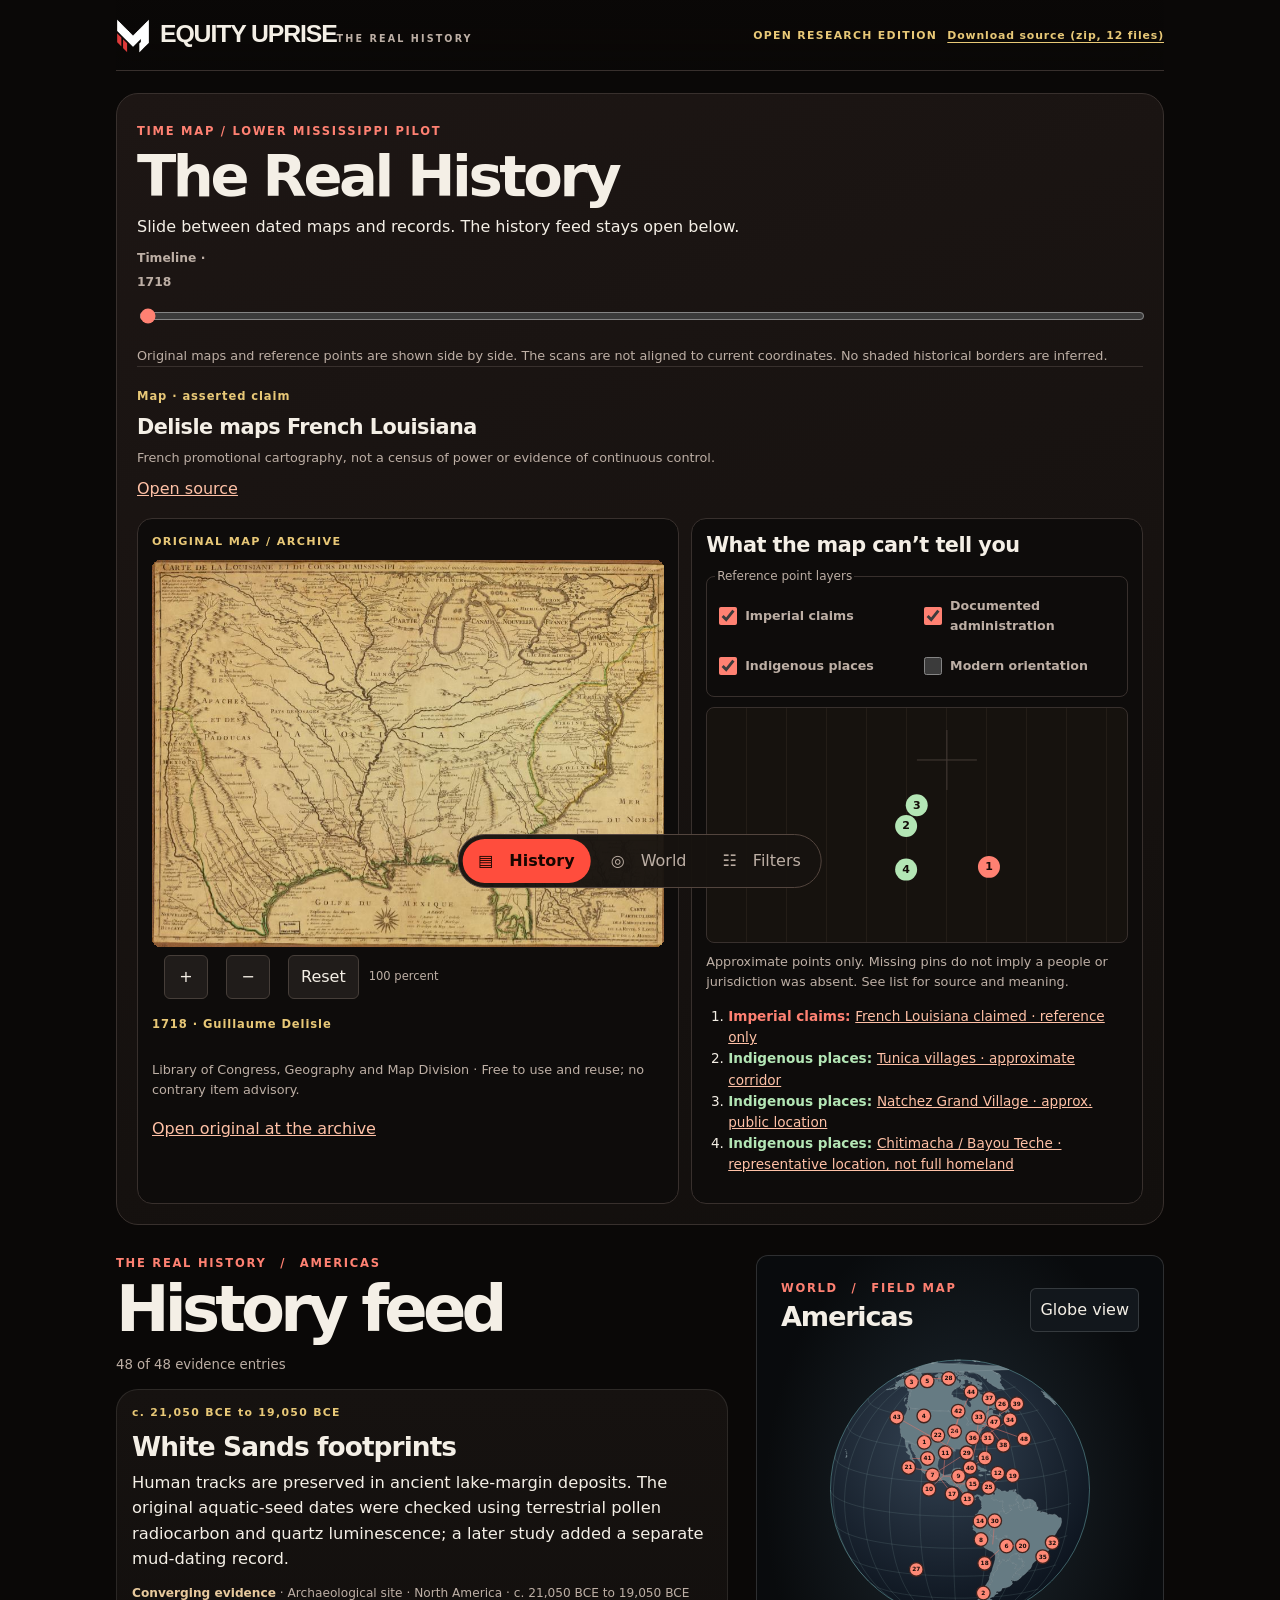
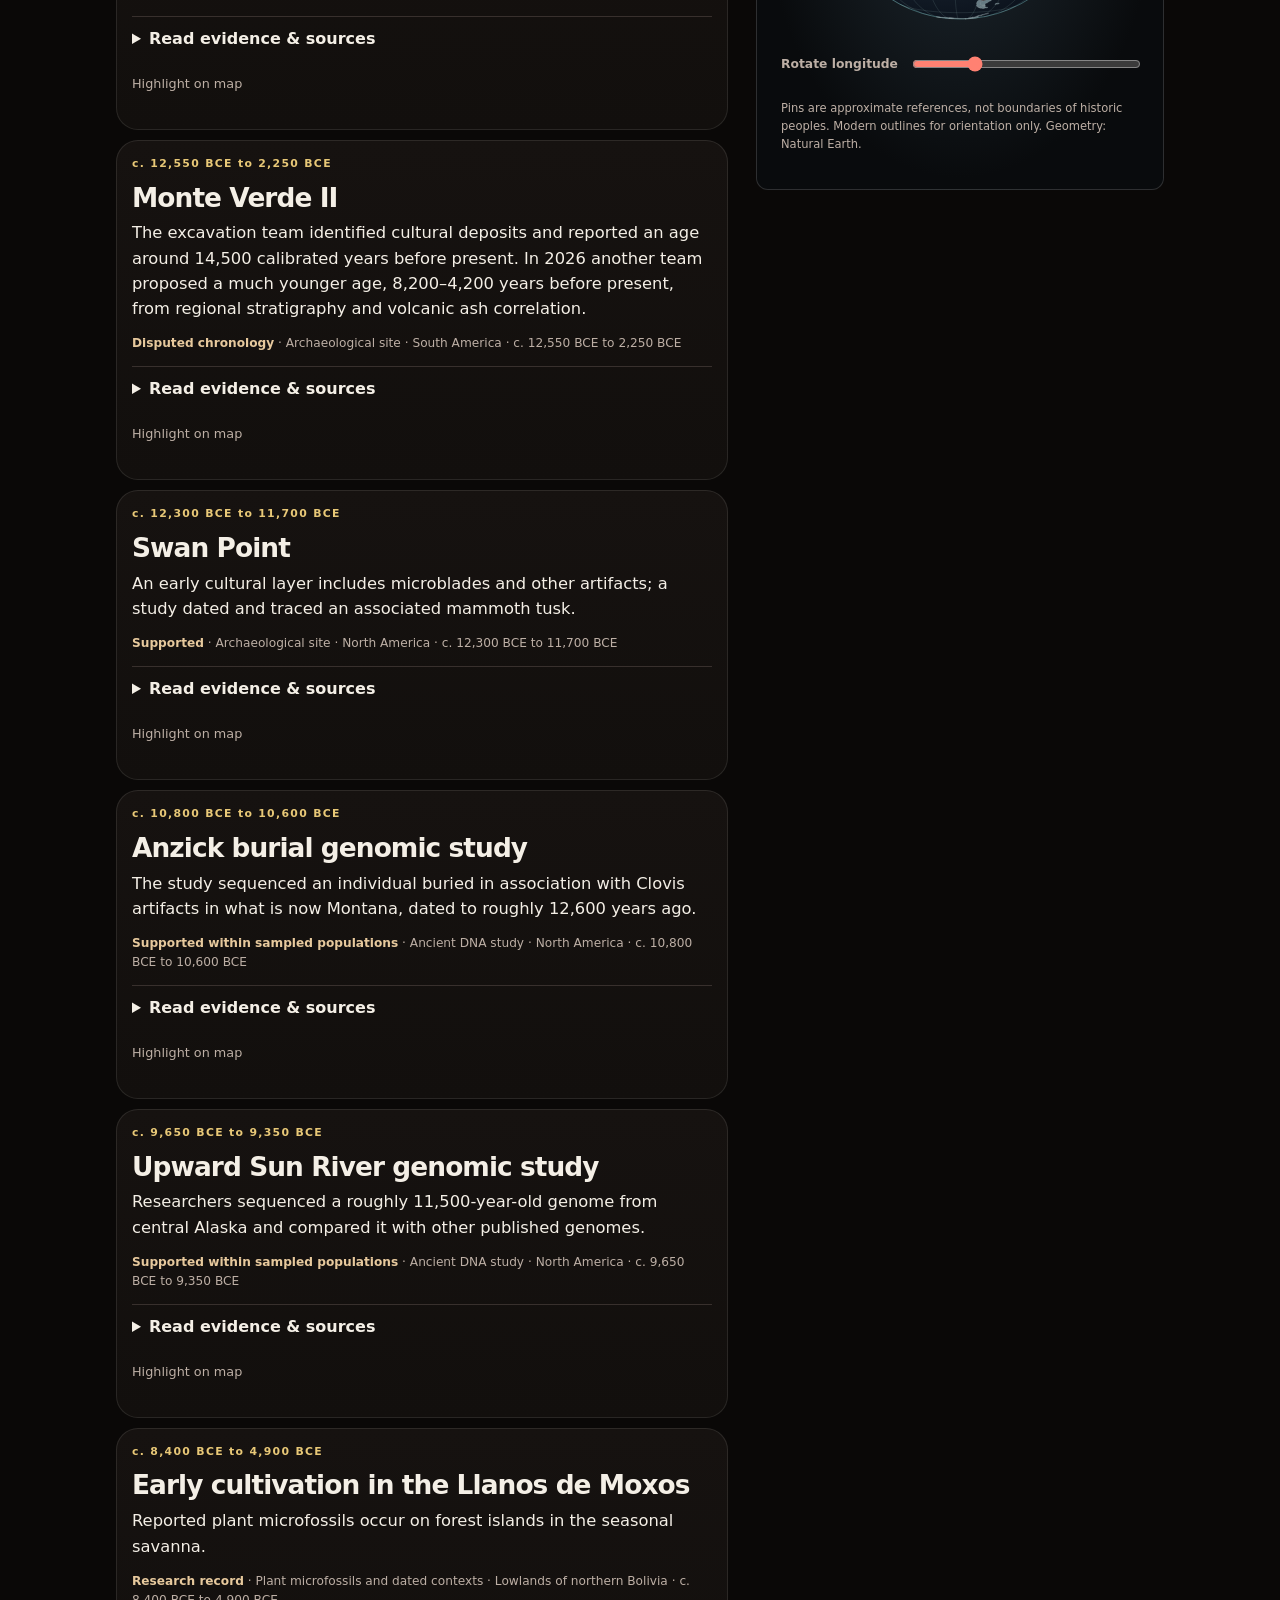
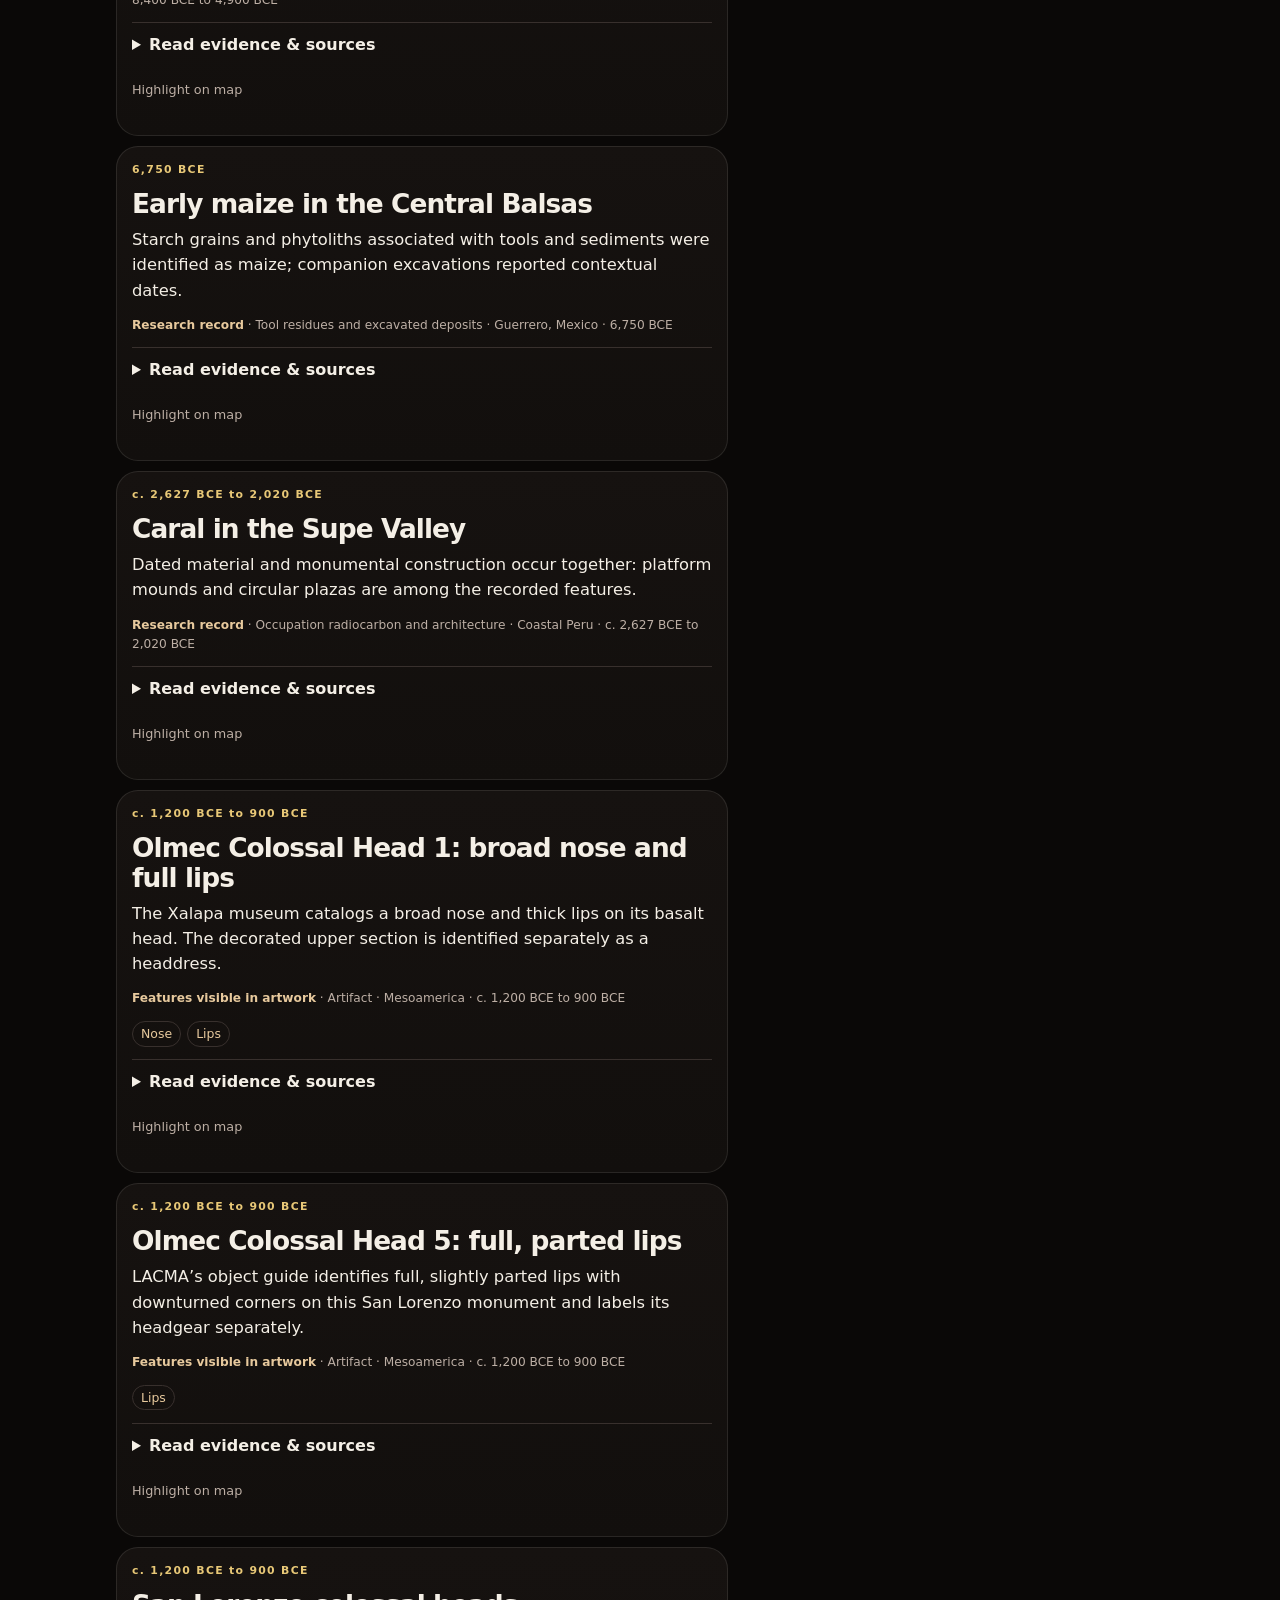
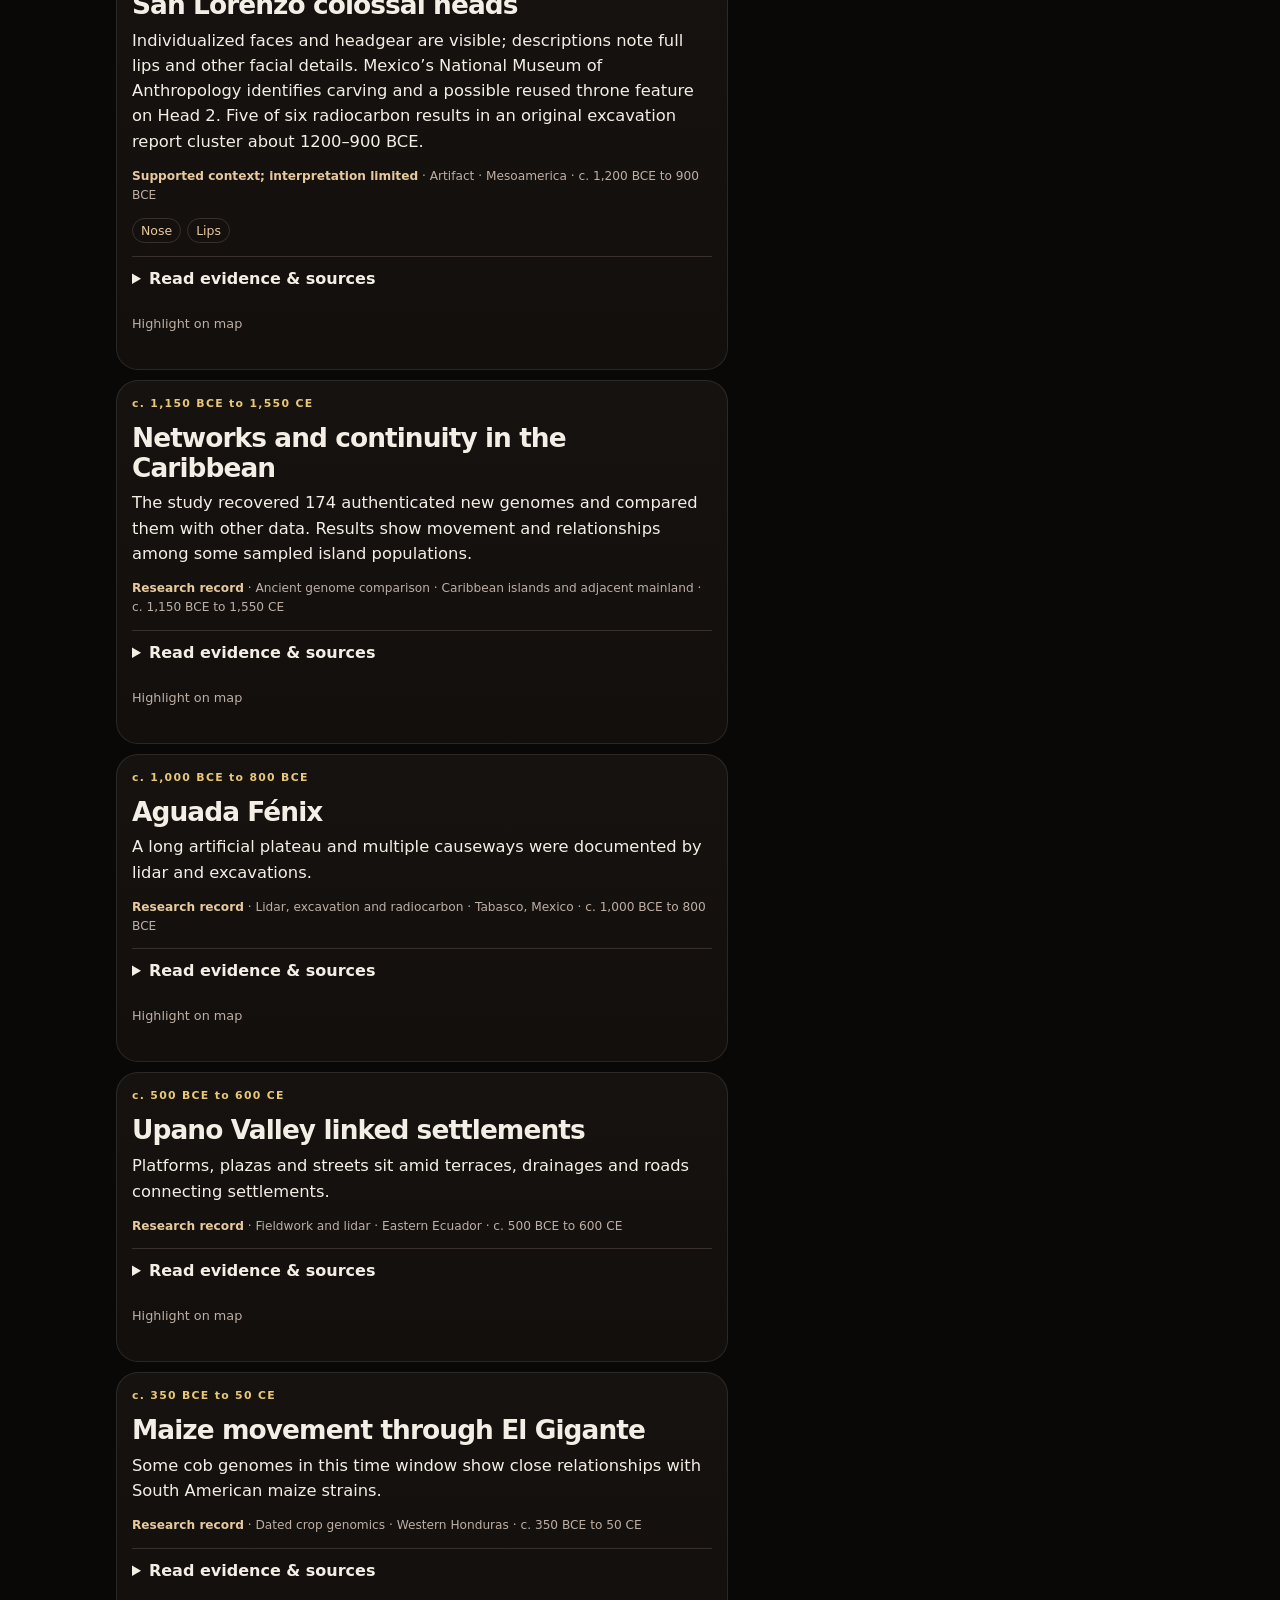
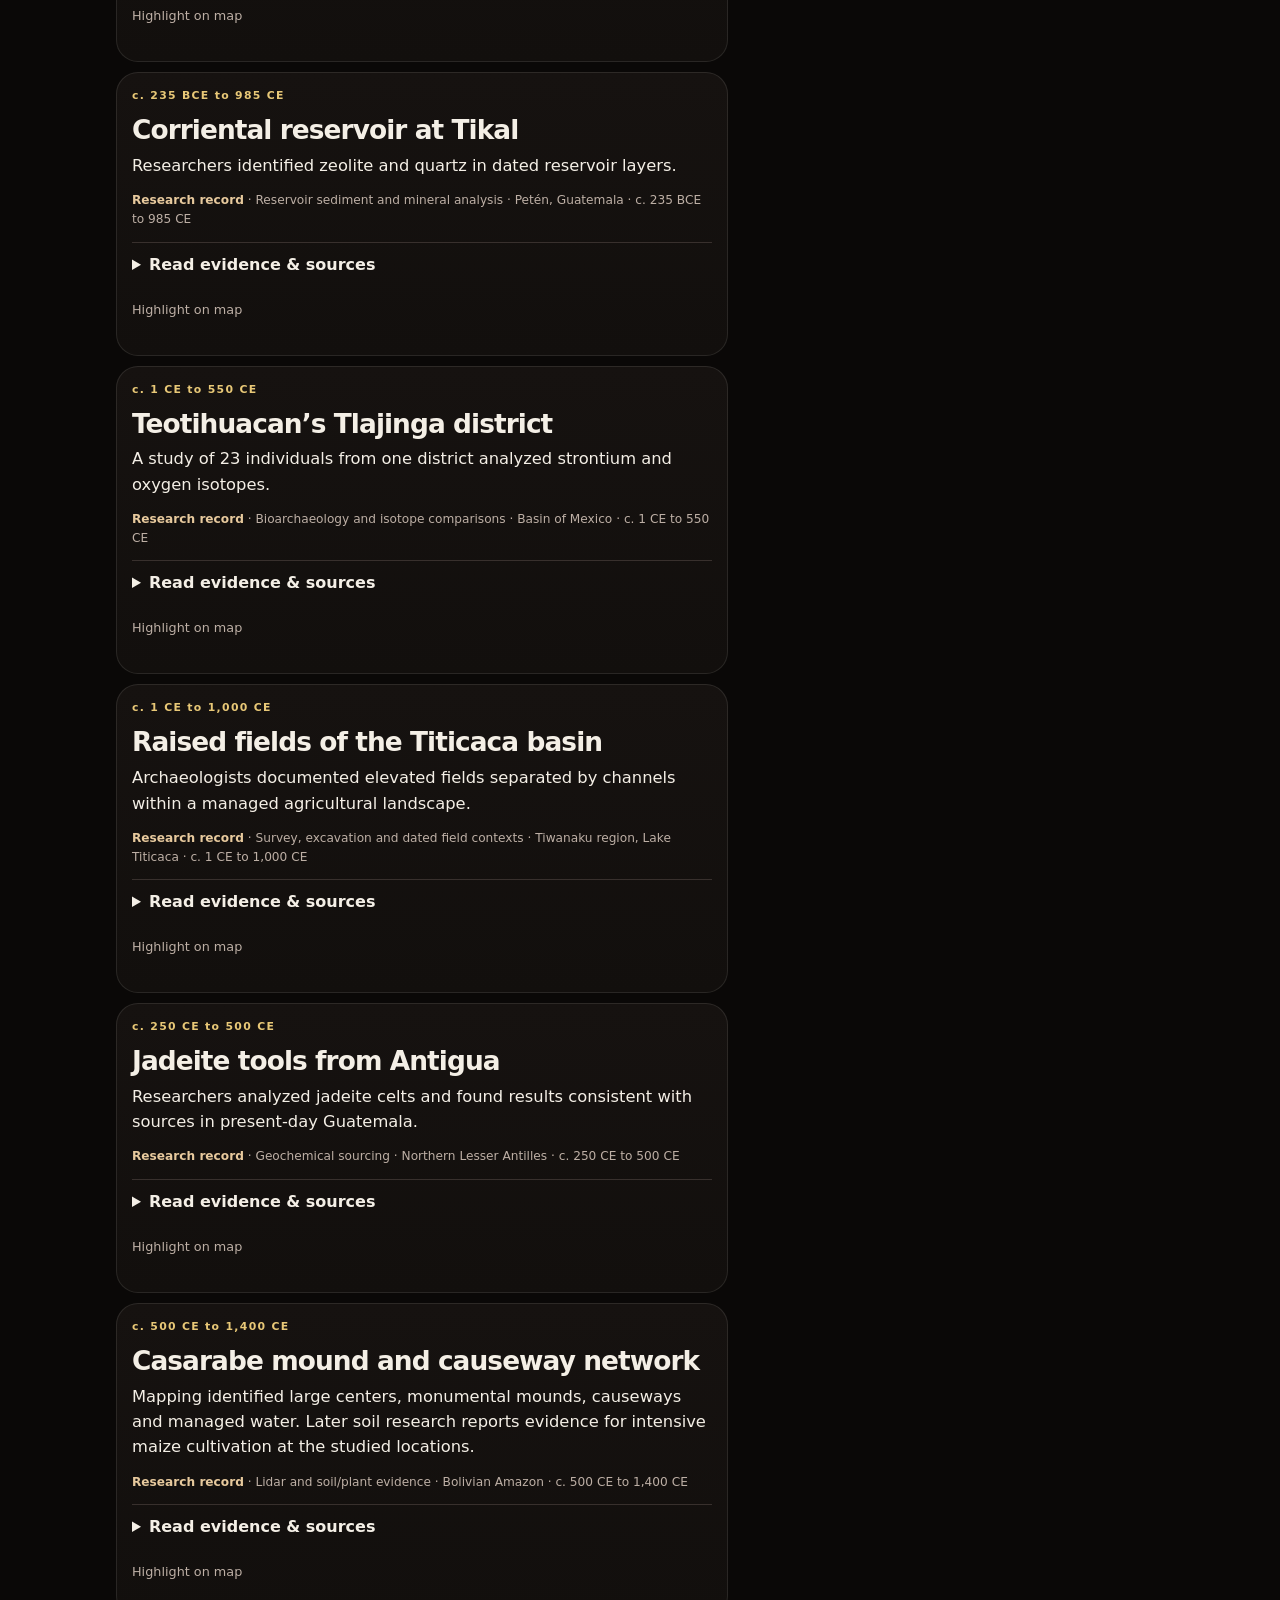
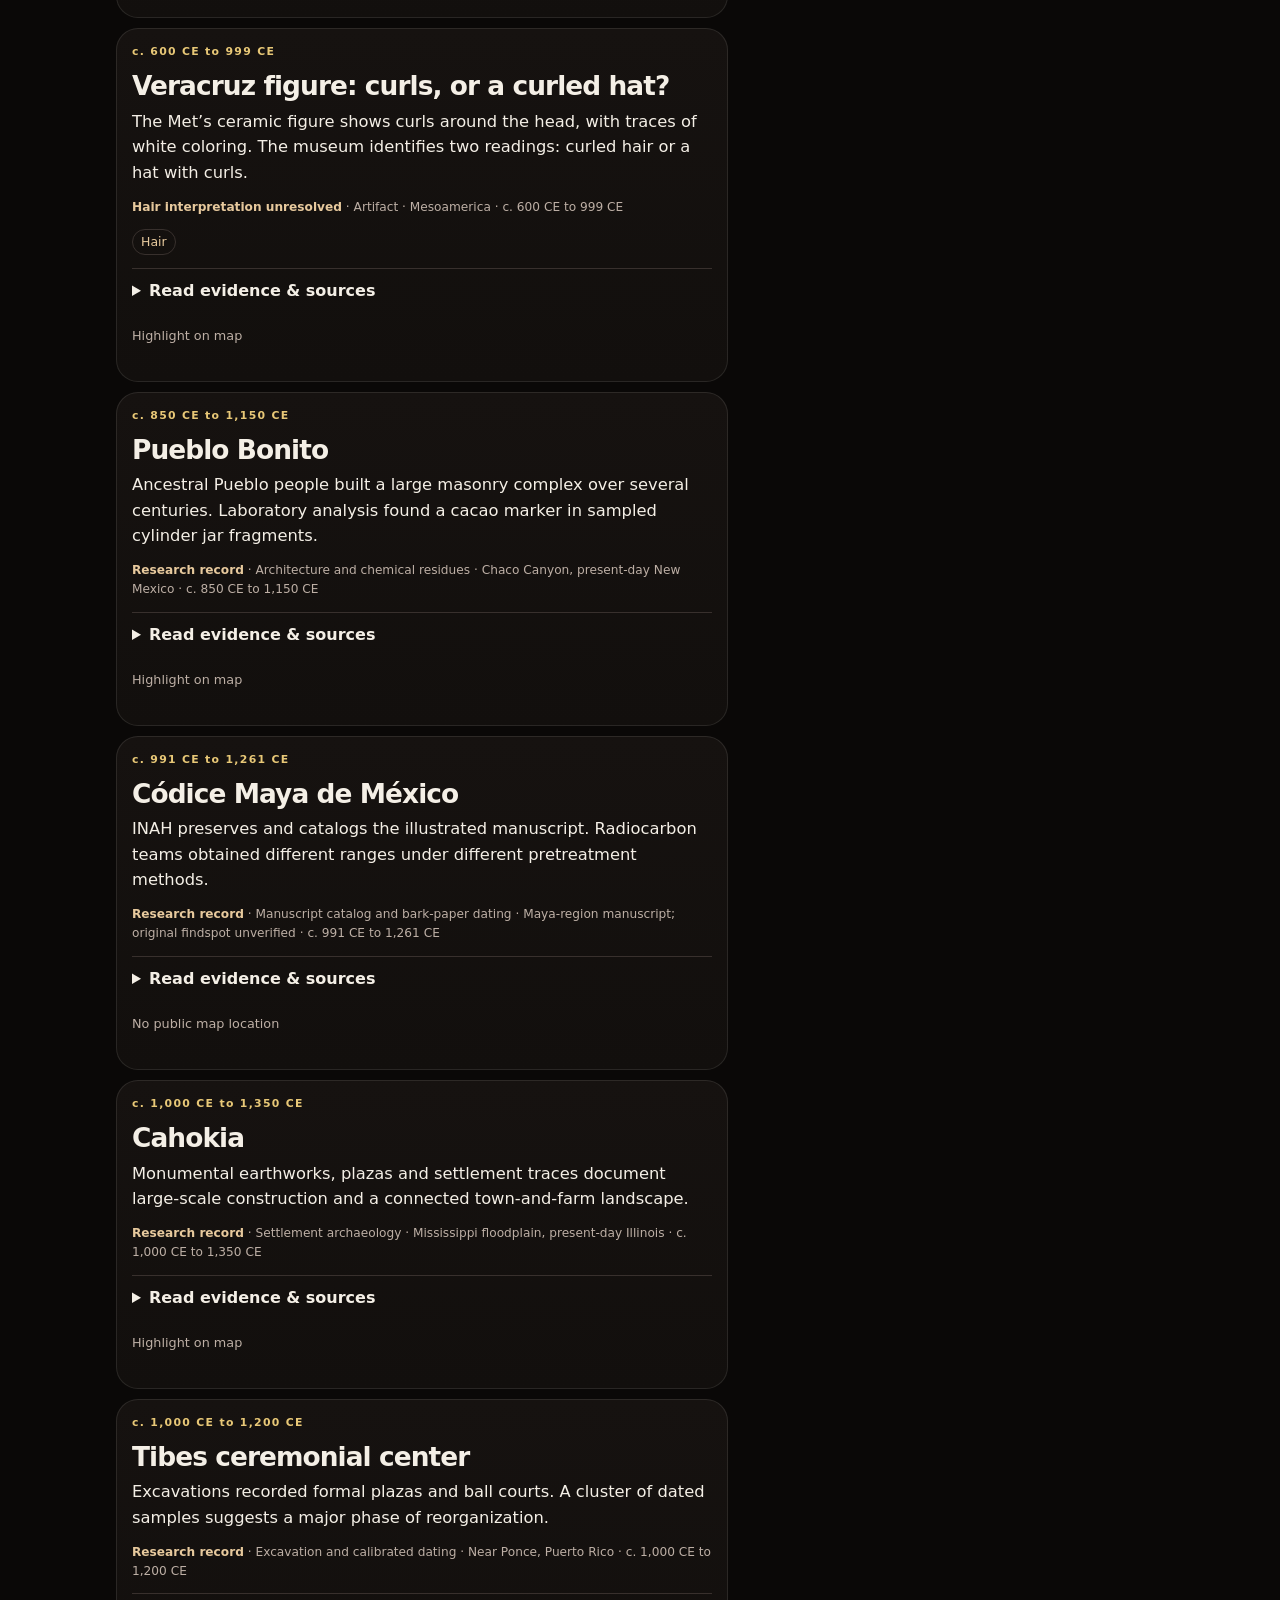
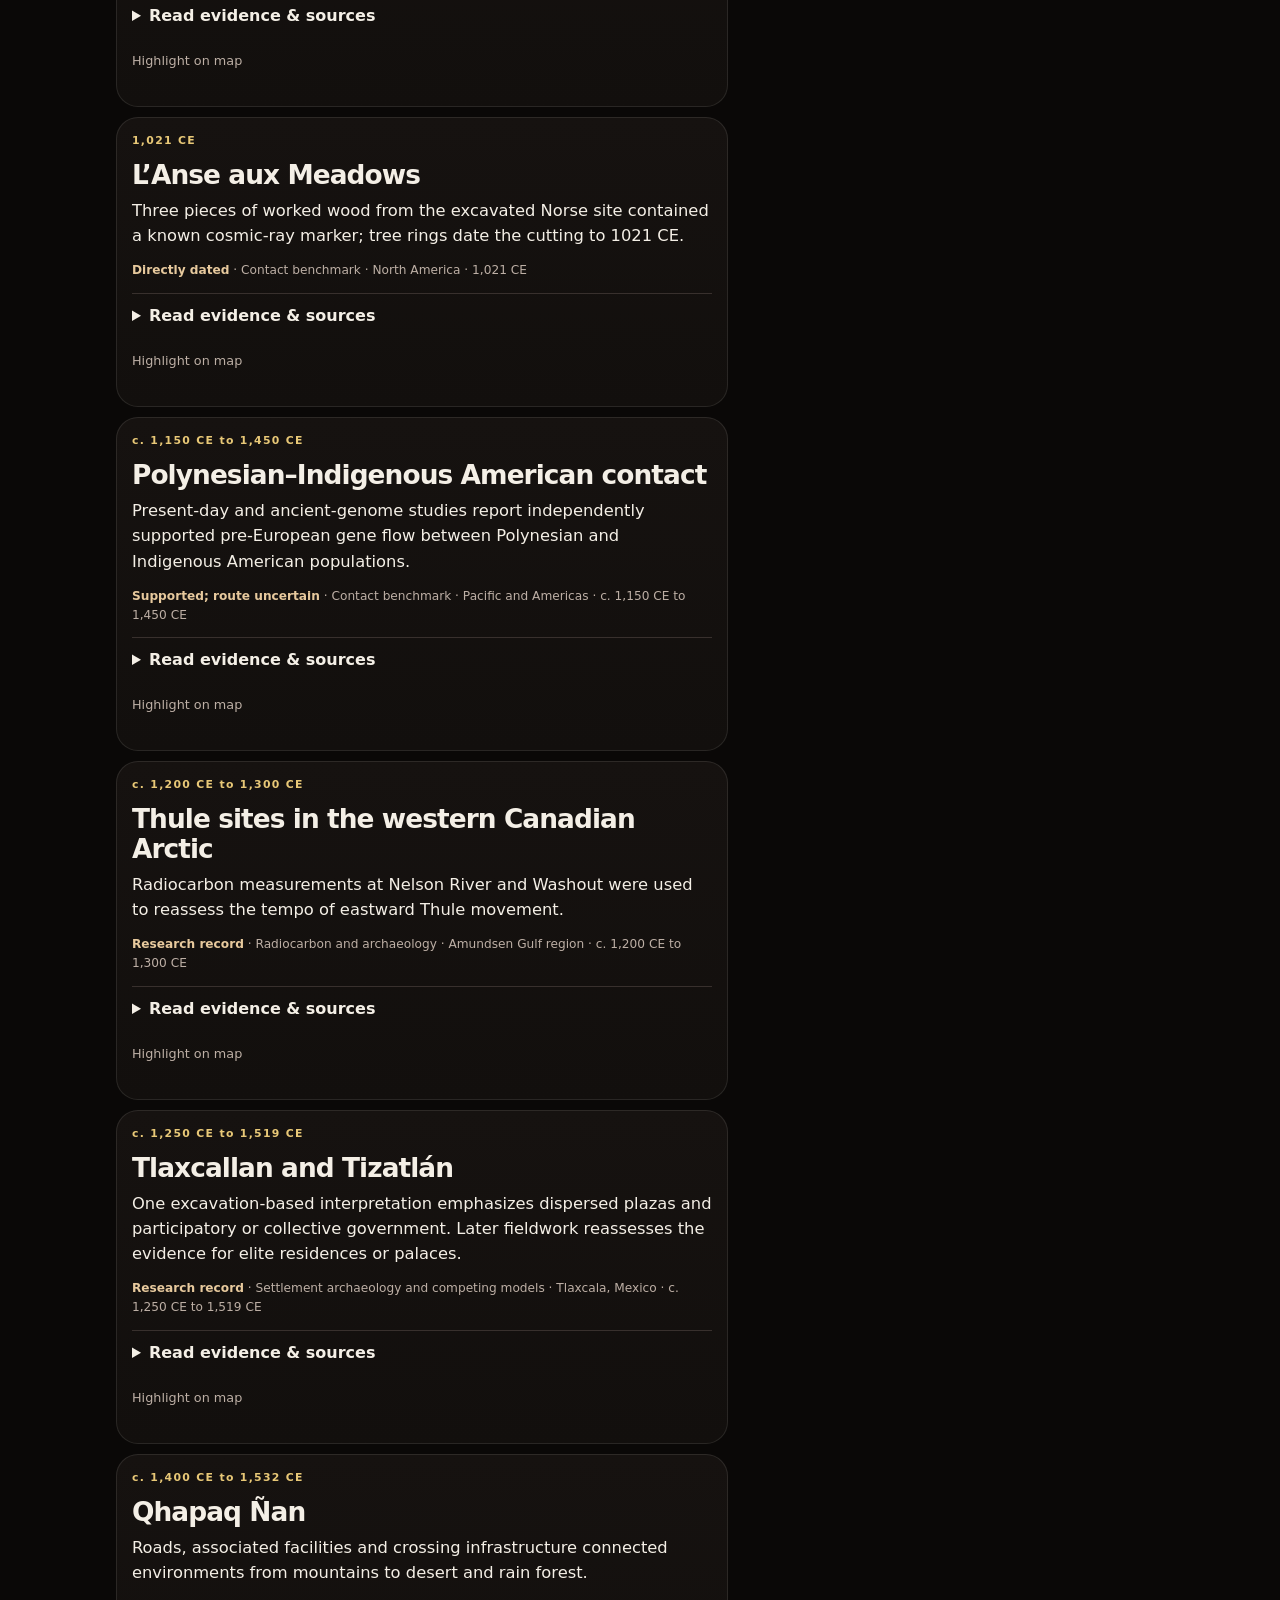
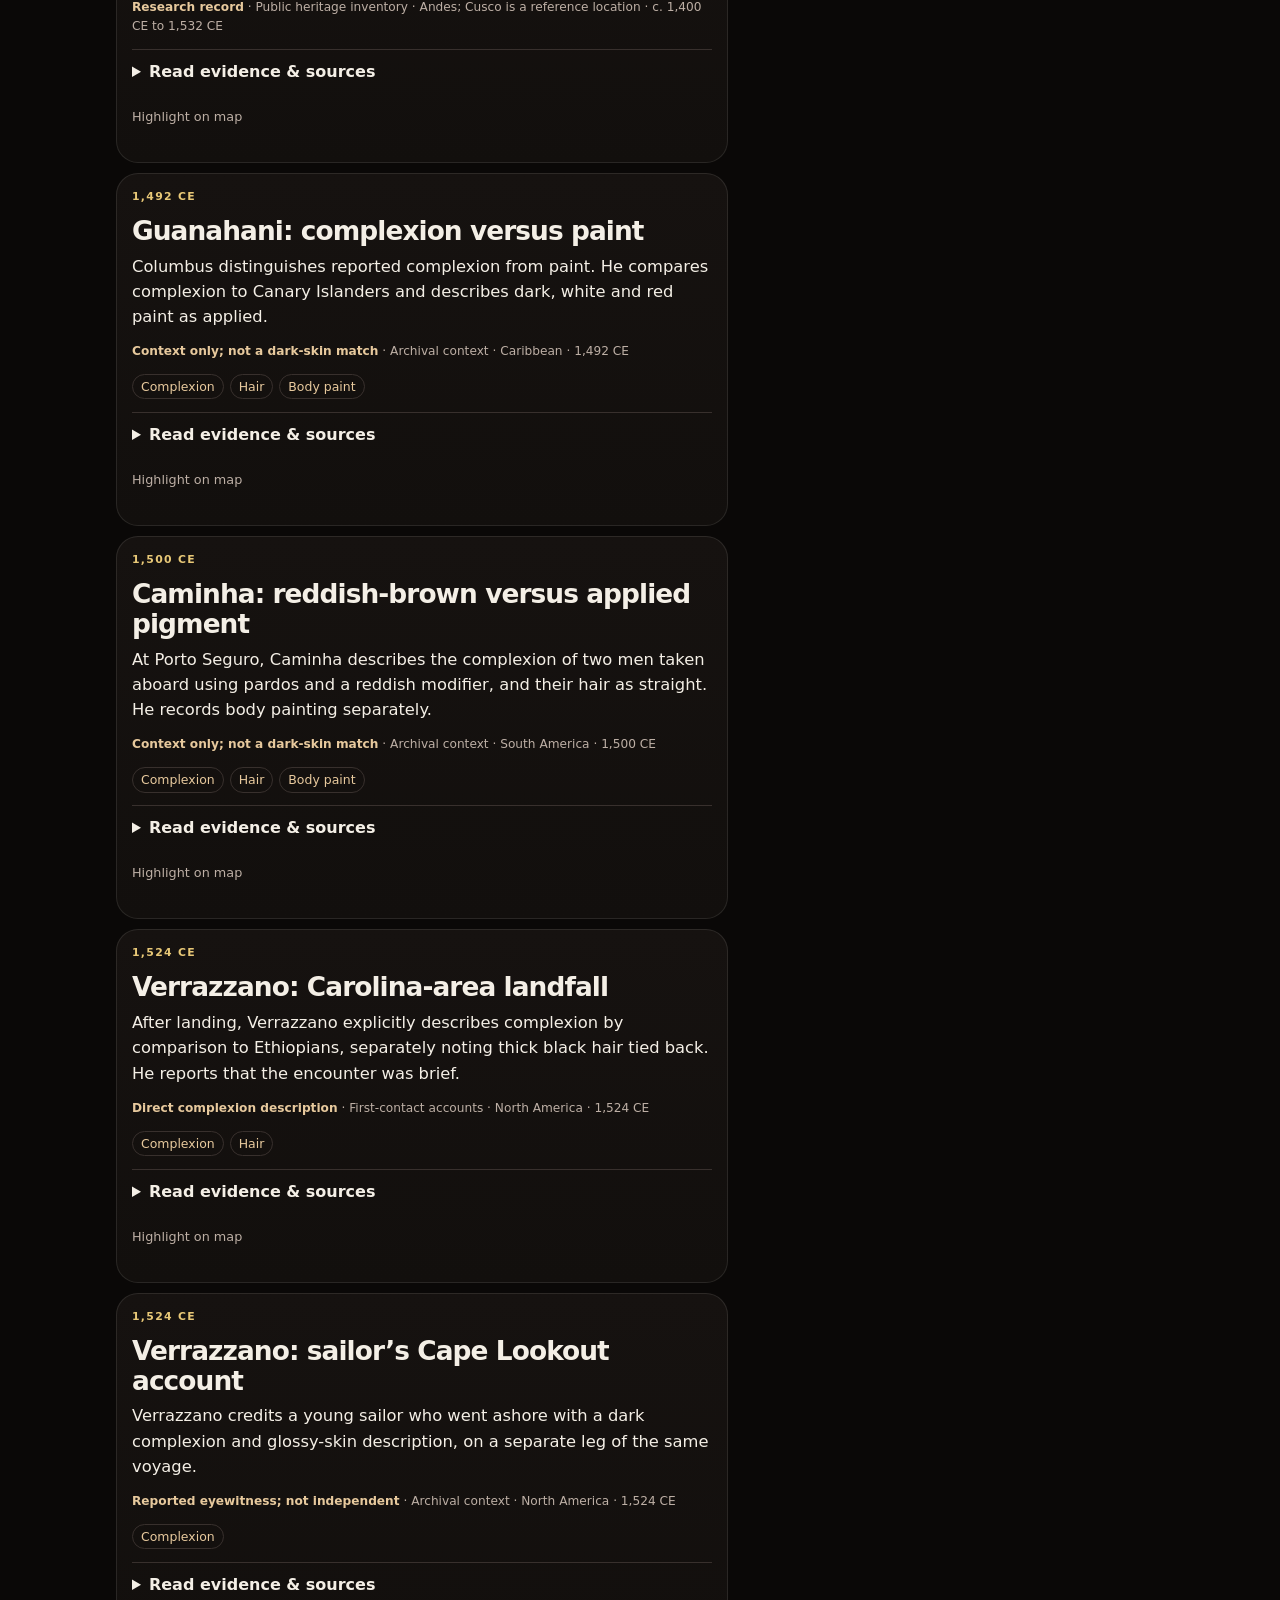
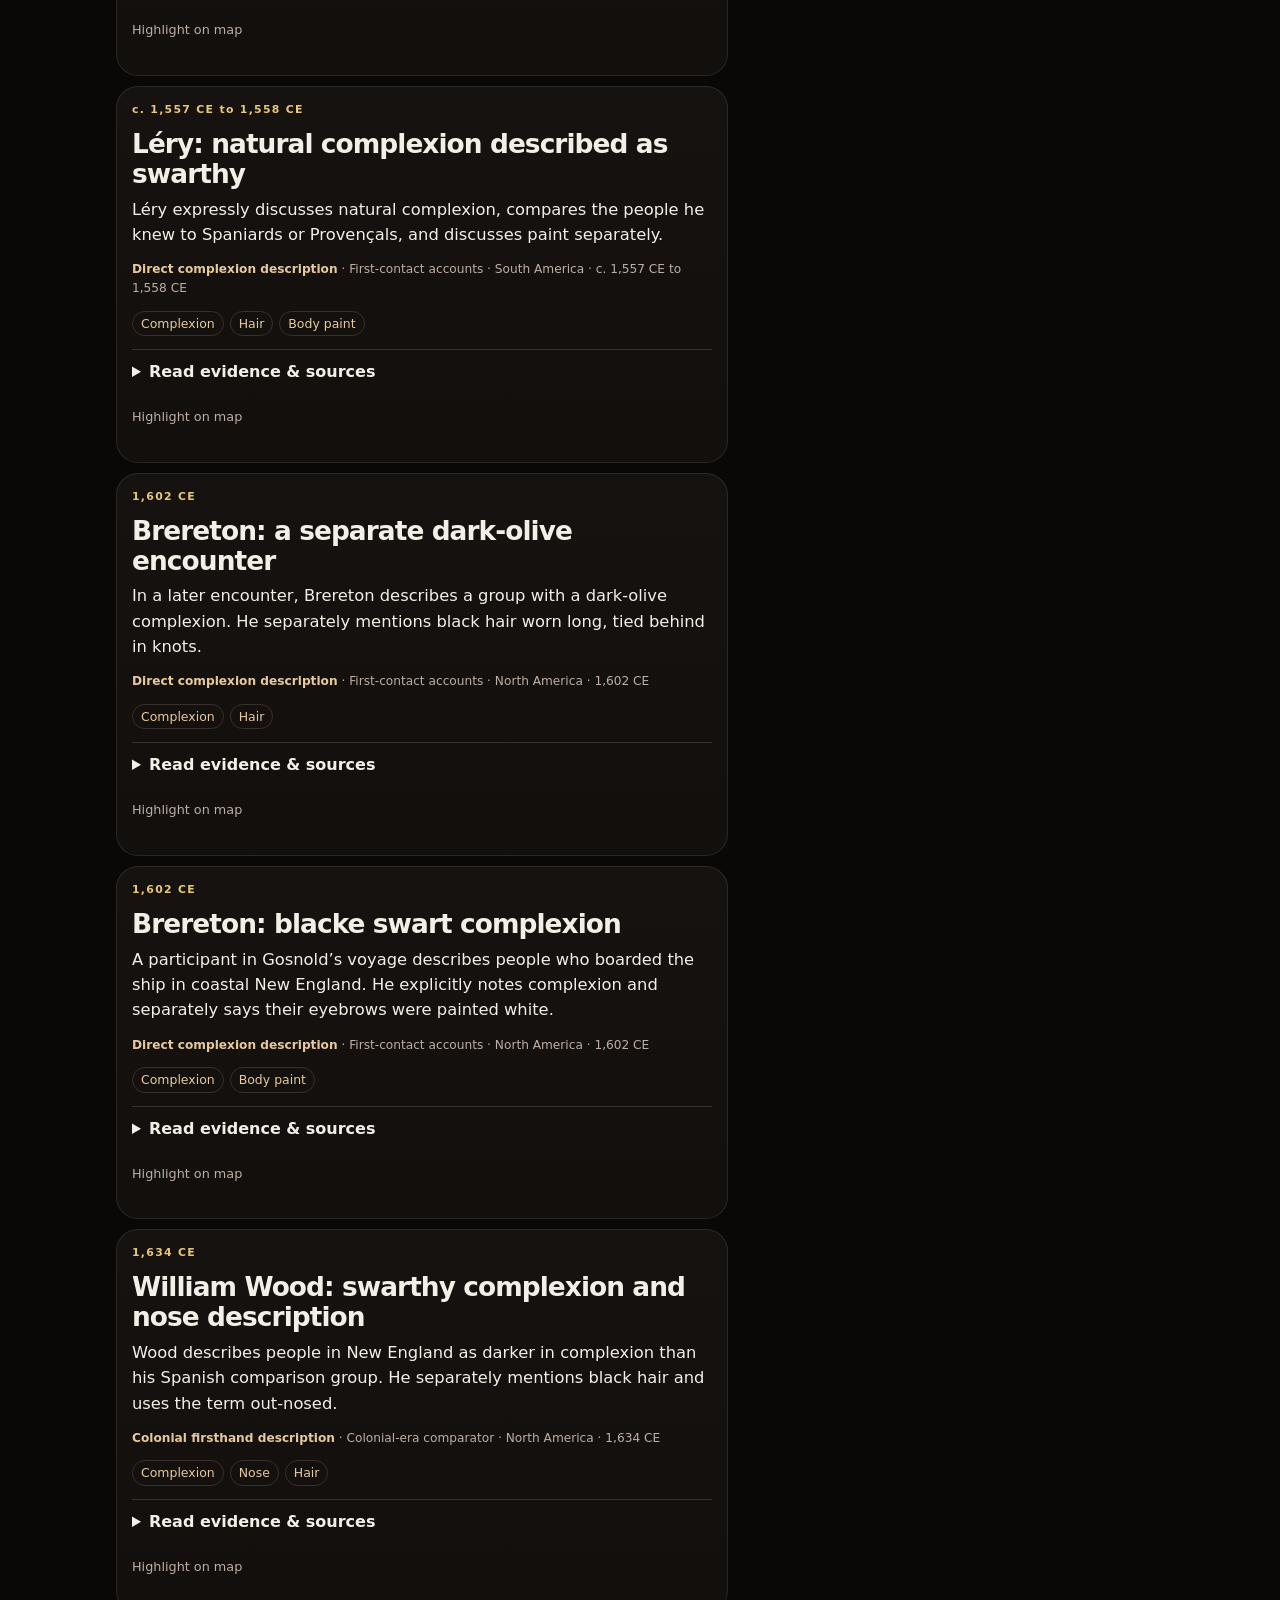
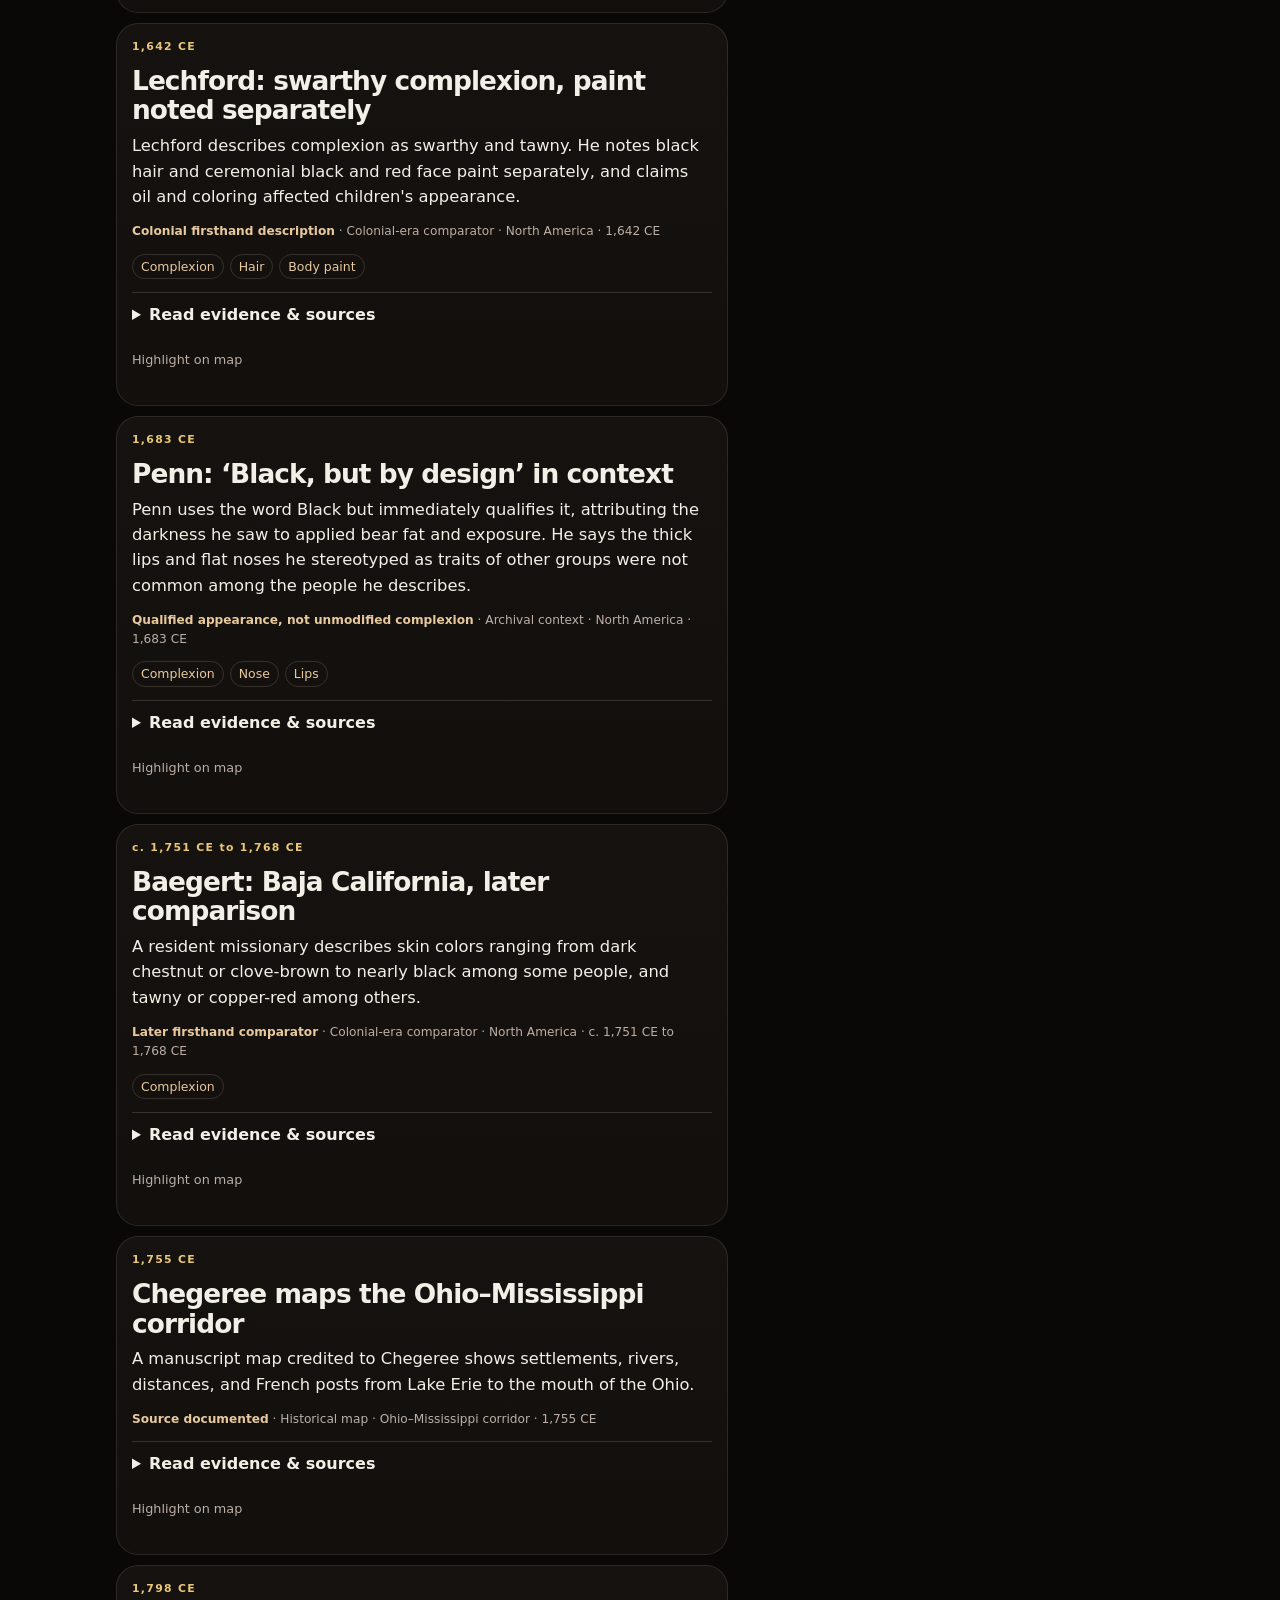
==== commit 29ae5a68: "Improve the public Americas Atlas viewer and labels Add zoom and pan to the historic map viewer, mak" ====
--- a/The-Real-History-v6.html
+++ b/The-Real-History-v6.html
@@ -57,8 +57,24 @@
 .mn__post-card { position: relative; }:root{--bg:#0a0807;--panel:#141110;--line:#38302d;--ink:#f4efe6;--muted:#bdafa5;--gold:#e8c877;--sea:#ff8172}html{background:var(--bg)}body.mn{max-width:1080px;background:var(--bg);padding-bottom:100px}.mn__top{margin:0;padding-inline:0;border-bottom:1px solid var(--line)}.mn__brand strong{font-weight:900;letter-spacing:-.045em}.edition,.dateline{font-size:.68rem;font-weight:800;letter-spacing:.12em;color:var(--gold)}main{padding:0}.atlas{grid-template-columns:minmax(0,1.5fr) minmax(0,1fr);gap:28px;margin-top:30px}.results{border:0;background:none;padding:0}.eyebrow{color:#ff8172}.results h2{font:850 clamp(2.4rem,5vw,4rem)/1 system-ui;letter-spacing:-.075em}.card{margin:0;border:none}.card h3{font:750 clamp(1.25rem,2.4vw,1.65rem)/1.13 system-ui;letter-spacing:-.035em}.card .meta{margin-top:.8rem}.card p.dateline{margin:0 0 10px}.tag,.card dt,.traits li{color:#e7c99d}.card summary{cursor:pointer;padding:10px 0;font-weight:650}.card details{border-top:1px solid var(--line)}.record,input,select,button,.filters{background:#201c1a;border-color:#463e39}.card .select-card{background:none;color:var(--muted);font-size:.8rem;padding:3px 0;border:0}.card a{color:#ffc1a6}.map-panel{background:radial-gradient(ellipse at 50% 45%,#1e2931,#090b0d 68%);top:85px;border:1px solid #ffffff26;scroll-margin-top:82px}.map-panel h2{font:750 1.7rem/1.1 system-ui;letter-spacing:-.045em}.pin .halo{fill:#fe8976;stroke:#40231e}.pin[data-selected=true] .halo{fill:white}.pin text{fill:#180c09}.map-panel button{background:#12171c;border-color:#ffffff26}.map-note{font-size:.72rem}nav{display:flex;gap:4px;position:fixed;bottom:calc(12px + env(safe-area-inset-bottom));left:50%;transform:translateX(-50%);z-index:10;background:#171310f5;padding:4px;border:1px solid #53453e;border-radius:99px}nav button{border:0;background:transparent;border-radius:99px;padding-inline:16px;white-space:nowrap;color:var(--muted)}body:not(.world) #feedTab,body.world #mapTab{background:#ff4d3d;color:#180600;font-weight:750}dialog{max-width:min(570px,94vw);max-height:85dvh;border:1px solid var(--line);border-radius:18px;background:#141110;color:var(--ink)}dialog::backdrop{background:#000a}dialog header{display:flex;justify-content:space-between;align-items:center;padding:10px}.filters{grid-template-columns:repeat(2,minmax(0,1fr));border:0;background:none}.filters label:first-child{grid-column:1/-1}.filters input,.filters select{font-size:16px}dialog h2{font:750 1.5rem system-ui}.card.active{box-shadow:inset 0 0 0 2px #ff8172}.mn__brand small{color:var(--muted)}@media(max-width:760px){.atlas{display:block;margin-top:20px}.map-panel{display:none;position:static}.world .map-panel{display:block}.world .results{display:none}.edition{font-size:.58rem}.filters{grid-template-columns:1fr 1fr}.mn__top{top:0}.mn__feed{margin-top:12px}}@media(min-width:761px){.world .map-panel{border-color:#a1455b}}
 .timeline{padding:20px;margin-top:22px;border:1px solid var(--line);border-radius:22px;background:linear-gradient(160deg,#1d1614,#120f0d);color:var(--ink)}.timeline h1{margin:.25rem 0;letter-spacing:-.06em;font-size:clamp(2rem,6vw,3.6rem);line-height:1}.timeline p{margin:9px 0}.timeline #time-card{border-top:1px solid var(--line);padding-top:12px}.timeline h2{font:750 1.3rem system-ui;letter-spacing:-.025em;margin:0}.timeline a{color:#ffc1a6}.trail-meta{font-size:.72rem;font-weight:750;color:var(--gold);letter-spacing:.08em}.time-context{font-size:.8rem;color:var(--muted)}.timeline button{margin-left:12px}.timeline input{width:100%}body.world .map-panel{scroll-margin-top:90px}
 .atlas-comparison{display:grid;grid-template-columns:minmax(0,1.2fr) minmax(0,1fr);gap:12px;margin-top:16px}.atlas-comparison>*{margin:0;padding:14px;border:1px solid var(--line);border-radius:15px;background:#0e0c0b;min-width:0}.atlas-comparison figcaption{font-size:.7rem;letter-spacing:.12em;color:var(--gold);font-weight:750;margin-bottom:10px}.atlas-comparison img{display:block;width:100%;height:auto;max-height:58vh;object-fit:contain;background:#0b0908;border-radius:8px}.scan-empty{min-height:130px;display:grid;place-items:center;padding:18px;color:var(--muted);border:1px dashed var(--line);border-radius:8px}.atlas-comparison fieldset{margin:10px 0;padding:8px;border:1px solid var(--line);border-radius:8px;display:grid;grid-template-columns:repeat(2,minmax(0,1fr));gap:6px}.atlas-comparison label{display:flex;align-items:center;min-height:44px;font-size:.79rem}.atlas-comparison input[type=checkbox]{display:inline-block;flex:none;min-height:0;width:18px;height:18px;accent-color:#ff8172}.atlas-comparison legend{color:var(--muted);font-size:.75rem}.atlas-comparison svg{background:repeating-linear-gradient(90deg,#16120e,#16120e 39px,#312820 40px);border:1px solid var(--line);border-radius:8px}.atlas-comparison ol{padding-left:22px;font-size:.85rem}.atlas-comparison .kicker{font-weight:750}.point text{text-anchor:middle;dominant-baseline:central;fill:#130b08;font:700 11px system-ui}.point.claim circle{fill:#ff8172}.point.control circle{fill:#edcc80}.point.indigenous circle{fill:#b3e6b5}.point.modern circle{fill:#d6d0cd}.claim .kicker{color:#ff8172}.control .kicker{color:#edcc80}.indigenous .kicker{color:#b3e6b5}@media(max-width:675px){.atlas-comparison{grid-template-columns:1fr}.atlas-comparison img{max-height:50vh}}
-</style></head><body class="mn"><a class="skip" href="#results">Skip to history</a><header class="mn__top"><div class="mn__brand"><img class="mn__brand-mark" alt="" src="[data-uri]"><div><strong>Equity Uprise</strong><small>The Real History</small></div></div><span class="edition">PRIVATE EDITION</span></header><main><section class="timeline" aria-labelledby="timeline-heading"><p class="eyebrow">TIME MAP / LOWER MISSISSIPPI PILOT</p><h1 id="timeline-heading">The Real History</h1><p>Slide between dated maps and records. The history feed stays open below.</p><label for="time-slider">Timeline · <output for="time-slider" id="time-date"></output></label><input type="range" id="time-slider" min="0" step="1" value="0"><div class="time-context">Original maps and reference points are shown side by side. The scans are not aligned to current coordinates. No shaded historical borders are inferred.</div><div id="time-card" aria-live="polite"></div><div class="atlas-comparison"><figure><figcaption>ORIGINAL MAP / ARCHIVE</figcaption><div id="scan-pane"></div></figure><section aria-labelledby="points-title"><h2 id="points-title">What the map can’t tell you</h2><fieldset id="map-layers"><legend>Reference point layers</legend><label><input type="checkbox" id="layer-claim" checked> Imperial claims</label><label><input type="checkbox" id="layer-control" checked> Documented administration</label><label><input type="checkbox" id="layer-indigenous" checked> Indigenous places</label><label><input type="checkbox" id="layer-modern"> Modern orientation</label></fieldset><svg id="pilot-points" viewBox="0 0 420 235" aria-hidden="true"></svg><p class="time-context">Approximate points only. Missing pins do not imply a people or jurisdiction was absent. See list for source and meaning.</p><ol id="pilot-key"></ol></section></div></section><div class="atlas"><section class="results" id="results" aria-labelledby="results-title"><p class="eyebrow">THE REAL HISTORY　/　AMERICAS</p><h2 id="results-title">History feed</h2><p class="count" id="count" role="status">Loading evidence…</p><div id="cards" class="mn__feed"></div></section><div class="map-panel"><div class="panel-head"><div><p class="eyebrow">WORLD　/　FIELD MAP</p><h2>Americas</h2></div><button id="view" type="button" aria-pressed="true">Globe view</button></div><svg id="map" viewBox="0 0 680 570" role="group" aria-label="Interactive map of evidence locations"><defs><radialGradient id="ocean" cx=".43" cy=".32" r=".72"><stop stop-color="#354454"/><stop offset="1" stop-color="#0a111b"/></radialGradient></defs><g id="base"></g><g id="pins"></g></svg><label class="rotate" id="rotation-label">Rotate longitude <input type="range" id="rotation" min="-180" max="180" step="1" value="-87"></label><p class="map-note">Pins are approximate references, not boundaries of historic peoples. Modern outlines for orientation only. Geometry: Natural Earth.</p></div>
-</div><dialog id="drawer"><header><h2>Filter history</h2><button id="close">Close</button></header><form class="filters" id="filters" aria-label="Filter evidence"><label>Search evidence<input id="query" type="search" placeholder="Place, claim, or source"></label><label>Region<select id="region"><option value="">All regions</option></select></label><label>Source type<select id="kind"><option value="">All source types</option></select></label><label>Evidence status<select id="status"><option value="">All statuses</option></select></label><label>Period<select id="period"><option value="">All periods</option><option value="early">Before 1 CE</option><option value="pre">1–1491 CE</option><option value="modern">1492 CE onward</option><option value="undated">Undated</option></select></label><label>Appearance evidence<select id="trait"><option value="">All traits</option></select></label><label class="scope-choice"><input type="checkbox" id="strict-complexion"> Direct complexion accounts only</label><p class="scope-note">Appearance tags describe what the source shows or says, not ancestry. Use Source type to separate eyewitness accounts, archival context, and art.</p><button type="reset">Reset</button></form></dialog></main><nav aria-label="History navigation"><button id="feedTab">▤　History</button><button id="mapTab">◎　World</button><button id="filterTab">☷　Filters</button></nav><script type="application/json" id="boundary-data">{"source": "Natural Earth 1:110m Cultural Vectors, Admin 0 Countries (naturalearthdata.com)", "version": "natural-earth-vector v5.1.2", "license": "Public domain (Natural Earth terms of use)", "url": "https://raw.githubusercontent.com/nvkelso/natural-earth-vector/v5.1.2/geojson/ne_110m_admin_0_countries.geojson", "keys": "ISO 3166-1 alpha-2 (ISO_A2, else ISO_A2_EH); null where Natural Earth has none (-99)", "format": "p: polygons, each [outer, ...holes]; ring = flat [lon, lat, ...] rounded to 0.01 degree", "build": "node tools/build-country-boundaries.mjs", "countries": [{"c": "AQ", "n": "Antarctica", "p": [[[-48.66, -78.05, -48.15, -78.05, -46.66, -77.83, -45.15, -78.05, -43.92, -78.48, -43.49, -79.09, -43.37, -79.52, -43.33, -80.03, -44.88, -80.34, -46.51, -80.59, -48.39, -80.83, -50.48, -81.03, -52.85, -80.97, -54.16, -80.63, -53.99, -80.22, -51.85, -79.95, -50.99, -79.61, -50.36, -79.18, -49.91, -78.81, -49.31, -78.46]], [[-66.29, -80.26, -64.04, -80.29, -61.88, -80.39, -61.14, -79.98, -60.61, -79.63, -59.57, -80.04, -59.87, -80.55, -60.16, -81, -62.26, -80.86, -64.49, -80.92, -65.74, -80.59, -65.74, -80.55]], [[-73.92, -71.27, -73.23, -71.15, -72.07, -71.19, -71.78, -70.68, -71.72, -70.31, -71.74, -69.51, -71.17, -69.04, -70.25, -68.88, -69.72, -69.25, -69.49, -69.62, -69.06, -70.07, -68.73, -70.51, -68.45, -70.96, -68.33, -71.41, -68.51, -71.8, -68.78, -72.17, -69.96, -72.31, -71.08, -72.5, -72.39, -72.48, -71.9, -72.09, -73.07, -72.23, -74.19, -72.37, -74.95, -72.07, -75.01, -71.66]], [[-102.33, -71.89, -101.7, -71.72, -100.43, -71.85, -98.98, -71.93, -97.88, -72.07, -96.79, -71.95, -96.2, -72.52, -96.98, -72.44, -98.2, -72.48, -99.43, -72.44, -100.78, -72.5, -101.8, -72.31]], [[-122.62, -73.66, -122.41, -73.32, -121.21, -73.5, -119.92, -73.66, -118.72, -73.48, -119.29, -73.83, -120.23, -74.09, -121.62, -74.01]], [[-127.28, -73.46, -126.56, -73.25, -125.56, -73.48, -124.03, -73.87, -124.62, -73.83, -125.91, -73.74]], [[-163.71, -78.6, -163.11, -78.22, -161.25, -78.38, -160.25, -78.69, -159.48, -79.05, -159.21, -79.5, -161.13, -79.63, -162.44, -79.28, -163.03, -78.93, -163.07, -78.87]], [[180, -84.71, 180, -90, -180, -90, -180, -84.71, -179.94, -84.72, -179.06, -84.14, -177.26, -84.45, -177.14, -84.42, -176.08, -84.1, -175.95, -84.11, -175.83, -84.12, -174.38, -84.53, -173.12, -84.12, -172.89, -84.06, -169.95, -83.88, -169, -84.12, -168.53, -84.24, -167.02, -84.57, -164.18, -84.83, -161.93, -85.14, -158.07, -85.37, -155.19, -85.1, -150.94, -85.3, -148.53, -85.61, -145.89, -85.32, -143.11, -85.04, -142.89, -84.57, -146.83, -84.53, -150.06, -84.3, -150.9, -83.9, -153.59, -83.69, -153.41, -83.24, -153.04, -82.83, -152.67, -82.45, -152.86, -82.04, -154.53, -81.77, -155.29, -81.42, -156.84, -81.1, -154.41, -81.16, -152.1, -81, -150.65, -81.34, -148.87, -81.04, -147.22, -80.67, -146.42, -80.34, -146.77, -79.93, -148.06, -79.65, -149.53, -79.36, -151.59, -79.3, -153.39, -79.16, -155.33, -79.06, -155.98, -78.69, -157.27, -78.38, -158.05, -78.03, -158.37, -76.89, -157.88, -76.99, -156.97, -77.3, -155.33, -77.2, -153.74, -77.07, -152.92, -77.5, -151.33, -77.4, -150, -77.18, -148.75, -76.91, -147.61, -76.58, -146.1, -76.48, -146.14, -76.11, -146.5, -75.73, -146.2, -75.38, -144.91, -75.2, -144.32, -75.54, -142.79, -75.34, -141.64, -75.09, -140.21, -75.07, -138.86, -74.97, -137.51, -74.73, -136.43, -74.52, -135.21, -74.3, -134.43, -74.36, -133.75, -74.44, -132.26, -74.3, -130.93, -74.48, -129.55, -74.46, -128.24, -74.32, -126.89, -74.42, -125.4, -74.52, -124.01, -74.48, -122.56, -74.5, -121.07, -74.52, -119.7, -74.48, -118.68, -74.19, -117.47, -74.03, -116.22, -74.24, -115.02, -74.07, -113.94, -73.71, -113.3, -74.03, -112.95, -74.38, -112.3, -74.71, -111.26, -74.42, -110.07, -74.79, -108.71, -74.91, -107.56, -75.18, -106.15, -75.13, -104.88, -74.95, -103.37, -74.99, -102.02, -75.13, -100.65, -75.3, -100.12, -74.87, -100.76, -74.54, -101.25, -74.19, -102.55, -74.11, -103.11, -73.73, -103.33, -73.36, -103.68, -72.62, -102.92, -72.75, -101.61, -72.81, -100.31, -72.75, -99.14, -72.91, -98.12, -73.21, -97.69, -73.56, -96.34, -73.62, -95.04, -73.48, -93.67, -73.28, -92.44, -73.17, -91.42, -73.4, -90.09, -73.32, -89.23, -72.56, -88.42, -73.01, -87.27, -73.19, -86.01, -73.09, -85.19, -73.48, -83.88, -73.52, -82.67, -73.64, -81.47, -73.85, -80.69, -73.48, -80.3, -73.13, -79.3, -73.52, -77.93, -73.42, -76.91, -73.64, -76.22, -73.97, -74.89, -73.87, -73.85, -73.66, -72.83, -73.4, -71.62, -73.26, -70.21, -73.15, -68.94, -73.01, -67.96, -72.79, -67.37, -72.48, -67.13, -72.05, -67.25, -71.64, -67.56, -71.25, -67.92, -70.85, -68.23, -70.46, -68.49, -70.11, -68.54, -69.72, -68.45, -69.33, -67.98, -68.95, -67.58, -68.54, -67.43, -68.15, -67.62, -67.72, -67.74, -67.33, -67.25, -66.88, -66.7, -66.58, -66.06, -66.21, -65.37, -65.9, -64.57, -65.6, -64.18, -65.17, -63.63, -64.9, -63, -64.64, -62.04, -64.58, -61.41, -64.27, -60.71, -64.07, -59.89, -63.96, -59.16, -63.7, -58.59, -63.39, -57.81, -63.27, -57.22, -63.53, -57.6, -63.86, -58.61, -64.15, -59.05, -64.37, -59.79, -64.21, -60.61, -64.31, -61.3, -64.54, -62.02, -64.8, -62.51, -65.09, -62.65, -65.48, -62.59, -65.86, -62.12, -66.19, -62.81, -66.43, -63.75, -66.5, -64.29, -66.84, -64.88, -67.15, -65.51, -67.58, -65.67, -67.95, -65.31, -68.37, -64.78, -68.68, -63.96, -68.91, -63.2, -69.23, -62.79, -69.62, -62.57, -69.99, -62.28, -70.38, -61.81, -70.72, -61.51, -71.09, -61.38, -72.01, -61.08, -72.38, -61, -72.77, -60.69, -73.17, -60.83, -73.7, -61.38, -74.11, -61.96, -74.44, -63.3, -74.58, -63.75, -74.93, -64.35, -75.26, -65.86, -75.64, -67.19, -75.79, -68.45, -76.01, -69.8, -76.22, -70.6, -76.63, -72.21, -76.67, -73.97, -76.63, -75.56, -76.71, -77.24, -76.71, -76.93, -77.1, -75.4, -77.28, -74.28, -77.56, -73.66, -77.91, -74.77, -78.22, -76.5, -78.12, -77.93, -78.38, -77.98, -78.79, -78.02, -79.18, -76.85, -79.51, -76.63, -79.89, -75.36, -80.26, -73.24, -80.42, -71.44, -80.69, -70.01, -81, -68.19, -81.32, -65.7, -81.47, -63.26, -81.75, -61.55, -82.04, -59.69, -82.38, -58.71, -82.85, -58.22, -83.22, -57.01, -82.87, -55.36, -82.57, -53.62, -82.26, -51.54, -82, -49.76, -81.73, -47.27, -81.71, -44.83, -81.85, -42.81, -82.08, -42.16, -81.65, -40.77, -81.36, -38.24, -81.34, -36.27, -81.12, -34.39, -80.91, -32.31, -80.77, -30.1, -80.59, -28.55, -80.34, -29.25, -79.99, -29.69, -79.63, -29.69, -79.26, -31.62, -79.3, -33.68, -79.46, -35.64, -79.46, -35.91, -79.08, -35.78, -78.34, -35.33, -78.12, -33.9, -77.89, -32.21, -77.65, -31, -77.36, -29.78, -77.07, -28.88, -76.67, -27.51, -76.5, -26.16, -76.36, -25.47, -76.28, -23.93, -76.24, -22.46, -76.11, -21.22, -75.91, -20.01, -75.67, -18.91, -75.44, -17.52, -75.13, -16.64, -74.79, -15.7, -74.5, -15.41, -74.11, -16.47, -73.87, -16.11, -73.46, -15.45, -73.15, -14.41, -72.95, -13.31, -72.72, -12.29, -72.4, -11.51, -72.01, -11.02, -71.54, -10.3, -71.27, -9.1, -71.32, -8.61, -71.66, -7.42, -71.7, -7.38, -71.32, -6.87, -70.93, -5.79, -71.03, -5.54, -71.4, -4.34, -71.46, -3.05, -71.29, -1.8, -71.17, -0.66, -71.23, -0.23, -71.64, 0.87, -71.3, 1.89, -71.13, 3.02, -70.99, 4.14, -70.85, 5.16, -70.62, 6.27, -70.46, 7.14, -70.25, 7.74, -69.89, 8.49, -70.15, 9.53, -70.01, 10.25, -70.48, 10.82, -70.83, 11.95, -70.64, 12.4, -70.25, 13.42, -69.97, 14.73, -70.03, 15.13, -70.4, 15.95, -70.03, 17.03, -69.91, 18.2, -69.87, 19.26, -69.89, 20.38, -70.01, 21.45, -70.07, 21.92, -70.4, 22.57, -70.7, 23.67, -70.52, 24.84, -70.48, 25.98, -70.48, 27.09, -70.46, 28.09, -70.32, 29.15, -70.21, 30.03, -69.93, 30.97, -69.76, 31.99, -69.66, 32.75, -69.38, 33.3, -68.84, 33.87, -68.5, 34.91, -68.66, 35.3, -69.01, 36.16, -69.25, 37.2, -69.17, 37.91, -69.52, 38.65, -69.78, 39.67, -69.54, 40.02, -69.11, 40.92, -68.93, 41.96, -68.6, 42.94, -68.46, 44.11, -68.27, 44.9, -68.05, 45.72, -67.82, 46.5, -67.6, 47.44, -67.72, 48.34, -67.37, 48.99, -67.09, 49.93, -67.11, 50.75, -66.88, 50.95, -66.52, 51.79, -66.25, 52.61, -66.05, 53.61, -65.9, 54.53, -65.82, 55.41, -65.88, 56.36, -65.97, 57.16, -66.25, 57.26, -66.68, 58.14, -67.01, 58.74, -67.29, 59.94, -67.41, 60.61, -67.68, 61.43, -67.95, 62.39, -68.01, 63.19, -67.82, 64.05, -67.41, 64.99, -67.62, 65.97, -67.74, 66.91, -67.86, 67.89, -67.93, 68.89, -67.93, 69.71, -68.97, 69.67, -69.23, 69.56, -69.68, 68.6, -69.93, 67.81, -70.31, 67.95, -70.7, 69.07, -70.68, 68.93, -71.07, 68.42, -71.44, 67.95, -71.85, 68.71, -72.17, 69.87, -72.26, 71.02, -72.09, 71.57, -71.7, 71.91, -71.32, 72.45, -71.01, 73.08, -70.72, 73.34, -70.36, 73.86, -69.87, 74.49, -69.78, 75.63, -69.74, 76.63, -69.62, 77.64, -69.46, 78.13, -69.07, 78.43, -68.7, 79.11, -68.33, 80.09, -68.07, 80.94, -67.88, 81.48, -67.54, 82.05, -67.37, 82.78, -67.21, 83.78, -67.31, 84.68, -67.21, 85.66, -67.09, 86.75, -67.15, 87.48, -66.88, 87.99, -66.21, 88.36, -66.48, 88.83, -66.95, 89.67, -67.15, 90.63, -67.23, 91.59, -67.11, 92.61, -67.19, 93.55, -67.21, 94.18, -67.11, 95.02, -67.17, 95.78, -67.39, 96.68, -67.25, 97.76, -67.25, 98.68, -67.11, 99.72, -67.25, 100.38, -66.92, 100.89, -66.58, 101.58, -66.31, 102.83, -65.56, 103.48, -65.7, 104.24, -65.97, 104.91, -66.33, 106.18, -66.93, 107.16, -66.95, 108.08, -66.95, 109.16, -66.84, 110.24, -66.7, 111.06, -66.43, 111.74, -66.13, 112.86, -66.09, 113.6, -65.88, 114.39, -66.07, 114.9, -66.39, 115.6, -66.7, 116.7, -66.66, 117.38, -66.92, 118.58, -67.17, 119.83, -67.27, 120.87, -67.19, 121.65, -66.88, 122.32, -66.56, 123.22, -66.48, 124.12, -66.62, 125.16, -66.72, 126.1, -66.56, 127, -66.56, 127.88, -66.66, 128.8, -66.76, 129.7, -66.58, 130.78, -66.43, 131.8, -66.39, 132.94, -66.39, 133.86, -66.29, 134.76, -66.21, 135.03, -65.72, 135.07, -65.31, 135.7, -65.58, 135.87, -66.03, 136.21, -66.45, 136.62, -66.78, 137.46, -66.95, 138.6, -66.9, 139.91, -66.88, 140.81, -66.82, 142.12, -66.82, 143.06, -66.8, 144.37, -66.84, 145.49, -66.92, 146.2, -67.23, 146, -67.6, 146.65, -67.9, 147.72, -68.13, 148.84, -68.39, 150.13, -68.56, 151.48, -68.72, 152.5, -68.87, 153.64, -68.89, 154.28, -68.56, 155.17, -68.84, 155.93, -69.15, 156.81, -69.38, 158.03, -69.48, 159.18, -69.6, 159.67, -69.99, 160.81, -70.23, 161.57, -70.58, 162.69, -70.74, 163.84, -70.72, 164.92, -70.78, 166.11, -70.76, 167.31, -70.83, 168.43, -70.97, 169.46, -71.21, 170.5, -71.4, 171.21, -71.7, 171.09, -72.09, 170.56, -72.44, 170.11, -72.89, 169.76, -73.24, 169.29, -73.66, 167.98, -73.81, 167.39, -74.17, 166.09, -74.38, 165.64, -74.77, 164.96, -75.15, 164.23, -75.46, 163.82, -75.87, 163.57, -76.24, 163.47, -76.69, 163.49, -77.07, 164.06, -77.46, 164.27, -77.83, 164.74, -78.18, 166.6, -78.32, 167, -78.75, 165.19, -78.91, 163.67, -79.12, 161.77, -79.16, 160.92, -79.73, 160.75, -80.2, 160.32, -80.57, 159.79, -80.95, 161.12, -81.28, 161.63, -81.69, 162.49, -82.06, 163.71, -82.4, 165.1, -82.71, 166.6, -83.02, 168.9, -83.34, 169.4, -83.83, 172.28, -84.04, 172.48, -84.12, 173.22, -84.41, 175.99, -84.16, 178.28, -84.47]]]}, {"c": "AR", "n": "Argentina", "p": [[[-68.63, -52.64, -68.25, -53.1, -67.75, -53.85, -66.45, -54.45, -65.05, -54.7, -65.5, -55.2, -66.45, -55.25, -66.96, -54.9, -67.56, -54.87, -68.63, -54.87]], [[-57.63, -30.22, -57.87, -31.02, -58.14, -32.04, -58.13, -33.04, -58.35, -33.26, -58.43, -33.91, -58.5, -34.43, -57.23, -35.29, -57.36, -35.98, -56.74, -36.41, -56.79, -36.9, -57.75, -38.18, -59.23, -38.72, -61.24, -38.93, -62.34, -38.83, -62.13, -39.42, -62.33, -40.17, -62.15, -40.68, -62.75, -41.03, -63.77, -41.17, -64.73, -40.8, -65.12, -41.06, -64.98, -42.06, -64.3, -42.36, -63.76, -42.04, -63.46, -42.56, -64.38, -42.87, -65.18, -43.5, -65.33, -44.5, -65.57, -45.04, -66.51, -45.04, -67.29, -45.55, -67.58, -46.3, -66.6, -47.03, -65.64, -47.24, -65.99, -48.13, -67.17, -48.7, -67.82, -49.87, -68.73, -50.26, -69.14, -50.73, -68.82, -51.77, -68.15, -52.35, -68.57, -52.3, -69.5, -52.14, -71.91, -52.01, -72.33, -51.43, -72.31, -50.68, -72.98, -50.74, -73.33, -50.38, -73.42, -49.32, -72.65, -48.88, -72.33, -48.24, -72.45, -47.74, -71.92, -46.88, -71.55, -45.56, -71.66, -44.97, -71.22, -44.78, -71.33, -44.41, -71.79, -44.21, -71.46, -43.79, -71.92, -43.41, -72.15, -42.25, -71.75, -42.05, -71.92, -40.83, -71.68, -39.81, -71.41, -38.92, -70.81, -38.55, -71.12, -37.58, -71.12, -36.66, -70.36, -36.01, -70.39, -35.17, -69.82, -34.19, -69.81, -33.27, -70.07, -33.09, -70.54, -31.37, -69.92, -30.34, -70.01, -29.37, -69.66, -28.46, -69, -27.52, -68.3, -26.9, -68.59, -26.51, -68.39, -26.19, -68.42, -24.52, -67.33, -24.03, -66.99, -22.99, -67.11, -22.74, -66.27, -21.83, -64.96, -22.08, -64.38, -22.8, -63.99, -21.99, -62.85, -22.03, -62.69, -22.25, -60.85, -23.88, -60.03, -24.03, -58.81, -24.77, -57.78, -25.16, -57.63, -25.6, -58.62, -27.12, -57.61, -27.4, -56.49, -27.55, -55.7, -27.39, -54.79, -26.62, -54.63, -25.74, -54.13, -25.55, -53.63, -26.12, -53.65, -26.92, -54.49, -27.47, -55.16, -27.88, -56.29, -28.85]]]}, {"c": "BO", "n": "Bolivia", "p": [[[-69.53, -10.95, -68.79, -11.04, -68.27, -11.01, -68.05, -10.71, -67.17, -10.31, -66.65, -9.93, -65.34, -9.76, -65.44, -10.51, -65.32, -10.9, -65.4, -11.57, -64.32, -12.46, -63.2, -12.63, -62.8, -13, -62.13, -13.2, -61.71, -13.49, -61.08, -13.48, -60.5, -13.78, -60.46, -14.35, -60.26, -14.65, -60.25, -15.08, -60.54, -15.09, -60.16, -16.26, -58.24, -16.3, -58.39, -16.88, -58.28, -17.27, -57.73, -17.55, -57.5, -18.17, -57.68, -18.96, -57.95, -19.4, -57.85, -19.97, -58.17, -20.18, -58.18, -19.87, -59.12, -19.36, -60.04, -19.34, -61.79, -19.63, -62.27, -20.51, -62.29, -21.05, -62.69, -22.25, -62.85, -22.03, -63.99, -21.99, -64.38, -22.8, -64.96, -22.08, -66.27, -21.83, -67.11, -22.74, -67.83, -22.87, -68.22, -21.49, -68.76, -20.37, -68.44, -19.41, -68.97, -18.98, -69.1, -18.26, -69.59, -17.58, -68.96, -16.5, -69.39, -15.66, -69.16, -15.32, -69.34, -14.95, -68.95, -14.45, -68.93, -13.6, -68.88, -12.9, -68.67, -12.56]]]}, {"c": "BR", "n": "Brazil", "p": [[[-53.37, -33.77, -53.65, -33.2, -53.21, -32.73, -53.79, -32.05, -54.57, -31.49, -55.6, -30.85, -55.97, -30.88, -56.98, -30.11, -57.63, -30.22, -56.29, -28.85, -55.16, -27.88, -54.49, -27.47, -53.65, -26.92, -53.63, -26.12, -54.13, -25.55, -54.63, -25.74, -54.43, -25.16, -54.29, -24.57, -54.29, -24.02, -54.65, -23.84, -55.03, -24, -55.4, -23.96, -55.52, -23.57, -55.61, -22.66, -55.8, -22.36, -56.47, -22.09, -56.88, -22.28, -57.94, -22.09, -57.87, -20.73, -58.17, -20.18, -57.85, -19.97, -57.95, -19.4, -57.68, -18.96, -57.5, -18.17, -57.73, -17.55, -58.28, -17.27, -58.39, -16.88, -58.24, -16.3, -60.16, -16.26, -60.54, -15.09, -60.25, -15.08, -60.26, -14.65, -60.46, -14.35, -60.5, -13.78, -61.08, -13.48, -61.71, -13.49, -62.13, -13.2, -62.8, -13, -63.2, -12.63, -64.32, -12.46, -65.4, -11.57, -65.32, -10.9, -65.44, -10.51, -65.34, -9.76, -66.65, -9.93, -67.17, -10.31, -68.05, -10.71, -68.27, -11.01, -68.79, -11.04, -69.53, -10.95, -70.09, -11.12, -70.55, -11.01, -70.48, -9.49, -71.3, -10.08, -72.18, -10.05, -72.56, -9.52, -73.23, -9.46, -73.02, -9.03, -73.57, -8.42, -73.99, -7.52, -73.72, -7.34, -73.72, -6.92, -73.12, -6.63, -73.22, -6.09, -72.96, -5.74, -72.89, -5.27, -71.75, -4.59, -70.93, -4.4, -70.79, -4.25, -69.89, -4.3, -69.44, -1.56, -69.42, -1.12, -69.58, -0.55, -70.02, -0.19, -70.02, 0.54, -69.45, 0.71, -69.25, 0.6, -69.22, 0.99, -69.8, 1.09, -69.82, 1.71, -67.87, 1.69, -67.54, 2.04, -67.26, 1.72, -67.07, 1.13, -66.88, 1.25, -66.33, 0.72, -65.55, 0.79, -65.35, 1.1, -64.61, 1.33, -64.2, 1.49, -64.08, 1.92, -63.37, 2.2, -63.42, 2.41, -64.27, 2.5, -64.41, 3.13, -64.37, 3.8, -64.82, 4.06, -64.63, 4.15, -63.89, 4.02, -63.09, 3.77, -62.8, 4.01, -62.09, 4.16, -60.97, 4.54, -60.6, 4.92, -60.73, 5.2, -60.21, 5.24, -59.98, 5.01, -60.11, 4.57, -59.77, 4.42, -59.54, 3.96, -59.82, 3.61, -59.97, 2.76, -59.72, 2.25, -59.65, 1.79, -59.03, 1.32, -58.54, 1.27, -58.43, 1.46, -58.11, 1.51, -57.66, 1.68, -57.34, 1.95, -56.78, 1.86, -56.54, 1.9, -56, 1.82, -55.91, 2.02, -56.07, 2.22, -55.97, 2.51, -55.57, 2.42, -55.1, 2.52, -54.52, 2.31, -54.09, 2.11, -53.78, 2.38, -53.55, 2.33, -53.42, 2.05, -52.94, 2.12, -52.56, 2.5, -52.25, 3.24, -51.66, 4.16, -51.32, 4.2, -51.07, 3.65, -50.51, 1.9, -49.97, 1.74, -49.95, 1.05, -50.7, 0.22, -50.39, -0.08, -48.62, -0.24, -48.58, -1.24, -47.82, -0.58, -46.57, -0.94, -44.91, -1.55, -44.42, -2.14, -44.58, -2.69, -43.42, -2.38, -41.47, -2.91, -39.98, -2.87, -38.5, -3.7, -37.22, -4.82, -36.45, -5.11, -35.6, -5.15, -35.24, -5.46, -34.9, -6.74, -34.73, -7.34, -35.13, -9, -35.64, -9.65, -37.05, -11.04, -37.68, -12.17, -38.42, -13.04, -38.67, -13.06, -38.95, -13.79, -38.88, -15.67, -39.16, -17.21, -39.27, -17.87, -39.58, -18.26, -39.76, -19.6, -40.77, -20.9, -40.94, -21.94, -41.75, -22.37, -41.99, -22.97, -43.07, -22.97, -44.65, -23.35, -45.35, -23.8, -46.47, -24.09, -47.65, -24.89, -48.5, -25.88, -48.64, -26.62, -48.47, -27.18, -48.66, -28.19, -48.89, -28.67, -49.59, -29.22, -50.7, -30.98, -51.58, -31.78, -52.26, -32.25, -52.71, -33.2]]]}, {"c": "BS", "n": "Bahamas", "p": [[[-78.98, 26.79, -78.51, 26.87, -77.85, 26.84, -77.82, 26.58, -78.91, 26.42]], [[-77.79, 27.04, -77, 26.59, -77.17, 25.88, -77.36, 26.01, -77.34, 26.53, -77.79, 26.93]], [[-78.19, 25.21, -77.89, 25.17, -77.54, 24.34, -77.53, 23.76, -77.78, 23.71, -78.03, 24.29, -78.41, 24.58]]]}, {"c": "BZ", "n": "Belize", "p": [[[-89.14, 17.81, -89.15, 17.96, -89.03, 18, -88.85, 17.88, -88.49, 18.49, -88.3, 18.5, -88.3, 18.35, -88.11, 18.35, -88.12, 18.08, -88.29, 17.64, -88.2, 17.49, -88.3, 17.13, -88.24, 17.04, -88.36, 16.53, -88.55, 16.27, -88.73, 16.23, -88.93, 15.89, -89.23, 15.89, -89.15, 17.02]]]}, {"c": "CA", "n": "Canada", "p": [[[-122.84, 49, -122.97, 49, -124.91, 49.98, -125.62, 50.42, -127.44, 50.83, -127.99, 51.72, -127.85, 52.33, -129.13, 52.76, -129.31, 53.56, -130.51, 54.29, -130.54, 54.8, -129.98, 55.29, -130.01, 55.92, -131.71, 56.55, -132.73, 57.69, -133.36, 58.41, -134.27, 58.86, -134.94, 59.27, -135.48, 59.79, -136.48, 59.46, -137.45, 58.91, -138.34, 59.56, -139.04, 60, -140.01, 60.28, -141, 60.31, -140.99, 66, -140.99, 69.71, -139.12, 69.47, -137.55, 68.99, -136.5, 68.9, -135.63, 69.32, -134.41, 69.63, -132.93, 69.51, -131.43, 69.94, -129.79, 70.19, -129.11, 69.78, -128.36, 70.01, -128.14, 70.48, -127.45, 70.38, -125.76, 69.48, -124.42, 70.16, -124.29, 69.4, -123.06, 69.56, -122.68, 69.86, -121.47, 69.8, -119.94, 69.38, -117.6, 69.01, -116.23, 68.84, -115.25, 68.91, -113.9, 68.4, -115.3, 67.9, -113.5, 67.69, -110.8, 67.81, -109.95, 67.98, -108.88, 67.38, -107.79, 67.89, -108.81, 68.31, -108.17, 68.65, -106.95, 68.7, -106.15, 68.8, -105.34, 68.56, -104.34, 68.02, -103.22, 68.1, -101.45, 67.65, -99.9, 67.81, -98.44, 67.78, -98.56, 68.4, -97.67, 68.58, -96.12, 68.24, -96.13, 67.29, -95.49, 68.09, -94.68, 68.06, -94.23, 69.07, -95.3, 69.69, -96.47, 70.09, -96.39, 71.19, -95.21, 71.92, -93.89, 71.76, -92.88, 71.32, -91.52, 70.19, -92.41, 69.7, -90.55, 69.5, -90.55, 68.47, -89.22, 69.26, -88.02, 68.62, -88.32, 67.87, -87.35, 67.2, -86.31, 67.92, -85.58, 68.78, -85.52, 69.88, -84.1, 69.81, -82.62, 69.66, -81.28, 69.16, -81.22, 68.67, -81.96, 68.13, -81.26, 67.6, -81.39, 67.11, -83.34, 66.41, -84.74, 66.26, -85.77, 66.56, -86.07, 66.06, -87.03, 65.21, -87.32, 64.78, -88.48, 64.1, -89.91, 64.03, -90.7, 63.61, -90.77, 62.96, -91.93, 62.84, -93.16, 62.02, -94.24, 60.9, -94.63, 60.11, -94.68, 58.95, -93.22, 58.78, -92.76, 57.85, -92.3, 57.09, -90.9, 57.28, -89.04, 56.85, -88.04, 56.47, -87.32, 56, -86.07, 55.72, -85.01, 55.3, -83.36, 55.24, -82.27, 55.15, -82.44, 54.28, -82.13, 53.28, -81.4, 52.16, -79.91, 51.21, -79.14, 51.53, -78.6, 52.56, -79.12, 54.14, -79.83, 54.67, -78.23, 55.14, -77.1, 55.84, -76.54, 56.53, -76.62, 57.2, -77.3, 58.05, -78.52, 58.8, -77.34, 59.85, -77.77, 60.76, -78.11, 62.32, -77.41, 62.55, -75.7, 62.28, -74.67, 62.18, -73.84, 62.44, -72.91, 62.11, -71.68, 61.53, -71.37, 61.14, -69.59, 61.06, -69.62, 60.22, -69.29, 58.96, -68.37, 58.8, -67.65, 58.21, -66.2, 58.77, -65.25, 59.87, -64.58, 60.34, -63.8, 59.44, -62.5, 58.17, -61.4, 56.97, -61.8, 56.34, -60.47, 55.78, -59.57, 55.2, -57.98, 54.95, -57.33, 54.63, -56.94, 53.78, -56.16, 53.65, -55.76, 53.27, -55.68, 52.15, -56.41, 51.77, -57.13, 51.42, -58.77, 51.06, -60.03, 50.24, -61.72, 50.08, -63.86, 50.29, -65.36, 50.3, -66.4, 50.23, -67.24, 49.51, -68.51, 49.07, -69.95, 47.74, -71.1, 46.82, -70.26, 46.99, -68.65, 48.3, -66.55, 49.13, -65.06, 49.23, -64.17, 48.74, -65.12, 48.07, -64.8, 46.99, -64.47, 46.24, -63.17, 45.74, -61.52, 45.88, -60.52, 47.01, -60.45, 46.28, -59.8, 45.92, -61.04, 45.27, -63.25, 44.67, -64.25, 44.27, -65.36, 43.55, -66.12, 43.62, -66.16, 44.47, -64.43, 45.29, -66.03, 45.26, -67.14, 45.14, -67.79, 45.7, -67.79, 47.07, -68.23, 47.35, -68.9, 47.19, -69.24, 47.45, -70, 46.69, -70.31, 45.92, -70.66, 45.46, -71.08, 45.31, -71.4, 45.26, -71.51, 45.01, -73.35, 45.01, -74.87, 45, -75.32, 44.82, -76.37, 44.1, -76.5, 44.02, -76.82, 43.63, -77.74, 43.63, -78.72, 43.63, -79.17, 43.47, -79.01, 43.27, -78.92, 42.97, -78.94, 42.86, -80.25, 42.37, -81.28, 42.21, -82.44, 41.68, -82.69, 41.68, -83.03, 41.83, -83.14, 41.98, -83.12, 42.08, -82.9, 42.43, -82.43, 42.98, -82.14, 43.57, -82.34, 44.44, -82.55, 45.35, -83.59, 45.82, -83.47, 45.99, -83.62, 46.12, -83.89, 46.12, -84.09, 46.28, -84.14, 46.51, -84.34, 46.41, -84.6, 46.44, -84.54, 46.54, -84.78, 46.64, -84.88, 46.9, -85.65, 47.22, -86.46, 47.55, -87.44, 47.94, -88.38, 48.3, -89.27, 48.02, -89.6, 48.01, -90.83, 48.27, -91.64, 48.14, -92.61, 48.45, -93.63, 48.61, -94.33, 48.67, -94.64, 48.84, -94.82, 49.39, -95.16, 49.38, -95.16, 49, -97.23, 49, -100.65, 49, -104.05, 49, -107.05, 49, -110.05, 49, -113, 49, -116.05, 49, -117.03, 49, -120, 49]], [[-83.99, 62.45, -83.25, 62.91, -81.88, 62.9, -81.9, 62.71, -83.07, 62.16, -83.77, 62.18]], [[-79.78, 72.8, -80.88, 73.33, -80.83, 73.69, -80.35, 73.76, -78.06, 73.65, -76.34, 73.1, -76.25, 72.83, -77.31, 72.86, -78.39, 72.88, -79.49, 72.74]], [[-80.32, 62.09, -79.93, 62.39, -79.52, 62.36, -79.27, 62.16, -79.66, 61.63, -80.1, 61.72, -80.36, 62.02]], [[-93.61, 74.98, -94.16, 74.59, -95.61, 74.67, -96.82, 74.93, -96.29, 75.38, -94.85, 75.65, -93.98, 75.3]], [[-93.84, 77.52, -94.3, 77.49, -96.17, 77.56, -96.44, 77.83, -94.42, 77.82, -93.72, 77.63]], [[-96.75, 78.77, -95.56, 78.42, -95.83, 78.06, -97.31, 77.85, -98.12, 78.08, -98.55, 78.46, -98.63, 78.87, -97.34, 78.83]], [[-88.15, 74.39, -89.76, 74.52, -92.42, 74.84, -92.77, 75.39, -92.89, 75.88, -93.89, 76.32, -95.96, 76.44, -97.12, 76.75, -96.75, 77.16, -94.68, 77.1, -93.57, 76.78, -91.61, 76.78, -90.74, 76.45, -90.97, 76.07, -89.82, 75.85, -89.19, 75.61, -87.84, 75.57, -86.38, 75.48, -84.79, 75.7, -82.75, 75.78, -81.13, 75.71, -80.06, 75.34, -79.83, 74.92, -80.46, 74.66, -81.95, 74.44, -83.23, 74.56, -86.1, 74.41]], [[-111.26, 78.15, -109.85, 78, -110.19, 77.7, -112.05, 77.41, -113.53, 77.73, -112.72, 78.05]], [[-110.96, 78.8, -109.66, 78.6, -110.88, 78.41, -112.54, 78.41, -112.53, 78.55, -111.5, 78.85]], [[-55.6, 51.32, -56.13, 50.69, -56.8, 49.81, -56.14, 50.15, -55.47, 49.94, -55.82, 49.59, -54.94, 49.31, -54.47, 49.56, -53.48, 49.25, -53.79, 48.52, -53.09, 48.69, -52.96, 48.16, -52.65, 47.54, -53.07, 46.66, -53.52, 46.62, -54.18, 46.81, -53.96, 47.63, -54.24, 47.75, -55.4, 46.88, -56, 46.92, -55.29, 47.39, -56.25, 47.63, -57.33, 47.57, -59.27, 47.6, -59.42, 47.9, -58.8, 48.25, -59.23, 48.52, -58.39, 49.13, -57.36, 50.72, -56.74, 51.29, -55.87, 51.63, -55.41, 51.59]], [[-83.88, 65.11, -82.79, 64.77, -81.64, 64.46, -81.55, 63.98, -80.82, 64.06, -80.1, 63.73, -80.99, 63.41, -82.55, 63.65, -83.11, 64.1, -84.1, 63.57, -85.52, 63.05, -85.87, 63.64, -87.22, 63.54, -86.35, 64.04, -86.22, 64.82, -85.88, 65.74, -85.16, 65.66, -84.98, 65.22, -84.46, 65.37]], [[-78.77, 72.35, -77.82, 72.75, -75.61, 72.24, -74.23, 71.77, -74.1, 71.33, -72.24, 71.56, -71.2, 70.92, -68.79, 70.53, -67.91, 70.12, -66.97, 69.19, -68.81, 68.72, -66.45, 68.07, -64.86, 67.85, -63.42, 66.93, -61.85, 66.86, -62.16, 66.16, -63.92, 65, -65.15, 65.43, -66.72, 66.39, -68.02, 66.26, -68.14, 65.69, -67.09, 65.11, -65.73, 64.65, -65.32, 64.38, -64.67, 63.39, -65.01, 62.67, -66.28, 62.95, -68.78, 63.75, -67.37, 62.88, -66.33, 62.28, -66.17, 61.93, -68.88, 62.33, -71.02, 62.91, -72.24, 63.4, -71.89, 63.68, -73.38, 64.19, -74.83, 64.68, -74.82, 64.39, -77.71, 64.23, -78.56, 64.57, -77.9, 65.31, -76.02, 65.33, -73.96, 65.45, -74.29, 65.81, -73.94, 66.31, -72.65, 67.28, -72.93, 67.73, -73.31, 68.07, -74.84, 68.55, -76.87, 68.89, -76.23, 69.15, -77.29, 69.77, -78.17, 69.83, -78.96, 70.17, -79.49, 69.87, -81.31, 69.74, -84.94, 69.97, -87.06, 70.26, -88.68, 70.41, -89.51, 70.76, -88.47, 71.22, -89.89, 71.22, -90.21, 72.24, -89.44, 73.13, -88.41, 73.54, -85.83, 73.8, -86.56, 73.16, -85.77, 72.53, -84.85, 73.34, -82.32, 73.75, -80.6, 72.72, -80.75, 72.06]], [[-94.5, 74.13, -92.42, 74.1, -90.51, 73.86, -92, 72.97, -93.2, 72.77, -94.27, 72.02, -95.41, 72.06, -96.03, 72.94, -96.02, 73.44, -95.5, 73.86]], [[-122.85, 76.12, -121.16, 76.86, -119.1, 77.51, -117.57, 77.5, -116.2, 77.65, -116.34, 76.88, -117.11, 76.53, -118.04, 76.48, -119.9, 76.05, -121.5, 75.9]], [[-132.71, 54.04, -131.75, 54.12, -132.05, 52.98, -131.18, 52.18, -131.58, 52.18, -132.18, 52.64, -132.55, 53.1, -133.05, 53.41, -133.24, 53.85, -133.18, 54.17]], [[-105.49, 79.3, -103.53, 79.17, -100.83, 78.8, -100.06, 78.32, -99.67, 77.91, -101.3, 78.02, -102.95, 78.34, -105.18, 78.38, -104.21, 78.68, -105.42, 78.92]], [[-123.51, 48.51, -124.01, 48.37, -125.66, 48.83, -125.95, 49.18, -126.85, 49.53, -127.03, 49.81, -128.06, 49.99, -128.44, 50.54, -128.36, 50.77, -127.31, 50.55, -126.7, 50.4, -125.76, 50.3, -125.42, 49.95, -124.92, 49.48, -123.92, 49.06]], [[-121.54, 74.45, -120.11, 74.24, -117.56, 74.19, -116.58, 73.9, -115.51, 73.48, -116.77, 73.22, -119.22, 72.52, -120.46, 71.82, -120.46, 71.38, -123.09, 70.9, -123.62, 71.34, -125.93, 71.87, -125.5, 72.29, -124.81, 73.02, -123.94, 73.68, -124.92, 74.29]], [[-107.82, 75.85, -106.93, 76.01, -105.88, 75.97, -105.7, 75.48, -106.31, 75.01, -109.7, 74.85, -112.22, 74.42, -113.74, 74.39, -113.87, 74.72, -111.79, 75.16, -116.31, 75.04, -117.71, 75.22, -116.35, 76.2, -115.4, 76.48, -112.59, 76.14, -110.81, 75.55, -109.07, 75.47, -110.5, 76.43, -109.58, 76.79, -108.55, 76.68, -108.21, 76.2]], [[-106.52, 73.08, -105.4, 72.67, -104.77, 71.7, -104.46, 70.99, -102.79, 70.5, -100.98, 70.02, -101.09, 69.58, -102.73, 69.5, -102.09, 69.12, -102.43, 68.75, -104.24, 68.91, -105.96, 69.18, -107.12, 69.12, -109, 68.78, -111.53, 68.63, -113.31, 68.54, -113.85, 69.01, -115.22, 69.28, -116.11, 69.17, -117.34, 69.96, -116.67, 70.07, -115.13, 70.24, -113.72, 70.19, -112.42, 70.37, -114.35, 70.6, -116.49, 70.52, -117.9, 70.54, -118.43, 70.91, -116.11, 71.31, -117.66, 71.3, -119.4, 71.56, -118.56, 72.31, -117.87, 72.71, -115.19, 73.31, -114.17, 73.12, -114.67, 72.65, -112.44, 72.96, -111.05, 72.45, -109.92, 72.96, -109.01, 72.63, -108.19, 71.65, -107.69, 72.07, -108.4, 73.09, -107.52, 73.24]], [[-100.44, 72.71, -101.54, 73.36, -100.36, 73.84, -99.16, 73.63, -97.38, 73.76, -97.12, 73.47, -98.05, 72.99, -96.54, 72.56, -96.72, 71.66, -98.36, 71.27, -99.32, 71.36, -100.01, 71.74, -102.5, 72.51, -102.48, 72.83]], [[-106.6, 73.6, -105.26, 73.64, -104.5, 73.42, -105.38, 72.76, -106.94, 73.46]], [[-98.5, 76.72, -97.74, 76.26, -97.7, 75.74, -98.16, 75, -99.81, 74.9, -100.88, 75.06, -100.86, 75.64, -102.5, 75.56, -102.57, 76.34, -101.49, 76.31, -99.98, 76.65, -98.58, 76.59]], [[-96.02, 80.6, -95.32, 80.91, -94.3, 80.98, -94.74, 81.21, -92.41, 81.26, -91.13, 80.72, -89.45, 80.51, -87.81, 80.32, -87.02, 79.66, -85.81, 79.34, -87.19, 79.04, -89.04, 78.29, -90.8, 78.22, -92.88, 78.34, -93.95, 78.75, -93.94, 79.11, -93.15, 79.38, -94.97, 79.37, -96.08, 79.71, -96.71, 80.16]], [[-91.59, 81.89, -90.1, 82.09, -88.93, 82.12, -86.97, 82.28, -85.5, 82.65, -84.26, 82.6, -83.18, 82.32, -82.42, 82.86, -81.1, 83.02, -79.31, 83.13, -76.25, 83.17, -75.72, 83.06, -72.83, 83.23, -70.67, 83.17, -68.5, 83.11, -65.83, 83.03, -63.68, 82.9, -61.85, 82.63, -61.89, 82.36, -64.33, 81.93, -66.75, 81.73, -67.66, 81.5, -65.48, 81.51, -67.84, 80.9, -69.47, 80.62, -71.18, 79.8, -73.24, 79.63, -73.88, 79.43, -76.91, 79.32, -75.53, 79.2, -76.22, 79.02, -75.39, 78.53, -76.34, 78.18, -77.89, 77.9, -78.36, 77.51, -79.76, 77.21, -79.62, 76.98, -77.91, 77.02, -77.89, 76.78, -80.56, 76.18, -83.17, 76.45, -86.11, 76.3, -87.6, 76.42, -89.49, 76.47, -89.62, 76.95, -87.77, 77.18, -88.26, 77.9, -87.65, 77.97, -84.98, 77.54, -86.34, 78.18, -87.96, 78.37, -87.15, 78.76, -85.38, 79, -85.09, 79.35, -86.51, 79.74, -86.93, 80.25, -84.2, 80.21, -83.41, 80.1, -81.85, 80.46, -84.1, 80.58, -87.6, 80.52, -89.37, 80.86, -90.2, 81.26, -91.37, 81.55]], [[-75.22, 67.44, -75.87, 67.15, -76.99, 67.1, -77.24, 67.59, -76.81, 68.15, -75.9, 68.29, -75.11, 68.01, -75.1, 67.58]], [[-96.26, 69.49, -95.65, 69.11, -96.27, 68.76, -97.62, 69.06, -98.43, 68.95, -99.8, 69.4, -98.92, 69.71, -98.22, 70.14, -97.16, 69.86, -96.56, 69.68]], [[-64.52, 49.87, -64.17, 49.96, -62.86, 49.71, -61.84, 49.29, -61.81, 49.11, -62.29, 49.09, -63.59, 49.4]], [[-64.01, 47.04, -63.66, 46.55, -62.94, 46.42, -62.01, 46.44, -62.5, 46.03, -62.87, 45.97, -64.14, 46.39, -64.39, 46.73]]]}, {"c": "CL", "n": "Chile", "p": [[[-68.63, -52.64, -68.63, -54.87, -67.56, -54.87, -66.96, -54.9, -67.29, -55.3, -68.15, -55.61, -68.64, -55.58, -69.23, -55.5, -69.96, -55.2, -71.01, -55.05, -72.26, -54.5, -73.29, -53.96, -74.66, -52.84, -73.84, -53.05, -72.43, -53.72, -71.11, -54.07, -70.59, -53.62, -70.27, -52.93, -69.35, -52.52]], [[-69.59, -17.58, -69.1, -18.26, -68.97, -18.98, -68.44, -19.41, -68.76, -20.37, -68.22, -21.49, -67.83, -22.87, -67.11, -22.74, -66.99, -22.99, -67.33, -24.03, -68.42, -24.52, -68.39, -26.19, -68.59, -26.51, -68.3, -26.9, -69, -27.52, -69.66, -28.46, -70.01, -29.37, -69.92, -30.34, -70.54, -31.37, -70.07, -33.09, -69.81, -33.27, -69.82, -34.19, -70.39, -35.17, -70.36, -36.01, -71.12, -36.66, -71.12, -37.58, -70.81, -38.55, -71.41, -38.92, -71.68, -39.81, -71.92, -40.83, -71.75, -42.05, -72.15, -42.25, -71.92, -43.41, -71.46, -43.79, -71.79, -44.21, -71.33, -44.41, -71.22, -44.78, -71.66, -44.97, -71.55, -45.56, -71.92, -46.88, -72.45, -47.74, -72.33, -48.24, -72.65, -48.88, -73.42, -49.32, -73.33, -50.38, -72.98, -50.74, -72.31, -50.68, -72.33, -51.43, -71.91, -52.01, -69.5, -52.14, -68.57, -52.3, -69.46, -52.29, -69.94, -52.54, -70.85, -52.9, -71.01, -53.83, -71.43, -53.86, -72.56, -53.53, -73.7, -52.84, -74.95, -52.26, -75.26, -51.63, -74.98, -51.04, -75.48, -50.38, -75.61, -48.67, -75.18, -47.71, -74.13, -46.94, -75.64, -46.65, -74.69, -45.76, -74.35, -44.1, -73.24, -44.45, -72.72, -42.38, -73.39, -42.12, -73.7, -43.37, -74.33, -43.22, -74.02, -41.79, -73.68, -39.94, -73.22, -39.26, -73.51, -38.28, -73.59, -37.16, -73.17, -37.12, -72.55, -35.51, -71.86, -33.91, -71.44, -32.42, -71.67, -30.92, -71.37, -30.1, -71.49, -28.86, -70.91, -27.64, -70.72, -25.71, -70.4, -23.63, -70.09, -21.39, -70.16, -19.76, -70.37, -18.35, -69.86, -18.09]]]}, {"c": "CO", "n": "Colombia", "p": [[[-66.88, 1.25, -67.07, 1.13, -67.26, 1.72, -67.54, 2.04, -67.87, 1.69, -69.82, 1.71, -69.8, 1.09, -69.22, 0.99, -69.25, 0.6, -69.45, 0.71, -70.02, 0.54, -70.02, -0.19, -69.58, -0.55, -69.42, -1.12, -69.44, -1.56, -69.89, -4.3, -70.39, -3.77, -70.69, -3.74, -70.05, -2.73, -70.81, -2.26, -71.41, -2.34, -71.77, -2.17, -72.33, -2.43, -73.07, -2.31, -73.66, -1.26, -74.12, -1, -74.44, -0.53, -75.11, -0.06, -75.37, -0.15, -75.8, 0.08, -76.29, 0.42, -76.58, 0.26, -77.42, 0.4, -77.67, 0.83, -77.86, 0.81, -78.86, 1.38, -78.99, 1.69, -78.62, 1.77, -78.66, 2.27, -78.43, 2.63, -77.93, 2.7, -77.51, 3.33, -77.13, 3.85, -77.5, 4.09, -77.31, 4.67, -77.53, 5.58, -77.32, 5.85, -77.48, 6.69, -77.88, 7.22, -77.75, 7.71, -77.43, 7.64, -77.24, 7.94, -77.47, 8.52, -77.35, 8.67, -76.84, 8.64, -76.09, 9.34, -75.67, 9.44, -75.66, 9.77, -75.48, 10.62, -74.91, 11.08, -74.28, 11.1, -74.2, 11.31, -73.41, 11.23, -72.63, 11.73, -72.24, 11.96, -71.75, 12.44, -71.4, 12.38, -71.14, 12.11, -71.33, 11.78, -71.97, 11.61, -72.23, 11.11, -72.61, 10.82, -72.91, 10.45, -73.03, 9.74, -73.3, 9.15, -72.79, 9.09, -72.66, 8.63, -72.44, 8.41, -72.36, 8, -72.48, 7.63, -72.44, 7.42, -72.2, 7.34, -71.96, 6.99, -70.67, 7.09, -70.09, 6.96, -69.39, 6.1, -68.99, 6.21, -68.27, 6.15, -67.7, 6.27, -67.34, 6.1, -67.52, 5.56, -67.74, 5.22, -67.82, 4.5, -67.62, 3.84, -67.34, 3.54, -67.3, 3.32, -67.81, 2.82, -67.45, 2.6, -67.18, 2.25]]]}, {"c": "CR", "n": "Costa Rica", "p": [[[-82.55, 9.57, -82.93, 9.48, -82.93, 9.07, -82.72, 8.93, -82.87, 8.81, -82.83, 8.63, -82.91, 8.42, -82.97, 8.23, -83.51, 8.45, -83.71, 8.66, -83.6, 8.83, -83.63, 9.05, -83.91, 9.29, -84.3, 9.49, -84.65, 9.62, -84.71, 9.91, -84.98, 10.09, -84.91, 9.8, -85.11, 9.56, -85.34, 9.83, -85.66, 9.93, -85.8, 10.13, -85.79, 10.44, -85.66, 10.75, -85.94, 10.9, -85.71, 11.09, -85.56, 11.22, -84.9, 10.95, -84.67, 11.08, -84.36, 11, -84.19, 10.79, -83.9, 10.73, -83.66, 10.94, -83.4, 10.4, -83.02, 9.99]]]}, {"c": "CU", "n": "Cuba", "p": [[[-82.27, 23.19, -81.4, 23.12, -80.62, 23.11, -79.68, 22.77, -79.28, 22.4, -78.35, 22.51, -77.99, 22.28, -77.15, 21.66, -76.52, 21.21, -76.19, 21.22, -75.6, 21.02, -75.67, 20.74, -74.93, 20.69, -74.18, 20.28, -74.3, 20.05, -74.96, 19.92, -75.63, 19.87, -76.32, 19.95, -77.76, 19.86, -77.09, 20.41, -77.49, 20.67, -78.14, 20.74, -78.48, 21.03, -78.72, 21.6, -79.28, 21.56, -80.22, 21.83, -80.52, 22.04, -81.82, 22.19, -82.17, 22.39, -81.8, 22.64, -82.78, 22.69, -83.49, 22.17, -83.91, 22.15, -84.05, 21.91, -84.55, 21.8, -84.97, 21.9, -84.45, 22.2, -84.23, 22.57, -83.78, 22.79, -83.27, 22.98, -82.51, 23.08]]]}, {"c": "DO", "n": "Dominican Rep.", "p": [[[-71.71, 18.04, -71.69, 18.32, -71.95, 18.62, -71.7, 18.79, -71.62, 19.17, -71.71, 19.71, -71.59, 19.88, -70.81, 19.88, -70.21, 19.62, -69.95, 19.65, -69.77, 19.29, -69.22, 19.31, -69.25, 19.02, -68.81, 18.98, -68.32, 18.61, -68.69, 18.21, -69.16, 18.42, -69.62, 18.38, -69.95, 18.43, -70.13, 18.25, -70.52, 18.18, -70.67, 18.43, -71, 18.28, -71.4, 17.6, -71.66, 17.76]]]}, {"c": "EC", "n": "Ecuador", "p": [[[-75.37, -0.15, -75.23, -0.91, -75.54, -1.56, -76.64, -2.61, -77.84, -3, -78.45, -3.87, -78.64, -4.55, -79.21, -4.96, -79.62, -4.45, -80.03, -4.35, -80.44, -4.43, -80.47, -4.06, -80.18, -3.82, -80.3, -3.4, -79.77, -2.66, -79.99, -2.22, -80.37, -2.69, -80.97, -2.25, -80.76, -1.97, -80.93, -1.06, -80.58, -0.91, -80.4, -0.28, -80.02, 0.36, -80.09, 0.77, -79.54, 0.98, -78.86, 1.38, -77.86, 0.81, -77.67, 0.83, -77.42, 0.4, -76.58, 0.26, -76.29, 0.42, -75.8, 0.08]]]}, {"c": "FK", "n": "Falkland Is.", "p": [[[-61.2, -51.85, -60, -51.25, -59.15, -51.5, -58.55, -51.1, -57.75, -51.55, -58.05, -51.9, -59.4, -52.2, -59.85, -51.85, -60.7, -52.3]]]}, {"c": "FR", "n": "France", "p": [[[-51.66, 4.16, -52.25, 3.24, -52.56, 2.5, -52.94, 2.12, -53.42, 2.05, -53.55, 2.33, -53.78, 2.38, -54.09, 2.11, -54.52, 2.31, -54.27, 2.73, -54.18, 3.19, -54.01, 3.62, -54.4, 4.21, -54.48, 4.9, -53.96, 5.76, -53.62, 5.65, -52.88, 5.41, -51.82, 4.57]], [[6.19, 49.46, 6.66, 49.2, 8.1, 49.02, 7.59, 48.33, 7.47, 47.62, 7.19, 47.45, 6.74, 47.54, 6.77, 47.29, 6.04, 46.73, 6.02, 46.27, 6.5, 46.43, 6.84, 45.99, 6.8, 45.71, 7.1, 45.33, 6.75, 45.03, 7.01, 44.25, 7.55, 44.13, 7.44, 43.69, 6.53, 43.13, 4.56, 43.4, 3.1, 43.08, 2.99, 42.47, 1.83, 42.34, 0.7, 42.8, 0.34, 42.58, -1.5, 43.03, -1.9, 43.42, -1.38, 44.02, -1.19, 46.01, -2.23, 47.06, -2.96, 47.57, -4.49, 47.95, -4.59, 48.68, -3.3, 48.9, -1.62, 48.64, -1.93, 49.78, -0.99, 49.35, 1.34, 50.13, 1.64, 50.95, 2.51, 51.15, 2.66, 50.8, 3.12, 50.78, 3.59, 50.38, 4.29, 49.91, 4.8, 49.99, 5.67, 49.53, 5.9, 49.44]], [[8.75, 42.63, 9.39, 43.01, 9.56, 42.15, 9.23, 41.38, 8.78, 41.58, 8.54, 42.26]]]}, {"c": "GL", "n": "Greenland", "p": [[[-46.76, 82.63, -43.41, 83.23, -39.9, 83.18, -38.62, 83.55, -35.09, 83.65, -27.1, 83.52, -20.85, 82.73, -22.69, 82.34, -26.52, 82.3, -31.9, 82.2, -31.4, 82.02, -27.86, 82.13, -24.84, 81.79, -22.9, 82.09, -22.07, 81.73, -23.17, 81.15, -20.62, 81.52, -15.77, 81.91, -12.77, 81.72, -12.21, 81.29, -16.29, 80.58, -16.85, 80.35, -20.05, 80.18, -17.73, 80.13, -18.9, 79.4, -19.7, 78.75, -19.67, 77.64, -18.47, 76.99, -20.04, 76.94, -21.68, 76.63, -19.83, 76.1, -19.6, 75.25, -20.67, 75.16, -19.37, 74.3, -21.59, 74.22, -20.43, 73.82, -20.76, 73.46, -22.17, 73.31, -23.57, 73.31, -22.31, 72.63, -22.3, 72.18, -24.28, 72.6, -24.79, 72.33, -23.44, 72.08, -22.13, 71.47, -21.75, 70.66, -23.54, 70.47, -24.31, 70.86, -25.54, 71.43, -25.2, 70.75, -26.36, 70.23, -23.73, 70.18, -22.35, 70.13, -25.03, 69.26, -27.75, 68.47, -30.67, 68.13, -31.78, 68.12, -32.81, 67.74, -34.2, 66.68, -36.35, 65.98, -37.04, 65.94, -38.38, 65.69, -39.81, 65.46, -40.67, 64.84, -40.68, 64.14, -41.19, 63.48, -42.82, 62.68, -42.42, 61.9, -42.87, 61.07, -43.38, 60.1, -44.79, 60.04, -46.26, 60.85, -48.26, 60.86, -49.23, 61.41, -49.9, 62.38, -51.63, 63.63, -52.14, 64.28, -52.28, 65.18, -53.66, 66.1, -53.3, 66.84, -53.97, 67.19, -52.98, 68.36, -51.48, 68.73, -51.08, 69.15, -50.87, 69.93, -52.01, 69.57, -52.56, 69.43, -53.46, 69.28, -54.68, 69.61, -54.75, 70.29, -54.36, 70.82, -53.43, 70.84, -51.39, 70.57, -53.11, 71.2, -54, 71.55, -55, 71.41, -55.83, 71.65, -54.72, 72.59, -55.33, 72.96, -56.12, 73.65, -57.32, 74.71, -58.6, 75.1, -58.59, 75.52, -61.27, 76.1, -63.39, 76.18, -66.06, 76.13, -68.5, 76.06, -69.66, 76.38, -71.4, 77.01, -68.78, 77.32, -66.76, 77.38, -71.04, 77.64, -73.3, 78.04, -73.16, 78.43, -69.37, 78.91, -65.71, 79.39, -65.32, 79.76, -68.02, 80.12, -67.15, 80.52, -63.69, 81.21, -62.23, 81.32, -62.65, 81.77, -60.28, 82.03, -57.21, 82.19, -54.13, 82.2, -53.04, 81.89, -50.39, 82.44, -48, 82.06, -46.6, 81.99, -44.52, 81.66, -46.9, 82.2]]]}, {"c": "GT", "n": "Guatemala", "p": [[[-92.23, 14.54, -92.2, 14.83, -92.09, 15.06, -92.23, 15.25, -91.75, 16.07, -90.46, 16.07, -90.44, 16.41, -90.6, 16.47, -90.71, 16.69, -91.08, 16.92, -91.45, 17.25, -91, 17.25, -91, 17.82, -90.07, 17.82, -89.14, 17.81, -89.15, 17.02, -89.23, 15.89, -88.93, 15.89, -88.6, 15.71, -88.52, 15.86, -88.23, 15.73, -88.68, 15.35, -89.15, 15.07, -89.23, 14.87, -89.15, 14.68, -89.35, 14.42, -89.59, 14.36, -89.53, 14.24, -89.72, 14.13, -90.06, 13.88, -90.1, 13.74, -90.61, 13.91, -91.23, 13.93, -91.69, 14.13]]]}, {"c": "GY", "n": "Guyana", "p": [[[-56.54, 1.9, -56.78, 1.86, -57.34, 1.95, -57.66, 1.68, -58.11, 1.51, -58.43, 1.46, -58.54, 1.27, -59.03, 1.32, -59.65, 1.79, -59.72, 2.25, -59.97, 2.76, -59.82, 3.61, -59.54, 3.96, -59.77, 4.42, -60.11, 4.57, -59.98, 5.01, -60.21, 5.24, -60.73, 5.2, -61.41, 5.96, -61.14, 6.23, -61.16, 6.7, -60.54, 6.86, -60.3, 7.04, -60.64, 7.42, -60.55, 7.78, -59.76, 8.37, -59.1, 8, -58.48, 7.35, -58.45, 6.83, -58.08, 6.81, -57.54, 6.32, -57.15, 5.97, -57.31, 5.07, -57.91, 4.81, -57.86, 4.58, -58.04, 4.06, -57.6, 3.33, -57.28, 3.33, -57.15, 2.77]]]}, {"c": "HN", "n": "Honduras", "p": [[[-83.15, 15, -83.49, 15.02, -83.63, 14.88, -83.98, 14.75, -84.23, 14.75, -84.45, 14.62, -84.65, 14.67, -84.82, 14.82, -84.92, 14.79, -85.05, 14.55, -85.15, 14.56, -85.17, 14.35, -85.51, 14.08, -85.7, 13.96, -85.8, 13.84, -86.1, 14.04, -86.31, 13.77, -86.52, 13.78, -86.76, 13.75, -86.73, 13.26, -86.88, 13.25, -87.01, 13.03, -87.32, 12.98, -87.49, 13.3, -87.79, 13.38, -87.72, 13.79, -87.86, 13.89, -88.07, 13.96, -88.5, 13.85, -88.54, 13.98, -88.84, 14.14, -89.06, 14.34, -89.35, 14.42, -89.15, 14.68, -89.23, 14.87, -89.15, 15.07, -88.68, 15.35, -88.23, 15.73, -88.12, 15.69, -87.9, 15.86, -87.62, 15.88, -87.52, 15.8, -87.37, 15.85, -86.9, 15.76, -86.44, 15.78, -86.12, 15.89, -86, 16.01, -85.68, 15.95, -85.44, 15.89, -85.18, 15.91, -84.98, 16, -84.53, 15.86, -84.37, 15.84, -84.06, 15.65, -83.77, 15.42, -83.41, 15.27]]]}, {"c": "HT", "n": "Haiti", "p": [[[-71.71, 19.71, -71.62, 19.17, -71.7, 18.79, -71.95, 18.62, -71.69, 18.32, -71.71, 18.04, -72.37, 18.21, -72.84, 18.15, -73.45, 18.22, -73.92, 18.03, -74.46, 18.34, -74.37, 18.66, -73.45, 18.53, -72.69, 18.45, -72.33, 18.67, -72.79, 19.1, -72.78, 19.48, -73.42, 19.64, -73.19, 19.92, -72.58, 19.87]]]}, {"c": "JM", "n": "Jamaica", "p": [[[-77.57, 18.49, -76.9, 18.4, -76.37, 18.16, -76.2, 17.89, -76.9, 17.87, -77.21, 17.7, -77.77, 17.86, -78.34, 18.23, -78.22, 18.45, -77.8, 18.52]]]}, {"c": "MX", "n": "Mexico", "p": [[[-117.13, 32.54, -115.99, 32.61, -114.72, 32.72, -114.81, 32.53, -113.3, 32.04, -111.02, 31.33, -109.03, 31.34, -108.24, 31.34, -108.24, 31.75, -106.51, 31.75, -106.14, 31.4, -105.63, 31.08, -105.04, 30.64, -104.71, 30.12, -104.46, 29.57, -103.94, 29.27, -103.11, 28.97, -102.48, 29.76, -101.66, 29.78, -100.96, 29.38, -100.46, 28.7, -100.11, 28.11, -99.52, 27.54, -99.3, 26.84, -99.02, 26.37, -98.24, 26.06, -97.53, 25.84, -97.14, 25.87, -97.53, 24.99, -97.7, 24.27, -97.78, 22.93, -97.87, 22.44, -97.7, 21.9, -97.39, 21.41, -97.19, 20.64, -96.53, 19.89, -96.29, 19.32, -95.9, 18.83, -94.84, 18.56, -94.43, 18.14, -93.55, 18.42, -92.79, 18.52, -92.04, 18.7, -91.41, 18.88, -90.77, 19.28, -90.53, 19.87, -90.45, 20.71, -90.28, 21, -89.6, 21.26, -88.54, 21.49, -87.66, 21.46, -87.05, 21.54, -86.81, 21.33, -86.85, 20.85, -87.38, 20.26, -87.62, 19.65, -87.44, 19.47, -87.59, 19.04, -87.84, 18.26, -88.09, 18.52, -88.3, 18.5, -88.49, 18.49, -88.85, 17.88, -89.03, 18, -89.15, 17.96, -89.14, 17.81, -90.07, 17.82, -91, 17.82, -91, 17.25, -91.45, 17.25, -91.08, 16.92, -90.71, 16.69, -90.6, 16.47, -90.44, 16.41, -90.46, 16.07, -91.75, 16.07, -92.23, 15.25, -92.09, 15.06, -92.2, 14.83, -92.23, 14.54, -93.36, 15.62, -93.88, 15.94, -94.69, 16.2, -95.25, 16.13, -96.05, 15.75, -96.56, 15.65, -97.26, 15.92, -98.01, 16.11, -98.95, 16.57, -99.7, 16.71, -100.83, 17.17, -101.67, 17.65, -101.92, 17.92, -102.48, 17.98, -103.5, 18.29, -103.92, 18.75, -104.99, 19.32, -105.49, 19.95, -105.73, 20.43, -105.4, 20.53, -105.5, 20.82, -105.27, 21.08, -105.27, 21.42, -105.6, 21.87, -105.69, 22.27, -106.03, 22.77, -106.91, 23.77, -107.92, 24.55, -108.4, 25.17, -109.26, 25.58, -109.44, 25.82, -109.29, 26.44, -109.8, 26.68, -110.39, 27.16, -110.64, 27.86, -111.18, 27.94, -111.76, 28.47, -112.23, 28.95, -112.27, 29.27, -112.81, 30.02, -113.16, 30.79, -113.15, 31.17, -113.87, 31.57, -114.21, 31.52, -114.78, 31.8, -114.94, 31.39, -114.77, 30.91, -114.67, 30.16, -114.33, 29.75, -113.59, 29.06, -113.42, 28.83, -113.27, 28.75, -113.14, 28.41, -112.96, 28.43, -112.76, 27.78, -112.46, 27.53, -112.24, 27.17, -111.62, 26.66, -111.28, 25.73, -110.99, 25.29, -110.71, 24.83, -110.66, 24.3, -110.17, 24.27, -109.77, 23.81, -109.41, 23.36, -109.43, 23.19, -109.85, 22.82, -110.03, 22.82, -110.3, 23.43, -110.95, 24, -111.67, 24.48, -112.18, 24.74, -112.15, 25.47, -112.3, 26.01, -112.78, 26.32, -113.46, 26.77, -113.6, 26.64, -113.85, 26.9, -114.47, 27.14, -115.06, 27.72, -114.98, 27.8, -114.57, 27.74, -114.2, 28.12, -114.16, 28.57, -114.93, 29.28, -115.52, 29.56, -115.89, 30.18, -116.26, 30.84, -116.72, 31.64]]]}, {"c": "NI", "n": "Nicaragua", "p": [[[-83.66, 10.94, -83.9, 10.73, -84.19, 10.79, -84.36, 11, -84.67, 11.08, -84.9, 10.95, -85.56, 11.22, -85.71, 11.09, -86.06, 11.4, -86.53, 11.81, -86.75, 12.14, -87.17, 12.46, -87.67, 12.91, -87.56, 13.06, -87.39, 12.91, -87.32, 12.98, -87.01, 13.03, -86.88, 13.25, -86.73, 13.26, -86.76, 13.75, -86.52, 13.78, -86.31, 13.77, -86.1, 14.04, -85.8, 13.84, -85.7, 13.96, -85.51, 14.08, -85.17, 14.35, -85.15, 14.56, -85.05, 14.55, -84.92, 14.79, -84.82, 14.82, -84.65, 14.67, -84.45, 14.62, -84.23, 14.75, -83.98, 14.75, -83.63, 14.88, -83.49, 15.02, -83.15, 15, -83.23, 14.9, -83.28, 14.68, -83.18, 14.31, -83.41, 13.97, -83.52, 13.57, -83.55, 13.13, -83.5, 12.87, -83.47, 12.42, -83.63, 12.32, -83.72, 11.89, -83.65, 11.63, -83.86, 11.37, -83.81, 11.1]]]}, {"c": "PA", "n": "Panama", "p": [[[-77.35, 8.67, -77.47, 8.52, -77.24, 7.94, -77.43, 7.64, -77.75, 7.71, -77.88, 7.22, -78.21, 7.51, -78.43, 8.05, -78.18, 8.32, -78.44, 8.39, -78.62, 8.72, -79.12, 9, -79.56, 8.93, -79.76, 8.58, -80.16, 8.33, -80.38, 8.3, -80.48, 8.09, -80, 7.55, -80.28, 7.42, -80.42, 7.27, -80.89, 7.22, -81.06, 7.82, -81.19, 7.65, -81.52, 7.71, -81.72, 8.11, -82.13, 8.18, -82.39, 8.29, -82.82, 8.29, -82.85, 8.07, -82.97, 8.23, -82.91, 8.42, -82.83, 8.63, -82.87, 8.81, -82.72, 8.93, -82.93, 9.07, -82.93, 9.48, -82.55, 9.57, -82.19, 9.21, -82.21, 9, -81.81, 8.95, -81.71, 9.03, -81.44, 8.79, -80.95, 8.86, -80.52, 9.11, -79.91, 9.31, -79.57, 9.61, -79.02, 9.55, -79.06, 9.45, -78.5, 9.42, -78.06, 9.25, -77.73, 8.95]]]}, {"c": "PE", "n": "Peru", "p": [[[-69.89, -4.3, -70.79, -4.25, -70.93, -4.4, -71.75, -4.59, -72.89, -5.27, -72.96, -5.74, -73.22, -6.09, -73.12, -6.63, -73.72, -6.92, -73.72, -7.34, -73.99, -7.52, -73.57, -8.42, -73.02, -9.03, -73.23, -9.46, -72.56, -9.52, -72.18, -10.05, -71.3, -10.08, -70.48, -9.49, -70.55, -11.01, -70.09, -11.12, -69.53, -10.95, -68.67, -12.56, -68.88, -12.9, -68.93, -13.6, -68.95, -14.45, -69.34, -14.95, -69.16, -15.32, -69.39, -15.66, -68.96, -16.5, -69.59, -17.58, -69.86, -18.09, -70.37, -18.35, -71.38, -17.77, -71.46, -17.36, -73.44, -16.36, -75.24, -15.27, -76.01, -14.65, -76.42, -13.82, -76.26, -13.54, -77.11, -12.22, -78.09, -10.38, -79.04, -8.39, -79.45, -7.93, -79.76, -7.19, -80.54, -6.54, -81.25, -6.14, -80.93, -5.69, -81.41, -4.74, -81.1, -4.04, -80.3, -3.4, -80.18, -3.82, -80.47, -4.06, -80.44, -4.43, -80.03, -4.35, -79.62, -4.45, -79.21, -4.96, -78.64, -4.55, -78.45, -3.87, -77.84, -3, -76.64, -2.61, -75.54, -1.56, -75.23, -0.91, -75.37, -0.15, -75.11, -0.06, -74.44, -0.53, -74.12, -1, -73.66, -1.26, -73.07, -2.31, -72.33, -2.43, -71.77, -2.17, -71.41, -2.34, -70.81, -2.26, -70.05, -2.73, -70.69, -3.74, -70.39, -3.77]]]}, {"c": "PR", "n": "Puerto Rico", "p": [[[-66.28, 18.51, -65.77, 18.43, -65.59, 18.23, -65.85, 17.98, -66.6, 17.98, -67.18, 17.95, -67.24, 18.37, -67.1, 18.52]]]}, {"c": "PY", "n": "Paraguay", "p": [[[-58.17, -20.18, -57.87, -20.73, -57.94, -22.09, -56.88, -22.28, -56.47, -22.09, -55.8, -22.36, -55.61, -22.66, -55.52, -23.57, -55.4, -23.96, -55.03, -24, -54.65, -23.84, -54.29, -24.02, -54.29, -24.57, -54.43, -25.16, -54.63, -25.74, -54.79, -26.62, -55.7, -27.39, -56.49, -27.55, -57.61, -27.4, -58.62, -27.12, -57.63, -25.6, -57.78, -25.16, -58.81, -24.77, -60.03, -24.03, -60.85, -23.88, -62.69, -22.25, -62.29, -21.05, -62.27, -20.51, -61.79, -19.63, -60.04, -19.34, -59.12, -19.36, -58.18, -19.87]]]}, {"c": "RU", "n": "Russia", "p": [[[178.73, 71.1, 180, 71.52, 180, 70.83, 178.9, 70.78]], [[49.1, 46.4, 48.65, 45.81, 47.68, 45.64, 46.68, 44.61, 47.59, 43.66, 47.49, 42.99, 48.58, 41.81, 47.99, 41.41, 47.82, 41.15, 47.37, 41.22, 46.69, 41.83, 46.4, 41.86, 45.78, 42.09, 45.47, 42.5, 44.54, 42.71, 43.93, 42.55, 43.76, 42.74, 42.39, 43.22, 40.92, 43.38, 40.08, 43.55, 39.96, 43.43, 38.68, 44.28, 37.54, 44.66, 36.68, 45.24, 37.4, 45.4, 38.23, 46.24, 37.67, 46.64, 39.15, 47.04, 39.12, 47.26, 38.22, 47.1, 38.26, 47.55, 38.77, 47.83, 39.74, 47.9, 39.9, 48.23, 39.67, 48.78, 40.08, 49.31, 40.07, 49.6, 38.59, 49.93, 38.01, 49.92, 37.39, 50.38, 36.63, 50.23, 35.36, 50.58, 35.38, 50.77, 35.02, 51.21, 34.22, 51.26, 34.14, 51.57, 34.39, 51.77, 33.75, 52.34, 32.72, 52.24, 32.41, 52.29, 32.16, 52.06, 31.79, 52.1, 31.54, 52.74, 31.31, 53.07, 31.5, 53.17, 32.3, 53.13, 32.69, 53.35, 32.41, 53.62, 31.73, 53.79, 31.79, 53.97, 31.38, 54.16, 30.76, 54.81, 30.97, 55.08, 30.87, 55.55, 29.9, 55.79, 29.37, 55.67, 29.23, 55.92, 28.18, 56.17, 27.86, 56.76, 27.77, 57.24, 27.29, 57.47, 27.72, 57.79, 27.42, 58.72, 28.13, 59.3, 27.98, 59.48, 29.12, 60.03, 28.07, 60.5, 30.21, 61.78, 31.14, 62.36, 31.52, 62.87, 30.04, 63.55, 30.44, 64.2, 29.54, 64.95, 30.22, 65.81, 29.05, 66.94, 29.98, 67.7, 28.45, 68.36, 28.59, 69.06, 29.4, 69.16, 31.1, 69.56, 32.13, 69.91, 33.78, 69.3, 36.51, 69.06, 40.29, 67.93, 41.06, 67.46, 41.13, 66.79, 40.02, 66.27, 38.38, 66, 33.92, 66.76, 33.18, 66.63, 34.81, 65.9, 34.88, 65.44, 34.94, 64.41, 36.23, 64.11, 37.01, 63.85, 37.14, 64.33, 36.54, 64.76, 37.18, 65.14, 39.59, 64.52, 40.44, 64.76, 39.76, 65.5, 42.09, 66.48, 43.02, 66.42, 43.95, 66.07, 44.53, 66.76, 43.7, 67.35, 44.19, 67.95, 43.45, 68.57, 46.25, 68.25, 46.82, 67.69, 45.56, 67.57, 45.56, 67.01, 46.35, 66.67, 47.89, 66.88, 48.14, 67.52, 50.23, 68, 53.72, 68.86, 54.47, 68.81, 53.49, 68.2, 54.73, 68.1, 55.44, 68.44, 57.32, 68.47, 58.8, 68.88, 59.94, 68.28, 61.08, 68.94, 60.03, 69.52, 60.55, 69.85, 63.5, 69.55, 64.89, 69.23, 68.51, 68.09, 69.18, 68.62, 68.16, 69.14, 68.14, 69.36, 66.93, 69.45, 67.26, 69.93, 66.72, 70.71, 66.69, 71.03, 68.54, 71.93, 69.2, 72.84, 69.94, 73.04, 72.59, 72.78, 72.8, 72.22, 71.85, 71.41, 72.47, 71.09, 72.79, 70.39, 72.56, 69.02, 73.67, 68.41, 73.24, 67.74, 71.28, 66.32, 72.42, 66.17, 72.82, 66.53, 73.92, 66.79, 74.19, 67.28, 75.05, 67.76, 74.47, 68.33, 74.94, 68.99, 73.84, 69.07, 73.6, 69.63, 74.4, 70.63, 73.1, 71.45, 74.89, 72.12, 74.66, 72.83, 75.16, 72.85, 75.68, 72.3, 75.29, 71.34, 76.36, 71.15, 75.9, 71.87, 77.58, 72.27, 79.65, 72.32, 81.5, 71.75, 80.61, 72.58, 80.51, 73.65, 82.25, 73.85, 84.66, 73.81, 86.82, 73.94, 86.01, 74.46, 87.17, 75.12, 88.32, 75.14, 90.26, 75.64, 92.9, 75.77, 93.23, 76.05, 95.86, 76.14, 96.68, 75.92, 98.92, 76.45, 100.76, 76.43, 101.04, 76.86, 101.99, 77.29, 104.35, 77.7, 106.07, 77.37, 104.71, 77.13, 106.97, 76.97, 107.24, 76.48, 108.15, 76.72, 111.08, 76.71, 113.33, 76.22, 114.13, 75.85, 113.89, 75.33, 112.78, 75.03, 110.15, 74.48, 109.4, 74.18, 110.64, 74.04, 112.12, 73.79, 113.02, 73.98, 113.53, 73.34, 113.97, 73.59, 115.57, 73.75, 118.78, 73.59, 119.02, 73.12, 123.2, 72.97, 123.26, 73.74, 125.38, 73.56, 126.98, 73.57, 128.59, 73.04, 129.05, 72.4, 128.46, 71.98, 129.72, 71.19, 131.29, 70.79, 132.25, 71.84, 133.86, 71.39, 135.56, 71.66, 137.5, 71.35, 138.23, 71.63, 139.87, 71.49, 139.15, 72.42, 140.47, 72.85, 149.5, 72.2, 150.35, 71.61, 152.97, 70.84, 157.01, 71.03, 159, 70.87, 159.83, 70.45, 159.71, 69.72, 160.94, 69.44, 162.28, 69.64, 164.05, 69.67, 165.94, 69.47, 167.84, 69.58, 169.58, 68.69, 170.82, 69.01, 170.01, 69.65, 170.45, 70.1, 173.64, 69.82, 175.72, 69.88, 178.6, 69.4, 180, 68.96, 180, 64.98, 179.99, 64.97, 178.71, 64.53, 177.41, 64.61, 178.31, 64.08, 178.91, 63.25, 179.37, 62.98, 179.49, 62.57, 179.23, 62.3, 177.36, 62.52, 174.57, 61.77, 173.68, 61.65, 172.15, 60.95, 170.7, 60.34, 170.33, 59.88, 168.9, 60.57, 166.29, 59.79, 165.84, 60.16, 164.88, 59.73, 163.54, 59.87, 163.22, 59.21, 162.02, 58.24, 162.05, 57.84, 163.19, 57.62, 163.06, 56.16, 162.13, 56.12, 161.7, 55.29, 162.12, 54.86, 160.37, 54.34, 160.02, 53.2, 158.53, 52.96, 158.23, 51.94, 156.79, 51.01, 156.42, 51.7, 155.99, 53.16, 155.43, 55.38, 155.91, 56.77, 156.76, 57.36, 156.81, 57.83, 158.36, 58.06, 160.15, 59.31, 161.87, 60.34, 163.67, 61.14, 164.47, 62.55, 163.26, 62.47, 162.66, 61.64, 160.12, 60.54, 159.3, 61.77, 156.72, 61.43, 154.22, 59.76, 155.04, 59.14, 152.81, 58.88, 151.27, 58.78, 151.34, 59.5, 149.78, 59.66, 148.54, 59.16, 145.49, 59.34, 142.2, 59.04, 138.96, 57.09, 135.13, 54.73, 136.7, 54.6, 137.19, 53.98, 138.16, 53.76, 138.8, 54.25, 139.9, 54.19, 141.35, 53.09, 141.38, 52.24, 140.6, 51.24, 140.51, 50.05, 140.06, 48.45, 138.55, 47, 138.22, 46.31, 136.86, 45.14, 135.52, 43.99, 134.87, 43.4, 133.54, 42.81, 132.91, 42.8, 132.28, 43.28, 130.94, 42.55, 130.78, 42.22, 130.64, 42.4, 130.63, 42.9, 131.14, 42.93, 131.29, 44.11, 131.03, 44.97, 131.88, 45.32, 133.1, 45.14, 133.77, 46.12, 134.11, 47.21, 134.5, 47.58, 135.03, 48.48, 133.37, 48.18, 132.51, 47.79, 130.99, 47.79, 130.58, 48.73, 129.4, 49.44, 127.66, 49.76, 127.29, 50.74, 126.94, 51.35, 126.56, 51.78, 125.95, 52.79, 125.07, 53.16, 123.57, 53.46, 122.25, 53.43, 121, 53.25, 120.18, 52.75, 120.73, 52.52, 120.74, 51.96, 120.18, 51.64, 119.28, 50.58, 119.29, 50.14, 117.88, 49.51, 116.68, 49.89, 115.49, 49.81, 114.96, 50.14, 114.36, 50.25, 112.9, 49.54, 111.58, 49.38, 110.66, 49.13, 109.4, 49.29, 108.48, 49.28, 107.87, 49.79, 106.89, 50.27, 105.89, 50.41, 104.62, 50.28, 103.68, 50.09, 102.26, 50.51, 102.07, 51.26, 100.89, 51.52, 99.98, 51.63, 98.86, 52.05, 97.83, 51.01, 98.23, 50.42, 97.26, 49.73, 95.81, 49.98, 94.82, 50.01, 94.15, 50.48, 93.1, 50.5, 92.23, 50.8, 90.71, 50.33, 88.81, 49.47, 87.75, 49.3, 87.36, 49.21, 86.83, 49.83, 85.54, 49.69, 85.12, 50.12, 84.42, 50.31, 83.94, 50.89, 83.38, 51.07, 81.95, 50.81, 80.57, 51.39, 80.04, 50.86, 77.8, 53.4, 76.53, 54.18, 76.89, 54.49, 74.38, 53.55, 73.43, 53.49, 73.51, 54.04, 72.22, 54.38, 71.18, 54.13, 70.87, 55.17, 69.07, 55.39, 68.17, 54.97, 65.67, 54.6, 65.18, 54.35, 61.44, 54.01, 60.98, 53.66, 61.7, 52.98, 60.74, 52.72, 60.93, 52.45, 59.97, 51.96, 61.59, 51.27, 61.34, 50.8, 59.93, 50.84, 59.64, 50.55, 58.36, 51.06, 56.78, 51.04, 55.72, 50.62, 54.53, 51.03, 52.33, 51.72, 50.77, 51.69, 48.7, 50.61, 48.58, 49.87, 47.55, 50.45, 46.75, 49.36, 47.04, 49.15, 46.47, 48.39, 47.32, 47.72, 48.06, 47.74, 48.69, 47.08, 48.59, 46.56]], [[93.78, 81.02, 95.94, 81.25, 97.88, 80.75, 100.19, 79.78, 99.94, 78.88, 97.76, 78.76, 94.97, 79.04, 93.31, 79.43, 92.55, 80.14, 91.18, 80.34]], [[102.84, 79.28, 105.37, 78.71, 105.08, 78.31, 99.44, 77.92, 101.26, 79.23, 102.09, 79.35]], [[138.83, 76.14, 141.47, 76.09, 145.09, 75.56, 144.3, 74.82, 140.61, 74.85, 138.96, 74.61, 136.97, 75.26, 137.51, 75.95]], [[148.22, 75.35, 150.73, 75.08, 149.58, 74.69, 147.98, 74.78, 146.12, 75.17, 146.36, 75.5]], [[139.86, 73.37, 140.81, 73.77, 142.06, 73.86, 143.48, 73.48, 143.6, 73.21, 142.09, 73.21, 140.04, 73.32]], [[44.85, 80.59, 46.8, 80.77, 48.32, 80.78, 48.52, 80.51, 49.1, 80.75, 50.04, 80.92, 51.52, 80.7, 51.14, 80.55, 49.79, 80.42, 48.89, 80.34, 48.75, 80.18, 47.59, 80.01, 46.5, 80.25, 47.07, 80.56]], [[22.73, 54.33, 20.89, 54.31, 19.66, 54.43, 19.89, 54.87, 21.27, 55.19, 22.32, 55.02, 22.76, 54.86, 22.65, 54.58]], [[53.51, 73.75, 55.9, 74.63, 55.63, 75.08, 57.87, 75.61, 61.17, 76.25, 64.5, 76.44, 66.21, 76.81, 68.16, 76.94, 68.85, 76.54, 68.18, 76.23, 64.64, 75.74, 61.58, 75.26, 58.48, 74.31, 56.99, 73.33, 55.42, 72.37, 55.62, 71.54, 57.54, 70.72, 56.94, 70.63, 53.68, 70.76, 53.41, 71.21, 51.6, 71.47, 51.46, 72.01, 52.48, 72.23, 52.44, 72.77, 54.43, 73.63]], [[142.91, 53.7, 143.26, 52.74, 143.24, 51.76, 143.65, 50.75, 144.65, 48.98, 143.17, 49.31, 142.56, 47.86, 143.53, 46.84, 143.51, 46.14, 142.75, 46.74, 142.09, 45.97, 141.91, 46.81, 142.02, 47.78, 141.9, 48.86, 142.14, 49.62, 142.18, 50.95, 141.59, 51.94, 141.68, 53.3, 142.61, 53.76, 142.21, 54.23, 142.65, 54.37]], [[-174.93, 67.21, -175.01, 66.58, -174.34, 66.34, -174.57, 67.06, -171.86, 66.91, -169.9, 65.98, -170.89, 65.54, -172.53, 65.44, -172.55, 64.46, -172.96, 64.25, -173.89, 64.28, -174.65, 64.63, -175.98, 64.92, -176.21, 65.36, -177.22, 65.52, -178.36, 65.39, -178.9, 65.74, -178.69, 66.11, -179.88, 65.87, -179.43, 65.4, -180, 64.98, -180, 68.96, -177.55, 68.2]], [[-178.69, 70.89, -180, 70.83, -180, 71.52, -179.87, 71.56, -179.02, 71.56, -177.58, 71.27, -177.66, 71.13]], [[33.44, 45.97, 33.7, 46.22, 34.41, 46.01, 34.73, 45.97, 34.86, 45.77, 35.01, 45.74, 35.02, 45.65, 35.51, 45.41, 36.53, 45.47, 36.33, 45.11, 35.24, 44.94, 33.88, 44.36, 33.33, 44.56, 33.55, 45.03, 32.45, 45.33, 32.63, 45.52, 33.59, 45.85]]]}, {"c": "SR", "n": "Suriname", "p": [[[-54.52, 2.31, -55.1, 2.52, -55.57, 2.42, -55.97, 2.51, -56.07, 2.22, -55.91, 2.02, -56, 1.82, -56.54, 1.9, -57.15, 2.77, -57.28, 3.33, -57.6, 3.33, -58.04, 4.06, -57.86, 4.58, -57.91, 4.81, -57.31, 5.07, -57.15, 5.97, -55.95, 5.77, -55.84, 5.95, -55.03, 6.03, -53.96, 5.76, -54.48, 4.9, -54.4, 4.21, -54.01, 3.62, -54.18, 3.19, -54.27, 2.73]]]}, {"c": "SV", "n": "El Salvador", "p": [[[-89.35, 14.42, -89.06, 14.34, -88.84, 14.14, -88.54, 13.98, -88.5, 13.85, -88.07, 13.96, -87.86, 13.89, -87.72, 13.79, -87.79, 13.38, -87.9, 13.15, -88.48, 13.16, -88.84, 13.26, -89.26, 13.46, -89.81, 13.52, -90.1, 13.74, -90.06, 13.88, -89.72, 14.13, -89.53, 14.24, -89.59, 14.36]]]}, {"c": "TT", "n": "Trinidad and Tobago", "p": [[[-61.68, 10.76, -61.1, 10.89, -60.89, 10.86, -60.93, 10.11, -61.77, 10, -61.95, 10.09, -61.66, 10.37]]]}, {"c": "US", "n": "United States of America", "p": [[[-122.84, 49, -120, 49, -117.03, 49, -116.05, 49, -113, 49, -110.05, 49, -107.05, 49, -104.05, 49, -100.65, 49, -97.23, 49, -95.16, 49, -95.16, 49.38, -94.82, 49.39, -94.64, 48.84, -94.33, 48.67, -93.63, 48.61, -92.61, 48.45, -91.64, 48.14, -90.83, 48.27, -89.6, 48.01, -89.27, 48.02, -88.38, 48.3, -87.44, 47.94, -86.46, 47.55, -85.65, 47.22, -84.88, 46.9, -84.78, 46.64, -84.54, 46.54, -84.6, 46.44, -84.34, 46.41, -84.14, 46.51, -84.09, 46.28, -83.89, 46.12, -83.62, 46.12, -83.47, 45.99, -83.59, 45.82, -82.55, 45.35, -82.34, 44.44, -82.14, 43.57, -82.43, 42.98, -82.9, 42.43, -83.12, 42.08, -83.14, 41.98, -83.03, 41.83, -82.69, 41.68, -82.44, 41.68, -81.28, 42.21, -80.25, 42.37, -78.94, 42.86, -78.92, 42.97, -79.01, 43.27, -79.17, 43.47, -78.72, 43.63, -77.74, 43.63, -76.82, 43.63, -76.5, 44.02, -76.37, 44.1, -75.32, 44.82, -74.87, 45, -73.35, 45.01, -71.51, 45.01, -71.4, 45.26, -71.08, 45.31, -70.66, 45.46, -70.31, 45.92, -70, 46.69, -69.24, 47.45, -68.9, 47.19, -68.23, 47.35, -67.79, 47.07, -67.79, 45.7, -67.14, 45.14, -66.96, 44.81, -68.03, 44.33, -69.06, 43.98, -70.12, 43.68, -70.65, 43.09, -70.81, 42.87, -70.82, 42.34, -70.49, 41.81, -70.08, 41.78, -70.18, 42.15, -69.88, 41.92, -69.97, 41.64, -70.64, 41.48, -71.12, 41.49, -71.86, 41.32, -72.29, 41.27, -72.88, 41.22, -73.71, 40.93, -72.24, 41.12, -71.94, 40.93, -73.34, 40.63, -73.98, 40.63, -73.95, 40.75, -74.26, 40.47, -73.96, 40.43, -74.18, 39.71, -74.91, 38.94, -74.98, 39.2, -75.2, 39.25, -75.53, 39.5, -75.32, 38.96, -75.07, 38.78, -75.06, 38.4, -75.38, 38.02, -75.94, 37.22, -76.03, 37.26, -75.72, 37.94, -76.23, 38.32, -76.35, 39.15, -76.54, 38.72, -76.33, 38.08, -76.99, 38.24, -76.3, 37.92, -76.26, 36.97, -75.97, 36.9, -75.87, 36.55, -75.73, 35.55, -76.36, 34.81, -77.4, 34.51, -78.05, 33.93, -78.55, 33.86, -79.06, 33.49, -79.2, 33.16, -80.3, 32.51, -80.86, 32.03, -81.34, 31.44, -81.49, 30.73, -81.31, 30.04, -80.98, 29.18, -80.54, 28.47, -80.53, 28.04, -80.06, 26.88, -80.09, 26.21, -80.13, 25.82, -80.38, 25.21, -80.68, 25.08, -81.17, 25.2, -81.33, 25.64, -81.71, 25.87, -82.24, 26.73, -82.71, 27.5, -82.86, 27.89, -82.65, 28.55, -82.93, 29.1, -83.71, 29.94, -84.1, 30.09, -85.11, 29.64, -85.29, 29.69, -85.77, 30.15, -86.4, 30.4, -87.53, 30.27, -88.42, 30.38, -89.18, 30.32, -89.59, 30.16, -89.41, 29.89, -89.43, 29.49, -89.22, 29.29, -89.41, 29.16, -89.78, 29.31, -90.15, 29.12, -90.88, 29.15, -91.63, 29.68, -92.5, 29.55, -93.23, 29.78, -93.85, 29.71, -94.69, 29.48, -95.6, 28.74, -96.59, 28.31, -97.14, 27.83, -97.37, 27.38, -97.38, 26.69, -97.33, 26.21, -97.14, 25.87, -97.53, 25.84, -98.24, 26.06, -99.02, 26.37, -99.3, 26.84, -99.52, 27.54, -100.11, 28.11, -100.46, 28.7, -100.96, 29.38, -101.66, 29.78, -102.48, 29.76, -103.11, 28.97, -103.94, 29.27, -104.46, 29.57, -104.71, 30.12, -105.04, 30.64, -105.63, 31.08, -106.14, 31.4, -106.51, 31.75, -108.24, 31.75, -108.24, 31.34, -109.03, 31.34, -111.02, 31.33, -113.3, 32.04, -114.81, 32.53, -114.72, 32.72, -115.99, 32.61, -117.13, 32.54, -117.3, 33.05, -117.94, 33.62, -118.41, 33.74, -118.52, 34.03, -119.08, 34.08, -119.44, 34.35, -120.37, 34.45, -120.62, 34.61, -120.74, 35.16, -121.71, 36.16, -122.55, 37.55, -122.51, 37.78, -122.95, 38.11, -123.73, 38.95, -123.87, 39.77, -124.4, 40.31, -124.18, 41.14, -124.21, 42, -124.53, 42.77, -124.14, 43.71, -124.02, 44.62, -123.9, 45.52, -124.08, 46.86, -124.4, 47.72, -124.69, 48.18, -124.57, 48.38, -123.12, 48.04, -122.59, 47.1, -122.34, 47.36, -122.5, 48.18]], [[-155.4, 20.08, -155.22, 19.99, -155.06, 19.86, -154.81, 19.51, -154.83, 19.45, -155.22, 19.24, -155.54, 19.08, -155.69, 18.92, -155.94, 19.06, -155.91, 19.34, -156.07, 19.7, -156.02, 19.81, -155.85, 19.98, -155.92, 20.17, -155.86, 20.27, -155.79, 20.25]], [[-156, 20.76, -156.08, 20.64, -156.41, 20.57, -156.59, 20.78, -156.7, 20.86, -156.71, 20.93, -156.61, 21.01, -156.26, 20.92]], [[-156.76, 21.18, -156.79, 21.07, -157.33, 21.1, -157.25, 21.22]], [[-158.03, 21.72, -157.94, 21.65, -157.65, 21.32, -157.71, 21.26, -157.78, 21.28, -158.13, 21.31, -158.25, 21.54, -158.29, 21.58]], [[-159.37, 22.21, -159.35, 21.98, -159.46, 21.88, -159.8, 22.07, -159.75, 22.14, -159.6, 22.24]], [[-166.47, 60.38, -165.67, 60.29, -165.58, 59.91, -166.19, 59.75, -166.85, 59.94, -167.46, 60.21]], [[-153.23, 57.97, -152.56, 57.9, -152.14, 57.59, -153.01, 57.12, -154.01, 56.73, -154.52, 56.99, -154.67, 57.46, -153.76, 57.82]], [[-140.99, 69.71, -140.99, 66, -141, 60.31, -140.01, 60.28, -139.04, 60, -138.34, 59.56, -137.45, 58.91, -136.48, 59.46, -135.48, 59.79, -134.94, 59.27, -134.27, 58.86, -133.36, 58.41, -132.73, 57.69, -131.71, 56.55, -130.01, 55.92, -129.98, 55.29, -130.54, 54.8, -131.09, 55.18, -131.97, 55.5, -132.25, 56.37, -133.54, 57.18, -134.08, 58.12, -135.04, 58.19, -136.63, 58.21, -137.8, 58.5, -139.87, 59.54, -140.83, 59.73, -142.57, 60.08, -143.96, 60, -145.93, 60.46, -147.11, 60.88, -148.22, 60.67, -148.02, 59.98, -148.57, 59.91, -149.73, 59.71, -150.61, 59.37, -151.72, 59.16, -151.86, 59.74, -151.41, 60.73, -150.35, 61.03, -150.62, 61.28, -151.9, 60.73, -152.58, 60.06, -154.02, 59.35, -153.29, 58.86, -154.23, 58.15, -155.31, 57.73, -156.31, 57.42, -156.56, 56.98, -158.12, 56.46, -158.43, 55.99, -159.6, 55.57, -160.29, 55.64, -161.22, 55.36, -162.24, 55.02, -163.07, 54.69, -164.79, 54.4, -164.94, 54.57, -163.85, 55.04, -162.87, 55.35, -161.8, 55.89, -160.56, 56.01, -160.07, 56.42, -158.68, 57.02, -158.46, 57.22, -157.72, 57.57, -157.55, 58.33, -157.04, 58.92, -158.19, 58.62, -158.52, 58.79, -159.06, 58.42, -159.71, 58.93, -159.98, 58.57, -160.36, 59.07, -161.36, 58.67, -161.97, 58.67, -162.05, 59.27, -161.87, 59.63, -162.52, 59.99, -163.82, 59.8, -164.66, 60.27, -165.35, 60.51, -165.35, 61.07, -166.12, 61.5, -165.73, 62.07, -164.92, 62.63, -164.56, 63.15, -163.75, 63.22, -163.07, 63.06, -162.26, 63.54, -161.53, 63.46, -160.77, 63.77, -160.96, 64.22, -161.52, 64.4, -160.78, 64.79, -161.39, 64.78, -162.45, 64.56, -162.76, 64.34, -163.55, 64.56, -164.96, 64.45, -166.43, 64.69, -166.85, 65.09, -168.11, 65.67, -166.71, 66.09, -164.47, 66.58, -163.65, 66.58, -163.79, 66.08, -161.68, 66.12, -162.49, 66.74, -163.72, 67.12, -164.43, 67.62, -165.39, 68.04, -166.76, 68.36, -166.2, 68.88, -164.43, 68.92, -163.17, 69.37, -162.93, 69.86, -161.91, 70.33, -160.93, 70.45, -159.04, 70.89, -158.12, 70.82, -156.58, 71.36, -155.07, 71.15, -154.34, 70.7, -153.9, 70.89, -152.21, 70.83, -152.27, 70.6, -150.74, 70.43, -149.72, 70.53, -147.61, 70.21, -145.69, 70.12, -144.92, 69.99, -143.59, 70.15, -142.07, 69.85]], [[-171.73, 63.78, -171.11, 63.59, -170.49, 63.69, -169.68, 63.43, -168.69, 63.3, -168.77, 63.19, -169.53, 62.98, -170.29, 63.19, -170.67, 63.38, -171.55, 63.32, -171.79, 63.41]]]}, {"c": "UY", "n": "Uruguay", "p": [[[-57.63, -30.22, -56.98, -30.11, -55.97, -30.88, -55.6, -30.85, -54.57, -31.49, -53.79, -32.05, -53.21, -32.73, -53.65, -33.2, -53.37, -33.77, -53.81, -34.4, -54.94, -34.95, -55.67, -34.75, -56.22, -34.86, -57.14, -34.43, -57.82, -34.46, -58.43, -33.91, -58.35, -33.26, -58.13, -33.04, -58.14, -32.04, -57.87, -31.02]]]}, {"c": "VE", "n": "Venezuela", "p": [[[-60.73, 5.2, -60.6, 4.92, -60.97, 4.54, -62.09, 4.16, -62.8, 4.01, -63.09, 3.77, -63.89, 4.02, -64.63, 4.15, -64.82, 4.06, -64.37, 3.8, -64.41, 3.13, -64.27, 2.5, -63.42, 2.41, -63.37, 2.2, -64.08, 1.92, -64.2, 1.49, -64.61, 1.33, -65.35, 1.1, -65.55, 0.79, -66.33, 0.72, -66.88, 1.25, -67.18, 2.25, -67.45, 2.6, -67.81, 2.82, -67.3, 3.32, -67.34, 3.54, -67.62, 3.84, -67.82, 4.5, -67.74, 5.22, -67.52, 5.56, -67.34, 6.1, -67.7, 6.27, -68.27, 6.15, -68.99, 6.21, -69.39, 6.1, -70.09, 6.96, -70.67, 7.09, -71.96, 6.99, -72.2, 7.34, -72.44, 7.42, -72.48, 7.63, -72.36, 8, -72.44, 8.41, -72.66, 8.63, -72.79, 9.09, -73.3, 9.15, -73.03, 9.74, -72.91, 10.45, -72.61, 10.82, -72.23, 11.11, -71.97, 11.61, -71.33, 11.78, -71.36, 11.54, -71.95, 11.42, -71.62, 10.97, -71.63, 10.45, -72.07, 9.87, -71.7, 9.07, -71.26, 9.14, -71.04, 9.86, -71.35, 10.21, -71.4, 10.97, -70.16, 11.38, -70.29, 11.85, -69.94, 12.16, -69.58, 11.46, -68.88, 11.44, -68.23, 10.89, -68.19, 10.55, -67.3, 10.55, -66.23, 10.65, -65.66, 10.2, -64.89, 10.08, -64.33, 10.39, -64.32, 10.64, -63.08, 10.7, -61.88, 10.72, -62.73, 10.42, -62.39, 9.95, -61.59, 9.87, -60.83, 9.38, -60.67, 8.58, -60.15, 8.6, -59.76, 8.37, -60.55, 7.78, -60.64, 7.42, -60.3, 7.04, -60.54, 6.86, -61.16, 6.7, -61.14, 6.23, -61.41, 5.96]]]}]}</script><script type="application/json" id="evidence-data">[{"id": "olmec-head-1", "title": "Olmec Colossal Head 1: broad nose and full lips", "region": "Mesoamerica", "lat": 17.8, "lon": -94.8, "startYear": -1200, "endYear": -900, "kind": "Artifact", "status": "Features visible in artwork", "traits": ["Nose", "Lips"], "observation": "The Xalapa museum catalogs a broad nose and thick lips on its basalt head. The decorated upper section is identified separately as a headdress.", "interpretation": "Both features are visible in the frontal catalog photo.", "limits": "The artwork does not document skin color, hair texture, or the sitter’s ancestry.", "sources": [{"title": "Xalapa museum object 10958 with photograph", "url": "https://sapp.uv.mx/catalogomax/es-MX/Sala/ToPDF/568"}, {"title": "Coe, Diehl & Stuiver, excavation and dates", "url": "https://pubmed.ncbi.nlm.nih.gov/17839608/"}], "visual": {"title": "Xalapa museum object 10958 with photograph", "url": "https://sapp.uv.mx/catalogomax/es-MX/Sala/ToPDF/568"}, "research": {"id": "olmec-1", "title": "San Lorenzo Colossal Head 1", "place": "Veracruz, Mexico", "dates": "1200–900 BCE (catalog context)", "start": -1200, "end": -900, "lat": 17.8, "lon": -94.8, "method": "Museum object and excavation context", "obs": "The catalog notes a broad nose and full lips in basalt and describes a separate patterned headdress.", "reading": "The features can be checked in the photograph and compared across distinct Olmec works.", "limits": "Basalt does not document complexion. The headdress is not evidence of hair texture. Neither facial shape nor stone provenance identifies ancestry.", "sources": [["Museo de Antropología de Xalapa, object 10958", "https://sapp.uv.mx/catalogomax/es-MX/Sala/ToPDF/568"], ["Coe, Diehl & Stuiver, excavation and dates", "https://pubmed.ncbi.nlm.nih.gov/17839608/"]]}}, {"id": "olmec-head-5", "title": "Olmec Colossal Head 5: full, parted lips", "region": "Mesoamerica", "lat": 17.8, "lon": -94.8, "startYear": -1200, "endYear": -900, "kind": "Artifact", "status": "Features visible in artwork", "traits": ["Lips"], "observation": "LACMA’s object guide identifies full, slightly parted lips with downturned corners on this San Lorenzo monument and labels its headgear separately.", "interpretation": "This is a documented visual feature of an individual work.", "limits": "The date range is an early San Lorenzo archaeological context, not a direct date of carving or of the person. The guide offers no tight-curl identification.", "sources": [{"title": "LACMA object guide and photograph", "url": "https://www.lacma.org/sites/default/files/module-uploads/E4E_Olmec.pdf"}], "visual": {"title": "LACMA object guide and photograph", "url": "https://www.lacma.org/sites/default/files/module-uploads/E4E_Olmec.pdf"}}, {"id": "veracruz-curls", "title": "Veracruz figure: curls, or a curled hat?", "region": "Mesoamerica", "lat": 19.2, "lon": -96.3, "startYear": 600, "endYear": 999, "kind": "Artifact", "status": "Hair interpretation unresolved", "traits": ["Hair"], "observation": "The Met’s ceramic figure shows curls around the head, with traces of white coloring. The museum identifies two readings: curled hair or a hat with curls.", "interpretation": "The sculpture clearly documents a curled form in pre-contact art.", "limits": "The catalog cannot distinguish hair from headwear. No verified tight natural curl identification follows from this object.", "sources": [{"title": "The Met, Veracruz Figure 2009.12, photographs", "url": "https://www.metmuseum.org/art/collection/search/320205"}], "visual": {"title": "The Met, Veracruz Figure 2009.12, photographs", "url": "https://www.metmuseum.org/art/collection/search/320205"}}, {"id": "brereton-dark-olive", "title": "Brereton: a separate dark-olive encounter", "region": "North America", "lat": 41.55, "lon": -70.75, "startYear": 1602, "endYear": 1602, "kind": "First-contact accounts", "status": "Direct complexion description", "traits": ["Complexion", "Hair"], "observation": "In a later encounter, Brereton describes a group with a dark-olive complexion. He separately mentions black hair worn long, tied behind in knots.", "interpretation": "A different observation from his latitude-43 account, not a second independent witness.", "limits": "The Buzzards Bay / Elizabeth Islands region is approximate. Neither complexion nor grooming establishes ancestry or natural curl pattern.", "sources": [{"title": "Massachusetts Historical Society Collections, vol. 8", "url": "https://upload.wikimedia.org/wikipedia/commons/c/cb/Collections_%28IA_collectionss3v8mass%29.pdf"}, {"title": "Hakluyt Society excerpts at UC Davis", "url": "https://nutritionalgeography.faculty.ucdavis.edu/new-england-exploration/"}], "record": {"observer": "John Brereton", "encounterDate": "May 1602", "recordType": "Voyage participant’s account", "sourceLocator": "MHS Collections, series 3, vol. 8, p. 92", "originalWording": "of complexion or color, much like a dark olive", "gloss": "His English comparison is dark olive.", "transmission": "This is a later passage from the same 1602 voyage; phrasing varies slightly across editions."}}, {"id": "wood-1634", "title": "William Wood: swarthy complexion and nose description", "region": "North America", "lat": 42.35, "lon": -71.07, "startYear": 1634, "endYear": 1634, "kind": "Colonial-era comparator", "status": "Colonial firsthand description", "traits": ["Complexion", "Nose", "Hair"], "observation": "Wood describes people in New England as darker in complexion than his Spanish comparison group. He separately mentions black hair and uses the term out-nosed.", "interpretation": "One description distinguishes complexion, hair color and nose shape. It does not say the nose is wide or that the hair is tightly curled.", "limits": "Wood generalized for a colonial readership. Publication year is not the date of a single encounter; the marker is a regional anchor.", "sources": [{"title": "1634 edition scan, p. 54", "url": "https://upload.wikimedia.org/wikipedia/commons/9/95/Nevv_Englands_prospect._-_A_true%2C_lively%2C_and_experimentall_description_of_that_part_of_America%2C_commonly_called_Nevv_England-_discovering_the_state_of_that_countrie_%28IA_nevvenglandspros00wood%29.pdf"}, {"title": "Morgan Library bibliographic record", "url": "https://www.themorgan.org/printed-books/146789"}], "record": {"observer": "William Wood", "encounterDate": "Early 1630s; published 1634", "recordType": "Colonial resident’s account", "sourceLocator": "New Englands Prospect, Part II, ch. IV, p. 54", "originalWording": "of complexion something more swarthy than Spaniards … out-nosed", "gloss": "Darker in complexion than his Spanish comparison; out-nosed is a separate nose descriptor, plausibly prominent.", "transmission": "Ellipsis omits intervening features."}}, {"id": "lechford-1642", "title": "Lechford: swarthy complexion, paint noted separately", "region": "North America", "lat": 42.36, "lon": -71.06, "startYear": 1642, "endYear": 1642, "kind": "Colonial-era comparator", "status": "Colonial firsthand description", "traits": ["Complexion", "Hair", "Body paint"], "observation": "Lechford describes complexion as swarthy and tawny. He notes black hair and ceremonial black and red face paint separately, and claims oil and coloring affected children's appearance.", "interpretation": "The source distinguishes his description of appearance from a separate description of paint.", "limits": "His beliefs about what caused the appearance are not demonstrated, and the paragraph is not a record of a single identified encounter.", "sources": [{"title": "Plaine Dealing, digitized edition", "url": "https://upload.wikimedia.org/wikipedia/commons/7/71/Plain_dealing%3B_%28IA_plaindealing00lech%29.pdf"}, {"title": "Excerpt with original-page reference", "url": "https://minnstate.pressbooks.pub/ushistory1/chapter/new-england-indians-1642/"}], "record": {"observer": "Thomas Lechford", "encounterDate": "New England residence; published 1642", "recordType": "Colonial resident’s account", "sourceLocator": "Of the Indians, original p. 50 / later edition p. 116", "originalWording": "They are of complexion swarthy and tawny", "gloss": "The author describes a dark or tawny complexion.", "transmission": "Read the following sentences for coloring, hair, and ceremonial paint."}}, {"id": "penn-1683", "title": "Penn: ‘Black, but by design’ in context", "region": "North America", "lat": 39.96, "lon": -75.17, "startYear": 1683, "endYear": 1683, "kind": "Archival context", "status": "Qualified appearance, not unmodified complexion", "traits": ["Complexion", "Nose", "Lips"], "observation": "Penn uses the word Black but immediately qualifies it, attributing the darkness he saw to applied bear fat and exposure. He says the thick lips and flat noses he stereotyped as traits of other groups were not common among the people he describes.", "interpretation": "The full paragraph documents Penn’s vocabulary and perceptions. It does not corroborate that those features were prevalent.", "limits": "His causal claims and stereotypes are not established facts. This later colonial letter does not qualify for the direct complexion-only filter.", "sources": [{"title": "Historical Society of Pennsylvania, 1683 letter excerpt", "url": "https://hsp.org/sites/default/files/legacy_files/migrated/pennletter.pdf"}], "record": {"observer": "William Penn", "encounterDate": "Published 1683; observations in Pennsylvania", "recordType": "Letter to the Free Society of Traders", "sourceLocator": "1683 letter, paragraph beginning ‘For their Persons’", "originalWording": "Of Complexion, Black, but by design", "gloss": "Black in complexion, he claimed by deliberate practice.", "transmission": "The excerpt preserves the qualifier and explanation; do not quote Black in isolation."}}, {"id": "verrazzano-1524-carolina", "title": "Verrazzano: Carolina-area landfall", "region": "North America", "lat": 33.9, "lon": -78.1, "startYear": 1524, "endYear": 1524, "kind": "First-contact accounts", "status": "Direct complexion description", "observation": "After landing, Verrazzano explicitly describes complexion by comparison to Ethiopians, separately noting thick black hair tied back. He reports that the encounter was brief.", "interpretation": "This is an early surviving firsthand written description of people on the Atlantic coast as dark-complexioned. The manuscript's word for dark/black and the Ethiopia comparison are both significant.", "limits": "The landfall is usually placed near Cape Fear; the exact beach and community identity are uncertain. The comparison is not an identification of African ancestry.", "record": {"observer": "Giovanni da Verrazzano", "encounterDate": "Spring 1524; letter dated 8 July 1524", "recordType": "Firsthand letter to Francis I", "sourceLocator": "Cèllere Codex, fol. 2v; Wroth-based excerpt, p. 2", "originalWording": "sono di colori neri nò molto dagli Ethiopi disformi", "gloss": "Dark or black in color, not greatly unlike Ethiopians.", "transmission": "A contemporary Italian manuscript copy survives. Translation choices differ (‘dark’ versus ‘black’); retain the comparison and do not turn it into a population label."}, "sources": [{"title": "Morgan Library, Cèllere Codex, MA 776", "url": "https://www.themorgan.org/literary-historical/119409"}, {"title": "Verrazzano letter, Wroth edition (English excerpt)", "url": "https://nationalhumanitiescenter.org/pds/amerbegin/contact/text4/verrazzano.pdf"}, {"title": "Critical Italian edition, §48 and preceding sections", "url": "https://www.academia.edu/5204387/Sulla_Lettera_a_Francesco_I_re_di_Francia_di_Giovanni_da_Verrazzano_Con_una_nuova_edizione_Filologia_Italiana_IX_2012_pp_127_190"}], "traits": ["Complexion", "Hair"]}, {"id": "brereton-1602", "title": "Brereton: blacke swart complexion", "region": "North America", "lat": 43, "lon": -70.4, "startYear": 1602, "endYear": 1602, "kind": "First-contact accounts", "status": "Direct complexion description", "observation": "A participant in Gosnold’s voyage describes people who boarded the ship in coastal New England. He explicitly notes complexion and separately says their eyebrows were painted white.", "interpretation": "The wording is direct eyewitness evidence of how Brereton described the people he met. This is independent of Verrazzano's 1524 voyage.", "limits": "Exact anchorage uncertain: he reports latitude 43 degrees. Editions differ on the number of people boarding, but not on the description under study. This is not an ancestry claim.", "record": {"observer": "John Brereton", "encounterDate": "14 May 1602, date as printed", "recordType": "Voyage participant’s published account", "sourceLocator": "1602 first edition, p. 4; second-impression transcription, p. 86", "originalWording": "of a blacke swart complexion", "gloss": "Of a black or very dark complexion; swart is an older word for dark.", "transmission": "First-impression wording is reproduced in a 1903 facsimile. A separate 1602 impression is excerpted by the Hakluyt Society; both preserve the key phrase."}, "sources": [{"title": "First-edition facsimile, p. 4", "url": "https://upload.wikimedia.org/wikipedia/commons/7/75/A_briefe_and_true_relation_of_the_discouerie_of_the_north_part_of_Virginia_%28IA_briefetruerelati00breriala%29.pdf"}, {"title": "Hakluyt edition excerpt, pp. 144–145, UC Davis", "url": "https://nutritionalgeography.faculty.ucdavis.edu/new-england-exploration/"}], "traits": ["Complexion", "Body paint"]}, {"id": "lery-1557", "title": "Léry: natural complexion described as swarthy", "region": "South America", "lat": -22.9, "lon": -43.1, "startYear": 1557, "endYear": 1558, "kind": "First-contact accounts", "status": "Direct complexion description", "observation": "Léry expressly discusses natural complexion, compares the people he knew to Spaniards or Provençals, and discusses paint separately.", "interpretation": "The eyewitness gives an independent explicit swarthy-complexion description, with a different comparison from Verrazzano and Brereton.", "limits": "He qualifies the description, saying they are not otherwise black; the card is evidence for a swarthy description, not an explicit identification as Black.", "record": {"observer": "Jean de Léry", "encounterDate": "1557–1558, Guanabara Bay region", "recordType": "Retrospective firsthand account; first edition 1578", "sourceLocator": "Histoire d’un voyage, ch. VIII, printed pp. 109–110", "originalWording": "n’estans pas autrement noirs, ils sont seulement basanez", "gloss": "Not otherwise black, they are only swarthy or tanned.", "transmission": "Original Early Modern French edition, digitized by the University of Tours; English gloss here is literal, not a standardized skin-color category."}, "sources": [{"title": "1578 first edition, see printed pp. 109–110", "url": "https://www.bvh.univ-tours.fr/Epistemon/XUVA_Gordon1578_L47.pdf"}], "traits": ["Complexion", "Hair", "Body paint"]}, {"id": "baegert-1751", "title": "Baegert: Baja California, later comparison", "region": "North America", "lat": 24.9, "lon": -111, "startYear": 1751, "endYear": 1768, "kind": "Colonial-era comparator", "status": "Later firsthand comparator", "observation": "A resident missionary describes skin colors ranging from dark chestnut or clove-brown to nearly black among some people, and tawny or copper-red among others.", "interpretation": "It is a direct description of variation among people the author writes about in the Baja California mission era.", "limits": "This is more than two centuries later than Verrazzano and is not a first-contact or pre-contact record. The author’s causal beliefs and colonial judgments are not adopted.", "record": {"observer": "Johann Jakob Baegert", "encounterDate": "Mid-18th-century residence; book first published 1771", "recordType": "Retrospective firsthand mission-era account", "sourceLocator": "Nachrichten, Part II, §I, 1772 edition, p. 89", "originalWording": "sticht aber bey einigen mehr auf schwarz", "gloss": "But in some it tends more toward black.", "transmission": "Original German scan and English edition supplied; use the original to check translation."}, "sources": [{"title": "1772 German edition, p. 89", "url": "https://upload.wikimedia.org/wikipedia/commons/1/16/Nachrichten_von_der_amerikanischen_Halbinsel_Californien_-_mit_einem_zweyfachen_Anhang_falscher_Nachrichten._%28IA_nachrichtenvonde00baeg%29.pdf"}, {"title": "UC Press, English edition", "url": "https://publishing.cdlib.org/ucpressebooks/public/book/observations-in-lower-california.html"}], "traits": ["Complexion"]}, {"id": "guanahani-1492", "title": "Guanahani: complexion versus paint", "region": "Caribbean", "lat": 24, "lon": -74.5, "startYear": 1492, "endYear": 1492, "kind": "Archival context", "status": "Context only; not a dark-skin match", "observation": "Columbus distinguishes reported complexion from paint. He compares complexion to Canary Islanders and describes dark, white and red paint as applied.", "interpretation": "This is a useful control for reading a term in its sentence rather than accepting a color-word search hit.", "limits": "The island identification is debated. The surviving text is Las Casas’s later abstract, not Columbus’s autograph. The passage does not explicitly document Black skin.", "record": {"observer": "Christopher Columbus, as transmitted by Bartolomé de las Casas", "encounterDate": "12–13 October 1492", "recordType": "Voyage diary transcribed and abridged later", "sourceLocator": "Diario, entries for 12 and 13 October", "originalWording": "de la color de los canarios, ni negros ni blancos", "gloss": "Of the color of Canary Islanders, neither black nor white.", "transmission": "Read the two entries together: the dark paint and the complexion comparison are separate descriptions."}, "sources": [{"title": "Spanish Diario, Early Modern Spain edition", "url": "https://ems.kcl.ac.uk/content/etext/e019.html"}], "traits": ["Complexion", "Hair", "Body paint"]}, {"id": "caminha-1500", "title": "Caminha: reddish-brown versus applied pigment", "region": "South America", "lat": -16.4, "lon": -39.1, "startYear": 1500, "endYear": 1500, "kind": "Archival context", "status": "Context only; not a dark-skin match", "observation": "At Porto Seguro, Caminha describes the complexion of two men taken aboard using pardos and a reddish modifier, and their hair as straight. He records body painting separately.", "interpretation": "The same account is useful for distinguishing a color adjective from painted skin or hair texture.", "limits": "This reddish-brown description is not counted as explicit dark or black complexion. Later official meanings of pardo should not be projected back onto the sentence.", "record": {"observer": "Pêro Vaz de Caminha", "encounterDate": "24 April 1500 episode; letter dated 1 May 1500", "recordType": "Firsthand letter to Manuel I", "sourceLocator": "Passage immediately after Afonso Lopes brings two men aboard", "originalWording": "pardos, um tanto avermelhados", "gloss": "Brownish, somewhat reddish (modernized Portuguese spelling in the reading edition).", "transmission": "Portuguese archive transcript and modernized reading edition; find the two men boarding for the exact passage."}, "sources": [{"title": "Torre do Tombo transcript", "url": "https://antt.dglab.gov.pt/wp-content/uploads/sites/17/2025/04/Carta-de-Pero-Vaz-de-Caminha-transcricao.pdf"}, {"title": "Reading edition with voyage context", "url": "https://biblioteca.torres.rs.gov.br/wp-content/uploads/2021/10/caminha-pero-vaz-de-a-carta.pdf"}], "traits": ["Complexion", "Hair", "Body paint"]}, {"id": "verrazzano-1524-lookout", "title": "Verrazzano: sailor’s Cape Lookout account", "region": "North America", "lat": 34.6, "lon": -76.5, "startYear": 1524, "endYear": 1524, "kind": "Archival context", "status": "Reported eyewitness; not independent", "observation": "Verrazzano credits a young sailor who went ashore with a dark complexion and glossy-skin description, on a separate leg of the same voyage.", "interpretation": "The report records a second encounter, but Verrazzano attributes this observation to his crew member.", "limits": "Not a second independent author or Verrazzano’s direct observation. A later coastal encounter in the same letter gives a varied bronze-to-tawny comparison; do not merge the encounters.", "record": {"observer": "Unnamed sailor, reported by Giovanni da Verrazzano", "encounterDate": "Spring 1524; letter dated 8 July 1524", "recordType": "Crew observation related in expedition letter", "sourceLocator": "Cèllere Codex, fol. 4v; critical edition §48; Wroth excerpt pp. 3–4", "originalWording": "sono di colore nero come gl’altri", "gloss": "They are dark or black in color like the others.", "transmission": "Italian text and translated excerpt transmit the sailor’s report; it is not direct first-person testimony by the letter’s author."}, "sources": [{"title": "Morgan Library, Cèllere Codex, MA 776", "url": "https://www.themorgan.org/literary-historical/119409"}, {"title": "Verrazzano letter, Wroth edition (English excerpt)", "url": "https://nationalhumanitiescenter.org/pds/amerbegin/contact/text4/verrazzano.pdf"}, {"title": "Critical Italian edition, §48 and preceding sections", "url": "https://www.academia.edu/5204387/Sulla_Lettera_a_Francesco_I_re_di_Francia_di_Giovanni_da_Verrazzano_Con_una_nuova_edizione_Filologia_Italiana_IX_2012_pp_127_190"}], "traits": ["Complexion"]}, {"id": "white-sands", "title": "White Sands footprints", "region": "North America", "lat": 32.8, "lon": -106.2, "startYear": -21050, "endYear": -19050, "kind": "Archaeological site", "status": "Converging evidence", "observation": "Human tracks are preserved in ancient lake-margin deposits. The original aquatic-seed dates were checked using terrestrial pollen radiocarbon and quartz luminescence; a later study added a separate mud-dating record.", "interpretation": "The studies support humans present in present-day New Mexico about 23,000–21,000 years ago, well before Clovis.", "limits": "Methods date surrounding materials. The tracks do not identify the first arrival, skin color, population, migration route, or a present-day nation.", "sources": [{"title": "Bennett et al., original footprint study", "url": "https://doi.org/10.1126/science.abg7586"}, {"title": "Pigati et al., independent age estimates", "url": "https://pubs.usgs.gov/publication/70249447"}, {"title": "Holliday et al., independent sediment chronology", "url": "https://pmc.ncbi.nlm.nih.gov/articles/PMC12175891/"}], "research": {"id": "white-sands", "title": "White Sands footprints", "place": "New Mexico, present-day United States", "dates": "23,000–21,000 cal BP", "start": -21050, "end": -19050, "lat": 32.8, "lon": -106.2, "method": "Trackways and independent dating", "obs": "Human footprints occur in layers of a former lake margin. Aquatic seeds were dated first; terrestrial pollen, luminescence and later sediment work tested the chronology.", "reading": "Human presence in present-day New Mexico substantially predates the Clovis archaeological horizon.", "limits": "The materials around the tracks are dated, not the trackmakers. The tracks do not identify ancestry, complexion or the first route of entry.", "sources": [["Bennett et al., Science (2021)", "https://doi.org/10.1126/science.abg7586"], ["Pigati et al., Science (2023)", "https://pubs.usgs.gov/publication/70249447"], ["Holliday et al. (2025)", "https://pmc.ncbi.nlm.nih.gov/articles/PMC12175891/"]]}}, {"id": "swan-point", "title": "Swan Point", "region": "North America", "lat": 64, "lon": -145.7, "startYear": -12300, "endYear": -11700, "kind": "Archaeological site", "status": "Supported", "observation": "An early cultural layer includes microblades and other artifacts; a study dated and traced an associated mammoth tusk.", "interpretation": "People occupied this region of what is now Alaska roughly 14,000 years ago.", "limits": "The tusk and site association do not demonstrate a mammoth kill or establish an exclusive migration path.", "sources": [{"title": "Alaska Office of History and Archaeology", "url": "https://dnr.alaska.gov/parks/oha/projects/swanpoint.htm"}, {"title": "Rowe et al., mammoth and early Alaskan settlement", "url": "https://pmc.ncbi.nlm.nih.gov/articles/PMC10793946/"}], "research": {"id": "swan-point", "title": "Swan Point", "place": "Interior Alaska", "dates": "About 14,000 years ago", "start": -12300, "end": -11700, "lat": 64, "lon": -145.7, "method": "Excavation and dated context", "obs": "The early cultural layer includes microblade tools and associated materials. Researchers dated and analyzed an associated mammoth tusk.", "reading": "People occupied this part of Alaska around 14,000 years ago and worked a range of materials.", "limits": "Associated ivory does not demonstrate a kill event or fix an entry date for the Americas.", "sources": [["Alaska archaeology site record", "https://dnr.alaska.gov/parks/oha/projects/swanpoint.htm"], ["Rowe et al. (2024)", "https://pmc.ncbi.nlm.nih.gov/articles/PMC10793946/"]]}}, {"id": "monte-verde", "title": "Monte Verde II", "region": "South America", "lat": -41.5, "lon": -73.1, "startYear": -12550, "endYear": -2250, "kind": "Archaeological site", "status": "Disputed chronology", "observation": "The excavation team identified cultural deposits and reported an age around 14,500 calibrated years before present. In 2026 another team proposed a much younger age, 8,200–4,200 years before present, from regional stratigraphy and volcanic ash correlation.", "interpretation": "The original team disputes the revised stratigraphic correlation and continues to defend its timeline. The slider window covers both proposals; it is not evidence of continuous occupation.", "limits": "The age dispute turns on whether strata correlate across locations and whether material was redeposited. Neither interpretation resolves settlement elsewhere.", "sources": [{"title": "Surovell et al., revised chronology", "url": "https://pubmed.ncbi.nlm.nih.gov/41855346/"}, {"title": "Dillehay et al., excavation team's response", "url": "https://www.tandfonline.com/doi/full/10.1080/20555563.2026.2699017"}], "research": {"id": "monte-verde", "title": "Monte Verde II", "place": "South-central Chile", "dates": "Competing estimates: ~14,500 or 8,200–4,200 BP", "start": -12550, "end": -2250, "lat": -41.5, "lon": -73.1, "method": "Archaeology and disputed stratigraphy", "obs": "The excavators defend approximately 14,500 years. A 2026 analysis proposed a middle-Holocene date from regional sediment correlation and volcanic ash.", "reading": "Two distinct interpretations are in active dispute. Compare their stratigraphic arguments and treatment of redeposited material.", "limits": "The CSV range spans rival proposals, not continuous occupation. Neither position resolves the dates of other sites.", "sources": [["Surovell et al., Science (2026)", "https://pubmed.ncbi.nlm.nih.gov/41855346/"], ["Dillehay et al., response (2026)", "https://www.tandfonline.com/doi/full/10.1080/20555563.2026.2699017"]]}}, {"id": "san-lorenzo", "title": "San Lorenzo colossal heads", "region": "Mesoamerica", "lat": 17.8, "lon": -94.8, "startYear": -1200, "endYear": -900, "kind": "Artifact", "status": "Supported context; interpretation limited", "observation": "Individualized faces and headgear are visible; descriptions note full lips and other facial details. Mexico’s National Museum of Anthropology identifies carving and a possible reused throne feature on Head 2. Five of six radiocarbon results in an original excavation report cluster about 1200–900 BCE.", "interpretation": "One archaeological interpretation is that some heads portray local rulers. Ivan Van Sertima proposed African contact partly from visual parallels. A published critique identifies chronology and provenance problems with that reading.", "limits": "The displayed date range is an early excavation context, not a direct date for every object. Carved shape is worth recording; unpigmented basalt does not preserve skin color, and resemblance alone cannot distinguish local depiction, stylistic convention, or ancestry. Local stone provenance does not itself establish who is depicted.", "sources": [{"title": "Coe, Diehl & Stuiver, excavation and dates", "url": "https://pubmed.ncbi.nlm.nih.gov/17839608/"}, {"title": "INAH, San Lorenzo Colossal Head 2", "url": "https://mna.inah.gob.mx/detalle_pieza_mes.php?id=304"}, {"title": "Van Sertima, They Came Before Columbus", "url": "https://www.penguinrandomhouse.com/books/182744/they-came-before-columbus-by-ivan-van-sertima/"}, {"title": "Haslip-Viera et al., documented critique", "url": "https://www.journals.uchicago.edu/doi/10.1086/204626"}], "traits": ["Nose", "Lips"]}, {"id": "anzick", "title": "Anzick burial genomic study", "region": "North America", "lat": 45.8, "lon": -110.6, "startYear": -10800, "endYear": -10600, "kind": "Ancient DNA study", "status": "Supported within sampled populations", "observation": "The study sequenced an individual buried in association with Clovis artifacts in what is now Montana, dated to roughly 12,600 years ago.", "interpretation": "The sampled individual showed close genetic relationships with Indigenous American populations studied, contributing to models of population history.", "limits": "One individual cannot represent all earlier groups, identify White Sands trackmakers, prove an exact migration route, or determine modern citizenship. No genetic files or precise burial coordinates are reproduced.", "sources": [{"title": "Rasmussen et al., Nature", "url": "https://www.nature.com/articles/nature13025"}, {"title": "Moreno-Mayar et al., wider ancient genomes", "url": "https://pubmed.ncbi.nlm.nih.gov/30409807/"}], "research": {"id": "anzick", "title": "Anzick-1", "place": "Montana, present-day United States", "dates": "About 12,600 years ago", "start": -10800, "end": -10600, "lat": 45.8, "lon": -110.6, "method": "Ancient DNA and burial context", "obs": "Researchers analyzed the genome of one individual buried with Clovis-associated objects.", "reading": "Comparisons support close population relationships with sampled Indigenous American populations.", "limits": "One genome does not represent every ancient population or identify the White Sands trackmakers. It cannot determine modern citizenship.", "sources": [["Rasmussen et al., Nature (2014)", "https://www.nature.com/articles/nature13025"]]}}, {"id": "upward-sun-river", "title": "Upward Sun River genomic study", "region": "North America", "lat": 64.6, "lon": -147, "startYear": -9650, "endYear": -9350, "kind": "Ancient DNA study", "status": "Supported within sampled populations", "observation": "Researchers sequenced a roughly 11,500-year-old genome from central Alaska and compared it with other published genomes.", "interpretation": "The analysis identified an early branch the authors termed Ancient Beringians and modeled relationships among sampled groups.", "limits": "The label names a sampled genetic branch, not a modern nation or a claim about the identity of earlier footprint makers. Estimates depend on samples and models.", "sources": [{"title": "Moreno-Mayar et al., Nature", "url": "https://pubmed.ncbi.nlm.nih.gov/29323294/"}]}, {"id": "oneida-origins", "title": "Oneida Indian Nation: Origins", "region": "North America", "lat": 43.1, "lon": -75.6, "startYear": null, "endYear": null, "kind": "Nation-authored account", "status": "Public Nation source", "observation": "The Oneida Indian Nation publishes its own account of origins, including the Sky Woman creation story and the Nation’s enduring relationship with its Central New York homelands.", "interpretation": "Read alongside material and written records as a distinct source of knowledge, in the Nation’s own terms.", "limits": "No archaeological date is assigned. This is not a pan-Indigenous account, a genetic claim, or a license to republish protected knowledge.", "sources": [{"title": "Oneida Indian Nation, Origins", "url": "https://www.oneidaindiannation.org/milestone/origins"}, {"title": "Global Indigenous Data Alliance, CARE Principles", "url": "https://www.gida-global.org/careprinciples"}]}, {"id": "rapanui-contact", "title": "Polynesian–Indigenous American contact", "region": "Pacific and Americas", "lat": -27.1, "lon": -109.3, "startYear": 1150, "endYear": 1450, "kind": "Contact benchmark", "status": "Supported; route uncertain", "observation": "Present-day and ancient-genome studies report independently supported pre-European gene flow between Polynesian and Indigenous American populations.", "interpretation": "This is a comparison case for the kind of corroboration that can support a contact hypothesis. The pin marks Rapa Nui, a study location, not a proposed American landfall.", "limits": "Models and date estimates differ; the entry does not pin down route or who voyaged, nor does it support a separate African–Olmec contact claim.", "sources": [{"title": "Ioannidis et al., genomic evidence", "url": "https://www.nature.com/articles/s41586-020-2487-2"}, {"title": "Moreno-Mayar et al., ancient Rapanui genomes", "url": "https://pubmed.ncbi.nlm.nih.gov/39261618/"}], "research": {"id": "rapanui", "title": "Polynesian–Indigenous American contact", "place": "Rapa Nui study anchor; landfall unresolved", "dates": "Estimated contact in the centuries before European arrival", "start": 1200, "end": 1450, "lat": -27.1, "lon": -109.3, "method": "Genomic models and independent studies", "obs": "Modern and ancient-genome studies report Indigenous American ancestry in Polynesian populations that predates sustained European contact.", "reading": "Multiple studies support trans-Pacific contact, advancing an independently testable hypothesis.", "limits": "The find does not identify the boat, voyage direction or exact landfall, and does not support a separate transatlantic contact claim.", "sources": [["Ioannidis et al., Nature", "https://www.nature.com/articles/s41586-020-2487-2"], ["Moreno-Mayar et al., ancient Rapanui genomes", "https://pubmed.ncbi.nlm.nih.gov/39261618/"]]}}, {"id": "anse-aux-meadows", "title": "L’Anse aux Meadows", "region": "North America", "lat": 51.6, "lon": -55.5, "startYear": 1021, "endYear": 1021, "kind": "Contact benchmark", "status": "Directly dated", "observation": "Three pieces of worked wood from the excavated Norse site contained a known cosmic-ray marker; tree rings date the cutting to 1021 CE.", "interpretation": "A benchmark for how independent dating and diagnostic material can establish a specific overseas presence. This entry is an explicit exception to the pre-European-contact filter, included for comparison.", "limits": "This is not the precise first landing date and does not demonstrate African contact or rewrite Indigenous histories.", "sources": [{"title": "Kuitems et al., evidence for European presence in 1021 CE", "url": "https://www.nature.com/articles/s41586-021-03972-8"}, {"title": "Kuitems et al., Nature", "url": "https://doi.org/10.1038/s41586-021-03972-8"}], "research": {"id": "newfoundland-1021", "title": "Norse activity at L’Anse aux Meadows", "place": "Northern Newfoundland", "dates": "1021 CE", "start": 1021, "end": 1021, "lat": 51.6, "lon": -55.5, "method": "Tree rings and worked wood", "obs": "Three worked-wood samples preserve a known atmospheric radiocarbon event and enough annual rings to locate the year of cutting.", "reading": "The site documents Norse activity in North America in 1021 CE, centuries before Columbus.", "limits": "It does not identify the first or last visit or document a specific meeting with an Indigenous community.", "sources": [["Kuitems et al., Nature", "https://doi.org/10.1038/s41586-021-03972-8"]]}}, {"id": "cahokia", "title": "Cahokia", "region": "Mississippi floodplain, present-day Illinois", "lat": 38.65, "lon": -90.07, "startYear": 1000, "endYear": 1350, "kind": "Settlement archaeology", "status": "Research record", "observation": "Monumental earthworks, plazas and settlement traces document large-scale construction and a connected town-and-farm landscape.", "interpretation": "A major Mississippian urban center grew rapidly around the middle of the 11th century. Isotope studies suggest some individuals grew up elsewhere.", "limits": "Earthwork volume is not a census. An isotope value does not identify an individual's nation or language.", "sources": [{"title": "National Park Service site record", "url": "https://www.nps.gov/articles/000/cahokia-mounds-state-historic-site-world-heritage-site.htm"}, {"title": "Slater et al., mobility study", "url": "https://www.sciencedirect.com/science/article/pii/S0305440314000302"}], "research": {"id": "cahokia", "title": "Cahokia", "place": "Mississippi floodplain, present-day Illinois", "dates": "c. 1000–1350 CE; major change c. 1050", "start": 1000, "end": 1350, "lat": 38.65, "lon": -90.07, "method": "Settlement archaeology", "obs": "Monumental earthworks, plazas and settlement traces document large-scale construction and a connected town-and-farm landscape.", "reading": "A major Mississippian urban center grew rapidly around the middle of the 11th century. Isotope studies suggest some individuals grew up elsewhere.", "limits": "Earthwork volume is not a census. An isotope value does not identify an individual's nation or language.", "sources": [["National Park Service site record", "https://www.nps.gov/articles/000/cahokia-mounds-state-historic-site-world-heritage-site.htm"], ["Slater et al., mobility study", "https://www.sciencedirect.com/science/article/pii/S0305440314000302"]]}}, {"id": "chaco", "title": "Pueblo Bonito", "region": "Chaco Canyon, present-day New Mexico", "lat": 36.06, "lon": -107.95, "startYear": 850, "endYear": 1150, "kind": "Architecture and chemical residues", "status": "Research record", "observation": "Ancestral Pueblo people built a large masonry complex over several centuries. Laboratory analysis found a cacao marker in sampled cylinder jar fragments.", "interpretation": "The architecture shows sustained planning and labor. Cacao is material evidence for long-distance exchange with warmer-growing regions.", "limits": "The study does not trace a single trade route or identify the use of every room and vessel.", "sources": [{"title": "NPS, Pueblo Bonito", "url": "https://www.nps.gov/chcu/planyourvisit/pueblo-bonito.htm"}, {"title": "Crown & Hurst, original residue study", "url": "https://pmc.ncbi.nlm.nih.gov/articles/PMC2650116/"}], "research": {"id": "chaco", "title": "Pueblo Bonito", "place": "Chaco Canyon, present-day New Mexico", "dates": "c. 850–1150 CE", "start": 850, "end": 1150, "lat": 36.06, "lon": -107.95, "method": "Architecture and chemical residues", "obs": "Ancestral Pueblo people built a large masonry complex over several centuries. Laboratory analysis found a cacao marker in sampled cylinder jar fragments.", "reading": "The architecture shows sustained planning and labor. Cacao is material evidence for long-distance exchange with warmer-growing regions.", "limits": "The study does not trace a single trade route or identify the use of every room and vessel.", "sources": [["NPS, Pueblo Bonito", "https://www.nps.gov/chcu/planyourvisit/pueblo-bonito.htm"], ["Crown & Hurst, original residue study", "https://pmc.ncbi.nlm.nih.gov/articles/PMC2650116/"]]}}, {"id": "haudenosaunee", "title": "The Great Law of Peace", "region": "Haudenosaunee homelands, Northeast", "lat": 43, "lon": -76.1, "startYear": null, "endYear": null, "kind": "Confederacy and Nation accounts", "status": "Research record", "observation": "The Confederacy describes its original five nations, their own councils and the common Grand Council. Clan Mothers select chiefs.", "interpretation": "The account documents how the Confederacy explains its own governance, peace and authority.", "limits": "The exact founding date is not settled. This is not a chronology for other Indigenous nations or a model of modern electoral government.", "sources": [{"title": "Haudenosaunee Confederacy, Who We Are", "url": "https://www.haudenosauneeconfederacy.com/who-we-are/"}, {"title": "Onondaga Nation timeline", "url": "https://www.onondaganation.org/history/timeline/"}], "research": {"id": "haudenosaunee", "title": "The Great Law of Peace", "place": "Haudenosaunee homelands, Northeast", "dates": "Nation-authored history; date not imposed", "start": null, "end": null, "lat": 43, "lon": -76.1, "method": "Confederacy and Nation accounts", "obs": "The Confederacy describes its original five nations, their own councils and the common Grand Council. Clan Mothers select chiefs.", "reading": "The account documents how the Confederacy explains its own governance, peace and authority.", "limits": "The exact founding date is not settled. This is not a chronology for other Indigenous nations or a model of modern electoral government.", "sources": [["Haudenosaunee Confederacy, Who We Are", "https://www.haudenosauneeconfederacy.com/who-we-are/"], ["Onondaga Nation timeline", "https://www.onondaganation.org/history/timeline/"]]}}, {"id": "thule", "title": "Thule sites in the western Canadian Arctic", "region": "Amundsen Gulf region", "lat": 69.5, "lon": -123, "startYear": 1200, "endYear": 1300, "kind": "Radiocarbon and archaeology", "status": "Research record", "observation": "Radiocarbon measurements at Nelson River and Washout were used to reassess the tempo of eastward Thule movement.", "interpretation": "The authors argue that eastward movement began around the 13th century. Additional work documents local Thule occupation on Somerset Island.", "limits": "These dates are not the date of first Arctic occupation. Arctic communities predate this particular expansion.", "sources": [{"title": "Friesen & Arnold, original dating study", "url": "https://www.cambridge.org/core/journals/american-antiquity/article/abs/timing-of-the-thule-migration-new-dates-from-the-western-canadian-arctic/AD69885C6BA4CC797B5B25ED9F81FE12"}, {"title": "Somerset Island site study", "url": "https://pmc.ncbi.nlm.nih.gov/articles/PMC11335012/"}], "research": {"id": "thule", "title": "Thule sites in the western Canadian Arctic", "place": "Amundsen Gulf region", "dates": "From approximately the 13th century CE", "start": 1200, "end": 1300, "lat": 69.5, "lon": -123, "method": "Radiocarbon and archaeology", "obs": "Radiocarbon measurements at Nelson River and Washout were used to reassess the tempo of eastward Thule movement.", "reading": "The authors argue that eastward movement began around the 13th century. Additional work documents local Thule occupation on Somerset Island.", "limits": "These dates are not the date of first Arctic occupation. Arctic communities predate this particular expansion.", "sources": [["Friesen & Arnold, original dating study", "https://www.cambridge.org/core/journals/american-antiquity/article/abs/timing-of-the-thule-migration-new-dates-from-the-western-canadian-arctic/AD69885C6BA4CC797B5B25ED9F81FE12"], ["Somerset Island site study", "https://pmc.ncbi.nlm.nih.gov/articles/PMC11335012/"]]}}, {"id": "balsas", "title": "Early maize in the Central Balsas", "region": "Guerrero, Mexico", "lat": 18.2, "lon": -99.9, "startYear": -6750, "endYear": -6750, "kind": "Tool residues and excavated deposits", "status": "Research record", "observation": "Starch grains and phytoliths associated with tools and sediments were identified as maize; companion excavations reported contextual dates.", "interpretation": "The plant evidence places maize in use in this area by roughly 8,700 calibrated years ago.", "limits": "This is not the date of first cultivation everywhere, a recovered intact cob, or evidence of dependence on maize.", "sources": [{"title": "Piperno et al., PNAS", "url": "https://pubmed.ncbi.nlm.nih.gov/19307570/"}, {"title": "Ranere et al., excavation", "url": "https://pmc.ncbi.nlm.nih.gov/articles/PMC2664064/"}], "research": {"id": "balsas", "title": "Early maize in the Central Balsas", "place": "Guerrero, Mexico", "dates": "By about 8,700 cal BP", "start": -6750, "end": -6750, "lat": 18.2, "lon": -99.9, "method": "Tool residues and excavated deposits", "obs": "Starch grains and phytoliths associated with tools and sediments were identified as maize; companion excavations reported contextual dates.", "reading": "The plant evidence places maize in use in this area by roughly 8,700 calibrated years ago.", "limits": "This is not the date of first cultivation everywhere, a recovered intact cob, or evidence of dependence on maize.", "sources": [["Piperno et al., PNAS", "https://pubmed.ncbi.nlm.nih.gov/19307570/"], ["Ranere et al., excavation", "https://pmc.ncbi.nlm.nih.gov/articles/PMC2664064/"]]}}, {"id": "el-gigante", "title": "Maize movement through El Gigante", "region": "Western Honduras", "lat": 14.5, "lon": -88.2, "startYear": -350, "endYear": 50, "kind": "Dated crop genomics", "status": "Research record", "observation": "Some cob genomes in this time window show close relationships with South American maize strains.", "interpretation": "The authors infer a northward movement of crop lineages in addition to earlier dispersals south.", "limits": "Plant genetics do not identify the people who carried the crop or their ancestry.", "sources": [{"title": "El Gigante cob study", "url": "https://doi.org/10.1073/pnas.2015560117"}, {"title": "Previous site chronology", "url": "https://pmc.ncbi.nlm.nih.gov/articles/PMC5576806/"}], "research": {"id": "el-gigante", "title": "Maize movement through El Gigante", "place": "Western Honduras", "dates": "Cob genomes c. 2,300–1,900 cal BP", "start": -350, "end": 50, "lat": 14.5, "lon": -88.2, "method": "Dated crop genomics", "obs": "Some cob genomes in this time window show close relationships with South American maize strains.", "reading": "The authors infer a northward movement of crop lineages in addition to earlier dispersals south.", "limits": "Plant genetics do not identify the people who carried the crop or their ancestry.", "sources": [["El Gigante cob study", "https://doi.org/10.1073/pnas.2015560117"], ["Previous site chronology", "https://pmc.ncbi.nlm.nih.gov/articles/PMC5576806/"]]}}, {"id": "aguada-fenix", "title": "Aguada Fénix", "region": "Tabasco, Mexico", "lat": 17.5, "lon": -91.5, "startYear": -1000, "endYear": -800, "kind": "Lidar, excavation and radiocarbon", "status": "Research record", "observation": "A long artificial plateau and multiple causeways were documented by lidar and excavations.", "interpretation": "A large construction project was undertaken early in Maya-region history, implying coordinated labor.", "limits": "A monumental platform does not establish a ruler, exact population, or absence of social hierarchy.", "sources": [{"title": "Inomata et al., Nature", "url": "https://www.nature.com/articles/s41586-020-2343-4"}], "research": {"id": "aguada-fenix", "title": "Aguada Fénix", "place": "Tabasco, Mexico", "dates": "c. 1000–800 BCE", "start": -1000, "end": -800, "lat": 17.5, "lon": -91.5, "method": "Lidar, excavation and radiocarbon", "obs": "A long artificial plateau and multiple causeways were documented by lidar and excavations.", "reading": "A large construction project was undertaken early in Maya-region history, implying coordinated labor.", "limits": "A monumental platform does not establish a ruler, exact population, or absence of social hierarchy.", "sources": [["Inomata et al., Nature", "https://www.nature.com/articles/s41586-020-2343-4"]]}}, {"id": "tikal-water", "title": "Corriental reservoir at Tikal", "region": "Petén, Guatemala", "lat": 17.22, "lon": -89.62, "startYear": -235, "endYear": 985, "kind": "Reservoir sediment and mineral analysis", "status": "Research record", "observation": "Researchers identified zeolite and quartz in dated reservoir layers.", "interpretation": "The authors infer that people procured the minerals for water filtration, an example of engineering with local water constraints.", "limits": "The filter hardware and operating details are not preserved. This is evidence from one reservoir, not every Maya city.", "sources": [{"title": "Tankersley et al., original study", "url": "https://pmc.ncbi.nlm.nih.gov/articles/PMC7582844/"}], "research": {"id": "tikal-water", "title": "Corriental reservoir at Tikal", "place": "Petén, Guatemala", "dates": "c. 235 BCE–985 CE (sampled sequence)", "start": -235, "end": 985, "lat": 17.22, "lon": -89.62, "method": "Reservoir sediment and mineral analysis", "obs": "Researchers identified zeolite and quartz in dated reservoir layers.", "reading": "The authors infer that people procured the minerals for water filtration, an example of engineering with local water constraints.", "limits": "The filter hardware and operating details are not preserved. This is evidence from one reservoir, not every Maya city.", "sources": [["Tankersley et al., original study", "https://pmc.ncbi.nlm.nih.gov/articles/PMC7582844/"]]}}, {"id": "teotihuacan", "title": "Teotihuacan’s Tlajinga district", "region": "Basin of Mexico", "lat": 19.69, "lon": -98.85, "startYear": 1, "endYear": 550, "kind": "Bioarchaeology and isotope comparisons", "status": "Research record", "observation": "A study of 23 individuals from one district analyzed strontium and oxygen isotopes.", "interpretation": "Some results support migration into this urban district, adding evidence for mobility within the city's population.", "limits": "The sample is not a census. Isotope ranges can overlap and do not name an ethnicity or precise birthplace.", "sources": [{"title": "Tlajinga dual-isotope study", "url": "https://www.cambridge.org/core/journals/latin-american-antiquity/article/new-perspectives-on-migration-into-the-tlajinga-district-of-teotihuacan-a-dualisotope-approach/CB6EF53FC6DDC4BF8A0FDA2D23B13757"}], "research": {"id": "teotihuacan", "title": "Teotihuacan’s Tlajinga district", "place": "Basin of Mexico", "dates": "Study context, c. 1–550 CE", "start": 1, "end": 550, "lat": 19.69, "lon": -98.85, "method": "Bioarchaeology and isotope comparisons", "obs": "A study of 23 individuals from one district analyzed strontium and oxygen isotopes.", "reading": "Some results support migration into this urban district, adding evidence for mobility within the city's population.", "limits": "The sample is not a census. Isotope ranges can overlap and do not name an ethnicity or precise birthplace.", "sources": [["Tlajinga dual-isotope study", "https://www.cambridge.org/core/journals/latin-american-antiquity/article/new-perspectives-on-migration-into-the-tlajinga-district-of-teotihuacan-a-dualisotope-approach/CB6EF53FC6DDC4BF8A0FDA2D23B13757"]]}}, {"id": "maya-codex", "title": "Códice Maya de México", "region": "Maya-region manuscript; original findspot unverified", "lat": null, "lon": null, "startYear": 991, "endYear": 1261, "kind": "Manuscript catalog and bark-paper dating", "status": "Research record", "observation": "INAH preserves and catalogs the illustrated manuscript. Radiocarbon teams obtained different ranges under different pretreatment methods.", "interpretation": "The surviving document records Indigenous astronomical and ritual knowledge; the analyses support early Postclassic bark-paper dates.", "limits": "Dating bark is not the same as dating ink. This dossier does not assign a map pin or a precise year of writing.", "sources": [{"title": "INAH digital codex", "url": "https://codicemayademexico.inah.gob.mx/"}, {"title": "Radiocarbon reanalysis", "url": "https://www.cambridge.org/core/journals/radiocarbon/article/abs/ams-14c-dating-of-the-mayan-codex-of-mexico-revisited/476DEA751C1A75B274507450758D9537"}], "research": {"id": "maya-codex", "title": "Códice Maya de México", "place": "Maya-region manuscript; original findspot unverified", "dates": "Early Postclassic; dating models vary", "start": 991, "end": 1261, "lat": null, "lon": null, "method": "Manuscript catalog and bark-paper dating", "obs": "INAH preserves and catalogs the illustrated manuscript. Radiocarbon teams obtained different ranges under different pretreatment methods.", "reading": "The surviving document records Indigenous astronomical and ritual knowledge; the analyses support early Postclassic bark-paper dates.", "limits": "Dating bark is not the same as dating ink. This dossier does not assign a map pin or a precise year of writing.", "sources": [["INAH digital codex", "https://codicemayademexico.inah.gob.mx/"], ["Radiocarbon reanalysis", "https://www.cambridge.org/core/journals/radiocarbon/article/abs/ams-14c-dating-of-the-mayan-codex-of-mexico-revisited/476DEA751C1A75B274507450758D9537"]]}}, {"id": "tlaxcallan", "title": "Tlaxcallan and Tizatlán", "region": "Tlaxcala, Mexico", "lat": 19.33, "lon": -98.23, "startYear": 1250, "endYear": 1519, "kind": "Settlement archaeology and competing models", "status": "Research record", "observation": "One excavation-based interpretation emphasizes dispersed plazas and participatory or collective government. Later fieldwork reassesses the evidence for elite residences or palaces.", "interpretation": "Different political arrangements were possible within Mesoamerica; the expected buildings can test competing models.", "limits": "Architecture does not prove universal participation, modern suffrage, or the complete absence of elites.", "sources": [{"title": "Fargher et al., Antiquity", "url": "https://doi.org/10.1017/S0003598X0006751X"}, {"title": "Tepeticpac palatial reassessment", "url": "https://www.cambridge.org/core/journals/ancient-mesoamerica/article/abs/noble-houses-and-palaces-reconsidering-the-existence-of-palaces-in-late-postclassic-ad-125013001519-tepeticpac-tlaxcallan/2D909A693A4B771A6795002BC2548BE6"}], "research": {"id": "tlaxcallan", "title": "Tlaxcallan and Tizatlán", "place": "Tlaxcala, Mexico", "dates": "Late Postclassic, c. 1250–1519 CE", "start": 1250, "end": 1519, "lat": 19.33, "lon": -98.23, "method": "Settlement archaeology and competing models", "obs": "One excavation-based interpretation emphasizes dispersed plazas and participatory or collective government. Later fieldwork reassesses the evidence for elite residences or palaces.", "reading": "Different political arrangements were possible within Mesoamerica; the expected buildings can test competing models.", "limits": "Architecture does not prove universal participation, modern suffrage, or the complete absence of elites.", "sources": [["Fargher et al., Antiquity", "https://doi.org/10.1017/S0003598X0006751X"], ["Tepeticpac palatial reassessment", "https://www.cambridge.org/core/journals/ancient-mesoamerica/article/abs/noble-houses-and-palaces-reconsidering-the-existence-of-palaces-in-late-postclassic-ad-125013001519-tepeticpac-tlaxcallan/2D909A693A4B771A6795002BC2548BE6"]]}}, {"id": "caral", "title": "Caral in the Supe Valley", "region": "Coastal Peru", "lat": -10.89, "lon": -77.52, "startYear": -2627, "endYear": -2020, "kind": "Occupation radiocarbon and architecture", "status": "Research record", "observation": "Dated material and monumental construction occur together: platform mounds and circular plazas are among the recorded features.", "interpretation": "Large-scale architecture and coordinated labor are attested in the third millennium BCE.", "limits": "The sample date range is not a founding date for all coastal Peru; it does not tell us the exact political system.", "sources": [{"title": "Shady Solís, Haas & Creamer, Science", "url": "https://doi.org/10.1126/science.1059519"}, {"title": "Caral public heritage record", "url": "https://whc.unesco.org/en/list/1269/"}], "research": {"id": "caral", "title": "Caral in the Supe Valley", "place": "Coastal Peru", "dates": "Sampled occupation c. 2627–2020 cal BCE", "start": -2627, "end": -2020, "lat": -10.89, "lon": -77.52, "method": "Occupation radiocarbon and architecture", "obs": "Dated material and monumental construction occur together: platform mounds and circular plazas are among the recorded features.", "reading": "Large-scale architecture and coordinated labor are attested in the third millennium BCE.", "limits": "The sample date range is not a founding date for all coastal Peru; it does not tell us the exact political system.", "sources": [["Shady Solís, Haas & Creamer, Science", "https://doi.org/10.1126/science.1059519"], ["Caral public heritage record", "https://whc.unesco.org/en/list/1269/"]]}}, {"id": "moxos-crops", "title": "Early cultivation in the Llanos de Moxos", "region": "Lowlands of northern Bolivia", "lat": -14.8, "lon": -65.2, "startYear": -8400, "endYear": -4900, "kind": "Plant microfossils and dated contexts", "status": "Research record", "observation": "Reported plant microfossils occur on forest islands in the seasonal savanna.", "interpretation": "The evidence points to lifeways that included early crop cultivation and local landscape management.", "limits": "Cultivation evidence is not a demonstrated first domestication site. Individual crop ages differ and do not imply continuous cultivation at one site.", "sources": [{"title": "Lombardo et al., Nature", "url": "https://www.nature.com/articles/s41586-020-2162-7"}], "research": {"id": "moxos-crops", "title": "Early cultivation in the Llanos de Moxos", "place": "Lowlands of northern Bolivia", "dates": "Manioc ~10,350; squash ~10,250; maize ~6,850 cal BP", "start": -8400, "end": -4900, "lat": -14.8, "lon": -65.2, "method": "Plant microfossils and dated contexts", "obs": "Reported plant microfossils occur on forest islands in the seasonal savanna.", "reading": "The evidence points to lifeways that included early crop cultivation and local landscape management.", "limits": "Cultivation evidence is not a demonstrated first domestication site. Individual crop ages differ and do not imply continuous cultivation at one site.", "sources": [["Lombardo et al., Nature", "https://www.nature.com/articles/s41586-020-2162-7"]]}}, {"id": "upano", "title": "Upano Valley linked settlements", "region": "Eastern Ecuador", "lat": -2.3, "lon": -78.1, "startYear": -500, "endYear": 600, "kind": "Fieldwork and lidar", "status": "Research record", "observation": "Platforms, plazas and streets sit amid terraces, drainages and roads connecting settlements.", "interpretation": "The landscape supports a network of planned settlements integrated with agriculture in Upper Amazonia.", "limits": "Not every structure or road is directly dated. Lidar cannot determine exact population or duration of simultaneous use.", "sources": [{"title": "Rostain et al., Science", "url": "https://pubmed.ncbi.nlm.nih.gov/38207020/"}], "research": {"id": "upano", "title": "Upano Valley linked settlements", "place": "Eastern Ecuador", "dates": "Sampled occupations from c. 500 BCE to c. 300–600 CE", "start": -500, "end": 600, "lat": -2.3, "lon": -78.1, "method": "Fieldwork and lidar", "obs": "Platforms, plazas and streets sit amid terraces, drainages and roads connecting settlements.", "reading": "The landscape supports a network of planned settlements integrated with agriculture in Upper Amazonia.", "limits": "Not every structure or road is directly dated. Lidar cannot determine exact population or duration of simultaneous use.", "sources": [["Rostain et al., Science", "https://pubmed.ncbi.nlm.nih.gov/38207020/"]]}}, {"id": "casarabe", "title": "Casarabe mound and causeway network", "region": "Bolivian Amazon", "lat": -14.7, "lon": -64.9, "startYear": 500, "endYear": 1400, "kind": "Lidar and soil/plant evidence", "status": "Research record", "observation": "Mapping identified large centers, monumental mounds, causeways and managed water. Later soil research reports evidence for intensive maize cultivation at the studied locations.", "interpretation": "This is evidence for low-density urbanism and food production in a seasonally flooded landscape.", "limits": "Mapped hectares do not equal a population count; maize findings should not be generalized to every Amazonian society.", "sources": [{"title": "Prümers et al., Nature (2022)", "url": "https://www.nature.com/articles/s41586-022-04780-4"}, {"title": "Maize and urbanism study (2025)", "url": "https://www.nature.com/articles/s41586-024-08473-y"}], "research": {"id": "casarabe", "title": "Casarabe mound and causeway network", "place": "Bolivian Amazon", "dates": "c. 500–1400 CE", "start": 500, "end": 1400, "lat": -14.7, "lon": -64.9, "method": "Lidar and soil/plant evidence", "obs": "Mapping identified large centers, monumental mounds, causeways and managed water. Later soil research reports evidence for intensive maize cultivation at the studied locations.", "reading": "This is evidence for low-density urbanism and food production in a seasonally flooded landscape.", "limits": "Mapped hectares do not equal a population count; maize findings should not be generalized to every Amazonian society.", "sources": [["Prümers et al., Nature (2022)", "https://www.nature.com/articles/s41586-022-04780-4"], ["Maize and urbanism study (2025)", "https://www.nature.com/articles/s41586-024-08473-y"]]}}, {"id": "titicaca", "title": "Raised fields of the Titicaca basin", "region": "Tiwanaku region, Lake Titicaca", "lat": -16.6, "lon": -68.7, "startYear": 1, "endYear": 1000, "kind": "Survey, excavation and dated field contexts", "status": "Research record", "observation": "Archaeologists documented elevated fields separated by channels within a managed agricultural landscape.", "interpretation": "Raised fields are evidence of adapting cultivation to wet ground. Scholars test how much coordination came from the Tiwanaku state versus local groups.", "limits": "Regional construction and abandonment dates differ; neither a single date nor a single authority should be imposed on the entire basin.", "sources": [{"title": "Janusek & Kolata, field study", "url": "https://www.sciencedirect.com/science/article/pii/S0278416504000479"}], "research": {"id": "titicaca", "title": "Raised fields of the Titicaca basin", "place": "Tiwanaku region, Lake Titicaca", "dates": "Broadly first millennium CE; local sequences differ", "start": 1, "end": 1000, "lat": -16.6, "lon": -68.7, "method": "Survey, excavation and dated field contexts", "obs": "Archaeologists documented elevated fields separated by channels within a managed agricultural landscape.", "reading": "Raised fields are evidence of adapting cultivation to wet ground. Scholars test how much coordination came from the Tiwanaku state versus local groups.", "limits": "Regional construction and abandonment dates differ; neither a single date nor a single authority should be imposed on the entire basin.", "sources": [["Janusek & Kolata, field study", "https://www.sciencedirect.com/science/article/pii/S0278416504000479"]]}}, {"id": "qhapaq-nan", "title": "Qhapaq Ñan", "region": "Andes; Cusco is a reference location", "lat": -13.52, "lon": -71.97, "startYear": 1400, "endYear": 1532, "kind": "Public heritage inventory", "status": "Research record", "observation": "Roads, associated facilities and crossing infrastructure connected environments from mountains to desert and rain forest.", "interpretation": "The network supported transport and administration across long distances. Some routes incorporated older roads.", "limits": "Not every segment was built in the same period. The anchor is not a point representing the entire multinational network.", "sources": [{"title": "Qhapaq Ñan official World Heritage inventory", "url": "https://whc.unesco.org/en/list/1459"}], "research": {"id": "qhapaq-nan", "title": "Qhapaq Ñan", "place": "Andes; Cusco is a reference location", "dates": "15th–early 16th century Inka expansion; older roots", "start": 1400, "end": 1532, "lat": -13.52, "lon": -71.97, "method": "Public heritage inventory", "obs": "Roads, associated facilities and crossing infrastructure connected environments from mountains to desert and rain forest.", "reading": "The network supported transport and administration across long distances. Some routes incorporated older roads.", "limits": "Not every segment was built in the same period. The anchor is not a point representing the entire multinational network.", "sources": [["Qhapaq Ñan official World Heritage inventory", "https://whc.unesco.org/en/list/1459"]]}}, {"id": "antigua-jade", "title": "Jadeite tools from Antigua", "region": "Northern Lesser Antilles", "lat": 17.1, "lon": -61.8, "startYear": 250, "endYear": 500, "kind": "Geochemical sourcing", "status": "Research record", "observation": "Researchers analyzed jadeite celts and found results consistent with sources in present-day Guatemala.", "interpretation": "The findings support the movement of either material or finished tools across a wide exchange network.", "limits": "Similar sources elsewhere were not all excluded. Provenance cannot prove a direct Guatemala-to-Antigua voyage.", "sources": [{"title": "Harlow et al., original materials study", "url": "https://research.amnh.org/users/gharlow/AntiguaJade_PP.pdf"}], "research": {"id": "antigua-jade", "title": "Jadeite tools from Antigua", "place": "Northern Lesser Antilles", "dates": "Saladoid contexts c. 250–500 CE", "start": 250, "end": 500, "lat": 17.1, "lon": -61.8, "method": "Geochemical sourcing", "obs": "Researchers analyzed jadeite celts and found results consistent with sources in present-day Guatemala.", "reading": "The findings support the movement of either material or finished tools across a wide exchange network.", "limits": "Similar sources elsewhere were not all excluded. Provenance cannot prove a direct Guatemala-to-Antigua voyage.", "sources": [["Harlow et al., original materials study", "https://research.amnh.org/users/gharlow/AntiguaJade_PP.pdf"]]}}, {"id": "tibes", "title": "Tibes ceremonial center", "region": "Near Ponce, Puerto Rico", "lat": 18.05, "lon": -66.63, "startYear": 1000, "endYear": 1200, "kind": "Excavation and calibrated dating", "status": "Research record", "observation": "Excavations recorded formal plazas and ball courts. A cluster of dated samples suggests a major phase of reorganization.", "interpretation": "Communities built and maintained shared ceremonial and public spaces before sustained European colonization.", "limits": "The date cluster does not directly date every court or rule out earlier structures.", "sources": [{"title": "Curet, Newsom & deFrance, excavation report", "url": "https://www.latinamericanstudies.org/ancient/Curet-2006.pdf"}], "research": {"id": "tibes", "title": "Tibes ceremonial center", "place": "Near Ponce, Puerto Rico", "dates": "Major reorganization suggested c. 1000–1200 CE", "start": 1000, "end": 1200, "lat": 18.05, "lon": -66.63, "method": "Excavation and calibrated dating", "obs": "Excavations recorded formal plazas and ball courts. A cluster of dated samples suggests a major phase of reorganization.", "reading": "Communities built and maintained shared ceremonial and public spaces before sustained European colonization.", "limits": "The date cluster does not directly date every court or rule out earlier structures.", "sources": [["Curet, Newsom & deFrance, excavation report", "https://www.latinamericanstudies.org/ancient/Curet-2006.pdf"]]}}, {"id": "caribbean-genomics", "title": "Networks and continuity in the Caribbean", "region": "Caribbean islands and adjacent mainland", "lat": 18.7, "lon": -69.1, "startYear": -1150, "endYear": 1550, "kind": "Ancient genome comparison", "status": "Research record", "observation": "The study recovered 174 authenticated new genomes and compared them with other data. Results show movement and relationships among some sampled island populations.", "interpretation": "Patterns of continuity across some pottery changes caution against treating every change in style as a new migration.", "limits": "The youngest samples can postdate contact. Genetic groupings are not citizenship, national identity, or a diagnosis of ancestry for any modern individual.", "sources": [{"title": "Fernandes et al., Nature", "url": "https://www.nature.com/articles/s41586-020-03053-2"}], "research": {"id": "caribbean-genomics", "title": "Networks and continuity in the Caribbean", "place": "Caribbean islands and adjacent mainland", "dates": "Sampled individuals c. 3,100–400 cal BP", "start": -1150, "end": 1550, "lat": 18.7, "lon": -69.1, "method": "Ancient genome comparison", "obs": "The study recovered 174 authenticated new genomes and compared them with other data. Results show movement and relationships among some sampled island populations.", "reading": "Patterns of continuity across some pottery changes caution against treating every change in style as a new migration.", "limits": "The youngest samples can postdate contact. Genetic groupings are not citizenship, national identity, or a diagnosis of ancestry for any modern individual.", "sources": [["Fernandes et al., Nature", "https://www.nature.com/articles/s41586-020-03053-2"]]}}, {"id": "chegeree", "title": "Chegeree maps the Ohio–Mississippi corridor", "region": "Ohio–Mississippi corridor", "startYear": 1755, "endYear": 1755, "kind": "Historical map", "status": "Source documented", "observation": "A manuscript map credited to Chegeree shows settlements, rivers, distances, and French posts from Lake Erie to the mouth of the Ohio.", "interpretation": "Indigenous geographic knowledge is visible in a record that also served British military interests. The Library of Congress describes the date as circa 1755.", "limits": "Chegeree’s nation is unconfirmed. This map neither covers the lower Mississippi delta nor establishes a border or control.", "sources": [{"title": "Library of Congress: manuscript map and catalog", "url": "https://www.loc.gov/item/74695023/"}, {"title": "Library of Congress: Indigenous cartography guide", "url": "https://guides.loc.gov/native-american-spaces/cartographic-resources/indian-maps-mapping"}], "lat": 37, "lon": -89.13}, {"id": "naneta", "title": "Cecilia petitions for Naneta’s freedom", "region": "New Orleans / Lower Mississippi", "startYear": 1798, "endYear": 1798, "kind": "Freedom proceeding", "status": "Source documented", "observation": "Cecilia’s surviving petition, dated January 10, 1798, argued for her niece Naneta’s freedom based on Indigenous maternal descent. She sought purchase of her freedom as an alternative. The March 15, 1798 order directed the appointment of appraisers.", "interpretation": "This case records a family’s challenge to enslavement under Spanish colonial law. The K4BL edition identifies Cecilia as Afro-Indigenous. Louisiana Historical Center file 1124 is indexed 1793-08-07-01; that is not the date of the surviving petition or order.", "limits": "The order does not establish that Naneta was freed. This is evidence about a particular family, not a general ancestry claim. The pin marks the proceeding, not the family’s residence.", "sources": [{"title": "Louisiana Historical Center: case scans", "url": "https://www.lacolonialdocs.org/document/18398"}, {"title": "Edited transcription and translation", "url": "https://docs.k4bl.org/assets/pdfs/d0263edco.pdf#page=8"}], "lat": 29.96, "lon": -90.06}, {"id": "caddo-1835", "title": "Caddo treaty at the Agency House", "region": "Red River / Northwestern Louisiana", "startYear": 1835, "endYear": 1835, "kind": "Indigenous agreement", "status": "Source documented", "observation": "The treaty was signed July 1, 1835 and ratified February 2, 1836. The Caddo Nation identifies the signers as Northwestern Louisiana Caddo under principal chief Tsauninot.", "interpretation": "Read the U.S. treaty manuscript alongside the Nation’s account of the removal of multiple bands and their later reunion.", "limits": "The agreement does not identify an all-Caddo homeland or imply all Caddo bands signed. Place marker is approximate near present-day Shreveport.", "sources": [{"title": "National Archives treaty manuscript via Indigenous Digital Archive", "url": "https://digitreaties.org/treaties/treaty/147968168/"}, {"title": "Caddo Nation: history", "url": "https://mycaddonation.com/history-1"}, {"title": "Ratification file", "url": "https://digitreaties.org/treaties/treaty/147968163/"}], "lat": 32.52, "lon": -93.75}, {"id": "new-echota", "title": "New Echota treaty and Cherokee protest", "region": "Cherokee homeland / Southeast", "startYear": 1835, "endYear": 1835, "status": "Source documented", "kind": "Treaty and consent comparison", "observation": "A treaty was signed at New Echota in 1835. John Ross’s protest challenged its authority and described how commissioners treated absence as assent.", "interpretation": "Read the treaty against the protest, not as a single account of Cherokee consent.", "limits": "The protest documents the objection to the process; it does not mean the Cherokee Nation was invented by the United States.", "sources": [{"title": "Treaty manuscript", "url": "https://docsteach.org/document/treaty-new-echota/"}, {"title": "Ross protest", "url": "https://docsteach.org/document/letter-protesting-cherokee-treaty/"}]}, {"id": "fort-laramie-black-hills", "title": "Fort Laramie and the Black Hills taking", "region": "Great Plains / Black Hills", "startYear": 1868, "endYear": 1868, "status": "Source documented", "kind": "Treaty and consent comparison", "observation": "Article XII specified signatures from three-quarters of adult male Indians affected by a cession. The Supreme Court’s account says the later agreement had roughly one-tenth, amid a congressional cutoff of subsistence unless the Sioux ceded the Black Hills.", "interpretation": "Congress enacted the taking in 1877 despite the signature threshold. The 1980 opinion reconstructs that sequence.", "limits": "The treaty and court opinion are distinct source types; the signature rule must not be generalized to negotiations with other Nations.", "sources": [{"title": "1868 treaty", "url": "https://www.archives.gov/milestone-documents/fort-laramie-treaty"}, {"title": "United States v. Sioux Nation, pages 381–384", "url": "https://www.govinfo.gov/content/pkg/USREPORTS-448/pdf/USREPORTS-448-371.pdf"}]}]</script><script>'use strict';
+
+.mn__top{flex-wrap:wrap}
+.mn__top .source-zip,.site-foot a.source-zip{color:var(--gold);font-size:.68rem;font-weight:800;letter-spacing:.08em;text-decoration:underline;text-underline-offset:3px;white-space:nowrap}
+.site-foot{max-width:1080px;margin:0 auto 88px;padding:20px 16px 28px;color:var(--muted);font-size:.83rem}
+#scan-pane{display:grid;gap:8px}
+.scan-viewport{position:relative;overflow:hidden;touch-action:none;cursor:grab;background:#0b0908;border-radius:8px;max-height:58vh;min-height:130px;user-select:none;-webkit-user-select:none}
+.scan-viewport.panning{cursor:grabbing}
+.scan-stage{transform-origin:0 0;will-change:transform;width:100%}
+.atlas-comparison .scan-viewport img{display:block;width:100%;height:auto;max-height:none;object-fit:contain;pointer-events:none;border-radius:0;background:transparent}
+.scan-tools{display:flex;flex-wrap:wrap;align-items:center;gap:6px}
+.scan-tools button{min-width:44px;min-height:44px;padding:0 12px}
+.scan-zoom-status{font-size:.72rem;color:var(--muted);margin-left:4px}
+.point{cursor:pointer}
+.point:focus circle,.point:focus-visible circle{stroke:#fff;stroke-width:2.5}
+#pilot-key li.active{outline:2px solid var(--gold);outline-offset:2px}
+@media(max-width:675px){.scan-viewport{max-height:50vh}}
+</style></head><body class="mn"><a class="skip" href="#results">Skip to history</a><header class="mn__top"><div class="mn__brand"><img class="mn__brand-mark" alt="" src="[data-uri]"><div><strong>Equity Uprise</strong><small>The Real History</small></div></div><span class="edition">OPEN RESEARCH EDITION</span> <a class="source-zip" href="The-Real-History-v6.zip" download>Download source (zip, 12 files)</a></header><main><section class="timeline" aria-labelledby="timeline-heading"><p class="eyebrow">TIME MAP / LOWER MISSISSIPPI PILOT</p><h1 id="timeline-heading">The Real History</h1><p>Slide between dated maps and records. The history feed stays open below.</p><label for="time-slider">Timeline · <output for="time-slider" id="time-date"></output></label><input type="range" id="time-slider" min="0" step="1" value="0"><div class="time-context">Original maps and reference points are shown side by side. The scans are not aligned to current coordinates. No shaded historical borders are inferred.</div><div id="time-card" aria-live="polite"></div><div class="atlas-comparison"><figure><figcaption>ORIGINAL MAP / ARCHIVE</figcaption><div id="scan-pane"></div></figure><section aria-labelledby="points-title"><h2 id="points-title">What the map can’t tell you</h2><fieldset id="map-layers"><legend>Reference point layers</legend><label><input type="checkbox" id="layer-claim" checked> Imperial claims</label><label><input type="checkbox" id="layer-control" checked> Documented administration</label><label><input type="checkbox" id="layer-indigenous" checked> Indigenous places</label><label><input type="checkbox" id="layer-modern"> Modern orientation</label></fieldset><svg id="pilot-points" viewBox="0 0 420 235" role="group" aria-label="Reference points for this timeline stop"></svg><p class="time-context">Approximate points only. Missing pins do not imply a people or jurisdiction was absent. See list for source and meaning.</p><ol id="pilot-key"></ol></section></div></section><div class="atlas"><section class="results" id="results" aria-labelledby="results-title"><p class="eyebrow">THE REAL HISTORY　/　AMERICAS</p><h2 id="results-title">History feed</h2><p class="count" id="count" role="status">Loading evidence…</p><div id="cards" class="mn__feed"></div></section><div class="map-panel"><div class="panel-head"><div><p class="eyebrow">WORLD　/　FIELD MAP</p><h2>Americas</h2></div><button id="view" type="button" aria-pressed="true">Globe view</button></div><svg id="map" viewBox="0 0 680 570" role="group" aria-label="Interactive map of evidence locations"><defs><radialGradient id="ocean" cx=".43" cy=".32" r=".72"><stop stop-color="#354454"/><stop offset="1" stop-color="#0a111b"/></radialGradient></defs><g id="base"></g><g id="pins"></g></svg><label class="rotate" id="rotation-label">Rotate longitude <input type="range" id="rotation" min="-180" max="180" step="1" value="-87"></label><p class="map-note">Pins are approximate references, not boundaries of historic peoples. Modern outlines for orientation only. Geometry: Natural Earth.</p></div>
+</div><dialog id="drawer"><header><h2>Filter history</h2><button id="close">Close</button></header><form class="filters" id="filters" aria-label="Filter evidence"><label>Search evidence<input id="query" type="search" placeholder="Place, claim, or source"></label><label>Region<select id="region"><option value="">All regions</option></select></label><label>Source type<select id="kind"><option value="">All source types</option></select></label><label>Evidence status<select id="status"><option value="">All statuses</option></select></label><label>Period<select id="period"><option value="">All periods</option><option value="early">Before 1 CE</option><option value="pre">1–1491 CE</option><option value="modern">1492 CE onward</option><option value="undated">Undated</option></select></label><label>Appearance evidence<select id="trait"><option value="">All traits</option></select></label><label class="scope-choice"><input type="checkbox" id="strict-complexion"> Direct complexion accounts only</label><p class="scope-note">Appearance tags describe what the source shows or says, not ancestry. Use Source type to separate eyewitness accounts, archival context, and art.</p><button type="reset">Reset</button></form></dialog></main><nav aria-label="History navigation"><button id="feedTab">▤　History</button><button id="mapTab">◎　World</button><button id="filterTab">☷　Filters</button></nav><footer class="site-foot"><p><a class="source-zip" href="The-Real-History-v6.zip" download>Download source (zip, 12 files)</a>. Editable atlas source, including the standalone page, scripts, evidence data and map scans.</p></footer><script type="application/json" id="boundary-data">{"source": "Natural Earth 1:110m Cultural Vectors, Admin 0 Countries (naturalearthdata.com)", "version": "natural-earth-vector v5.1.2", "license": "Public domain (Natural Earth terms of use)", "url": "https://raw.githubusercontent.com/nvkelso/natural-earth-vector/v5.1.2/geojson/ne_110m_admin_0_countries.geojson", "keys": "ISO 3166-1 alpha-2 (ISO_A2, else ISO_A2_EH); null where Natural Earth has none (-99)", "format": "p: polygons, each [outer, ...holes]; ring = flat [lon, lat, ...] rounded to 0.01 degree", "build": "node tools/build-country-boundaries.mjs", "countries": [{"c": "AQ", "n": "Antarctica", "p": [[[-48.66, -78.05, -48.15, -78.05, -46.66, -77.83, -45.15, -78.05, -43.92, -78.48, -43.49, -79.09, -43.37, -79.52, -43.33, -80.03, -44.88, -80.34, -46.51, -80.59, -48.39, -80.83, -50.48, -81.03, -52.85, -80.97, -54.16, -80.63, -53.99, -80.22, -51.85, -79.95, -50.99, -79.61, -50.36, -79.18, -49.91, -78.81, -49.31, -78.46]], [[-66.29, -80.26, -64.04, -80.29, -61.88, -80.39, -61.14, -79.98, -60.61, -79.63, -59.57, -80.04, -59.87, -80.55, -60.16, -81, -62.26, -80.86, -64.49, -80.92, -65.74, -80.59, -65.74, -80.55]], [[-73.92, -71.27, -73.23, -71.15, -72.07, -71.19, -71.78, -70.68, -71.72, -70.31, -71.74, -69.51, -71.17, -69.04, -70.25, -68.88, -69.72, -69.25, -69.49, -69.62, -69.06, -70.07, -68.73, -70.51, -68.45, -70.96, -68.33, -71.41, -68.51, -71.8, -68.78, -72.17, -69.96, -72.31, -71.08, -72.5, -72.39, -72.48, -71.9, -72.09, -73.07, -72.23, -74.19, -72.37, -74.95, -72.07, -75.01, -71.66]], [[-102.33, -71.89, -101.7, -71.72, -100.43, -71.85, -98.98, -71.93, -97.88, -72.07, -96.79, -71.95, -96.2, -72.52, -96.98, -72.44, -98.2, -72.48, -99.43, -72.44, -100.78, -72.5, -101.8, -72.31]], [[-122.62, -73.66, -122.41, -73.32, -121.21, -73.5, -119.92, -73.66, -118.72, -73.48, -119.29, -73.83, -120.23, -74.09, -121.62, -74.01]], [[-127.28, -73.46, -126.56, -73.25, -125.56, -73.48, -124.03, -73.87, -124.62, -73.83, -125.91, -73.74]], [[-163.71, -78.6, -163.11, -78.22, -161.25, -78.38, -160.25, -78.69, -159.48, -79.05, -159.21, -79.5, -161.13, -79.63, -162.44, -79.28, -163.03, -78.93, -163.07, -78.87]], [[180, -84.71, 180, -90, -180, -90, -180, -84.71, -179.94, -84.72, -179.06, -84.14, -177.26, -84.45, -177.14, -84.42, -176.08, -84.1, -175.95, -84.11, -175.83, -84.12, -174.38, -84.53, -173.12, -84.12, -172.89, -84.06, -169.95, -83.88, -169, -84.12, -168.53, -84.24, -167.02, -84.57, -164.18, -84.83, -161.93, -85.14, -158.07, -85.37, -155.19, -85.1, -150.94, -85.3, -148.53, -85.61, -145.89, -85.32, -143.11, -85.04, -142.89, -84.57, -146.83, -84.53, -150.06, -84.3, -150.9, -83.9, -153.59, -83.69, -153.41, -83.24, -153.04, -82.83, -152.67, -82.45, -152.86, -82.04, -154.53, -81.77, -155.29, -81.42, -156.84, -81.1, -154.41, -81.16, -152.1, -81, -150.65, -81.34, -148.87, -81.04, -147.22, -80.67, -146.42, -80.34, -146.77, -79.93, -148.06, -79.65, -149.53, -79.36, -151.59, -79.3, -153.39, -79.16, -155.33, -79.06, -155.98, -78.69, -157.27, -78.38, -158.05, -78.03, -158.37, -76.89, -157.88, -76.99, -156.97, -77.3, -155.33, -77.2, -153.74, -77.07, -152.92, -77.5, -151.33, -77.4, -150, -77.18, -148.75, -76.91, -147.61, -76.58, -146.1, -76.48, -146.14, -76.11, -146.5, -75.73, -146.2, -75.38, -144.91, -75.2, -144.32, -75.54, -142.79, -75.34, -141.64, -75.09, -140.21, -75.07, -138.86, -74.97, -137.51, -74.73, -136.43, -74.52, -135.21, -74.3, -134.43, -74.36, -133.75, -74.44, -132.26, -74.3, -130.93, -74.48, -129.55, -74.46, -128.24, -74.32, -126.89, -74.42, -125.4, -74.52, -124.01, -74.48, -122.56, -74.5, -121.07, -74.52, -119.7, -74.48, -118.68, -74.19, -117.47, -74.03, -116.22, -74.24, -115.02, -74.07, -113.94, -73.71, -113.3, -74.03, -112.95, -74.38, -112.3, -74.71, -111.26, -74.42, -110.07, -74.79, -108.71, -74.91, -107.56, -75.18, -106.15, -75.13, -104.88, -74.95, -103.37, -74.99, -102.02, -75.13, -100.65, -75.3, -100.12, -74.87, -100.76, -74.54, -101.25, -74.19, -102.55, -74.11, -103.11, -73.73, -103.33, -73.36, -103.68, -72.62, -102.92, -72.75, -101.61, -72.81, -100.31, -72.75, -99.14, -72.91, -98.12, -73.21, -97.69, -73.56, -96.34, -73.62, -95.04, -73.48, -93.67, -73.28, -92.44, -73.17, -91.42, -73.4, -90.09, -73.32, -89.23, -72.56, -88.42, -73.01, -87.27, -73.19, -86.01, -73.09, -85.19, -73.48, -83.88, -73.52, -82.67, -73.64, -81.47, -73.85, -80.69, -73.48, -80.3, -73.13, -79.3, -73.52, -77.93, -73.42, -76.91, -73.64, -76.22, -73.97, -74.89, -73.87, -73.85, -73.66, -72.83, -73.4, -71.62, -73.26, -70.21, -73.15, -68.94, -73.01, -67.96, -72.79, -67.37, -72.48, -67.13, -72.05, -67.25, -71.64, -67.56, -71.25, -67.92, -70.85, -68.23, -70.46, -68.49, -70.11, -68.54, -69.72, -68.45, -69.33, -67.98, -68.95, -67.58, -68.54, -67.43, -68.15, -67.62, -67.72, -67.74, -67.33, -67.25, -66.88, -66.7, -66.58, -66.06, -66.21, -65.37, -65.9, -64.57, -65.6, -64.18, -65.17, -63.63, -64.9, -63, -64.64, -62.04, -64.58, -61.41, -64.27, -60.71, -64.07, -59.89, -63.96, -59.16, -63.7, -58.59, -63.39, -57.81, -63.27, -57.22, -63.53, -57.6, -63.86, -58.61, -64.15, -59.05, -64.37, -59.79, -64.21, -60.61, -64.31, -61.3, -64.54, -62.02, -64.8, -62.51, -65.09, -62.65, -65.48, -62.59, -65.86, -62.12, -66.19, -62.81, -66.43, -63.75, -66.5, -64.29, -66.84, -64.88, -67.15, -65.51, -67.58, -65.67, -67.95, -65.31, -68.37, -64.78, -68.68, -63.96, -68.91, -63.2, -69.23, -62.79, -69.62, -62.57, -69.99, -62.28, -70.38, -61.81, -70.72, -61.51, -71.09, -61.38, -72.01, -61.08, -72.38, -61, -72.77, -60.69, -73.17, -60.83, -73.7, -61.38, -74.11, -61.96, -74.44, -63.3, -74.58, -63.75, -74.93, -64.35, -75.26, -65.86, -75.64, -67.19, -75.79, -68.45, -76.01, -69.8, -76.22, -70.6, -76.63, -72.21, -76.67, -73.97, -76.63, -75.56, -76.71, -77.24, -76.71, -76.93, -77.1, -75.4, -77.28, -74.28, -77.56, -73.66, -77.91, -74.77, -78.22, -76.5, -78.12, -77.93, -78.38, -77.98, -78.79, -78.02, -79.18, -76.85, -79.51, -76.63, -79.89, -75.36, -80.26, -73.24, -80.42, -71.44, -80.69, -70.01, -81, -68.19, -81.32, -65.7, -81.47, -63.26, -81.75, -61.55, -82.04, -59.69, -82.38, -58.71, -82.85, -58.22, -83.22, -57.01, -82.87, -55.36, -82.57, -53.62, -82.26, -51.54, -82, -49.76, -81.73, -47.27, -81.71, -44.83, -81.85, -42.81, -82.08, -42.16, -81.65, -40.77, -81.36, -38.24, -81.34, -36.27, -81.12, -34.39, -80.91, -32.31, -80.77, -30.1, -80.59, -28.55, -80.34, -29.25, -79.99, -29.69, -79.63, -29.69, -79.26, -31.62, -79.3, -33.68, -79.46, -35.64, -79.46, -35.91, -79.08, -35.78, -78.34, -35.33, -78.12, -33.9, -77.89, -32.21, -77.65, -31, -77.36, -29.78, -77.07, -28.88, -76.67, -27.51, -76.5, -26.16, -76.36, -25.47, -76.28, -23.93, -76.24, -22.46, -76.11, -21.22, -75.91, -20.01, -75.67, -18.91, -75.44, -17.52, -75.13, -16.64, -74.79, -15.7, -74.5, -15.41, -74.11, -16.47, -73.87, -16.11, -73.46, -15.45, -73.15, -14.41, -72.95, -13.31, -72.72, -12.29, -72.4, -11.51, -72.01, -11.02, -71.54, -10.3, -71.27, -9.1, -71.32, -8.61, -71.66, -7.42, -71.7, -7.38, -71.32, -6.87, -70.93, -5.79, -71.03, -5.54, -71.4, -4.34, -71.46, -3.05, -71.29, -1.8, -71.17, -0.66, -71.23, -0.23, -71.64, 0.87, -71.3, 1.89, -71.13, 3.02, -70.99, 4.14, -70.85, 5.16, -70.62, 6.27, -70.46, 7.14, -70.25, 7.74, -69.89, 8.49, -70.15, 9.53, -70.01, 10.25, -70.48, 10.82, -70.83, 11.95, -70.64, 12.4, -70.25, 13.42, -69.97, 14.73, -70.03, 15.13, -70.4, 15.95, -70.03, 17.03, -69.91, 18.2, -69.87, 19.26, -69.89, 20.38, -70.01, 21.45, -70.07, 21.92, -70.4, 22.57, -70.7, 23.67, -70.52, 24.84, -70.48, 25.98, -70.48, 27.09, -70.46, 28.09, -70.32, 29.15, -70.21, 30.03, -69.93, 30.97, -69.76, 31.99, -69.66, 32.75, -69.38, 33.3, -68.84, 33.87, -68.5, 34.91, -68.66, 35.3, -69.01, 36.16, -69.25, 37.2, -69.17, 37.91, -69.52, 38.65, -69.78, 39.67, -69.54, 40.02, -69.11, 40.92, -68.93, 41.96, -68.6, 42.94, -68.46, 44.11, -68.27, 44.9, -68.05, 45.72, -67.82, 46.5, -67.6, 47.44, -67.72, 48.34, -67.37, 48.99, -67.09, 49.93, -67.11, 50.75, -66.88, 50.95, -66.52, 51.79, -66.25, 52.61, -66.05, 53.61, -65.9, 54.53, -65.82, 55.41, -65.88, 56.36, -65.97, 57.16, -66.25, 57.26, -66.68, 58.14, -67.01, 58.74, -67.29, 59.94, -67.41, 60.61, -67.68, 61.43, -67.95, 62.39, -68.01, 63.19, -67.82, 64.05, -67.41, 64.99, -67.62, 65.97, -67.74, 66.91, -67.86, 67.89, -67.93, 68.89, -67.93, 69.71, -68.97, 69.67, -69.23, 69.56, -69.68, 68.6, -69.93, 67.81, -70.31, 67.95, -70.7, 69.07, -70.68, 68.93, -71.07, 68.42, -71.44, 67.95, -71.85, 68.71, -72.17, 69.87, -72.26, 71.02, -72.09, 71.57, -71.7, 71.91, -71.32, 72.45, -71.01, 73.08, -70.72, 73.34, -70.36, 73.86, -69.87, 74.49, -69.78, 75.63, -69.74, 76.63, -69.62, 77.64, -69.46, 78.13, -69.07, 78.43, -68.7, 79.11, -68.33, 80.09, -68.07, 80.94, -67.88, 81.48, -67.54, 82.05, -67.37, 82.78, -67.21, 83.78, -67.31, 84.68, -67.21, 85.66, -67.09, 86.75, -67.15, 87.48, -66.88, 87.99, -66.21, 88.36, -66.48, 88.83, -66.95, 89.67, -67.15, 90.63, -67.23, 91.59, -67.11, 92.61, -67.19, 93.55, -67.21, 94.18, -67.11, 95.02, -67.17, 95.78, -67.39, 96.68, -67.25, 97.76, -67.25, 98.68, -67.11, 99.72, -67.25, 100.38, -66.92, 100.89, -66.58, 101.58, -66.31, 102.83, -65.56, 103.48, -65.7, 104.24, -65.97, 104.91, -66.33, 106.18, -66.93, 107.16, -66.95, 108.08, -66.95, 109.16, -66.84, 110.24, -66.7, 111.06, -66.43, 111.74, -66.13, 112.86, -66.09, 113.6, -65.88, 114.39, -66.07, 114.9, -66.39, 115.6, -66.7, 116.7, -66.66, 117.38, -66.92, 118.58, -67.17, 119.83, -67.27, 120.87, -67.19, 121.65, -66.88, 122.32, -66.56, 123.22, -66.48, 124.12, -66.62, 125.16, -66.72, 126.1, -66.56, 127, -66.56, 127.88, -66.66, 128.8, -66.76, 129.7, -66.58, 130.78, -66.43, 131.8, -66.39, 132.94, -66.39, 133.86, -66.29, 134.76, -66.21, 135.03, -65.72, 135.07, -65.31, 135.7, -65.58, 135.87, -66.03, 136.21, -66.45, 136.62, -66.78, 137.46, -66.95, 138.6, -66.9, 139.91, -66.88, 140.81, -66.82, 142.12, -66.82, 143.06, -66.8, 144.37, -66.84, 145.49, -66.92, 146.2, -67.23, 146, -67.6, 146.65, -67.9, 147.72, -68.13, 148.84, -68.39, 150.13, -68.56, 151.48, -68.72, 152.5, -68.87, 153.64, -68.89, 154.28, -68.56, 155.17, -68.84, 155.93, -69.15, 156.81, -69.38, 158.03, -69.48, 159.18, -69.6, 159.67, -69.99, 160.81, -70.23, 161.57, -70.58, 162.69, -70.74, 163.84, -70.72, 164.92, -70.78, 166.11, -70.76, 167.31, -70.83, 168.43, -70.97, 169.46, -71.21, 170.5, -71.4, 171.21, -71.7, 171.09, -72.09, 170.56, -72.44, 170.11, -72.89, 169.76, -73.24, 169.29, -73.66, 167.98, -73.81, 167.39, -74.17, 166.09, -74.38, 165.64, -74.77, 164.96, -75.15, 164.23, -75.46, 163.82, -75.87, 163.57, -76.24, 163.47, -76.69, 163.49, -77.07, 164.06, -77.46, 164.27, -77.83, 164.74, -78.18, 166.6, -78.32, 167, -78.75, 165.19, -78.91, 163.67, -79.12, 161.77, -79.16, 160.92, -79.73, 160.75, -80.2, 160.32, -80.57, 159.79, -80.95, 161.12, -81.28, 161.63, -81.69, 162.49, -82.06, 163.71, -82.4, 165.1, -82.71, 166.6, -83.02, 168.9, -83.34, 169.4, -83.83, 172.28, -84.04, 172.48, -84.12, 173.22, -84.41, 175.99, -84.16, 178.28, -84.47]]]}, {"c": "AR", "n": "Argentina", "p": [[[-68.63, -52.64, -68.25, -53.1, -67.75, -53.85, -66.45, -54.45, -65.05, -54.7, -65.5, -55.2, -66.45, -55.25, -66.96, -54.9, -67.56, -54.87, -68.63, -54.87]], [[-57.63, -30.22, -57.87, -31.02, -58.14, -32.04, -58.13, -33.04, -58.35, -33.26, -58.43, -33.91, -58.5, -34.43, -57.23, -35.29, -57.36, -35.98, -56.74, -36.41, -56.79, -36.9, -57.75, -38.18, -59.23, -38.72, -61.24, -38.93, -62.34, -38.83, -62.13, -39.42, -62.33, -40.17, -62.15, -40.68, -62.75, -41.03, -63.77, -41.17, -64.73, -40.8, -65.12, -41.06, -64.98, -42.06, -64.3, -42.36, -63.76, -42.04, -63.46, -42.56, -64.38, -42.87, -65.18, -43.5, -65.33, -44.5, -65.57, -45.04, -66.51, -45.04, -67.29, -45.55, -67.58, -46.3, -66.6, -47.03, -65.64, -47.24, -65.99, -48.13, -67.17, -48.7, -67.82, -49.87, -68.73, -50.26, -69.14, -50.73, -68.82, -51.77, -68.15, -52.35, -68.57, -52.3, -69.5, -52.14, -71.91, -52.01, -72.33, -51.43, -72.31, -50.68, -72.98, -50.74, -73.33, -50.38, -73.42, -49.32, -72.65, -48.88, -72.33, -48.24, -72.45, -47.74, -71.92, -46.88, -71.55, -45.56, -71.66, -44.97, -71.22, -44.78, -71.33, -44.41, -71.79, -44.21, -71.46, -43.79, -71.92, -43.41, -72.15, -42.25, -71.75, -42.05, -71.92, -40.83, -71.68, -39.81, -71.41, -38.92, -70.81, -38.55, -71.12, -37.58, -71.12, -36.66, -70.36, -36.01, -70.39, -35.17, -69.82, -34.19, -69.81, -33.27, -70.07, -33.09, -70.54, -31.37, -69.92, -30.34, -70.01, -29.37, -69.66, -28.46, -69, -27.52, -68.3, -26.9, -68.59, -26.51, -68.39, -26.19, -68.42, -24.52, -67.33, -24.03, -66.99, -22.99, -67.11, -22.74, -66.27, -21.83, -64.96, -22.08, -64.38, -22.8, -63.99, -21.99, -62.85, -22.03, -62.69, -22.25, -60.85, -23.88, -60.03, -24.03, -58.81, -24.77, -57.78, -25.16, -57.63, -25.6, -58.62, -27.12, -57.61, -27.4, -56.49, -27.55, -55.7, -27.39, -54.79, -26.62, -54.63, -25.74, -54.13, -25.55, -53.63, -26.12, -53.65, -26.92, -54.49, -27.47, -55.16, -27.88, -56.29, -28.85]]]}, {"c": "BO", "n": "Bolivia", "p": [[[-69.53, -10.95, -68.79, -11.04, -68.27, -11.01, -68.05, -10.71, -67.17, -10.31, -66.65, -9.93, -65.34, -9.76, -65.44, -10.51, -65.32, -10.9, -65.4, -11.57, -64.32, -12.46, -63.2, -12.63, -62.8, -13, -62.13, -13.2, -61.71, -13.49, -61.08, -13.48, -60.5, -13.78, -60.46, -14.35, -60.26, -14.65, -60.25, -15.08, -60.54, -15.09, -60.16, -16.26, -58.24, -16.3, -58.39, -16.88, -58.28, -17.27, -57.73, -17.55, -57.5, -18.17, -57.68, -18.96, -57.95, -19.4, -57.85, -19.97, -58.17, -20.18, -58.18, -19.87, -59.12, -19.36, -60.04, -19.34, -61.79, -19.63, -62.27, -20.51, -62.29, -21.05, -62.69, -22.25, -62.85, -22.03, -63.99, -21.99, -64.38, -22.8, -64.96, -22.08, -66.27, -21.83, -67.11, -22.74, -67.83, -22.87, -68.22, -21.49, -68.76, -20.37, -68.44, -19.41, -68.97, -18.98, -69.1, -18.26, -69.59, -17.58, -68.96, -16.5, -69.39, -15.66, -69.16, -15.32, -69.34, -14.95, -68.95, -14.45, -68.93, -13.6, -68.88, -12.9, -68.67, -12.56]]]}, {"c": "BR", "n": "Brazil", "p": [[[-53.37, -33.77, -53.65, -33.2, -53.21, -32.73, -53.79, -32.05, -54.57, -31.49, -55.6, -30.85, -55.97, -30.88, -56.98, -30.11, -57.63, -30.22, -56.29, -28.85, -55.16, -27.88, -54.49, -27.47, -53.65, -26.92, -53.63, -26.12, -54.13, -25.55, -54.63, -25.74, -54.43, -25.16, -54.29, -24.57, -54.29, -24.02, -54.65, -23.84, -55.03, -24, -55.4, -23.96, -55.52, -23.57, -55.61, -22.66, -55.8, -22.36, -56.47, -22.09, -56.88, -22.28, -57.94, -22.09, -57.87, -20.73, -58.17, -20.18, -57.85, -19.97, -57.95, -19.4, -57.68, -18.96, -57.5, -18.17, -57.73, -17.55, -58.28, -17.27, -58.39, -16.88, -58.24, -16.3, -60.16, -16.26, -60.54, -15.09, -60.25, -15.08, -60.26, -14.65, -60.46, -14.35, -60.5, -13.78, -61.08, -13.48, -61.71, -13.49, -62.13, -13.2, -62.8, -13, -63.2, -12.63, -64.32, -12.46, -65.4, -11.57, -65.32, -10.9, -65.44, -10.51, -65.34, -9.76, -66.65, -9.93, -67.17, -10.31, -68.05, -10.71, -68.27, -11.01, -68.79, -11.04, -69.53, -10.95, -70.09, -11.12, -70.55, -11.01, -70.48, -9.49, -71.3, -10.08, -72.18, -10.05, -72.56, -9.52, -73.23, -9.46, -73.02, -9.03, -73.57, -8.42, -73.99, -7.52, -73.72, -7.34, -73.72, -6.92, -73.12, -6.63, -73.22, -6.09, -72.96, -5.74, -72.89, -5.27, -71.75, -4.59, -70.93, -4.4, -70.79, -4.25, -69.89, -4.3, -69.44, -1.56, -69.42, -1.12, -69.58, -0.55, -70.02, -0.19, -70.02, 0.54, -69.45, 0.71, -69.25, 0.6, -69.22, 0.99, -69.8, 1.09, -69.82, 1.71, -67.87, 1.69, -67.54, 2.04, -67.26, 1.72, -67.07, 1.13, -66.88, 1.25, -66.33, 0.72, -65.55, 0.79, -65.35, 1.1, -64.61, 1.33, -64.2, 1.49, -64.08, 1.92, -63.37, 2.2, -63.42, 2.41, -64.27, 2.5, -64.41, 3.13, -64.37, 3.8, -64.82, 4.06, -64.63, 4.15, -63.89, 4.02, -63.09, 3.77, -62.8, 4.01, -62.09, 4.16, -60.97, 4.54, -60.6, 4.92, -60.73, 5.2, -60.21, 5.24, -59.98, 5.01, -60.11, 4.57, -59.77, 4.42, -59.54, 3.96, -59.82, 3.61, -59.97, 2.76, -59.72, 2.25, -59.65, 1.79, -59.03, 1.32, -58.54, 1.27, -58.43, 1.46, -58.11, 1.51, -57.66, 1.68, -57.34, 1.95, -56.78, 1.86, -56.54, 1.9, -56, 1.82, -55.91, 2.02, -56.07, 2.22, -55.97, 2.51, -55.57, 2.42, -55.1, 2.52, -54.52, 2.31, -54.09, 2.11, -53.78, 2.38, -53.55, 2.33, -53.42, 2.05, -52.94, 2.12, -52.56, 2.5, -52.25, 3.24, -51.66, 4.16, -51.32, 4.2, -51.07, 3.65, -50.51, 1.9, -49.97, 1.74, -49.95, 1.05, -50.7, 0.22, -50.39, -0.08, -48.62, -0.24, -48.58, -1.24, -47.82, -0.58, -46.57, -0.94, -44.91, -1.55, -44.42, -2.14, -44.58, -2.69, -43.42, -2.38, -41.47, -2.91, -39.98, -2.87, -38.5, -3.7, -37.22, -4.82, -36.45, -5.11, -35.6, -5.15, -35.24, -5.46, -34.9, -6.74, -34.73, -7.34, -35.13, -9, -35.64, -9.65, -37.05, -11.04, -37.68, -12.17, -38.42, -13.04, -38.67, -13.06, -38.95, -13.79, -38.88, -15.67, -39.16, -17.21, -39.27, -17.87, -39.58, -18.26, -39.76, -19.6, -40.77, -20.9, -40.94, -21.94, -41.75, -22.37, -41.99, -22.97, -43.07, -22.97, -44.65, -23.35, -45.35, -23.8, -46.47, -24.09, -47.65, -24.89, -48.5, -25.88, -48.64, -26.62, -48.47, -27.18, -48.66, -28.19, -48.89, -28.67, -49.59, -29.22, -50.7, -30.98, -51.58, -31.78, -52.26, -32.25, -52.71, -33.2]]]}, {"c": "BS", "n": "Bahamas", "p": [[[-78.98, 26.79, -78.51, 26.87, -77.85, 26.84, -77.82, 26.58, -78.91, 26.42]], [[-77.79, 27.04, -77, 26.59, -77.17, 25.88, -77.36, 26.01, -77.34, 26.53, -77.79, 26.93]], [[-78.19, 25.21, -77.89, 25.17, -77.54, 24.34, -77.53, 23.76, -77.78, 23.71, -78.03, 24.29, -78.41, 24.58]]]}, {"c": "BZ", "n": "Belize", "p": [[[-89.14, 17.81, -89.15, 17.96, -89.03, 18, -88.85, 17.88, -88.49, 18.49, -88.3, 18.5, -88.3, 18.35, -88.11, 18.35, -88.12, 18.08, -88.29, 17.64, -88.2, 17.49, -88.3, 17.13, -88.24, 17.04, -88.36, 16.53, -88.55, 16.27, -88.73, 16.23, -88.93, 15.89, -89.23, 15.89, -89.15, 17.02]]]}, {"c": "CA", "n": "Canada", "p": [[[-122.84, 49, -122.97, 49, -124.91, 49.98, -125.62, 50.42, -127.44, 50.83, -127.99, 51.72, -127.85, 52.33, -129.13, 52.76, -129.31, 53.56, -130.51, 54.29, -130.54, 54.8, -129.98, 55.29, -130.01, 55.92, -131.71, 56.55, -132.73, 57.69, -133.36, 58.41, -134.27, 58.86, -134.94, 59.27, -135.48, 59.79, -136.48, 59.46, -137.45, 58.91, -138.34, 59.56, -139.04, 60, -140.01, 60.28, -141, 60.31, -140.99, 66, -140.99, 69.71, -139.12, 69.47, -137.55, 68.99, -136.5, 68.9, -135.63, 69.32, -134.41, 69.63, -132.93, 69.51, -131.43, 69.94, -129.79, 70.19, -129.11, 69.78, -128.36, 70.01, -128.14, 70.48, -127.45, 70.38, -125.76, 69.48, -124.42, 70.16, -124.29, 69.4, -123.06, 69.56, -122.68, 69.86, -121.47, 69.8, -119.94, 69.38, -117.6, 69.01, -116.23, 68.84, -115.25, 68.91, -113.9, 68.4, -115.3, 67.9, -113.5, 67.69, -110.8, 67.81, -109.95, 67.98, -108.88, 67.38, -107.79, 67.89, -108.81, 68.31, -108.17, 68.65, -106.95, 68.7, -106.15, 68.8, -105.34, 68.56, -104.34, 68.02, -103.22, 68.1, -101.45, 67.65, -99.9, 67.81, -98.44, 67.78, -98.56, 68.4, -97.67, 68.58, -96.12, 68.24, -96.13, 67.29, -95.49, 68.09, -94.68, 68.06, -94.23, 69.07, -95.3, 69.69, -96.47, 70.09, -96.39, 71.19, -95.21, 71.92, -93.89, 71.76, -92.88, 71.32, -91.52, 70.19, -92.41, 69.7, -90.55, 69.5, -90.55, 68.47, -89.22, 69.26, -88.02, 68.62, -88.32, 67.87, -87.35, 67.2, -86.31, 67.92, -85.58, 68.78, -85.52, 69.88, -84.1, 69.81, -82.62, 69.66, -81.28, 69.16, -81.22, 68.67, -81.96, 68.13, -81.26, 67.6, -81.39, 67.11, -83.34, 66.41, -84.74, 66.26, -85.77, 66.56, -86.07, 66.06, -87.03, 65.21, -87.32, 64.78, -88.48, 64.1, -89.91, 64.03, -90.7, 63.61, -90.77, 62.96, -91.93, 62.84, -93.16, 62.02, -94.24, 60.9, -94.63, 60.11, -94.68, 58.95, -93.22, 58.78, -92.76, 57.85, -92.3, 57.09, -90.9, 57.28, -89.04, 56.85, -88.04, 56.47, -87.32, 56, -86.07, 55.72, -85.01, 55.3, -83.36, 55.24, -82.27, 55.15, -82.44, 54.28, -82.13, 53.28, -81.4, 52.16, -79.91, 51.21, -79.14, 51.53, -78.6, 52.56, -79.12, 54.14, -79.83, 54.67, -78.23, 55.14, -77.1, 55.84, -76.54, 56.53, -76.62, 57.2, -77.3, 58.05, -78.52, 58.8, -77.34, 59.85, -77.77, 60.76, -78.11, 62.32, -77.41, 62.55, -75.7, 62.28, -74.67, 62.18, -73.84, 62.44, -72.91, 62.11, -71.68, 61.53, -71.37, 61.14, -69.59, 61.06, -69.62, 60.22, -69.29, 58.96, -68.37, 58.8, -67.65, 58.21, -66.2, 58.77, -65.25, 59.87, -64.58, 60.34, -63.8, 59.44, -62.5, 58.17, -61.4, 56.97, -61.8, 56.34, -60.47, 55.78, -59.57, 55.2, -57.98, 54.95, -57.33, 54.63, -56.94, 53.78, -56.16, 53.65, -55.76, 53.27, -55.68, 52.15, -56.41, 51.77, -57.13, 51.42, -58.77, 51.06, -60.03, 50.24, -61.72, 50.08, -63.86, 50.29, -65.36, 50.3, -66.4, 50.23, -67.24, 49.51, -68.51, 49.07, -69.95, 47.74, -71.1, 46.82, -70.26, 46.99, -68.65, 48.3, -66.55, 49.13, -65.06, 49.23, -64.17, 48.74, -65.12, 48.07, -64.8, 46.99, -64.47, 46.24, -63.17, 45.74, -61.52, 45.88, -60.52, 47.01, -60.45, 46.28, -59.8, 45.92, -61.04, 45.27, -63.25, 44.67, -64.25, 44.27, -65.36, 43.55, -66.12, 43.62, -66.16, 44.47, -64.43, 45.29, -66.03, 45.26, -67.14, 45.14, -67.79, 45.7, -67.79, 47.07, -68.23, 47.35, -68.9, 47.19, -69.24, 47.45, -70, 46.69, -70.31, 45.92, -70.66, 45.46, -71.08, 45.31, -71.4, 45.26, -71.51, 45.01, -73.35, 45.01, -74.87, 45, -75.32, 44.82, -76.37, 44.1, -76.5, 44.02, -76.82, 43.63, -77.74, 43.63, -78.72, 43.63, -79.17, 43.47, -79.01, 43.27, -78.92, 42.97, -78.94, 42.86, -80.25, 42.37, -81.28, 42.21, -82.44, 41.68, -82.69, 41.68, -83.03, 41.83, -83.14, 41.98, -83.12, 42.08, -82.9, 42.43, -82.43, 42.98, -82.14, 43.57, -82.34, 44.44, -82.55, 45.35, -83.59, 45.82, -83.47, 45.99, -83.62, 46.12, -83.89, 46.12, -84.09, 46.28, -84.14, 46.51, -84.34, 46.41, -84.6, 46.44, -84.54, 46.54, -84.78, 46.64, -84.88, 46.9, -85.65, 47.22, -86.46, 47.55, -87.44, 47.94, -88.38, 48.3, -89.27, 48.02, -89.6, 48.01, -90.83, 48.27, -91.64, 48.14, -92.61, 48.45, -93.63, 48.61, -94.33, 48.67, -94.64, 48.84, -94.82, 49.39, -95.16, 49.38, -95.16, 49, -97.23, 49, -100.65, 49, -104.05, 49, -107.05, 49, -110.05, 49, -113, 49, -116.05, 49, -117.03, 49, -120, 49]], [[-83.99, 62.45, -83.25, 62.91, -81.88, 62.9, -81.9, 62.71, -83.07, 62.16, -83.77, 62.18]], [[-79.78, 72.8, -80.88, 73.33, -80.83, 73.69, -80.35, 73.76, -78.06, 73.65, -76.34, 73.1, -76.25, 72.83, -77.31, 72.86, -78.39, 72.88, -79.49, 72.74]], [[-80.32, 62.09, -79.93, 62.39, -79.52, 62.36, -79.27, 62.16, -79.66, 61.63, -80.1, 61.72, -80.36, 62.02]], [[-93.61, 74.98, -94.16, 74.59, -95.61, 74.67, -96.82, 74.93, -96.29, 75.38, -94.85, 75.65, -93.98, 75.3]], [[-93.84, 77.52, -94.3, 77.49, -96.17, 77.56, -96.44, 77.83, -94.42, 77.82, -93.72, 77.63]], [[-96.75, 78.77, -95.56, 78.42, -95.83, 78.06, -97.31, 77.85, -98.12, 78.08, -98.55, 78.46, -98.63, 78.87, -97.34, 78.83]], [[-88.15, 74.39, -89.76, 74.52, -92.42, 74.84, -92.77, 75.39, -92.89, 75.88, -93.89, 76.32, -95.96, 76.44, -97.12, 76.75, -96.75, 77.16, -94.68, 77.1, -93.57, 76.78, -91.61, 76.78, -90.74, 76.45, -90.97, 76.07, -89.82, 75.85, -89.19, 75.61, -87.84, 75.57, -86.38, 75.48, -84.79, 75.7, -82.75, 75.78, -81.13, 75.71, -80.06, 75.34, -79.83, 74.92, -80.46, 74.66, -81.95, 74.44, -83.23, 74.56, -86.1, 74.41]], [[-111.26, 78.15, -109.85, 78, -110.19, 77.7, -112.05, 77.41, -113.53, 77.73, -112.72, 78.05]], [[-110.96, 78.8, -109.66, 78.6, -110.88, 78.41, -112.54, 78.41, -112.53, 78.55, -111.5, 78.85]], [[-55.6, 51.32, -56.13, 50.69, -56.8, 49.81, -56.14, 50.15, -55.47, 49.94, -55.82, 49.59, -54.94, 49.31, -54.47, 49.56, -53.48, 49.25, -53.79, 48.52, -53.09, 48.69, -52.96, 48.16, -52.65, 47.54, -53.07, 46.66, -53.52, 46.62, -54.18, 46.81, -53.96, 47.63, -54.24, 47.75, -55.4, 46.88, -56, 46.92, -55.29, 47.39, -56.25, 47.63, -57.33, 47.57, -59.27, 47.6, -59.42, 47.9, -58.8, 48.25, -59.23, 48.52, -58.39, 49.13, -57.36, 50.72, -56.74, 51.29, -55.87, 51.63, -55.41, 51.59]], [[-83.88, 65.11, -82.79, 64.77, -81.64, 64.46, -81.55, 63.98, -80.82, 64.06, -80.1, 63.73, -80.99, 63.41, -82.55, 63.65, -83.11, 64.1, -84.1, 63.57, -85.52, 63.05, -85.87, 63.64, -87.22, 63.54, -86.35, 64.04, -86.22, 64.82, -85.88, 65.74, -85.16, 65.66, -84.98, 65.22, -84.46, 65.37]], [[-78.77, 72.35, -77.82, 72.75, -75.61, 72.24, -74.23, 71.77, -74.1, 71.33, -72.24, 71.56, -71.2, 70.92, -68.79, 70.53, -67.91, 70.12, -66.97, 69.19, -68.81, 68.72, -66.45, 68.07, -64.86, 67.85, -63.42, 66.93, -61.85, 66.86, -62.16, 66.16, -63.92, 65, -65.15, 65.43, -66.72, 66.39, -68.02, 66.26, -68.14, 65.69, -67.09, 65.11, -65.73, 64.65, -65.32, 64.38, -64.67, 63.39, -65.01, 62.67, -66.28, 62.95, -68.78, 63.75, -67.37, 62.88, -66.33, 62.28, -66.17, 61.93, -68.88, 62.33, -71.02, 62.91, -72.24, 63.4, -71.89, 63.68, -73.38, 64.19, -74.83, 64.68, -74.82, 64.39, -77.71, 64.23, -78.56, 64.57, -77.9, 65.31, -76.02, 65.33, -73.96, 65.45, -74.29, 65.81, -73.94, 66.31, -72.65, 67.28, -72.93, 67.73, -73.31, 68.07, -74.84, 68.55, -76.87, 68.89, -76.23, 69.15, -77.29, 69.77, -78.17, 69.83, -78.96, 70.17, -79.49, 69.87, -81.31, 69.74, -84.94, 69.97, -87.06, 70.26, -88.68, 70.41, -89.51, 70.76, -88.47, 71.22, -89.89, 71.22, -90.21, 72.24, -89.44, 73.13, -88.41, 73.54, -85.83, 73.8, -86.56, 73.16, -85.77, 72.53, -84.85, 73.34, -82.32, 73.75, -80.6, 72.72, -80.75, 72.06]], [[-94.5, 74.13, -92.42, 74.1, -90.51, 73.86, -92, 72.97, -93.2, 72.77, -94.27, 72.02, -95.41, 72.06, -96.03, 72.94, -96.02, 73.44, -95.5, 73.86]], [[-122.85, 76.12, -121.16, 76.86, -119.1, 77.51, -117.57, 77.5, -116.2, 77.65, -116.34, 76.88, -117.11, 76.53, -118.04, 76.48, -119.9, 76.05, -121.5, 75.9]], [[-132.71, 54.04, -131.75, 54.12, -132.05, 52.98, -131.18, 52.18, -131.58, 52.18, -132.18, 52.64, -132.55, 53.1, -133.05, 53.41, -133.24, 53.85, -133.18, 54.17]], [[-105.49, 79.3, -103.53, 79.17, -100.83, 78.8, -100.06, 78.32, -99.67, 77.91, -101.3, 78.02, -102.95, 78.34, -105.18, 78.38, -104.21, 78.68, -105.42, 78.92]], [[-123.51, 48.51, -124.01, 48.37, -125.66, 48.83, -125.95, 49.18, -126.85, 49.53, -127.03, 49.81, -128.06, 49.99, -128.44, 50.54, -128.36, 50.77, -127.31, 50.55, -126.7, 50.4, -125.76, 50.3, -125.42, 49.95, -124.92, 49.48, -123.92, 49.06]], [[-121.54, 74.45, -120.11, 74.24, -117.56, 74.19, -116.58, 73.9, -115.51, 73.48, -116.77, 73.22, -119.22, 72.52, -120.46, 71.82, -120.46, 71.38, -123.09, 70.9, -123.62, 71.34, -125.93, 71.87, -125.5, 72.29, -124.81, 73.02, -123.94, 73.68, -124.92, 74.29]], [[-107.82, 75.85, -106.93, 76.01, -105.88, 75.97, -105.7, 75.48, -106.31, 75.01, -109.7, 74.85, -112.22, 74.42, -113.74, 74.39, -113.87, 74.72, -111.79, 75.16, -116.31, 75.04, -117.71, 75.22, -116.35, 76.2, -115.4, 76.48, -112.59, 76.14, -110.81, 75.55, -109.07, 75.47, -110.5, 76.43, -109.58, 76.79, -108.55, 76.68, -108.21, 76.2]], [[-106.52, 73.08, -105.4, 72.67, -104.77, 71.7, -104.46, 70.99, -102.79, 70.5, -100.98, 70.02, -101.09, 69.58, -102.73, 69.5, -102.09, 69.12, -102.43, 68.75, -104.24, 68.91, -105.96, 69.18, -107.12, 69.12, -109, 68.78, -111.53, 68.63, -113.31, 68.54, -113.85, 69.01, -115.22, 69.28, -116.11, 69.17, -117.34, 69.96, -116.67, 70.07, -115.13, 70.24, -113.72, 70.19, -112.42, 70.37, -114.35, 70.6, -116.49, 70.52, -117.9, 70.54, -118.43, 70.91, -116.11, 71.31, -117.66, 71.3, -119.4, 71.56, -118.56, 72.31, -117.87, 72.71, -115.19, 73.31, -114.17, 73.12, -114.67, 72.65, -112.44, 72.96, -111.05, 72.45, -109.92, 72.96, -109.01, 72.63, -108.19, 71.65, -107.69, 72.07, -108.4, 73.09, -107.52, 73.24]], [[-100.44, 72.71, -101.54, 73.36, -100.36, 73.84, -99.16, 73.63, -97.38, 73.76, -97.12, 73.47, -98.05, 72.99, -96.54, 72.56, -96.72, 71.66, -98.36, 71.27, -99.32, 71.36, -100.01, 71.74, -102.5, 72.51, -102.48, 72.83]], [[-106.6, 73.6, -105.26, 73.64, -104.5, 73.42, -105.38, 72.76, -106.94, 73.46]], [[-98.5, 76.72, -97.74, 76.26, -97.7, 75.74, -98.16, 75, -99.81, 74.9, -100.88, 75.06, -100.86, 75.64, -102.5, 75.56, -102.57, 76.34, -101.49, 76.31, -99.98, 76.65, -98.58, 76.59]], [[-96.02, 80.6, -95.32, 80.91, -94.3, 80.98, -94.74, 81.21, -92.41, 81.26, -91.13, 80.72, -89.45, 80.51, -87.81, 80.32, -87.02, 79.66, -85.81, 79.34, -87.19, 79.04, -89.04, 78.29, -90.8, 78.22, -92.88, 78.34, -93.95, 78.75, -93.94, 79.11, -93.15, 79.38, -94.97, 79.37, -96.08, 79.71, -96.71, 80.16]], [[-91.59, 81.89, -90.1, 82.09, -88.93, 82.12, -86.97, 82.28, -85.5, 82.65, -84.26, 82.6, -83.18, 82.32, -82.42, 82.86, -81.1, 83.02, -79.31, 83.13, -76.25, 83.17, -75.72, 83.06, -72.83, 83.23, -70.67, 83.17, -68.5, 83.11, -65.83, 83.03, -63.68, 82.9, -61.85, 82.63, -61.89, 82.36, -64.33, 81.93, -66.75, 81.73, -67.66, 81.5, -65.48, 81.51, -67.84, 80.9, -69.47, 80.62, -71.18, 79.8, -73.24, 79.63, -73.88, 79.43, -76.91, 79.32, -75.53, 79.2, -76.22, 79.02, -75.39, 78.53, -76.34, 78.18, -77.89, 77.9, -78.36, 77.51, -79.76, 77.21, -79.62, 76.98, -77.91, 77.02, -77.89, 76.78, -80.56, 76.18, -83.17, 76.45, -86.11, 76.3, -87.6, 76.42, -89.49, 76.47, -89.62, 76.95, -87.77, 77.18, -88.26, 77.9, -87.65, 77.97, -84.98, 77.54, -86.34, 78.18, -87.96, 78.37, -87.15, 78.76, -85.38, 79, -85.09, 79.35, -86.51, 79.74, -86.93, 80.25, -84.2, 80.21, -83.41, 80.1, -81.85, 80.46, -84.1, 80.58, -87.6, 80.52, -89.37, 80.86, -90.2, 81.26, -91.37, 81.55]], [[-75.22, 67.44, -75.87, 67.15, -76.99, 67.1, -77.24, 67.59, -76.81, 68.15, -75.9, 68.29, -75.11, 68.01, -75.1, 67.58]], [[-96.26, 69.49, -95.65, 69.11, -96.27, 68.76, -97.62, 69.06, -98.43, 68.95, -99.8, 69.4, -98.92, 69.71, -98.22, 70.14, -97.16, 69.86, -96.56, 69.68]], [[-64.52, 49.87, -64.17, 49.96, -62.86, 49.71, -61.84, 49.29, -61.81, 49.11, -62.29, 49.09, -63.59, 49.4]], [[-64.01, 47.04, -63.66, 46.55, -62.94, 46.42, -62.01, 46.44, -62.5, 46.03, -62.87, 45.97, -64.14, 46.39, -64.39, 46.73]]]}, {"c": "CL", "n": "Chile", "p": [[[-68.63, -52.64, -68.63, -54.87, -67.56, -54.87, -66.96, -54.9, -67.29, -55.3, -68.15, -55.61, -68.64, -55.58, -69.23, -55.5, -69.96, -55.2, -71.01, -55.05, -72.26, -54.5, -73.29, -53.96, -74.66, -52.84, -73.84, -53.05, -72.43, -53.72, -71.11, -54.07, -70.59, -53.62, -70.27, -52.93, -69.35, -52.52]], [[-69.59, -17.58, -69.1, -18.26, -68.97, -18.98, -68.44, -19.41, -68.76, -20.37, -68.22, -21.49, -67.83, -22.87, -67.11, -22.74, -66.99, -22.99, -67.33, -24.03, -68.42, -24.52, -68.39, -26.19, -68.59, -26.51, -68.3, -26.9, -69, -27.52, -69.66, -28.46, -70.01, -29.37, -69.92, -30.34, -70.54, -31.37, -70.07, -33.09, -69.81, -33.27, -69.82, -34.19, -70.39, -35.17, -70.36, -36.01, -71.12, -36.66, -71.12, -37.58, -70.81, -38.55, -71.41, -38.92, -71.68, -39.81, -71.92, -40.83, -71.75, -42.05, -72.15, -42.25, -71.92, -43.41, -71.46, -43.79, -71.79, -44.21, -71.33, -44.41, -71.22, -44.78, -71.66, -44.97, -71.55, -45.56, -71.92, -46.88, -72.45, -47.74, -72.33, -48.24, -72.65, -48.88, -73.42, -49.32, -73.33, -50.38, -72.98, -50.74, -72.31, -50.68, -72.33, -51.43, -71.91, -52.01, -69.5, -52.14, -68.57, -52.3, -69.46, -52.29, -69.94, -52.54, -70.85, -52.9, -71.01, -53.83, -71.43, -53.86, -72.56, -53.53, -73.7, -52.84, -74.95, -52.26, -75.26, -51.63, -74.98, -51.04, -75.48, -50.38, -75.61, -48.67, -75.18, -47.71, -74.13, -46.94, -75.64, -46.65, -74.69, -45.76, -74.35, -44.1, -73.24, -44.45, -72.72, -42.38, -73.39, -42.12, -73.7, -43.37, -74.33, -43.22, -74.02, -41.79, -73.68, -39.94, -73.22, -39.26, -73.51, -38.28, -73.59, -37.16, -73.17, -37.12, -72.55, -35.51, -71.86, -33.91, -71.44, -32.42, -71.67, -30.92, -71.37, -30.1, -71.49, -28.86, -70.91, -27.64, -70.72, -25.71, -70.4, -23.63, -70.09, -21.39, -70.16, -19.76, -70.37, -18.35, -69.86, -18.09]]]}, {"c": "CO", "n": "Colombia", "p": [[[-66.88, 1.25, -67.07, 1.13, -67.26, 1.72, -67.54, 2.04, -67.87, 1.69, -69.82, 1.71, -69.8, 1.09, -69.22, 0.99, -69.25, 0.6, -69.45, 0.71, -70.02, 0.54, -70.02, -0.19, -69.58, -0.55, -69.42, -1.12, -69.44, -1.56, -69.89, -4.3, -70.39, -3.77, -70.69, -3.74, -70.05, -2.73, -70.81, -2.26, -71.41, -2.34, -71.77, -2.17, -72.33, -2.43, -73.07, -2.31, -73.66, -1.26, -74.12, -1, -74.44, -0.53, -75.11, -0.06, -75.37, -0.15, -75.8, 0.08, -76.29, 0.42, -76.58, 0.26, -77.42, 0.4, -77.67, 0.83, -77.86, 0.81, -78.86, 1.38, -78.99, 1.69, -78.62, 1.77, -78.66, 2.27, -78.43, 2.63, -77.93, 2.7, -77.51, 3.33, -77.13, 3.85, -77.5, 4.09, -77.31, 4.67, -77.53, 5.58, -77.32, 5.85, -77.48, 6.69, -77.88, 7.22, -77.75, 7.71, -77.43, 7.64, -77.24, 7.94, -77.47, 8.52, -77.35, 8.67, -76.84, 8.64, -76.09, 9.34, -75.67, 9.44, -75.66, 9.77, -75.48, 10.62, -74.91, 11.08, -74.28, 11.1, -74.2, 11.31, -73.41, 11.23, -72.63, 11.73, -72.24, 11.96, -71.75, 12.44, -71.4, 12.38, -71.14, 12.11, -71.33, 11.78, -71.97, 11.61, -72.23, 11.11, -72.61, 10.82, -72.91, 10.45, -73.03, 9.74, -73.3, 9.15, -72.79, 9.09, -72.66, 8.63, -72.44, 8.41, -72.36, 8, -72.48, 7.63, -72.44, 7.42, -72.2, 7.34, -71.96, 6.99, -70.67, 7.09, -70.09, 6.96, -69.39, 6.1, -68.99, 6.21, -68.27, 6.15, -67.7, 6.27, -67.34, 6.1, -67.52, 5.56, -67.74, 5.22, -67.82, 4.5, -67.62, 3.84, -67.34, 3.54, -67.3, 3.32, -67.81, 2.82, -67.45, 2.6, -67.18, 2.25]]]}, {"c": "CR", "n": "Costa Rica", "p": [[[-82.55, 9.57, -82.93, 9.48, -82.93, 9.07, -82.72, 8.93, -82.87, 8.81, -82.83, 8.63, -82.91, 8.42, -82.97, 8.23, -83.51, 8.45, -83.71, 8.66, -83.6, 8.83, -83.63, 9.05, -83.91, 9.29, -84.3, 9.49, -84.65, 9.62, -84.71, 9.91, -84.98, 10.09, -84.91, 9.8, -85.11, 9.56, -85.34, 9.83, -85.66, 9.93, -85.8, 10.13, -85.79, 10.44, -85.66, 10.75, -85.94, 10.9, -85.71, 11.09, -85.56, 11.22, -84.9, 10.95, -84.67, 11.08, -84.36, 11, -84.19, 10.79, -83.9, 10.73, -83.66, 10.94, -83.4, 10.4, -83.02, 9.99]]]}, {"c": "CU", "n": "Cuba", "p": [[[-82.27, 23.19, -81.4, 23.12, -80.62, 23.11, -79.68, 22.77, -79.28, 22.4, -78.35, 22.51, -77.99, 22.28, -77.15, 21.66, -76.52, 21.21, -76.19, 21.22, -75.6, 21.02, -75.67, 20.74, -74.93, 20.69, -74.18, 20.28, -74.3, 20.05, -74.96, 19.92, -75.63, 19.87, -76.32, 19.95, -77.76, 19.86, -77.09, 20.41, -77.49, 20.67, -78.14, 20.74, -78.48, 21.03, -78.72, 21.6, -79.28, 21.56, -80.22, 21.83, -80.52, 22.04, -81.82, 22.19, -82.17, 22.39, -81.8, 22.64, -82.78, 22.69, -83.49, 22.17, -83.91, 22.15, -84.05, 21.91, -84.55, 21.8, -84.97, 21.9, -84.45, 22.2, -84.23, 22.57, -83.78, 22.79, -83.27, 22.98, -82.51, 23.08]]]}, {"c": "DO", "n": "Dominican Rep.", "p": [[[-71.71, 18.04, -71.69, 18.32, -71.95, 18.62, -71.7, 18.79, -71.62, 19.17, -71.71, 19.71, -71.59, 19.88, -70.81, 19.88, -70.21, 19.62, -69.95, 19.65, -69.77, 19.29, -69.22, 19.31, -69.25, 19.02, -68.81, 18.98, -68.32, 18.61, -68.69, 18.21, -69.16, 18.42, -69.62, 18.38, -69.95, 18.43, -70.13, 18.25, -70.52, 18.18, -70.67, 18.43, -71, 18.28, -71.4, 17.6, -71.66, 17.76]]]}, {"c": "EC", "n": "Ecuador", "p": [[[-75.37, -0.15, -75.23, -0.91, -75.54, -1.56, -76.64, -2.61, -77.84, -3, -78.45, -3.87, -78.64, -4.55, -79.21, -4.96, -79.62, -4.45, -80.03, -4.35, -80.44, -4.43, -80.47, -4.06, -80.18, -3.82, -80.3, -3.4, -79.77, -2.66, -79.99, -2.22, -80.37, -2.69, -80.97, -2.25, -80.76, -1.97, -80.93, -1.06, -80.58, -0.91, -80.4, -0.28, -80.02, 0.36, -80.09, 0.77, -79.54, 0.98, -78.86, 1.38, -77.86, 0.81, -77.67, 0.83, -77.42, 0.4, -76.58, 0.26, -76.29, 0.42, -75.8, 0.08]]]}, {"c": "FK", "n": "Falkland Is.", "p": [[[-61.2, -51.85, -60, -51.25, -59.15, -51.5, -58.55, -51.1, -57.75, -51.55, -58.05, -51.9, -59.4, -52.2, -59.85, -51.85, -60.7, -52.3]]]}, {"c": "FR", "n": "France", "p": [[[-51.66, 4.16, -52.25, 3.24, -52.56, 2.5, -52.94, 2.12, -53.42, 2.05, -53.55, 2.33, -53.78, 2.38, -54.09, 2.11, -54.52, 2.31, -54.27, 2.73, -54.18, 3.19, -54.01, 3.62, -54.4, 4.21, -54.48, 4.9, -53.96, 5.76, -53.62, 5.65, -52.88, 5.41, -51.82, 4.57]], [[6.19, 49.46, 6.66, 49.2, 8.1, 49.02, 7.59, 48.33, 7.47, 47.62, 7.19, 47.45, 6.74, 47.54, 6.77, 47.29, 6.04, 46.73, 6.02, 46.27, 6.5, 46.43, 6.84, 45.99, 6.8, 45.71, 7.1, 45.33, 6.75, 45.03, 7.01, 44.25, 7.55, 44.13, 7.44, 43.69, 6.53, 43.13, 4.56, 43.4, 3.1, 43.08, 2.99, 42.47, 1.83, 42.34, 0.7, 42.8, 0.34, 42.58, -1.5, 43.03, -1.9, 43.42, -1.38, 44.02, -1.19, 46.01, -2.23, 47.06, -2.96, 47.57, -4.49, 47.95, -4.59, 48.68, -3.3, 48.9, -1.62, 48.64, -1.93, 49.78, -0.99, 49.35, 1.34, 50.13, 1.64, 50.95, 2.51, 51.15, 2.66, 50.8, 3.12, 50.78, 3.59, 50.38, 4.29, 49.91, 4.8, 49.99, 5.67, 49.53, 5.9, 49.44]], [[8.75, 42.63, 9.39, 43.01, 9.56, 42.15, 9.23, 41.38, 8.78, 41.58, 8.54, 42.26]]]}, {"c": "GL", "n": "Greenland", "p": [[[-46.76, 82.63, -43.41, 83.23, -39.9, 83.18, -38.62, 83.55, -35.09, 83.65, -27.1, 83.52, -20.85, 82.73, -22.69, 82.34, -26.52, 82.3, -31.9, 82.2, -31.4, 82.02, -27.86, 82.13, -24.84, 81.79, -22.9, 82.09, -22.07, 81.73, -23.17, 81.15, -20.62, 81.52, -15.77, 81.91, -12.77, 81.72, -12.21, 81.29, -16.29, 80.58, -16.85, 80.35, -20.05, 80.18, -17.73, 80.13, -18.9, 79.4, -19.7, 78.75, -19.67, 77.64, -18.47, 76.99, -20.04, 76.94, -21.68, 76.63, -19.83, 76.1, -19.6, 75.25, -20.67, 75.16, -19.37, 74.3, -21.59, 74.22, -20.43, 73.82, -20.76, 73.46, -22.17, 73.31, -23.57, 73.31, -22.31, 72.63, -22.3, 72.18, -24.28, 72.6, -24.79, 72.33, -23.44, 72.08, -22.13, 71.47, -21.75, 70.66, -23.54, 70.47, -24.31, 70.86, -25.54, 71.43, -25.2, 70.75, -26.36, 70.23, -23.73, 70.18, -22.35, 70.13, -25.03, 69.26, -27.75, 68.47, -30.67, 68.13, -31.78, 68.12, -32.81, 67.74, -34.2, 66.68, -36.35, 65.98, -37.04, 65.94, -38.38, 65.69, -39.81, 65.46, -40.67, 64.84, -40.68, 64.14, -41.19, 63.48, -42.82, 62.68, -42.42, 61.9, -42.87, 61.07, -43.38, 60.1, -44.79, 60.04, -46.26, 60.85, -48.26, 60.86, -49.23, 61.41, -49.9, 62.38, -51.63, 63.63, -52.14, 64.28, -52.28, 65.18, -53.66, 66.1, -53.3, 66.84, -53.97, 67.19, -52.98, 68.36, -51.48, 68.73, -51.08, 69.15, -50.87, 69.93, -52.01, 69.57, -52.56, 69.43, -53.46, 69.28, -54.68, 69.61, -54.75, 70.29, -54.36, 70.82, -53.43, 70.84, -51.39, 70.57, -53.11, 71.2, -54, 71.55, -55, 71.41, -55.83, 71.65, -54.72, 72.59, -55.33, 72.96, -56.12, 73.65, -57.32, 74.71, -58.6, 75.1, -58.59, 75.52, -61.27, 76.1, -63.39, 76.18, -66.06, 76.13, -68.5, 76.06, -69.66, 76.38, -71.4, 77.01, -68.78, 77.32, -66.76, 77.38, -71.04, 77.64, -73.3, 78.04, -73.16, 78.43, -69.37, 78.91, -65.71, 79.39, -65.32, 79.76, -68.02, 80.12, -67.15, 80.52, -63.69, 81.21, -62.23, 81.32, -62.65, 81.77, -60.28, 82.03, -57.21, 82.19, -54.13, 82.2, -53.04, 81.89, -50.39, 82.44, -48, 82.06, -46.6, 81.99, -44.52, 81.66, -46.9, 82.2]]]}, {"c": "GT", "n": "Guatemala", "p": [[[-92.23, 14.54, -92.2, 14.83, -92.09, 15.06, -92.23, 15.25, -91.75, 16.07, -90.46, 16.07, -90.44, 16.41, -90.6, 16.47, -90.71, 16.69, -91.08, 16.92, -91.45, 17.25, -91, 17.25, -91, 17.82, -90.07, 17.82, -89.14, 17.81, -89.15, 17.02, -89.23, 15.89, -88.93, 15.89, -88.6, 15.71, -88.52, 15.86, -88.23, 15.73, -88.68, 15.35, -89.15, 15.07, -89.23, 14.87, -89.15, 14.68, -89.35, 14.42, -89.59, 14.36, -89.53, 14.24, -89.72, 14.13, -90.06, 13.88, -90.1, 13.74, -90.61, 13.91, -91.23, 13.93, -91.69, 14.13]]]}, {"c": "GY", "n": "Guyana", "p": [[[-56.54, 1.9, -56.78, 1.86, -57.34, 1.95, -57.66, 1.68, -58.11, 1.51, -58.43, 1.46, -58.54, 1.27, -59.03, 1.32, -59.65, 1.79, -59.72, 2.25, -59.97, 2.76, -59.82, 3.61, -59.54, 3.96, -59.77, 4.42, -60.11, 4.57, -59.98, 5.01, -60.21, 5.24, -60.73, 5.2, -61.41, 5.96, -61.14, 6.23, -61.16, 6.7, -60.54, 6.86, -60.3, 7.04, -60.64, 7.42, -60.55, 7.78, -59.76, 8.37, -59.1, 8, -58.48, 7.35, -58.45, 6.83, -58.08, 6.81, -57.54, 6.32, -57.15, 5.97, -57.31, 5.07, -57.91, 4.81, -57.86, 4.58, -58.04, 4.06, -57.6, 3.33, -57.28, 3.33, -57.15, 2.77]]]}, {"c": "HN", "n": "Honduras", "p": [[[-83.15, 15, -83.49, 15.02, -83.63, 14.88, -83.98, 14.75, -84.23, 14.75, -84.45, 14.62, -84.65, 14.67, -84.82, 14.82, -84.92, 14.79, -85.05, 14.55, -85.15, 14.56, -85.17, 14.35, -85.51, 14.08, -85.7, 13.96, -85.8, 13.84, -86.1, 14.04, -86.31, 13.77, -86.52, 13.78, -86.76, 13.75, -86.73, 13.26, -86.88, 13.25, -87.01, 13.03, -87.32, 12.98, -87.49, 13.3, -87.79, 13.38, -87.72, 13.79, -87.86, 13.89, -88.07, 13.96, -88.5, 13.85, -88.54, 13.98, -88.84, 14.14, -89.06, 14.34, -89.35, 14.42, -89.15, 14.68, -89.23, 14.87, -89.15, 15.07, -88.68, 15.35, -88.23, 15.73, -88.12, 15.69, -87.9, 15.86, -87.62, 15.88, -87.52, 15.8, -87.37, 15.85, -86.9, 15.76, -86.44, 15.78, -86.12, 15.89, -86, 16.01, -85.68, 15.95, -85.44, 15.89, -85.18, 15.91, -84.98, 16, -84.53, 15.86, -84.37, 15.84, -84.06, 15.65, -83.77, 15.42, -83.41, 15.27]]]}, {"c": "HT", "n": "Haiti", "p": [[[-71.71, 19.71, -71.62, 19.17, -71.7, 18.79, -71.95, 18.62, -71.69, 18.32, -71.71, 18.04, -72.37, 18.21, -72.84, 18.15, -73.45, 18.22, -73.92, 18.03, -74.46, 18.34, -74.37, 18.66, -73.45, 18.53, -72.69, 18.45, -72.33, 18.67, -72.79, 19.1, -72.78, 19.48, -73.42, 19.64, -73.19, 19.92, -72.58, 19.87]]]}, {"c": "JM", "n": "Jamaica", "p": [[[-77.57, 18.49, -76.9, 18.4, -76.37, 18.16, -76.2, 17.89, -76.9, 17.87, -77.21, 17.7, -77.77, 17.86, -78.34, 18.23, -78.22, 18.45, -77.8, 18.52]]]}, {"c": "MX", "n": "Mexico", "p": [[[-117.13, 32.54, -115.99, 32.61, -114.72, 32.72, -114.81, 32.53, -113.3, 32.04, -111.02, 31.33, -109.03, 31.34, -108.24, 31.34, -108.24, 31.75, -106.51, 31.75, -106.14, 31.4, -105.63, 31.08, -105.04, 30.64, -104.71, 30.12, -104.46, 29.57, -103.94, 29.27, -103.11, 28.97, -102.48, 29.76, -101.66, 29.78, -100.96, 29.38, -100.46, 28.7, -100.11, 28.11, -99.52, 27.54, -99.3, 26.84, -99.02, 26.37, -98.24, 26.06, -97.53, 25.84, -97.14, 25.87, -97.53, 24.99, -97.7, 24.27, -97.78, 22.93, -97.87, 22.44, -97.7, 21.9, -97.39, 21.41, -97.19, 20.64, -96.53, 19.89, -96.29, 19.32, -95.9, 18.83, -94.84, 18.56, -94.43, 18.14, -93.55, 18.42, -92.79, 18.52, -92.04, 18.7, -91.41, 18.88, -90.77, 19.28, -90.53, 19.87, -90.45, 20.71, -90.28, 21, -89.6, 21.26, -88.54, 21.49, -87.66, 21.46, -87.05, 21.54, -86.81, 21.33, -86.85, 20.85, -87.38, 20.26, -87.62, 19.65, -87.44, 19.47, -87.59, 19.04, -87.84, 18.26, -88.09, 18.52, -88.3, 18.5, -88.49, 18.49, -88.85, 17.88, -89.03, 18, -89.15, 17.96, -89.14, 17.81, -90.07, 17.82, -91, 17.82, -91, 17.25, -91.45, 17.25, -91.08, 16.92, -90.71, 16.69, -90.6, 16.47, -90.44, 16.41, -90.46, 16.07, -91.75, 16.07, -92.23, 15.25, -92.09, 15.06, -92.2, 14.83, -92.23, 14.54, -93.36, 15.62, -93.88, 15.94, -94.69, 16.2, -95.25, 16.13, -96.05, 15.75, -96.56, 15.65, -97.26, 15.92, -98.01, 16.11, -98.95, 16.57, -99.7, 16.71, -100.83, 17.17, -101.67, 17.65, -101.92, 17.92, -102.48, 17.98, -103.5, 18.29, -103.92, 18.75, -104.99, 19.32, -105.49, 19.95, -105.73, 20.43, -105.4, 20.53, -105.5, 20.82, -105.27, 21.08, -105.27, 21.42, -105.6, 21.87, -105.69, 22.27, -106.03, 22.77, -106.91, 23.77, -107.92, 24.55, -108.4, 25.17, -109.26, 25.58, -109.44, 25.82, -109.29, 26.44, -109.8, 26.68, -110.39, 27.16, -110.64, 27.86, -111.18, 27.94, -111.76, 28.47, -112.23, 28.95, -112.27, 29.27, -112.81, 30.02, -113.16, 30.79, -113.15, 31.17, -113.87, 31.57, -114.21, 31.52, -114.78, 31.8, -114.94, 31.39, -114.77, 30.91, -114.67, 30.16, -114.33, 29.75, -113.59, 29.06, -113.42, 28.83, -113.27, 28.75, -113.14, 28.41, -112.96, 28.43, -112.76, 27.78, -112.46, 27.53, -112.24, 27.17, -111.62, 26.66, -111.28, 25.73, -110.99, 25.29, -110.71, 24.83, -110.66, 24.3, -110.17, 24.27, -109.77, 23.81, -109.41, 23.36, -109.43, 23.19, -109.85, 22.82, -110.03, 22.82, -110.3, 23.43, -110.95, 24, -111.67, 24.48, -112.18, 24.74, -112.15, 25.47, -112.3, 26.01, -112.78, 26.32, -113.46, 26.77, -113.6, 26.64, -113.85, 26.9, -114.47, 27.14, -115.06, 27.72, -114.98, 27.8, -114.57, 27.74, -114.2, 28.12, -114.16, 28.57, -114.93, 29.28, -115.52, 29.56, -115.89, 30.18, -116.26, 30.84, -116.72, 31.64]]]}, {"c": "NI", "n": "Nicaragua", "p": [[[-83.66, 10.94, -83.9, 10.73, -84.19, 10.79, -84.36, 11, -84.67, 11.08, -84.9, 10.95, -85.56, 11.22, -85.71, 11.09, -86.06, 11.4, -86.53, 11.81, -86.75, 12.14, -87.17, 12.46, -87.67, 12.91, -87.56, 13.06, -87.39, 12.91, -87.32, 12.98, -87.01, 13.03, -86.88, 13.25, -86.73, 13.26, -86.76, 13.75, -86.52, 13.78, -86.31, 13.77, -86.1, 14.04, -85.8, 13.84, -85.7, 13.96, -85.51, 14.08, -85.17, 14.35, -85.15, 14.56, -85.05, 14.55, -84.92, 14.79, -84.82, 14.82, -84.65, 14.67, -84.45, 14.62, -84.23, 14.75, -83.98, 14.75, -83.63, 14.88, -83.49, 15.02, -83.15, 15, -83.23, 14.9, -83.28, 14.68, -83.18, 14.31, -83.41, 13.97, -83.52, 13.57, -83.55, 13.13, -83.5, 12.87, -83.47, 12.42, -83.63, 12.32, -83.72, 11.89, -83.65, 11.63, -83.86, 11.37, -83.81, 11.1]]]}, {"c": "PA", "n": "Panama", "p": [[[-77.35, 8.67, -77.47, 8.52, -77.24, 7.94, -77.43, 7.64, -77.75, 7.71, -77.88, 7.22, -78.21, 7.51, -78.43, 8.05, -78.18, 8.32, -78.44, 8.39, -78.62, 8.72, -79.12, 9, -79.56, 8.93, -79.76, 8.58, -80.16, 8.33, -80.38, 8.3, -80.48, 8.09, -80, 7.55, -80.28, 7.42, -80.42, 7.27, -80.89, 7.22, -81.06, 7.82, -81.19, 7.65, -81.52, 7.71, -81.72, 8.11, -82.13, 8.18, -82.39, 8.29, -82.82, 8.29, -82.85, 8.07, -82.97, 8.23, -82.91, 8.42, -82.83, 8.63, -82.87, 8.81, -82.72, 8.93, -82.93, 9.07, -82.93, 9.48, -82.55, 9.57, -82.19, 9.21, -82.21, 9, -81.81, 8.95, -81.71, 9.03, -81.44, 8.79, -80.95, 8.86, -80.52, 9.11, -79.91, 9.31, -79.57, 9.61, -79.02, 9.55, -79.06, 9.45, -78.5, 9.42, -78.06, 9.25, -77.73, 8.95]]]}, {"c": "PE", "n": "Peru", "p": [[[-69.89, -4.3, -70.79, -4.25, -70.93, -4.4, -71.75, -4.59, -72.89, -5.27, -72.96, -5.74, -73.22, -6.09, -73.12, -6.63, -73.72, -6.92, -73.72, -7.34, -73.99, -7.52, -73.57, -8.42, -73.02, -9.03, -73.23, -9.46, -72.56, -9.52, -72.18, -10.05, -71.3, -10.08, -70.48, -9.49, -70.55, -11.01, -70.09, -11.12, -69.53, -10.95, -68.67, -12.56, -68.88, -12.9, -68.93, -13.6, -68.95, -14.45, -69.34, -14.95, -69.16, -15.32, -69.39, -15.66, -68.96, -16.5, -69.59, -17.58, -69.86, -18.09, -70.37, -18.35, -71.38, -17.77, -71.46, -17.36, -73.44, -16.36, -75.24, -15.27, -76.01, -14.65, -76.42, -13.82, -76.26, -13.54, -77.11, -12.22, -78.09, -10.38, -79.04, -8.39, -79.45, -7.93, -79.76, -7.19, -80.54, -6.54, -81.25, -6.14, -80.93, -5.69, -81.41, -4.74, -81.1, -4.04, -80.3, -3.4, -80.18, -3.82, -80.47, -4.06, -80.44, -4.43, -80.03, -4.35, -79.62, -4.45, -79.21, -4.96, -78.64, -4.55, -78.45, -3.87, -77.84, -3, -76.64, -2.61, -75.54, -1.56, -75.23, -0.91, -75.37, -0.15, -75.11, -0.06, -74.44, -0.53, -74.12, -1, -73.66, -1.26, -73.07, -2.31, -72.33, -2.43, -71.77, -2.17, -71.41, -2.34, -70.81, -2.26, -70.05, -2.73, -70.69, -3.74, -70.39, -3.77]]]}, {"c": "PR", "n": "Puerto Rico", "p": [[[-66.28, 18.51, -65.77, 18.43, -65.59, 18.23, -65.85, 17.98, -66.6, 17.98, -67.18, 17.95, -67.24, 18.37, -67.1, 18.52]]]}, {"c": "PY", "n": "Paraguay", "p": [[[-58.17, -20.18, -57.87, -20.73, -57.94, -22.09, -56.88, -22.28, -56.47, -22.09, -55.8, -22.36, -55.61, -22.66, -55.52, -23.57, -55.4, -23.96, -55.03, -24, -54.65, -23.84, -54.29, -24.02, -54.29, -24.57, -54.43, -25.16, -54.63, -25.74, -54.79, -26.62, -55.7, -27.39, -56.49, -27.55, -57.61, -27.4, -58.62, -27.12, -57.63, -25.6, -57.78, -25.16, -58.81, -24.77, -60.03, -24.03, -60.85, -23.88, -62.69, -22.25, -62.29, -21.05, -62.27, -20.51, -61.79, -19.63, -60.04, -19.34, -59.12, -19.36, -58.18, -19.87]]]}, {"c": "RU", "n": "Russia", "p": [[[178.73, 71.1, 180, 71.52, 180, 70.83, 178.9, 70.78]], [[49.1, 46.4, 48.65, 45.81, 47.68, 45.64, 46.68, 44.61, 47.59, 43.66, 47.49, 42.99, 48.58, 41.81, 47.99, 41.41, 47.82, 41.15, 47.37, 41.22, 46.69, 41.83, 46.4, 41.86, 45.78, 42.09, 45.47, 42.5, 44.54, 42.71, 43.93, 42.55, 43.76, 42.74, 42.39, 43.22, 40.92, 43.38, 40.08, 43.55, 39.96, 43.43, 38.68, 44.28, 37.54, 44.66, 36.68, 45.24, 37.4, 45.4, 38.23, 46.24, 37.67, 46.64, 39.15, 47.04, 39.12, 47.26, 38.22, 47.1, 38.26, 47.55, 38.77, 47.83, 39.74, 47.9, 39.9, 48.23, 39.67, 48.78, 40.08, 49.31, 40.07, 49.6, 38.59, 49.93, 38.01, 49.92, 37.39, 50.38, 36.63, 50.23, 35.36, 50.58, 35.38, 50.77, 35.02, 51.21, 34.22, 51.26, 34.14, 51.57, 34.39, 51.77, 33.75, 52.34, 32.72, 52.24, 32.41, 52.29, 32.16, 52.06, 31.79, 52.1, 31.54, 52.74, 31.31, 53.07, 31.5, 53.17, 32.3, 53.13, 32.69, 53.35, 32.41, 53.62, 31.73, 53.79, 31.79, 53.97, 31.38, 54.16, 30.76, 54.81, 30.97, 55.08, 30.87, 55.55, 29.9, 55.79, 29.37, 55.67, 29.23, 55.92, 28.18, 56.17, 27.86, 56.76, 27.77, 57.24, 27.29, 57.47, 27.72, 57.79, 27.42, 58.72, 28.13, 59.3, 27.98, 59.48, 29.12, 60.03, 28.07, 60.5, 30.21, 61.78, 31.14, 62.36, 31.52, 62.87, 30.04, 63.55, 30.44, 64.2, 29.54, 64.95, 30.22, 65.81, 29.05, 66.94, 29.98, 67.7, 28.45, 68.36, 28.59, 69.06, 29.4, 69.16, 31.1, 69.56, 32.13, 69.91, 33.78, 69.3, 36.51, 69.06, 40.29, 67.93, 41.06, 67.46, 41.13, 66.79, 40.02, 66.27, 38.38, 66, 33.92, 66.76, 33.18, 66.63, 34.81, 65.9, 34.88, 65.44, 34.94, 64.41, 36.23, 64.11, 37.01, 63.85, 37.14, 64.33, 36.54, 64.76, 37.18, 65.14, 39.59, 64.52, 40.44, 64.76, 39.76, 65.5, 42.09, 66.48, 43.02, 66.42, 43.95, 66.07, 44.53, 66.76, 43.7, 67.35, 44.19, 67.95, 43.45, 68.57, 46.25, 68.25, 46.82, 67.69, 45.56, 67.57, 45.56, 67.01, 46.35, 66.67, 47.89, 66.88, 48.14, 67.52, 50.23, 68, 53.72, 68.86, 54.47, 68.81, 53.49, 68.2, 54.73, 68.1, 55.44, 68.44, 57.32, 68.47, 58.8, 68.88, 59.94, 68.28, 61.08, 68.94, 60.03, 69.52, 60.55, 69.85, 63.5, 69.55, 64.89, 69.23, 68.51, 68.09, 69.18, 68.62, 68.16, 69.14, 68.14, 69.36, 66.93, 69.45, 67.26, 69.93, 66.72, 70.71, 66.69, 71.03, 68.54, 71.93, 69.2, 72.84, 69.94, 73.04, 72.59, 72.78, 72.8, 72.22, 71.85, 71.41, 72.47, 71.09, 72.79, 70.39, 72.56, 69.02, 73.67, 68.41, 73.24, 67.74, 71.28, 66.32, 72.42, 66.17, 72.82, 66.53, 73.92, 66.79, 74.19, 67.28, 75.05, 67.76, 74.47, 68.33, 74.94, 68.99, 73.84, 69.07, 73.6, 69.63, 74.4, 70.63, 73.1, 71.45, 74.89, 72.12, 74.66, 72.83, 75.16, 72.85, 75.68, 72.3, 75.29, 71.34, 76.36, 71.15, 75.9, 71.87, 77.58, 72.27, 79.65, 72.32, 81.5, 71.75, 80.61, 72.58, 80.51, 73.65, 82.25, 73.85, 84.66, 73.81, 86.82, 73.94, 86.01, 74.46, 87.17, 75.12, 88.32, 75.14, 90.26, 75.64, 92.9, 75.77, 93.23, 76.05, 95.86, 76.14, 96.68, 75.92, 98.92, 76.45, 100.76, 76.43, 101.04, 76.86, 101.99, 77.29, 104.35, 77.7, 106.07, 77.37, 104.71, 77.13, 106.97, 76.97, 107.24, 76.48, 108.15, 76.72, 111.08, 76.71, 113.33, 76.22, 114.13, 75.85, 113.89, 75.33, 112.78, 75.03, 110.15, 74.48, 109.4, 74.18, 110.64, 74.04, 112.12, 73.79, 113.02, 73.98, 113.53, 73.34, 113.97, 73.59, 115.57, 73.75, 118.78, 73.59, 119.02, 73.12, 123.2, 72.97, 123.26, 73.74, 125.38, 73.56, 126.98, 73.57, 128.59, 73.04, 129.05, 72.4, 128.46, 71.98, 129.72, 71.19, 131.29, 70.79, 132.25, 71.84, 133.86, 71.39, 135.56, 71.66, 137.5, 71.35, 138.23, 71.63, 139.87, 71.49, 139.15, 72.42, 140.47, 72.85, 149.5, 72.2, 150.35, 71.61, 152.97, 70.84, 157.01, 71.03, 159, 70.87, 159.83, 70.45, 159.71, 69.72, 160.94, 69.44, 162.28, 69.64, 164.05, 69.67, 165.94, 69.47, 167.84, 69.58, 169.58, 68.69, 170.82, 69.01, 170.01, 69.65, 170.45, 70.1, 173.64, 69.82, 175.72, 69.88, 178.6, 69.4, 180, 68.96, 180, 64.98, 179.99, 64.97, 178.71, 64.53, 177.41, 64.61, 178.31, 64.08, 178.91, 63.25, 179.37, 62.98, 179.49, 62.57, 179.23, 62.3, 177.36, 62.52, 174.57, 61.77, 173.68, 61.65, 172.15, 60.95, 170.7, 60.34, 170.33, 59.88, 168.9, 60.57, 166.29, 59.79, 165.84, 60.16, 164.88, 59.73, 163.54, 59.87, 163.22, 59.21, 162.02, 58.24, 162.05, 57.84, 163.19, 57.62, 163.06, 56.16, 162.13, 56.12, 161.7, 55.29, 162.12, 54.86, 160.37, 54.34, 160.02, 53.2, 158.53, 52.96, 158.23, 51.94, 156.79, 51.01, 156.42, 51.7, 155.99, 53.16, 155.43, 55.38, 155.91, 56.77, 156.76, 57.36, 156.81, 57.83, 158.36, 58.06, 160.15, 59.31, 161.87, 60.34, 163.67, 61.14, 164.47, 62.55, 163.26, 62.47, 162.66, 61.64, 160.12, 60.54, 159.3, 61.77, 156.72, 61.43, 154.22, 59.76, 155.04, 59.14, 152.81, 58.88, 151.27, 58.78, 151.34, 59.5, 149.78, 59.66, 148.54, 59.16, 145.49, 59.34, 142.2, 59.04, 138.96, 57.09, 135.13, 54.73, 136.7, 54.6, 137.19, 53.98, 138.16, 53.76, 138.8, 54.25, 139.9, 54.19, 141.35, 53.09, 141.38, 52.24, 140.6, 51.24, 140.51, 50.05, 140.06, 48.45, 138.55, 47, 138.22, 46.31, 136.86, 45.14, 135.52, 43.99, 134.87, 43.4, 133.54, 42.81, 132.91, 42.8, 132.28, 43.28, 130.94, 42.55, 130.78, 42.22, 130.64, 42.4, 130.63, 42.9, 131.14, 42.93, 131.29, 44.11, 131.03, 44.97, 131.88, 45.32, 133.1, 45.14, 133.77, 46.12, 134.11, 47.21, 134.5, 47.58, 135.03, 48.48, 133.37, 48.18, 132.51, 47.79, 130.99, 47.79, 130.58, 48.73, 129.4, 49.44, 127.66, 49.76, 127.29, 50.74, 126.94, 51.35, 126.56, 51.78, 125.95, 52.79, 125.07, 53.16, 123.57, 53.46, 122.25, 53.43, 121, 53.25, 120.18, 52.75, 120.73, 52.52, 120.74, 51.96, 120.18, 51.64, 119.28, 50.58, 119.29, 50.14, 117.88, 49.51, 116.68, 49.89, 115.49, 49.81, 114.96, 50.14, 114.36, 50.25, 112.9, 49.54, 111.58, 49.38, 110.66, 49.13, 109.4, 49.29, 108.48, 49.28, 107.87, 49.79, 106.89, 50.27, 105.89, 50.41, 104.62, 50.28, 103.68, 50.09, 102.26, 50.51, 102.07, 51.26, 100.89, 51.52, 99.98, 51.63, 98.86, 52.05, 97.83, 51.01, 98.23, 50.42, 97.26, 49.73, 95.81, 49.98, 94.82, 50.01, 94.15, 50.48, 93.1, 50.5, 92.23, 50.8, 90.71, 50.33, 88.81, 49.47, 87.75, 49.3, 87.36, 49.21, 86.83, 49.83, 85.54, 49.69, 85.12, 50.12, 84.42, 50.31, 83.94, 50.89, 83.38, 51.07, 81.95, 50.81, 80.57, 51.39, 80.04, 50.86, 77.8, 53.4, 76.53, 54.18, 76.89, 54.49, 74.38, 53.55, 73.43, 53.49, 73.51, 54.04, 72.22, 54.38, 71.18, 54.13, 70.87, 55.17, 69.07, 55.39, 68.17, 54.97, 65.67, 54.6, 65.18, 54.35, 61.44, 54.01, 60.98, 53.66, 61.7, 52.98, 60.74, 52.72, 60.93, 52.45, 59.97, 51.96, 61.59, 51.27, 61.34, 50.8, 59.93, 50.84, 59.64, 50.55, 58.36, 51.06, 56.78, 51.04, 55.72, 50.62, 54.53, 51.03, 52.33, 51.72, 50.77, 51.69, 48.7, 50.61, 48.58, 49.87, 47.55, 50.45, 46.75, 49.36, 47.04, 49.15, 46.47, 48.39, 47.32, 47.72, 48.06, 47.74, 48.69, 47.08, 48.59, 46.56]], [[93.78, 81.02, 95.94, 81.25, 97.88, 80.75, 100.19, 79.78, 99.94, 78.88, 97.76, 78.76, 94.97, 79.04, 93.31, 79.43, 92.55, 80.14, 91.18, 80.34]], [[102.84, 79.28, 105.37, 78.71, 105.08, 78.31, 99.44, 77.92, 101.26, 79.23, 102.09, 79.35]], [[138.83, 76.14, 141.47, 76.09, 145.09, 75.56, 144.3, 74.82, 140.61, 74.85, 138.96, 74.61, 136.97, 75.26, 137.51, 75.95]], [[148.22, 75.35, 150.73, 75.08, 149.58, 74.69, 147.98, 74.78, 146.12, 75.17, 146.36, 75.5]], [[139.86, 73.37, 140.81, 73.77, 142.06, 73.86, 143.48, 73.48, 143.6, 73.21, 142.09, 73.21, 140.04, 73.32]], [[44.85, 80.59, 46.8, 80.77, 48.32, 80.78, 48.52, 80.51, 49.1, 80.75, 50.04, 80.92, 51.52, 80.7, 51.14, 80.55, 49.79, 80.42, 48.89, 80.34, 48.75, 80.18, 47.59, 80.01, 46.5, 80.25, 47.07, 80.56]], [[22.73, 54.33, 20.89, 54.31, 19.66, 54.43, 19.89, 54.87, 21.27, 55.19, 22.32, 55.02, 22.76, 54.86, 22.65, 54.58]], [[53.51, 73.75, 55.9, 74.63, 55.63, 75.08, 57.87, 75.61, 61.17, 76.25, 64.5, 76.44, 66.21, 76.81, 68.16, 76.94, 68.85, 76.54, 68.18, 76.23, 64.64, 75.74, 61.58, 75.26, 58.48, 74.31, 56.99, 73.33, 55.42, 72.37, 55.62, 71.54, 57.54, 70.72, 56.94, 70.63, 53.68, 70.76, 53.41, 71.21, 51.6, 71.47, 51.46, 72.01, 52.48, 72.23, 52.44, 72.77, 54.43, 73.63]], [[142.91, 53.7, 143.26, 52.74, 143.24, 51.76, 143.65, 50.75, 144.65, 48.98, 143.17, 49.31, 142.56, 47.86, 143.53, 46.84, 143.51, 46.14, 142.75, 46.74, 142.09, 45.97, 141.91, 46.81, 142.02, 47.78, 141.9, 48.86, 142.14, 49.62, 142.18, 50.95, 141.59, 51.94, 141.68, 53.3, 142.61, 53.76, 142.21, 54.23, 142.65, 54.37]], [[-174.93, 67.21, -175.01, 66.58, -174.34, 66.34, -174.57, 67.06, -171.86, 66.91, -169.9, 65.98, -170.89, 65.54, -172.53, 65.44, -172.55, 64.46, -172.96, 64.25, -173.89, 64.28, -174.65, 64.63, -175.98, 64.92, -176.21, 65.36, -177.22, 65.52, -178.36, 65.39, -178.9, 65.74, -178.69, 66.11, -179.88, 65.87, -179.43, 65.4, -180, 64.98, -180, 68.96, -177.55, 68.2]], [[-178.69, 70.89, -180, 70.83, -180, 71.52, -179.87, 71.56, -179.02, 71.56, -177.58, 71.27, -177.66, 71.13]], [[33.44, 45.97, 33.7, 46.22, 34.41, 46.01, 34.73, 45.97, 34.86, 45.77, 35.01, 45.74, 35.02, 45.65, 35.51, 45.41, 36.53, 45.47, 36.33, 45.11, 35.24, 44.94, 33.88, 44.36, 33.33, 44.56, 33.55, 45.03, 32.45, 45.33, 32.63, 45.52, 33.59, 45.85]]]}, {"c": "SR", "n": "Suriname", "p": [[[-54.52, 2.31, -55.1, 2.52, -55.57, 2.42, -55.97, 2.51, -56.07, 2.22, -55.91, 2.02, -56, 1.82, -56.54, 1.9, -57.15, 2.77, -57.28, 3.33, -57.6, 3.33, -58.04, 4.06, -57.86, 4.58, -57.91, 4.81, -57.31, 5.07, -57.15, 5.97, -55.95, 5.77, -55.84, 5.95, -55.03, 6.03, -53.96, 5.76, -54.48, 4.9, -54.4, 4.21, -54.01, 3.62, -54.18, 3.19, -54.27, 2.73]]]}, {"c": "SV", "n": "El Salvador", "p": [[[-89.35, 14.42, -89.06, 14.34, -88.84, 14.14, -88.54, 13.98, -88.5, 13.85, -88.07, 13.96, -87.86, 13.89, -87.72, 13.79, -87.79, 13.38, -87.9, 13.15, -88.48, 13.16, -88.84, 13.26, -89.26, 13.46, -89.81, 13.52, -90.1, 13.74, -90.06, 13.88, -89.72, 14.13, -89.53, 14.24, -89.59, 14.36]]]}, {"c": "TT", "n": "Trinidad and Tobago", "p": [[[-61.68, 10.76, -61.1, 10.89, -60.89, 10.86, -60.93, 10.11, -61.77, 10, -61.95, 10.09, -61.66, 10.37]]]}, {"c": "US", "n": "United States of America", "p": [[[-122.84, 49, -120, 49, -117.03, 49, -116.05, 49, -113, 49, -110.05, 49, -107.05, 49, -104.05, 49, -100.65, 49, -97.23, 49, -95.16, 49, -95.16, 49.38, -94.82, 49.39, -94.64, 48.84, -94.33, 48.67, -93.63, 48.61, -92.61, 48.45, -91.64, 48.14, -90.83, 48.27, -89.6, 48.01, -89.27, 48.02, -88.38, 48.3, -87.44, 47.94, -86.46, 47.55, -85.65, 47.22, -84.88, 46.9, -84.78, 46.64, -84.54, 46.54, -84.6, 46.44, -84.34, 46.41, -84.14, 46.51, -84.09, 46.28, -83.89, 46.12, -83.62, 46.12, -83.47, 45.99, -83.59, 45.82, -82.55, 45.35, -82.34, 44.44, -82.14, 43.57, -82.43, 42.98, -82.9, 42.43, -83.12, 42.08, -83.14, 41.98, -83.03, 41.83, -82.69, 41.68, -82.44, 41.68, -81.28, 42.21, -80.25, 42.37, -78.94, 42.86, -78.92, 42.97, -79.01, 43.27, -79.17, 43.47, -78.72, 43.63, -77.74, 43.63, -76.82, 43.63, -76.5, 44.02, -76.37, 44.1, -75.32, 44.82, -74.87, 45, -73.35, 45.01, -71.51, 45.01, -71.4, 45.26, -71.08, 45.31, -70.66, 45.46, -70.31, 45.92, -70, 46.69, -69.24, 47.45, -68.9, 47.19, -68.23, 47.35, -67.79, 47.07, -67.79, 45.7, -67.14, 45.14, -66.96, 44.81, -68.03, 44.33, -69.06, 43.98, -70.12, 43.68, -70.65, 43.09, -70.81, 42.87, -70.82, 42.34, -70.49, 41.81, -70.08, 41.78, -70.18, 42.15, -69.88, 41.92, -69.97, 41.64, -70.64, 41.48, -71.12, 41.49, -71.86, 41.32, -72.29, 41.27, -72.88, 41.22, -73.71, 40.93, -72.24, 41.12, -71.94, 40.93, -73.34, 40.63, -73.98, 40.63, -73.95, 40.75, -74.26, 40.47, -73.96, 40.43, -74.18, 39.71, -74.91, 38.94, -74.98, 39.2, -75.2, 39.25, -75.53, 39.5, -75.32, 38.96, -75.07, 38.78, -75.06, 38.4, -75.38, 38.02, -75.94, 37.22, -76.03, 37.26, -75.72, 37.94, -76.23, 38.32, -76.35, 39.15, -76.54, 38.72, -76.33, 38.08, -76.99, 38.24, -76.3, 37.92, -76.26, 36.97, -75.97, 36.9, -75.87, 36.55, -75.73, 35.55, -76.36, 34.81, -77.4, 34.51, -78.05, 33.93, -78.55, 33.86, -79.06, 33.49, -79.2, 33.16, -80.3, 32.51, -80.86, 32.03, -81.34, 31.44, -81.49, 30.73, -81.31, 30.04, -80.98, 29.18, -80.54, 28.47, -80.53, 28.04, -80.06, 26.88, -80.09, 26.21, -80.13, 25.82, -80.38, 25.21, -80.68, 25.08, -81.17, 25.2, -81.33, 25.64, -81.71, 25.87, -82.24, 26.73, -82.71, 27.5, -82.86, 27.89, -82.65, 28.55, -82.93, 29.1, -83.71, 29.94, -84.1, 30.09, -85.11, 29.64, -85.29, 29.69, -85.77, 30.15, -86.4, 30.4, -87.53, 30.27, -88.42, 30.38, -89.18, 30.32, -89.59, 30.16, -89.41, 29.89, -89.43, 29.49, -89.22, 29.29, -89.41, 29.16, -89.78, 29.31, -90.15, 29.12, -90.88, 29.15, -91.63, 29.68, -92.5, 29.55, -93.23, 29.78, -93.85, 29.71, -94.69, 29.48, -95.6, 28.74, -96.59, 28.31, -97.14, 27.83, -97.37, 27.38, -97.38, 26.69, -97.33, 26.21, -97.14, 25.87, -97.53, 25.84, -98.24, 26.06, -99.02, 26.37, -99.3, 26.84, -99.52, 27.54, -100.11, 28.11, -100.46, 28.7, -100.96, 29.38, -101.66, 29.78, -102.48, 29.76, -103.11, 28.97, -103.94, 29.27, -104.46, 29.57, -104.71, 30.12, -105.04, 30.64, -105.63, 31.08, -106.14, 31.4, -106.51, 31.75, -108.24, 31.75, -108.24, 31.34, -109.03, 31.34, -111.02, 31.33, -113.3, 32.04, -114.81, 32.53, -114.72, 32.72, -115.99, 32.61, -117.13, 32.54, -117.3, 33.05, -117.94, 33.62, -118.41, 33.74, -118.52, 34.03, -119.08, 34.08, -119.44, 34.35, -120.37, 34.45, -120.62, 34.61, -120.74, 35.16, -121.71, 36.16, -122.55, 37.55, -122.51, 37.78, -122.95, 38.11, -123.73, 38.95, -123.87, 39.77, -124.4, 40.31, -124.18, 41.14, -124.21, 42, -124.53, 42.77, -124.14, 43.71, -124.02, 44.62, -123.9, 45.52, -124.08, 46.86, -124.4, 47.72, -124.69, 48.18, -124.57, 48.38, -123.12, 48.04, -122.59, 47.1, -122.34, 47.36, -122.5, 48.18]], [[-155.4, 20.08, -155.22, 19.99, -155.06, 19.86, -154.81, 19.51, -154.83, 19.45, -155.22, 19.24, -155.54, 19.08, -155.69, 18.92, -155.94, 19.06, -155.91, 19.34, -156.07, 19.7, -156.02, 19.81, -155.85, 19.98, -155.92, 20.17, -155.86, 20.27, -155.79, 20.25]], [[-156, 20.76, -156.08, 20.64, -156.41, 20.57, -156.59, 20.78, -156.7, 20.86, -156.71, 20.93, -156.61, 21.01, -156.26, 20.92]], [[-156.76, 21.18, -156.79, 21.07, -157.33, 21.1, -157.25, 21.22]], [[-158.03, 21.72, -157.94, 21.65, -157.65, 21.32, -157.71, 21.26, -157.78, 21.28, -158.13, 21.31, -158.25, 21.54, -158.29, 21.58]], [[-159.37, 22.21, -159.35, 21.98, -159.46, 21.88, -159.8, 22.07, -159.75, 22.14, -159.6, 22.24]], [[-166.47, 60.38, -165.67, 60.29, -165.58, 59.91, -166.19, 59.75, -166.85, 59.94, -167.46, 60.21]], [[-153.23, 57.97, -152.56, 57.9, -152.14, 57.59, -153.01, 57.12, -154.01, 56.73, -154.52, 56.99, -154.67, 57.46, -153.76, 57.82]], [[-140.99, 69.71, -140.99, 66, -141, 60.31, -140.01, 60.28, -139.04, 60, -138.34, 59.56, -137.45, 58.91, -136.48, 59.46, -135.48, 59.79, -134.94, 59.27, -134.27, 58.86, -133.36, 58.41, -132.73, 57.69, -131.71, 56.55, -130.01, 55.92, -129.98, 55.29, -130.54, 54.8, -131.09, 55.18, -131.97, 55.5, -132.25, 56.37, -133.54, 57.18, -134.08, 58.12, -135.04, 58.19, -136.63, 58.21, -137.8, 58.5, -139.87, 59.54, -140.83, 59.73, -142.57, 60.08, -143.96, 60, -145.93, 60.46, -147.11, 60.88, -148.22, 60.67, -148.02, 59.98, -148.57, 59.91, -149.73, 59.71, -150.61, 59.37, -151.72, 59.16, -151.86, 59.74, -151.41, 60.73, -150.35, 61.03, -150.62, 61.28, -151.9, 60.73, -152.58, 60.06, -154.02, 59.35, -153.29, 58.86, -154.23, 58.15, -155.31, 57.73, -156.31, 57.42, -156.56, 56.98, -158.12, 56.46, -158.43, 55.99, -159.6, 55.57, -160.29, 55.64, -161.22, 55.36, -162.24, 55.02, -163.07, 54.69, -164.79, 54.4, -164.94, 54.57, -163.85, 55.04, -162.87, 55.35, -161.8, 55.89, -160.56, 56.01, -160.07, 56.42, -158.68, 57.02, -158.46, 57.22, -157.72, 57.57, -157.55, 58.33, -157.04, 58.92, -158.19, 58.62, -158.52, 58.79, -159.06, 58.42, -159.71, 58.93, -159.98, 58.57, -160.36, 59.07, -161.36, 58.67, -161.97, 58.67, -162.05, 59.27, -161.87, 59.63, -162.52, 59.99, -163.82, 59.8, -164.66, 60.27, -165.35, 60.51, -165.35, 61.07, -166.12, 61.5, -165.73, 62.07, -164.92, 62.63, -164.56, 63.15, -163.75, 63.22, -163.07, 63.06, -162.26, 63.54, -161.53, 63.46, -160.77, 63.77, -160.96, 64.22, -161.52, 64.4, -160.78, 64.79, -161.39, 64.78, -162.45, 64.56, -162.76, 64.34, -163.55, 64.56, -164.96, 64.45, -166.43, 64.69, -166.85, 65.09, -168.11, 65.67, -166.71, 66.09, -164.47, 66.58, -163.65, 66.58, -163.79, 66.08, -161.68, 66.12, -162.49, 66.74, -163.72, 67.12, -164.43, 67.62, -165.39, 68.04, -166.76, 68.36, -166.2, 68.88, -164.43, 68.92, -163.17, 69.37, -162.93, 69.86, -161.91, 70.33, -160.93, 70.45, -159.04, 70.89, -158.12, 70.82, -156.58, 71.36, -155.07, 71.15, -154.34, 70.7, -153.9, 70.89, -152.21, 70.83, -152.27, 70.6, -150.74, 70.43, -149.72, 70.53, -147.61, 70.21, -145.69, 70.12, -144.92, 69.99, -143.59, 70.15, -142.07, 69.85]], [[-171.73, 63.78, -171.11, 63.59, -170.49, 63.69, -169.68, 63.43, -168.69, 63.3, -168.77, 63.19, -169.53, 62.98, -170.29, 63.19, -170.67, 63.38, -171.55, 63.32, -171.79, 63.41]]]}, {"c": "UY", "n": "Uruguay", "p": [[[-57.63, -30.22, -56.98, -30.11, -55.97, -30.88, -55.6, -30.85, -54.57, -31.49, -53.79, -32.05, -53.21, -32.73, -53.65, -33.2, -53.37, -33.77, -53.81, -34.4, -54.94, -34.95, -55.67, -34.75, -56.22, -34.86, -57.14, -34.43, -57.82, -34.46, -58.43, -33.91, -58.35, -33.26, -58.13, -33.04, -58.14, -32.04, -57.87, -31.02]]]}, {"c": "VE", "n": "Venezuela", "p": [[[-60.73, 5.2, -60.6, 4.92, -60.97, 4.54, -62.09, 4.16, -62.8, 4.01, -63.09, 3.77, -63.89, 4.02, -64.63, 4.15, -64.82, 4.06, -64.37, 3.8, -64.41, 3.13, -64.27, 2.5, -63.42, 2.41, -63.37, 2.2, -64.08, 1.92, -64.2, 1.49, -64.61, 1.33, -65.35, 1.1, -65.55, 0.79, -66.33, 0.72, -66.88, 1.25, -67.18, 2.25, -67.45, 2.6, -67.81, 2.82, -67.3, 3.32, -67.34, 3.54, -67.62, 3.84, -67.82, 4.5, -67.74, 5.22, -67.52, 5.56, -67.34, 6.1, -67.7, 6.27, -68.27, 6.15, -68.99, 6.21, -69.39, 6.1, -70.09, 6.96, -70.67, 7.09, -71.96, 6.99, -72.2, 7.34, -72.44, 7.42, -72.48, 7.63, -72.36, 8, -72.44, 8.41, -72.66, 8.63, -72.79, 9.09, -73.3, 9.15, -73.03, 9.74, -72.91, 10.45, -72.61, 10.82, -72.23, 11.11, -71.97, 11.61, -71.33, 11.78, -71.36, 11.54, -71.95, 11.42, -71.62, 10.97, -71.63, 10.45, -72.07, 9.87, -71.7, 9.07, -71.26, 9.14, -71.04, 9.86, -71.35, 10.21, -71.4, 10.97, -70.16, 11.38, -70.29, 11.85, -69.94, 12.16, -69.58, 11.46, -68.88, 11.44, -68.23, 10.89, -68.19, 10.55, -67.3, 10.55, -66.23, 10.65, -65.66, 10.2, -64.89, 10.08, -64.33, 10.39, -64.32, 10.64, -63.08, 10.7, -61.88, 10.72, -62.73, 10.42, -62.39, 9.95, -61.59, 9.87, -60.83, 9.38, -60.67, 8.58, -60.15, 8.6, -59.76, 8.37, -60.55, 7.78, -60.64, 7.42, -60.3, 7.04, -60.54, 6.86, -61.16, 6.7, -61.14, 6.23, -61.41, 5.96]]]}]}</script><script type="application/json" id="evidence-data">[{"id": "olmec-head-1", "title": "Olmec Colossal Head 1: broad nose and full lips", "region": "Mesoamerica", "lat": 17.8, "lon": -94.8, "startYear": -1200, "endYear": -900, "kind": "Artifact", "status": "Features visible in artwork", "traits": ["Nose", "Lips"], "observation": "The Xalapa museum catalogs a broad nose and thick lips on its basalt head. The decorated upper section is identified separately as a headdress.", "interpretation": "Both features are visible in the frontal catalog photo.", "limits": "The artwork does not document skin color, hair texture, or the sitter’s ancestry.", "sources": [{"title": "Xalapa museum object 10958 with photograph", "url": "https://sapp.uv.mx/catalogomax/es-MX/Sala/ToPDF/568"}, {"title": "Coe, Diehl & Stuiver, excavation and dates", "url": "https://pubmed.ncbi.nlm.nih.gov/17839608/"}], "visual": {"title": "Xalapa museum object 10958 with photograph", "url": "https://sapp.uv.mx/catalogomax/es-MX/Sala/ToPDF/568"}, "research": {"id": "olmec-1", "title": "San Lorenzo Colossal Head 1", "place": "Veracruz, Mexico", "dates": "1200–900 BCE (catalog context)", "start": -1200, "end": -900, "lat": 17.8, "lon": -94.8, "method": "Museum object and excavation context", "obs": "The catalog notes a broad nose and full lips in basalt and describes a separate patterned headdress.", "reading": "The features can be checked in the photograph and compared across distinct Olmec works.", "limits": "Basalt does not document complexion. The headdress is not evidence of hair texture. Neither facial shape nor stone provenance identifies ancestry.", "sources": [["Museo de Antropología de Xalapa, object 10958", "https://sapp.uv.mx/catalogomax/es-MX/Sala/ToPDF/568"], ["Coe, Diehl & Stuiver, excavation and dates", "https://pubmed.ncbi.nlm.nih.gov/17839608/"]]}}, {"id": "olmec-head-5", "title": "Olmec Colossal Head 5: full, parted lips", "region": "Mesoamerica", "lat": 17.8, "lon": -94.8, "startYear": -1200, "endYear": -900, "kind": "Artifact", "status": "Features visible in artwork", "traits": ["Lips"], "observation": "LACMA’s object guide identifies full, slightly parted lips with downturned corners on this San Lorenzo monument and labels its headgear separately.", "interpretation": "This is a documented visual feature of an individual work.", "limits": "The date range is an early San Lorenzo archaeological context, not a direct date of carving or of the person. The guide offers no tight-curl identification.", "sources": [{"title": "LACMA object guide and photograph", "url": "https://www.lacma.org/sites/default/files/module-uploads/E4E_Olmec.pdf"}], "visual": {"title": "LACMA object guide and photograph", "url": "https://www.lacma.org/sites/default/files/module-uploads/E4E_Olmec.pdf"}}, {"id": "veracruz-curls", "title": "Veracruz figure: curls, or a curled hat?", "region": "Mesoamerica", "lat": 19.2, "lon": -96.3, "startYear": 600, "endYear": 999, "kind": "Artifact", "status": "Hair interpretation unresolved", "traits": ["Hair"], "observation": "The Met’s ceramic figure shows curls around the head, with traces of white coloring. The museum identifies two readings: curled hair or a hat with curls.", "interpretation": "The sculpture clearly documents a curled form in pre-contact art.", "limits": "The catalog cannot distinguish hair from headwear. No verified tight natural curl identification follows from this object.", "sources": [{"title": "The Met, Veracruz Figure 2009.12, photographs", "url": "https://www.metmuseum.org/art/collection/search/320205"}], "visual": {"title": "The Met, Veracruz Figure 2009.12, photographs", "url": "https://www.metmuseum.org/art/collection/search/320205"}}, {"id": "brereton-dark-olive", "title": "Brereton: a separate dark-olive encounter", "region": "North America", "lat": 41.55, "lon": -70.75, "startYear": 1602, "endYear": 1602, "kind": "First-contact accounts", "status": "Direct complexion description", "traits": ["Complexion", "Hair"], "observation": "In a later encounter, Brereton describes a group with a dark-olive complexion. He separately mentions black hair worn long, tied behind in knots.", "interpretation": "A different observation from his latitude-43 account, not a second independent witness.", "limits": "The Buzzards Bay / Elizabeth Islands region is approximate. Neither complexion nor grooming establishes ancestry or natural curl pattern.", "sources": [{"title": "Massachusetts Historical Society Collections, vol. 8", "url": "https://upload.wikimedia.org/wikipedia/commons/c/cb/Collections_%28IA_collectionss3v8mass%29.pdf"}, {"title": "Hakluyt Society excerpts at UC Davis", "url": "https://nutritionalgeography.faculty.ucdavis.edu/new-england-exploration/"}], "record": {"observer": "John Brereton", "encounterDate": "May 1602", "recordType": "Voyage participant’s account", "sourceLocator": "MHS Collections, series 3, vol. 8, p. 92", "originalWording": "of complexion or color, much like a dark olive", "gloss": "His English comparison is dark olive.", "transmission": "This is a later passage from the same 1602 voyage; phrasing varies slightly across editions."}}, {"id": "wood-1634", "title": "William Wood: swarthy complexion and nose description", "region": "North America", "lat": 42.35, "lon": -71.07, "startYear": 1634, "endYear": 1634, "kind": "Colonial-era comparator", "status": "Colonial firsthand description", "traits": ["Complexion", "Nose", "Hair"], "observation": "Wood describes people in New England as darker in complexion than his Spanish comparison group. He separately mentions black hair and uses the term out-nosed.", "interpretation": "One description distinguishes complexion, hair color and nose shape. It does not say the nose is wide or that the hair is tightly curled.", "limits": "Wood generalized for a colonial readership. Publication year is not the date of a single encounter; the marker is a regional anchor.", "sources": [{"title": "1634 edition scan, p. 54", "url": "https://upload.wikimedia.org/wikipedia/commons/9/95/Nevv_Englands_prospect._-_A_true%2C_lively%2C_and_experimentall_description_of_that_part_of_America%2C_commonly_called_Nevv_England-_discovering_the_state_of_that_countrie_%28IA_nevvenglandspros00wood%29.pdf"}, {"title": "Morgan Library bibliographic record", "url": "https://www.themorgan.org/printed-books/146789"}], "record": {"observer": "William Wood", "encounterDate": "Early 1630s; published 1634", "recordType": "Colonial resident’s account", "sourceLocator": "New Englands Prospect, Part II, ch. IV, p. 54", "originalWording": "of complexion something more swarthy than Spaniards … out-nosed", "gloss": "Darker in complexion than his Spanish comparison; out-nosed is a separate nose descriptor, plausibly prominent.", "transmission": "Ellipsis omits intervening features."}}, {"id": "lechford-1642", "title": "Lechford: swarthy complexion, paint noted separately", "region": "North America", "lat": 42.36, "lon": -71.06, "startYear": 1642, "endYear": 1642, "kind": "Colonial-era comparator", "status": "Colonial firsthand description", "traits": ["Complexion", "Hair", "Body paint"], "observation": "Lechford describes complexion as swarthy and tawny. He notes black hair and ceremonial black and red face paint separately, and claims oil and coloring affected children's appearance.", "interpretation": "The source distinguishes his description of appearance from a separate description of paint.", "limits": "His beliefs about what caused the appearance are not demonstrated, and the paragraph is not a record of a single identified encounter.", "sources": [{"title": "Plaine Dealing, digitized edition", "url": "https://upload.wikimedia.org/wikipedia/commons/7/71/Plain_dealing%3B_%28IA_plaindealing00lech%29.pdf"}, {"title": "Excerpt with original-page reference", "url": "https://minnstate.pressbooks.pub/ushistory1/chapter/new-england-indians-1642/"}], "record": {"observer": "Thomas Lechford", "encounterDate": "New England residence; published 1642", "recordType": "Colonial resident’s account", "sourceLocator": "Of the Indians, original p. 50 / later edition p. 116", "originalWording": "They are of complexion swarthy and tawny", "gloss": "The author describes a dark or tawny complexion.", "transmission": "Read the following sentences for coloring, hair, and ceremonial paint."}}, {"id": "penn-1683", "title": "Penn: ‘Black, but by design’ in context", "region": "North America", "lat": 39.96, "lon": -75.17, "startYear": 1683, "endYear": 1683, "kind": "Archival context", "status": "Qualified appearance, not unmodified complexion", "traits": ["Complexion", "Nose", "Lips"], "observation": "Penn uses the word Black but immediately qualifies it, attributing the darkness he saw to applied bear fat and exposure. He says the thick lips and flat noses he stereotyped as traits of other groups were not common among the people he describes.", "interpretation": "The full paragraph documents Penn’s vocabulary and perceptions. It does not corroborate that those features were prevalent.", "limits": "His causal claims and stereotypes are not established facts. This later colonial letter does not qualify for the direct complexion-only filter.", "sources": [{"title": "Historical Society of Pennsylvania, 1683 letter excerpt", "url": "https://hsp.org/sites/default/files/legacy_files/migrated/pennletter.pdf"}], "record": {"observer": "William Penn", "encounterDate": "Published 1683; observations in Pennsylvania", "recordType": "Letter to the Free Society of Traders", "sourceLocator": "1683 letter, paragraph beginning ‘For their Persons’", "originalWording": "Of Complexion, Black, but by design", "gloss": "Black in complexion, he claimed by deliberate practice.", "transmission": "The excerpt preserves the qualifier and explanation; do not quote Black in isolation."}}, {"id": "verrazzano-1524-carolina", "title": "Verrazzano: Carolina-area landfall", "region": "North America", "lat": 33.9, "lon": -78.1, "startYear": 1524, "endYear": 1524, "kind": "First-contact accounts", "status": "Direct complexion description", "observation": "After landing, Verrazzano explicitly describes complexion by comparison to Ethiopians, separately noting thick black hair tied back. He reports that the encounter was brief.", "interpretation": "This is an early surviving firsthand written description of people on the Atlantic coast as dark-complexioned. The manuscript's word for dark/black and the Ethiopia comparison are both significant.", "limits": "The landfall is usually placed near Cape Fear; the exact beach and community identity are uncertain. The comparison is not an identification of African ancestry.", "record": {"observer": "Giovanni da Verrazzano", "encounterDate": "Spring 1524; letter dated 8 July 1524", "recordType": "Firsthand letter to Francis I", "sourceLocator": "Cèllere Codex, fol. 2v; Wroth-based excerpt, p. 2", "originalWording": "sono di colori neri nò molto dagli Ethiopi disformi", "gloss": "Dark or black in color, not greatly unlike Ethiopians.", "transmission": "A contemporary Italian manuscript copy survives. Translation choices differ (‘dark’ versus ‘black’); retain the comparison and do not turn it into a population label."}, "sources": [{"title": "Morgan Library, Cèllere Codex, MA 776", "url": "https://www.themorgan.org/literary-historical/119409"}, {"title": "Verrazzano letter, Wroth edition (English excerpt)", "url": "https://nationalhumanitiescenter.org/pds/amerbegin/contact/text4/verrazzano.pdf"}, {"title": "Critical Italian edition, §48 and preceding sections", "url": "https://www.academia.edu/5204387/Sulla_Lettera_a_Francesco_I_re_di_Francia_di_Giovanni_da_Verrazzano_Con_una_nuova_edizione_Filologia_Italiana_IX_2012_pp_127_190"}], "traits": ["Complexion", "Hair"]}, {"id": "brereton-1602", "title": "Brereton: blacke swart complexion", "region": "North America", "lat": 43, "lon": -70.4, "startYear": 1602, "endYear": 1602, "kind": "First-contact accounts", "status": "Direct complexion description", "observation": "A participant in Gosnold’s voyage describes people who boarded the ship in coastal New England. He explicitly notes complexion and separately says their eyebrows were painted white.", "interpretation": "The wording is direct eyewitness evidence of how Brereton described the people he met. This is independent of Verrazzano's 1524 voyage.", "limits": "Exact anchorage uncertain: he reports latitude 43 degrees. Editions differ on the number of people boarding, but not on the description under study. This is not an ancestry claim.", "record": {"observer": "John Brereton", "encounterDate": "14 May 1602, date as printed", "recordType": "Voyage participant’s published account", "sourceLocator": "1602 first edition, p. 4; second-impression transcription, p. 86", "originalWording": "of a blacke swart complexion", "gloss": "Of a black or very dark complexion; swart is an older word for dark.", "transmission": "First-impression wording is reproduced in a 1903 facsimile. A separate 1602 impression is excerpted by the Hakluyt Society; both preserve the key phrase."}, "sources": [{"title": "First-edition facsimile, p. 4", "url": "https://upload.wikimedia.org/wikipedia/commons/7/75/A_briefe_and_true_relation_of_the_discouerie_of_the_north_part_of_Virginia_%28IA_briefetruerelati00breriala%29.pdf"}, {"title": "Hakluyt edition excerpt, pp. 144–145, UC Davis", "url": "https://nutritionalgeography.faculty.ucdavis.edu/new-england-exploration/"}], "traits": ["Complexion", "Body paint"]}, {"id": "lery-1557", "title": "Léry: natural complexion described as swarthy", "region": "South America", "lat": -22.9, "lon": -43.1, "startYear": 1557, "endYear": 1558, "kind": "First-contact accounts", "status": "Direct complexion description", "observation": "Léry expressly discusses natural complexion, compares the people he knew to Spaniards or Provençals, and discusses paint separately.", "interpretation": "The eyewitness gives an independent explicit swarthy-complexion description, with a different comparison from Verrazzano and Brereton.", "limits": "He qualifies the description, saying they are not otherwise black; the card is evidence for a swarthy description, not an explicit identification as Black.", "record": {"observer": "Jean de Léry", "encounterDate": "1557–1558, Guanabara Bay region", "recordType": "Retrospective firsthand account; first edition 1578", "sourceLocator": "Histoire d’un voyage, ch. VIII, printed pp. 109–110", "originalWording": "n’estans pas autrement noirs, ils sont seulement basanez", "gloss": "Not otherwise black, they are only swarthy or tanned.", "transmission": "Original Early Modern French edition, digitized by the University of Tours; English gloss here is literal, not a standardized skin-color category."}, "sources": [{"title": "1578 first edition, see printed pp. 109–110", "url": "https://www.bvh.univ-tours.fr/Epistemon/XUVA_Gordon1578_L47.pdf"}], "traits": ["Complexion", "Hair", "Body paint"]}, {"id": "baegert-1751", "title": "Baegert: Baja California, later comparison", "region": "North America", "lat": 24.9, "lon": -111, "startYear": 1751, "endYear": 1768, "kind": "Colonial-era comparator", "status": "Later firsthand comparator", "observation": "A resident missionary describes skin colors ranging from dark chestnut or clove-brown to nearly black among some people, and tawny or copper-red among others.", "interpretation": "It is a direct description of variation among people the author writes about in the Baja California mission era.", "limits": "This is more than two centuries later than Verrazzano and is not a first-contact or pre-contact record. The author’s causal beliefs and colonial judgments are not adopted.", "record": {"observer": "Johann Jakob Baegert", "encounterDate": "Mid-18th-century residence; book first published 1771", "recordType": "Retrospective firsthand mission-era account", "sourceLocator": "Nachrichten, Part II, §I, 1772 edition, p. 89", "originalWording": "sticht aber bey einigen mehr auf schwarz", "gloss": "But in some it tends more toward black.", "transmission": "Original German scan and English edition supplied; use the original to check translation."}, "sources": [{"title": "1772 German edition, p. 89", "url": "https://upload.wikimedia.org/wikipedia/commons/1/16/Nachrichten_von_der_amerikanischen_Halbinsel_Californien_-_mit_einem_zweyfachen_Anhang_falscher_Nachrichten._%28IA_nachrichtenvonde00baeg%29.pdf"}, {"title": "UC Press, English edition", "url": "https://publishing.cdlib.org/ucpressebooks/public/book/observations-in-lower-california.html"}], "traits": ["Complexion"]}, {"id": "guanahani-1492", "title": "Guanahani: complexion versus paint", "region": "Caribbean", "lat": 24, "lon": -74.5, "startYear": 1492, "endYear": 1492, "kind": "Archival context", "status": "Context only; not a dark-skin match", "observation": "Columbus distinguishes reported complexion from paint. He compares complexion to Canary Islanders and describes dark, white and red paint as applied.", "interpretation": "This is a useful control for reading a term in its sentence rather than accepting a color-word search hit.", "limits": "The island identification is debated. The surviving text is Las Casas’s later abstract, not Columbus’s autograph. The passage does not explicitly document Black skin.", "record": {"observer": "Christopher Columbus, as transmitted by Bartolomé de las Casas", "encounterDate": "12–13 October 1492", "recordType": "Voyage diary transcribed and abridged later", "sourceLocator": "Diario, entries for 12 and 13 October", "originalWording": "de la color de los canarios, ni negros ni blancos", "gloss": "Of the color of Canary Islanders, neither black nor white.", "transmission": "Read the two entries together: the dark paint and the complexion comparison are separate descriptions."}, "sources": [{"title": "Spanish Diario, Early Modern Spain edition", "url": "https://ems.kcl.ac.uk/content/etext/e019.html"}], "traits": ["Complexion", "Hair", "Body paint"]}, {"id": "caminha-1500", "title": "Caminha: reddish-brown versus applied pigment", "region": "South America", "lat": -16.4, "lon": -39.1, "startYear": 1500, "endYear": 1500, "kind": "Archival context", "status": "Context only; not a dark-skin match", "observation": "At Porto Seguro, Caminha describes the complexion of two men taken aboard using pardos and a reddish modifier, and their hair as straight. He records body painting separately.", "interpretation": "The same account is useful for distinguishing a color adjective from painted skin or hair texture.", "limits": "This reddish-brown description is not counted as explicit dark or black complexion. Later official meanings of pardo should not be projected back onto the sentence.", "record": {"observer": "Pêro Vaz de Caminha", "encounterDate": "24 April 1500 episode; letter dated 1 May 1500", "recordType": "Firsthand letter to Manuel I", "sourceLocator": "Passage immediately after Afonso Lopes brings two men aboard", "originalWording": "pardos, um tanto avermelhados", "gloss": "Brownish, somewhat reddish (modernized Portuguese spelling in the reading edition).", "transmission": "Portuguese archive transcript and modernized reading edition; find the two men boarding for the exact passage."}, "sources": [{"title": "Torre do Tombo transcript", "url": "https://antt.dglab.gov.pt/wp-content/uploads/sites/17/2025/04/Carta-de-Pero-Vaz-de-Caminha-transcricao.pdf"}, {"title": "Reading edition with voyage context", "url": "https://biblioteca.torres.rs.gov.br/wp-content/uploads/2021/10/caminha-pero-vaz-de-a-carta.pdf"}], "traits": ["Complexion", "Hair", "Body paint"]}, {"id": "verrazzano-1524-lookout", "title": "Verrazzano: sailor’s Cape Lookout account", "region": "North America", "lat": 34.6, "lon": -76.5, "startYear": 1524, "endYear": 1524, "kind": "Archival context", "status": "Reported eyewitness; not independent", "observation": "Verrazzano credits a young sailor who went ashore with a dark complexion and glossy-skin description, on a separate leg of the same voyage.", "interpretation": "The report records a second encounter, but Verrazzano attributes this observation to his crew member.", "limits": "Not a second independent author or Verrazzano’s direct observation. A later coastal encounter in the same letter gives a varied bronze-to-tawny comparison; do not merge the encounters.", "record": {"observer": "Unnamed sailor, reported by Giovanni da Verrazzano", "encounterDate": "Spring 1524; letter dated 8 July 1524", "recordType": "Crew observation related in expedition letter", "sourceLocator": "Cèllere Codex, fol. 4v; critical edition §48; Wroth excerpt pp. 3–4", "originalWording": "sono di colore nero come gl’altri", "gloss": "They are dark or black in color like the others.", "transmission": "Italian text and translated excerpt transmit the sailor’s report; it is not direct first-person testimony by the letter’s author."}, "sources": [{"title": "Morgan Library, Cèllere Codex, MA 776", "url": "https://www.themorgan.org/literary-historical/119409"}, {"title": "Verrazzano letter, Wroth edition (English excerpt)", "url": "https://nationalhumanitiescenter.org/pds/amerbegin/contact/text4/verrazzano.pdf"}, {"title": "Critical Italian edition, §48 and preceding sections", "url": "https://www.academia.edu/5204387/Sulla_Lettera_a_Francesco_I_re_di_Francia_di_Giovanni_da_Verrazzano_Con_una_nuova_edizione_Filologia_Italiana_IX_2012_pp_127_190"}], "traits": ["Complexion"]}, {"id": "white-sands", "title": "White Sands footprints", "region": "North America", "lat": 32.8, "lon": -106.2, "startYear": -21050, "endYear": -19050, "kind": "Archaeological site", "status": "Converging evidence", "observation": "Human tracks are preserved in ancient lake-margin deposits. The original aquatic-seed dates were checked using terrestrial pollen radiocarbon and quartz luminescence; a later study added a separate mud-dating record.", "interpretation": "The studies support humans present in present-day New Mexico about 23,000–21,000 years ago, well before Clovis.", "limits": "Methods date surrounding materials. The tracks do not identify the first arrival, skin color, population, migration route, or a present-day nation.", "sources": [{"title": "Bennett et al., original footprint study", "url": "https://doi.org/10.1126/science.abg7586"}, {"title": "Pigati et al., independent age estimates", "url": "https://pubs.usgs.gov/publication/70249447"}, {"title": "Holliday et al., independent sediment chronology", "url": "https://pmc.ncbi.nlm.nih.gov/articles/PMC12175891/"}], "research": {"id": "white-sands", "title": "White Sands footprints", "place": "New Mexico, present-day United States", "dates": "23,000–21,000 cal BP", "start": -21050, "end": -19050, "lat": 32.8, "lon": -106.2, "method": "Trackways and independent dating", "obs": "Human footprints occur in layers of a former lake margin. Aquatic seeds were dated first; terrestrial pollen, luminescence and later sediment work tested the chronology.", "reading": "Human presence in present-day New Mexico substantially predates the Clovis archaeological horizon.", "limits": "The materials around the tracks are dated, not the trackmakers. The tracks do not identify ancestry, complexion or the first route of entry.", "sources": [["Bennett et al., Science (2021)", "https://doi.org/10.1126/science.abg7586"], ["Pigati et al., Science (2023)", "https://pubs.usgs.gov/publication/70249447"], ["Holliday et al. (2025)", "https://pmc.ncbi.nlm.nih.gov/articles/PMC12175891/"]]}}, {"id": "swan-point", "title": "Swan Point", "region": "North America", "lat": 64, "lon": -145.7, "startYear": -12300, "endYear": -11700, "kind": "Archaeological site", "status": "Supported", "observation": "An early cultural layer includes microblades and other artifacts; a study dated and traced an associated mammoth tusk.", "interpretation": "People occupied this region of what is now Alaska roughly 14,000 years ago.", "limits": "The tusk and site association do not demonstrate a mammoth kill or establish an exclusive migration path.", "sources": [{"title": "Alaska Office of History and Archaeology", "url": "https://dnr.alaska.gov/parks/oha/projects/swanpoint.htm"}, {"title": "Rowe et al., mammoth and early Alaskan settlement", "url": "https://pmc.ncbi.nlm.nih.gov/articles/PMC10793946/"}], "research": {"id": "swan-point", "title": "Swan Point", "place": "Interior Alaska", "dates": "About 14,000 years ago", "start": -12300, "end": -11700, "lat": 64, "lon": -145.7, "method": "Excavation and dated context", "obs": "The early cultural layer includes microblade tools and associated materials. Researchers dated and analyzed an associated mammoth tusk.", "reading": "People occupied this part of Alaska around 14,000 years ago and worked a range of materials.", "limits": "Associated ivory does not demonstrate a kill event or fix an entry date for the Americas.", "sources": [["Alaska archaeology site record", "https://dnr.alaska.gov/parks/oha/projects/swanpoint.htm"], ["Rowe et al. (2024)", "https://pmc.ncbi.nlm.nih.gov/articles/PMC10793946/"]]}}, {"id": "monte-verde", "title": "Monte Verde II", "region": "South America", "lat": -41.5, "lon": -73.1, "startYear": -12550, "endYear": -2250, "kind": "Archaeological site", "status": "Disputed chronology", "observation": "The excavation team identified cultural deposits and reported an age around 14,500 calibrated years before present. In 2026 another team proposed a much younger age, 8,200–4,200 years before present, from regional stratigraphy and volcanic ash correlation.", "interpretation": "The original team disputes the revised stratigraphic correlation and continues to defend its timeline. The slider window covers both proposals; it is not evidence of continuous occupation.", "limits": "The age dispute turns on whether strata correlate across locations and whether material was redeposited. Neither interpretation resolves settlement elsewhere.", "sources": [{"title": "Surovell et al., revised chronology", "url": "https://pubmed.ncbi.nlm.nih.gov/41855346/"}, {"title": "Dillehay et al., excavation team's response", "url": "https://www.tandfonline.com/doi/full/10.1080/20555563.2026.2699017"}], "research": {"id": "monte-verde", "title": "Monte Verde II", "place": "South-central Chile", "dates": "Competing estimates: ~14,500 or 8,200–4,200 BP", "start": -12550, "end": -2250, "lat": -41.5, "lon": -73.1, "method": "Archaeology and disputed stratigraphy", "obs": "The excavators defend approximately 14,500 years. A 2026 analysis proposed a middle-Holocene date from regional sediment correlation and volcanic ash.", "reading": "Two distinct interpretations are in active dispute. Compare their stratigraphic arguments and treatment of redeposited material.", "limits": "The CSV range spans rival proposals, not continuous occupation. Neither position resolves the dates of other sites.", "sources": [["Surovell et al., Science (2026)", "https://pubmed.ncbi.nlm.nih.gov/41855346/"], ["Dillehay et al., response (2026)", "https://www.tandfonline.com/doi/full/10.1080/20555563.2026.2699017"]]}}, {"id": "san-lorenzo", "title": "San Lorenzo colossal heads", "region": "Mesoamerica", "lat": 17.8, "lon": -94.8, "startYear": -1200, "endYear": -900, "kind": "Artifact", "status": "Supported context; interpretation limited", "observation": "Individualized faces and headgear are visible; descriptions note full lips and other facial details. Mexico’s National Museum of Anthropology identifies carving and a possible reused throne feature on Head 2. Five of six radiocarbon results in an original excavation report cluster about 1200–900 BCE.", "interpretation": "One archaeological interpretation is that some heads portray local rulers. Ivan Van Sertima proposed African contact partly from visual parallels. A published critique identifies chronology and provenance problems with that reading.", "limits": "The displayed date range is an early excavation context, not a direct date for every object. Carved shape is worth recording; unpigmented basalt does not preserve skin color, and resemblance alone cannot distinguish local depiction, stylistic convention, or ancestry. Local stone provenance does not itself establish who is depicted.", "sources": [{"title": "Coe, Diehl & Stuiver, excavation and dates", "url": "https://pubmed.ncbi.nlm.nih.gov/17839608/"}, {"title": "INAH, San Lorenzo Colossal Head 2", "url": "https://mna.inah.gob.mx/detalle_pieza_mes.php?id=304"}, {"title": "Van Sertima, They Came Before Columbus", "url": "https://www.penguinrandomhouse.com/books/182744/they-came-before-columbus-by-ivan-van-sertima/"}, {"title": "Haslip-Viera et al., documented critique", "url": "https://www.journals.uchicago.edu/doi/10.1086/204626"}], "traits": ["Nose", "Lips"]}, {"id": "anzick", "title": "Anzick burial genomic study", "region": "North America", "lat": 45.8, "lon": -110.6, "startYear": -10800, "endYear": -10600, "kind": "Ancient DNA study", "status": "Supported within sampled populations", "observation": "The study sequenced an individual buried in association with Clovis artifacts in what is now Montana, dated to roughly 12,600 years ago.", "interpretation": "The sampled individual showed close genetic relationships with Indigenous American populations studied, contributing to models of population history.", "limits": "One individual cannot represent all earlier groups, identify White Sands trackmakers, prove an exact migration route, or determine modern citizenship. No genetic files or precise burial coordinates are reproduced.", "sources": [{"title": "Rasmussen et al., Nature", "url": "https://www.nature.com/articles/nature13025"}, {"title": "Moreno-Mayar et al., wider ancient genomes", "url": "https://pubmed.ncbi.nlm.nih.gov/30409807/"}], "research": {"id": "anzick", "title": "Anzick-1", "place": "Montana, present-day United States", "dates": "About 12,600 years ago", "start": -10800, "end": -10600, "lat": 45.8, "lon": -110.6, "method": "Ancient DNA and burial context", "obs": "Researchers analyzed the genome of one individual buried with Clovis-associated objects.", "reading": "Comparisons support close population relationships with sampled Indigenous American populations.", "limits": "One genome does not represent every ancient population or identify the White Sands trackmakers. It cannot determine modern citizenship.", "sources": [["Rasmussen et al., Nature (2014)", "https://www.nature.com/articles/nature13025"]]}}, {"id": "upward-sun-river", "title": "Upward Sun River genomic study", "region": "North America", "lat": 64.6, "lon": -147, "startYear": -9650, "endYear": -9350, "kind": "Ancient DNA study", "status": "Supported within sampled populations", "observation": "Researchers sequenced a roughly 11,500-year-old genome from central Alaska and compared it with other published genomes.", "interpretation": "The analysis identified an early branch the authors termed Ancient Beringians and modeled relationships among sampled groups.", "limits": "The label names a sampled genetic branch, not a modern nation or a claim about the identity of earlier footprint makers. Estimates depend on samples and models.", "sources": [{"title": "Moreno-Mayar et al., Nature", "url": "https://pubmed.ncbi.nlm.nih.gov/29323294/"}]}, {"id": "oneida-origins", "title": "Oneida Indian Nation: Origins", "region": "North America", "lat": 43.1, "lon": -75.6, "startYear": null, "endYear": null, "kind": "Nation-authored account", "status": "Public Nation source", "observation": "The Oneida Indian Nation publishes its own account of origins, including the Sky Woman creation story and the Nation’s enduring relationship with its Central New York homelands.", "interpretation": "Read alongside material and written records as a distinct source of knowledge, in the Nation’s own terms.", "limits": "No archaeological date is assigned. This is not a pan-Indigenous account, a genetic claim, or a license to republish protected knowledge.", "sources": [{"title": "Oneida Indian Nation, Origins", "url": "https://www.oneidaindiannation.org/milestone/origins"}, {"title": "Global Indigenous Data Alliance, CARE Principles", "url": "https://www.gida-global.org/careprinciples"}]}, {"id": "rapanui-contact", "title": "Polynesian–Indigenous American contact", "region": "Pacific and Americas", "lat": -27.1, "lon": -109.3, "startYear": 1150, "endYear": 1450, "kind": "Contact benchmark", "status": "Supported; route uncertain", "observation": "Present-day and ancient-genome studies report independently supported pre-European gene flow between Polynesian and Indigenous American populations.", "interpretation": "This is a comparison case for the kind of corroboration that can support a contact hypothesis. The pin marks Rapa Nui, a study location, not a proposed American landfall.", "limits": "Models and date estimates differ; the entry does not pin down route or who voyaged, nor does it support a separate African–Olmec contact claim.", "sources": [{"title": "Ioannidis et al., genomic evidence", "url": "https://www.nature.com/articles/s41586-020-2487-2"}, {"title": "Moreno-Mayar et al., ancient Rapanui genomes", "url": "https://pubmed.ncbi.nlm.nih.gov/39261618/"}], "research": {"id": "rapanui", "title": "Polynesian–Indigenous American contact", "place": "Rapa Nui study anchor; landfall unresolved", "dates": "Estimated contact in the centuries before European arrival", "start": 1200, "end": 1450, "lat": -27.1, "lon": -109.3, "method": "Genomic models and independent studies", "obs": "Modern and ancient-genome studies report Indigenous American ancestry in Polynesian populations that predates sustained European contact.", "reading": "Multiple studies support trans-Pacific contact, advancing an independently testable hypothesis.", "limits": "The find does not identify the boat, voyage direction or exact landfall, and does not support a separate transatlantic contact claim.", "sources": [["Ioannidis et al., Nature", "https://www.nature.com/articles/s41586-020-2487-2"], ["Moreno-Mayar et al., ancient Rapanui genomes", "https://pubmed.ncbi.nlm.nih.gov/39261618/"]]}}, {"id": "anse-aux-meadows", "title": "L’Anse aux Meadows", "region": "North America", "lat": 51.6, "lon": -55.5, "startYear": 1021, "endYear": 1021, "kind": "Contact benchmark", "status": "Directly dated", "observation": "Three pieces of worked wood from the excavated Norse site contained a known cosmic-ray marker; tree rings date the cutting to 1021 CE.", "interpretation": "A benchmark for how independent dating and diagnostic material can establish a specific overseas presence. This entry is an explicit exception to the pre-European-contact filter, included for comparison.", "limits": "This is not the precise first landing date and does not demonstrate African contact or rewrite Indigenous histories.", "sources": [{"title": "Kuitems et al., evidence for European presence in 1021 CE", "url": "https://www.nature.com/articles/s41586-021-03972-8"}, {"title": "Kuitems et al., Nature", "url": "https://doi.org/10.1038/s41586-021-03972-8"}], "research": {"id": "newfoundland-1021", "title": "Norse activity at L’Anse aux Meadows", "place": "Northern Newfoundland", "dates": "1021 CE", "start": 1021, "end": 1021, "lat": 51.6, "lon": -55.5, "method": "Tree rings and worked wood", "obs": "Three worked-wood samples preserve a known atmospheric radiocarbon event and enough annual rings to locate the year of cutting.", "reading": "The site documents Norse activity in North America in 1021 CE, centuries before Columbus.", "limits": "It does not identify the first or last visit or document a specific meeting with an Indigenous community.", "sources": [["Kuitems et al., Nature", "https://doi.org/10.1038/s41586-021-03972-8"]]}}, {"id": "cahokia", "title": "Cahokia", "region": "Mississippi floodplain, present-day Illinois", "lat": 38.65, "lon": -90.07, "startYear": 1000, "endYear": 1350, "kind": "Settlement archaeology", "status": "Research record", "observation": "Monumental earthworks, plazas and settlement traces document large-scale construction and a connected town-and-farm landscape.", "interpretation": "A major Mississippian urban center grew rapidly around the middle of the 11th century. Isotope studies suggest some individuals grew up elsewhere.", "limits": "Earthwork volume is not a census. An isotope value does not identify an individual's nation or language.", "sources": [{"title": "National Park Service site record", "url": "https://www.nps.gov/articles/000/cahokia-mounds-state-historic-site-world-heritage-site.htm"}, {"title": "Slater et al., mobility study", "url": "https://www.sciencedirect.com/science/article/pii/S0305440314000302"}], "research": {"id": "cahokia", "title": "Cahokia", "place": "Mississippi floodplain, present-day Illinois", "dates": "c. 1000–1350 CE; major change c. 1050", "start": 1000, "end": 1350, "lat": 38.65, "lon": -90.07, "method": "Settlement archaeology", "obs": "Monumental earthworks, plazas and settlement traces document large-scale construction and a connected town-and-farm landscape.", "reading": "A major Mississippian urban center grew rapidly around the middle of the 11th century. Isotope studies suggest some individuals grew up elsewhere.", "limits": "Earthwork volume is not a census. An isotope value does not identify an individual's nation or language.", "sources": [["National Park Service site record", "https://www.nps.gov/articles/000/cahokia-mounds-state-historic-site-world-heritage-site.htm"], ["Slater et al., mobility study", "https://www.sciencedirect.com/science/article/pii/S0305440314000302"]]}}, {"id": "chaco", "title": "Pueblo Bonito", "region": "Chaco Canyon, present-day New Mexico", "lat": 36.06, "lon": -107.95, "startYear": 850, "endYear": 1150, "kind": "Architecture and chemical residues", "status": "Research record", "observation": "Ancestral Pueblo people built a large masonry complex over several centuries. Laboratory analysis found a cacao marker in sampled cylinder jar fragments.", "interpretation": "The architecture shows sustained planning and labor. Cacao is material evidence for long-distance exchange with warmer-growing regions.", "limits": "The study does not trace a single trade route or identify the use of every room and vessel.", "sources": [{"title": "NPS, Pueblo Bonito", "url": "https://www.nps.gov/chcu/planyourvisit/pueblo-bonito.htm"}, {"title": "Crown & Hurst, original residue study", "url": "https://pmc.ncbi.nlm.nih.gov/articles/PMC2650116/"}], "research": {"id": "chaco", "title": "Pueblo Bonito", "place": "Chaco Canyon, present-day New Mexico", "dates": "c. 850–1150 CE", "start": 850, "end": 1150, "lat": 36.06, "lon": -107.95, "method": "Architecture and chemical residues", "obs": "Ancestral Pueblo people built a large masonry complex over several centuries. Laboratory analysis found a cacao marker in sampled cylinder jar fragments.", "reading": "The architecture shows sustained planning and labor. Cacao is material evidence for long-distance exchange with warmer-growing regions.", "limits": "The study does not trace a single trade route or identify the use of every room and vessel.", "sources": [["NPS, Pueblo Bonito", "https://www.nps.gov/chcu/planyourvisit/pueblo-bonito.htm"], ["Crown & Hurst, original residue study", "https://pmc.ncbi.nlm.nih.gov/articles/PMC2650116/"]]}}, {"id": "haudenosaunee", "title": "The Great Law of Peace", "region": "Haudenosaunee homelands, Northeast", "lat": 43, "lon": -76.1, "startYear": null, "endYear": null, "kind": "Confederacy and Nation accounts", "status": "Research record", "observation": "The Confederacy describes its original five nations, their own councils and the common Grand Council. Clan Mothers select chiefs.", "interpretation": "The account documents how the Confederacy explains its own governance, peace and authority.", "limits": "The exact founding date is not settled. This is not a chronology for other Indigenous nations or a model of modern electoral government.", "sources": [{"title": "Haudenosaunee Confederacy, Who We Are", "url": "https://www.haudenosauneeconfederacy.com/who-we-are/"}, {"title": "Onondaga Nation timeline", "url": "https://www.onondaganation.org/history/timeline/"}], "research": {"id": "haudenosaunee", "title": "The Great Law of Peace", "place": "Haudenosaunee homelands, Northeast", "dates": "Nation-authored history; date not imposed", "start": null, "end": null, "lat": 43, "lon": -76.1, "method": "Confederacy and Nation accounts", "obs": "The Confederacy describes its original five nations, their own councils and the common Grand Council. Clan Mothers select chiefs.", "reading": "The account documents how the Confederacy explains its own governance, peace and authority.", "limits": "The exact founding date is not settled. This is not a chronology for other Indigenous nations or a model of modern electoral government.", "sources": [["Haudenosaunee Confederacy, Who We Are", "https://www.haudenosauneeconfederacy.com/who-we-are/"], ["Onondaga Nation timeline", "https://www.onondaganation.org/history/timeline/"]]}}, {"id": "thule", "title": "Thule sites in the western Canadian Arctic", "region": "Amundsen Gulf region", "lat": 69.5, "lon": -123, "startYear": 1200, "endYear": 1300, "kind": "Radiocarbon and archaeology", "status": "Research record", "observation": "Radiocarbon measurements at Nelson River and Washout were used to reassess the tempo of eastward Thule movement.", "interpretation": "The authors argue that eastward movement began around the 13th century. Additional work documents local Thule occupation on Somerset Island.", "limits": "These dates are not the date of first Arctic occupation. Arctic communities predate this particular expansion.", "sources": [{"title": "Friesen & Arnold, original dating study", "url": "https://www.cambridge.org/core/journals/american-antiquity/article/abs/timing-of-the-thule-migration-new-dates-from-the-western-canadian-arctic/AD69885C6BA4CC797B5B25ED9F81FE12"}, {"title": "Somerset Island site study", "url": "https://pmc.ncbi.nlm.nih.gov/articles/PMC11335012/"}], "research": {"id": "thule", "title": "Thule sites in the western Canadian Arctic", "place": "Amundsen Gulf region", "dates": "From approximately the 13th century CE", "start": 1200, "end": 1300, "lat": 69.5, "lon": -123, "method": "Radiocarbon and archaeology", "obs": "Radiocarbon measurements at Nelson River and Washout were used to reassess the tempo of eastward Thule movement.", "reading": "The authors argue that eastward movement began around the 13th century. Additional work documents local Thule occupation on Somerset Island.", "limits": "These dates are not the date of first Arctic occupation. Arctic communities predate this particular expansion.", "sources": [["Friesen & Arnold, original dating study", "https://www.cambridge.org/core/journals/american-antiquity/article/abs/timing-of-the-thule-migration-new-dates-from-the-western-canadian-arctic/AD69885C6BA4CC797B5B25ED9F81FE12"], ["Somerset Island site study", "https://pmc.ncbi.nlm.nih.gov/articles/PMC11335012/"]]}}, {"id": "balsas", "title": "Early maize in the Central Balsas", "region": "Guerrero, Mexico", "lat": 18.2, "lon": -99.9, "startYear": -6750, "endYear": -6750, "kind": "Tool residues and excavated deposits", "status": "Research record", "observation": "Starch grains and phytoliths associated with tools and sediments were identified as maize; companion excavations reported contextual dates.", "interpretation": "The plant evidence places maize in use in this area by roughly 8,700 calibrated years ago.", "limits": "This is not the date of first cultivation everywhere, a recovered intact cob, or evidence of dependence on maize.", "sources": [{"title": "Piperno et al., PNAS", "url": "https://pubmed.ncbi.nlm.nih.gov/19307570/"}, {"title": "Ranere et al., excavation", "url": "https://pmc.ncbi.nlm.nih.gov/articles/PMC2664064/"}], "research": {"id": "balsas", "title": "Early maize in the Central Balsas", "place": "Guerrero, Mexico", "dates": "By about 8,700 cal BP", "start": -6750, "end": -6750, "lat": 18.2, "lon": -99.9, "method": "Tool residues and excavated deposits", "obs": "Starch grains and phytoliths associated with tools and sediments were identified as maize; companion excavations reported contextual dates.", "reading": "The plant evidence places maize in use in this area by roughly 8,700 calibrated years ago.", "limits": "This is not the date of first cultivation everywhere, a recovered intact cob, or evidence of dependence on maize.", "sources": [["Piperno et al., PNAS", "https://pubmed.ncbi.nlm.nih.gov/19307570/"], ["Ranere et al., excavation", "https://pmc.ncbi.nlm.nih.gov/articles/PMC2664064/"]]}}, {"id": "el-gigante", "title": "Maize movement through El Gigante", "region": "Western Honduras", "lat": 14.5, "lon": -88.2, "startYear": -350, "endYear": 50, "kind": "Dated crop genomics", "status": "Research record", "observation": "Some cob genomes in this time window show close relationships with South American maize strains.", "interpretation": "The authors infer a northward movement of crop lineages in addition to earlier dispersals south.", "limits": "Plant genetics do not identify the people who carried the crop or their ancestry.", "sources": [{"title": "El Gigante cob study", "url": "https://doi.org/10.1073/pnas.2015560117"}, {"title": "Previous site chronology", "url": "https://pmc.ncbi.nlm.nih.gov/articles/PMC5576806/"}], "research": {"id": "el-gigante", "title": "Maize movement through El Gigante", "place": "Western Honduras", "dates": "Cob genomes c. 2,300–1,900 cal BP", "start": -350, "end": 50, "lat": 14.5, "lon": -88.2, "method": "Dated crop genomics", "obs": "Some cob genomes in this time window show close relationships with South American maize strains.", "reading": "The authors infer a northward movement of crop lineages in addition to earlier dispersals south.", "limits": "Plant genetics do not identify the people who carried the crop or their ancestry.", "sources": [["El Gigante cob study", "https://doi.org/10.1073/pnas.2015560117"], ["Previous site chronology", "https://pmc.ncbi.nlm.nih.gov/articles/PMC5576806/"]]}}, {"id": "aguada-fenix", "title": "Aguada Fénix", "region": "Tabasco, Mexico", "lat": 17.5, "lon": -91.5, "startYear": -1000, "endYear": -800, "kind": "Lidar, excavation and radiocarbon", "status": "Research record", "observation": "A long artificial plateau and multiple causeways were documented by lidar and excavations.", "interpretation": "A large construction project was undertaken early in Maya-region history, implying coordinated labor.", "limits": "A monumental platform does not establish a ruler, exact population, or absence of social hierarchy.", "sources": [{"title": "Inomata et al., Nature", "url": "https://www.nature.com/articles/s41586-020-2343-4"}], "research": {"id": "aguada-fenix", "title": "Aguada Fénix", "place": "Tabasco, Mexico", "dates": "c. 1000–800 BCE", "start": -1000, "end": -800, "lat": 17.5, "lon": -91.5, "method": "Lidar, excavation and radiocarbon", "obs": "A long artificial plateau and multiple causeways were documented by lidar and excavations.", "reading": "A large construction project was undertaken early in Maya-region history, implying coordinated labor.", "limits": "A monumental platform does not establish a ruler, exact population, or absence of social hierarchy.", "sources": [["Inomata et al., Nature", "https://www.nature.com/articles/s41586-020-2343-4"]]}}, {"id": "tikal-water", "title": "Corriental reservoir at Tikal", "region": "Petén, Guatemala", "lat": 17.22, "lon": -89.62, "startYear": -235, "endYear": 985, "kind": "Reservoir sediment and mineral analysis", "status": "Research record", "observation": "Researchers identified zeolite and quartz in dated reservoir layers.", "interpretation": "The authors infer that people procured the minerals for water filtration, an example of engineering with local water constraints.", "limits": "The filter hardware and operating details are not preserved. This is evidence from one reservoir, not every Maya city.", "sources": [{"title": "Tankersley et al., original study", "url": "https://pmc.ncbi.nlm.nih.gov/articles/PMC7582844/"}], "research": {"id": "tikal-water", "title": "Corriental reservoir at Tikal", "place": "Petén, Guatemala", "dates": "c. 235 BCE–985 CE (sampled sequence)", "start": -235, "end": 985, "lat": 17.22, "lon": -89.62, "method": "Reservoir sediment and mineral analysis", "obs": "Researchers identified zeolite and quartz in dated reservoir layers.", "reading": "The authors infer that people procured the minerals for water filtration, an example of engineering with local water constraints.", "limits": "The filter hardware and operating details are not preserved. This is evidence from one reservoir, not every Maya city.", "sources": [["Tankersley et al., original study", "https://pmc.ncbi.nlm.nih.gov/articles/PMC7582844/"]]}}, {"id": "teotihuacan", "title": "Teotihuacan’s Tlajinga district", "region": "Basin of Mexico", "lat": 19.69, "lon": -98.85, "startYear": 1, "endYear": 550, "kind": "Bioarchaeology and isotope comparisons", "status": "Research record", "observation": "A study of 23 individuals from one district analyzed strontium and oxygen isotopes.", "interpretation": "Some results support migration into this urban district, adding evidence for mobility within the city's population.", "limits": "The sample is not a census. Isotope ranges can overlap and do not name an ethnicity or precise birthplace.", "sources": [{"title": "Tlajinga dual-isotope study", "url": "https://www.cambridge.org/core/journals/latin-american-antiquity/article/new-perspectives-on-migration-into-the-tlajinga-district-of-teotihuacan-a-dualisotope-approach/CB6EF53FC6DDC4BF8A0FDA2D23B13757"}], "research": {"id": "teotihuacan", "title": "Teotihuacan’s Tlajinga district", "place": "Basin of Mexico", "dates": "Study context, c. 1–550 CE", "start": 1, "end": 550, "lat": 19.69, "lon": -98.85, "method": "Bioarchaeology and isotope comparisons", "obs": "A study of 23 individuals from one district analyzed strontium and oxygen isotopes.", "reading": "Some results support migration into this urban district, adding evidence for mobility within the city's population.", "limits": "The sample is not a census. Isotope ranges can overlap and do not name an ethnicity or precise birthplace.", "sources": [["Tlajinga dual-isotope study", "https://www.cambridge.org/core/journals/latin-american-antiquity/article/new-perspectives-on-migration-into-the-tlajinga-district-of-teotihuacan-a-dualisotope-approach/CB6EF53FC6DDC4BF8A0FDA2D23B13757"]]}}, {"id": "maya-codex", "title": "Códice Maya de México", "region": "Maya-region manuscript; original findspot unverified", "lat": null, "lon": null, "startYear": 991, "endYear": 1261, "kind": "Manuscript catalog and bark-paper dating", "status": "Research record", "observation": "INAH preserves and catalogs the illustrated manuscript. Radiocarbon teams obtained different ranges under different pretreatment methods.", "interpretation": "The surviving document records Indigenous astronomical and ritual knowledge; the analyses support early Postclassic bark-paper dates.", "limits": "Dating bark is not the same as dating ink. This dossier does not assign a map pin or a precise year of writing.", "sources": [{"title": "INAH digital codex", "url": "https://codicemayademexico.inah.gob.mx/"}, {"title": "Radiocarbon reanalysis", "url": "https://www.cambridge.org/core/journals/radiocarbon/article/abs/ams-14c-dating-of-the-mayan-codex-of-mexico-revisited/476DEA751C1A75B274507450758D9537"}], "research": {"id": "maya-codex", "title": "Códice Maya de México", "place": "Maya-region manuscript; original findspot unverified", "dates": "Early Postclassic; dating models vary", "start": 991, "end": 1261, "lat": null, "lon": null, "method": "Manuscript catalog and bark-paper dating", "obs": "INAH preserves and catalogs the illustrated manuscript. Radiocarbon teams obtained different ranges under different pretreatment methods.", "reading": "The surviving document records Indigenous astronomical and ritual knowledge; the analyses support early Postclassic bark-paper dates.", "limits": "Dating bark is not the same as dating ink. This dossier does not assign a map pin or a precise year of writing.", "sources": [["INAH digital codex", "https://codicemayademexico.inah.gob.mx/"], ["Radiocarbon reanalysis", "https://www.cambridge.org/core/journals/radiocarbon/article/abs/ams-14c-dating-of-the-mayan-codex-of-mexico-revisited/476DEA751C1A75B274507450758D9537"]]}}, {"id": "tlaxcallan", "title": "Tlaxcallan and Tizatlán", "region": "Tlaxcala, Mexico", "lat": 19.33, "lon": -98.23, "startYear": 1250, "endYear": 1519, "kind": "Settlement archaeology and competing models", "status": "Research record", "observation": "One excavation-based interpretation emphasizes dispersed plazas and participatory or collective government. Later fieldwork reassesses the evidence for elite residences or palaces.", "interpretation": "Different political arrangements were possible within Mesoamerica; the expected buildings can test competing models.", "limits": "Architecture does not prove universal participation, modern suffrage, or the complete absence of elites.", "sources": [{"title": "Fargher et al., Antiquity", "url": "https://doi.org/10.1017/S0003598X0006751X"}, {"title": "Tepeticpac palatial reassessment", "url": "https://www.cambridge.org/core/journals/ancient-mesoamerica/article/abs/noble-houses-and-palaces-reconsidering-the-existence-of-palaces-in-late-postclassic-ad-125013001519-tepeticpac-tlaxcallan/2D909A693A4B771A6795002BC2548BE6"}], "research": {"id": "tlaxcallan", "title": "Tlaxcallan and Tizatlán", "place": "Tlaxcala, Mexico", "dates": "Late Postclassic, c. 1250–1519 CE", "start": 1250, "end": 1519, "lat": 19.33, "lon": -98.23, "method": "Settlement archaeology and competing models", "obs": "One excavation-based interpretation emphasizes dispersed plazas and participatory or collective government. Later fieldwork reassesses the evidence for elite residences or palaces.", "reading": "Different political arrangements were possible within Mesoamerica; the expected buildings can test competing models.", "limits": "Architecture does not prove universal participation, modern suffrage, or the complete absence of elites.", "sources": [["Fargher et al., Antiquity", "https://doi.org/10.1017/S0003598X0006751X"], ["Tepeticpac palatial reassessment", "https://www.cambridge.org/core/journals/ancient-mesoamerica/article/abs/noble-houses-and-palaces-reconsidering-the-existence-of-palaces-in-late-postclassic-ad-125013001519-tepeticpac-tlaxcallan/2D909A693A4B771A6795002BC2548BE6"]]}}, {"id": "caral", "title": "Caral in the Supe Valley", "region": "Coastal Peru", "lat": -10.89, "lon": -77.52, "startYear": -2627, "endYear": -2020, "kind": "Occupation radiocarbon and architecture", "status": "Research record", "observation": "Dated material and monumental construction occur together: platform mounds and circular plazas are among the recorded features.", "interpretation": "Large-scale architecture and coordinated labor are attested in the third millennium BCE.", "limits": "The sample date range is not a founding date for all coastal Peru; it does not tell us the exact political system.", "sources": [{"title": "Shady Solís, Haas & Creamer, Science", "url": "https://doi.org/10.1126/science.1059519"}, {"title": "Caral public heritage record", "url": "https://whc.unesco.org/en/list/1269/"}], "research": {"id": "caral", "title": "Caral in the Supe Valley", "place": "Coastal Peru", "dates": "Sampled occupation c. 2627–2020 cal BCE", "start": -2627, "end": -2020, "lat": -10.89, "lon": -77.52, "method": "Occupation radiocarbon and architecture", "obs": "Dated material and monumental construction occur together: platform mounds and circular plazas are among the recorded features.", "reading": "Large-scale architecture and coordinated labor are attested in the third millennium BCE.", "limits": "The sample date range is not a founding date for all coastal Peru; it does not tell us the exact political system.", "sources": [["Shady Solís, Haas & Creamer, Science", "https://doi.org/10.1126/science.1059519"], ["Caral public heritage record", "https://whc.unesco.org/en/list/1269/"]]}}, {"id": "moxos-crops", "title": "Early cultivation in the Llanos de Moxos", "region": "Lowlands of northern Bolivia", "lat": -14.8, "lon": -65.2, "startYear": -8400, "endYear": -4900, "kind": "Plant microfossils and dated contexts", "status": "Research record", "observation": "Reported plant microfossils occur on forest islands in the seasonal savanna.", "interpretation": "The evidence points to lifeways that included early crop cultivation and local landscape management.", "limits": "Cultivation evidence is not a demonstrated first domestication site. Individual crop ages differ and do not imply continuous cultivation at one site.", "sources": [{"title": "Lombardo et al., Nature", "url": "https://www.nature.com/articles/s41586-020-2162-7"}], "research": {"id": "moxos-crops", "title": "Early cultivation in the Llanos de Moxos", "place": "Lowlands of northern Bolivia", "dates": "Manioc ~10,350; squash ~10,250; maize ~6,850 cal BP", "start": -8400, "end": -4900, "lat": -14.8, "lon": -65.2, "method": "Plant microfossils and dated contexts", "obs": "Reported plant microfossils occur on forest islands in the seasonal savanna.", "reading": "The evidence points to lifeways that included early crop cultivation and local landscape management.", "limits": "Cultivation evidence is not a demonstrated first domestication site. Individual crop ages differ and do not imply continuous cultivation at one site.", "sources": [["Lombardo et al., Nature", "https://www.nature.com/articles/s41586-020-2162-7"]]}}, {"id": "upano", "title": "Upano Valley linked settlements", "region": "Eastern Ecuador", "lat": -2.3, "lon": -78.1, "startYear": -500, "endYear": 600, "kind": "Fieldwork and lidar", "status": "Research record", "observation": "Platforms, plazas and streets sit amid terraces, drainages and roads connecting settlements.", "interpretation": "The landscape supports a network of planned settlements integrated with agriculture in Upper Amazonia.", "limits": "Not every structure or road is directly dated. Lidar cannot determine exact population or duration of simultaneous use.", "sources": [{"title": "Rostain et al., Science", "url": "https://pubmed.ncbi.nlm.nih.gov/38207020/"}], "research": {"id": "upano", "title": "Upano Valley linked settlements", "place": "Eastern Ecuador", "dates": "Sampled occupations from c. 500 BCE to c. 300–600 CE", "start": -500, "end": 600, "lat": -2.3, "lon": -78.1, "method": "Fieldwork and lidar", "obs": "Platforms, plazas and streets sit amid terraces, drainages and roads connecting settlements.", "reading": "The landscape supports a network of planned settlements integrated with agriculture in Upper Amazonia.", "limits": "Not every structure or road is directly dated. Lidar cannot determine exact population or duration of simultaneous use.", "sources": [["Rostain et al., Science", "https://pubmed.ncbi.nlm.nih.gov/38207020/"]]}}, {"id": "casarabe", "title": "Casarabe mound and causeway network", "region": "Bolivian Amazon", "lat": -14.7, "lon": -64.9, "startYear": 500, "endYear": 1400, "kind": "Lidar and soil/plant evidence", "status": "Research record", "observation": "Mapping identified large centers, monumental mounds, causeways and managed water. Later soil research reports evidence for intensive maize cultivation at the studied locations.", "interpretation": "This is evidence for low-density urbanism and food production in a seasonally flooded landscape.", "limits": "Mapped hectares do not equal a population count; maize findings should not be generalized to every Amazonian society.", "sources": [{"title": "Prümers et al., Nature (2022)", "url": "https://www.nature.com/articles/s41586-022-04780-4"}, {"title": "Maize and urbanism study (2025)", "url": "https://www.nature.com/articles/s41586-024-08473-y"}], "research": {"id": "casarabe", "title": "Casarabe mound and causeway network", "place": "Bolivian Amazon", "dates": "c. 500–1400 CE", "start": 500, "end": 1400, "lat": -14.7, "lon": -64.9, "method": "Lidar and soil/plant evidence", "obs": "Mapping identified large centers, monumental mounds, causeways and managed water. Later soil research reports evidence for intensive maize cultivation at the studied locations.", "reading": "This is evidence for low-density urbanism and food production in a seasonally flooded landscape.", "limits": "Mapped hectares do not equal a population count; maize findings should not be generalized to every Amazonian society.", "sources": [["Prümers et al., Nature (2022)", "https://www.nature.com/articles/s41586-022-04780-4"], ["Maize and urbanism study (2025)", "https://www.nature.com/articles/s41586-024-08473-y"]]}}, {"id": "titicaca", "title": "Raised fields of the Titicaca basin", "region": "Tiwanaku region, Lake Titicaca", "lat": -16.6, "lon": -68.7, "startYear": 1, "endYear": 1000, "kind": "Survey, excavation and dated field contexts", "status": "Research record", "observation": "Archaeologists documented elevated fields separated by channels within a managed agricultural landscape.", "interpretation": "Raised fields are evidence of adapting cultivation to wet ground. Scholars test how much coordination came from the Tiwanaku state versus local groups.", "limits": "Regional construction and abandonment dates differ; neither a single date nor a single authority should be imposed on the entire basin.", "sources": [{"title": "Janusek & Kolata, field study", "url": "https://www.sciencedirect.com/science/article/pii/S0278416504000479"}], "research": {"id": "titicaca", "title": "Raised fields of the Titicaca basin", "place": "Tiwanaku region, Lake Titicaca", "dates": "Broadly first millennium CE; local sequences differ", "start": 1, "end": 1000, "lat": -16.6, "lon": -68.7, "method": "Survey, excavation and dated field contexts", "obs": "Archaeologists documented elevated fields separated by channels within a managed agricultural landscape.", "reading": "Raised fields are evidence of adapting cultivation to wet ground. Scholars test how much coordination came from the Tiwanaku state versus local groups.", "limits": "Regional construction and abandonment dates differ; neither a single date nor a single authority should be imposed on the entire basin.", "sources": [["Janusek & Kolata, field study", "https://www.sciencedirect.com/science/article/pii/S0278416504000479"]]}}, {"id": "qhapaq-nan", "title": "Qhapaq Ñan", "region": "Andes; Cusco is a reference location", "lat": -13.52, "lon": -71.97, "startYear": 1400, "endYear": 1532, "kind": "Public heritage inventory", "status": "Research record", "observation": "Roads, associated facilities and crossing infrastructure connected environments from mountains to desert and rain forest.", "interpretation": "The network supported transport and administration across long distances. Some routes incorporated older roads.", "limits": "Not every segment was built in the same period. The anchor is not a point representing the entire multinational network.", "sources": [{"title": "Qhapaq Ñan official World Heritage inventory", "url": "https://whc.unesco.org/en/list/1459"}], "research": {"id": "qhapaq-nan", "title": "Qhapaq Ñan", "place": "Andes; Cusco is a reference location", "dates": "15th–early 16th century Inka expansion; older roots", "start": 1400, "end": 1532, "lat": -13.52, "lon": -71.97, "method": "Public heritage inventory", "obs": "Roads, associated facilities and crossing infrastructure connected environments from mountains to desert and rain forest.", "reading": "The network supported transport and administration across long distances. Some routes incorporated older roads.", "limits": "Not every segment was built in the same period. The anchor is not a point representing the entire multinational network.", "sources": [["Qhapaq Ñan official World Heritage inventory", "https://whc.unesco.org/en/list/1459"]]}}, {"id": "antigua-jade", "title": "Jadeite tools from Antigua", "region": "Northern Lesser Antilles", "lat": 17.1, "lon": -61.8, "startYear": 250, "endYear": 500, "kind": "Geochemical sourcing", "status": "Research record", "observation": "Researchers analyzed jadeite celts and found results consistent with sources in present-day Guatemala.", "interpretation": "The findings support the movement of either material or finished tools across a wide exchange network.", "limits": "Similar sources elsewhere were not all excluded. Provenance cannot prove a direct Guatemala-to-Antigua voyage.", "sources": [{"title": "Harlow et al., original materials study", "url": "https://research.amnh.org/users/gharlow/AntiguaJade_PP.pdf"}], "research": {"id": "antigua-jade", "title": "Jadeite tools from Antigua", "place": "Northern Lesser Antilles", "dates": "Saladoid contexts c. 250–500 CE", "start": 250, "end": 500, "lat": 17.1, "lon": -61.8, "method": "Geochemical sourcing", "obs": "Researchers analyzed jadeite celts and found results consistent with sources in present-day Guatemala.", "reading": "The findings support the movement of either material or finished tools across a wide exchange network.", "limits": "Similar sources elsewhere were not all excluded. Provenance cannot prove a direct Guatemala-to-Antigua voyage.", "sources": [["Harlow et al., original materials study", "https://research.amnh.org/users/gharlow/AntiguaJade_PP.pdf"]]}}, {"id": "tibes", "title": "Tibes ceremonial center", "region": "Near Ponce, Puerto Rico", "lat": 18.05, "lon": -66.63, "startYear": 1000, "endYear": 1200, "kind": "Excavation and calibrated dating", "status": "Research record", "observation": "Excavations recorded formal plazas and ball courts. A cluster of dated samples suggests a major phase of reorganization.", "interpretation": "Communities built and maintained shared ceremonial and public spaces before sustained European colonization.", "limits": "The date cluster does not directly date every court or rule out earlier structures.", "sources": [{"title": "Curet, Newsom & deFrance, excavation report", "url": "https://www.latinamericanstudies.org/ancient/Curet-2006.pdf"}], "research": {"id": "tibes", "title": "Tibes ceremonial center", "place": "Near Ponce, Puerto Rico", "dates": "Major reorganization suggested c. 1000–1200 CE", "start": 1000, "end": 1200, "lat": 18.05, "lon": -66.63, "method": "Excavation and calibrated dating", "obs": "Excavations recorded formal plazas and ball courts. A cluster of dated samples suggests a major phase of reorganization.", "reading": "Communities built and maintained shared ceremonial and public spaces before sustained European colonization.", "limits": "The date cluster does not directly date every court or rule out earlier structures.", "sources": [["Curet, Newsom & deFrance, excavation report", "https://www.latinamericanstudies.org/ancient/Curet-2006.pdf"]]}}, {"id": "caribbean-genomics", "title": "Networks and continuity in the Caribbean", "region": "Caribbean islands and adjacent mainland", "lat": 18.7, "lon": -69.1, "startYear": -1150, "endYear": 1550, "kind": "Ancient genome comparison", "status": "Research record", "observation": "The study recovered 174 authenticated new genomes and compared them with other data. Results show movement and relationships among some sampled island populations.", "interpretation": "Patterns of continuity across some pottery changes caution against treating every change in style as a new migration.", "limits": "The youngest samples can postdate contact. Genetic groupings are not citizenship, national identity, or a diagnosis of ancestry for any modern individual.", "sources": [{"title": "Fernandes et al., Nature", "url": "https://www.nature.com/articles/s41586-020-03053-2"}], "research": {"id": "caribbean-genomics", "title": "Networks and continuity in the Caribbean", "place": "Caribbean islands and adjacent mainland", "dates": "Sampled individuals c. 3,100–400 cal BP", "start": -1150, "end": 1550, "lat": 18.7, "lon": -69.1, "method": "Ancient genome comparison", "obs": "The study recovered 174 authenticated new genomes and compared them with other data. Results show movement and relationships among some sampled island populations.", "reading": "Patterns of continuity across some pottery changes caution against treating every change in style as a new migration.", "limits": "The youngest samples can postdate contact. Genetic groupings are not citizenship, n